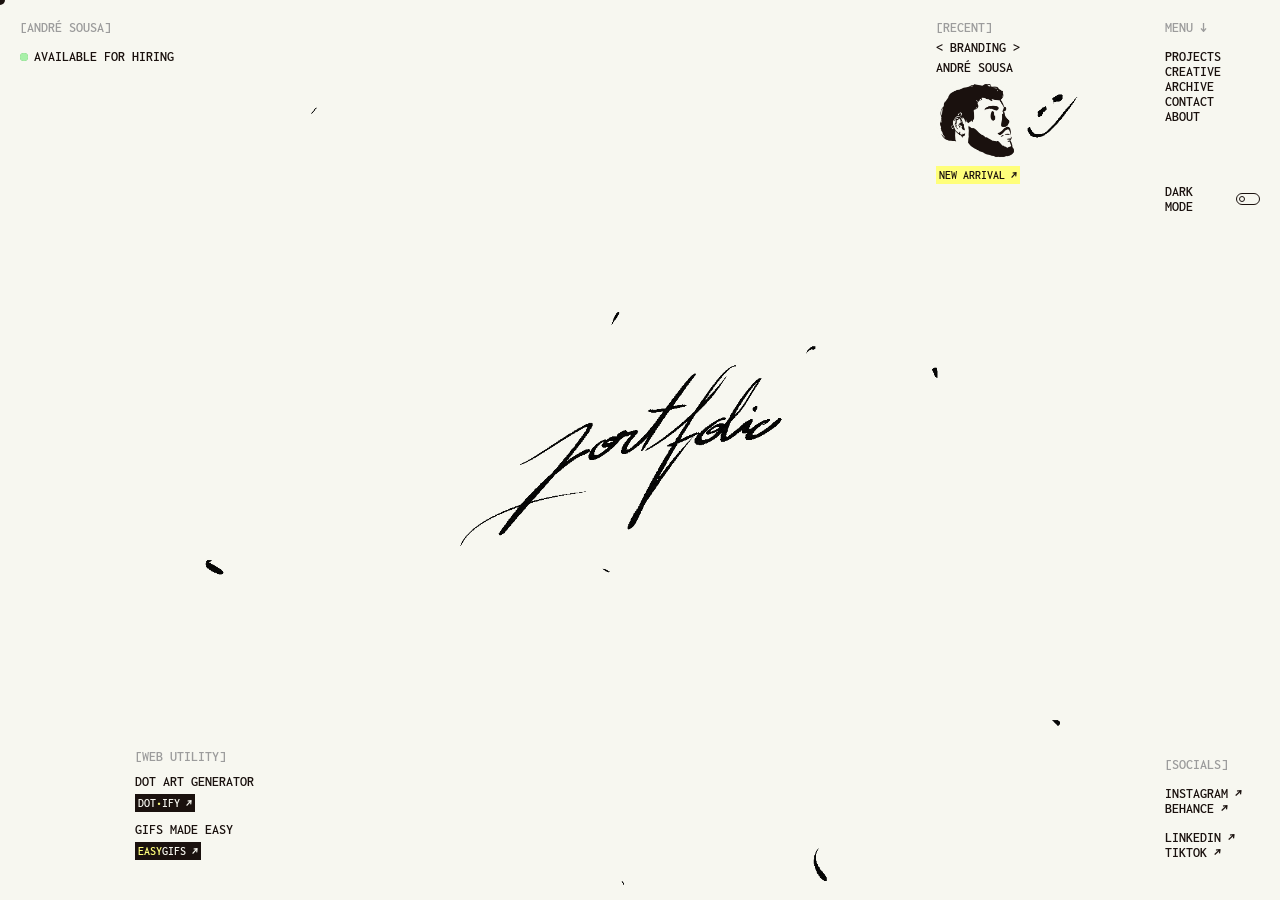
==== index.html @ 40d2a734 "Update index.html" ====
<!DOCTYPE html>
<html lang="en">
<head>
  <link rel="icon" type="image/png" href="images/SignatureBlack.svg">
  <meta charset="UTF-8" />
  <meta name="viewport" content="width=device-width, initial-scale=1.0" />
  <title>André Sousa</title>
  <link rel="preconnect" href="https://fonts.googleapis.com" />
  <link rel="preconnect" href="https://fonts.gstatic.com" crossorigin />
  <link href="https://fonts.googleapis.com/css2?family=Inconsolata:wdth,wght@100,600&display=swap" rel="stylesheet" />

  <style>
    /* ── Reset ───────────────────────────────────────────── */
    *, *::before, *::after { box-sizing: border-box; margin: 0; padding: 0; }

    /* ── Design tokens ───────────────────────────────────── */
    :root {
      --ink:    #1a110e;
      --grey:   #9c9c9c;
      --yellow: #ffff7b;
      --white:  #F7F7F0;
      --bg:     #F7F7F0;
      --font:   'Inconsolata', monospace;
      --wdth:   'wdth' 100;
      --margin: 20px;
      --gutter: 20px;
      --fs:     14px;
      --fontexample: 12px;
      --panel-border: rgba(26,17,14,0.1);
    }

    /* ── Dark mode ───────────────────────────────────────── */
    body.dark {
      --bg: #1a110e;
      --ink: #F7F7F0;
      --grey: #938380;
      --panel-border: rgba(247,247,240,0.1);
      background-image: url("images/BackgroundDark.GIF");
    }
    body.dark .badge-dark              { background: var(--white); color: var(--bg); }
    body.dark .badge-accent            { color: var(--bg); }
    body.dark .badge-dark.link:hover .badge-accent { color: var(--bg); }
    body.dark .badge-yellow            { background: var(--yellow); color: var(--bg); }
    body.dark .link:hover              { background: var(--yellow); color: var(--bg); }
    body.dark .toggle                  { border-color: var(--white); }
    body.dark .toggle-knob             { transform: translateX(12px); background: var(--white); border-color: var(--white); }
    body.dark #projectpanel            { background: var(--bg); }
    body.dark #archivepanel            { background: var(--bg); border-color: var(--panel-border); }
    body.dark .archive-img-name        { color: var(--bg); }
    body.dark .panel-header            { border-bottom-color: var(--panel-border); }
    body.dark .tag-filter-bar          { border-bottom-color: var(--panel-border); }
    body.dark .tag-filter-btn          { border-color: rgba(247,247,240,0.2); color: var(--grey); }
    body.dark .tag-filter-btn:hover    { background: rgba(247,247,240,0.07); color: var(--white); }
    body.dark .tag-filter-btn.active   { background: var(--yellow); color: var(--bg); border-color: transparent; }
    body.dark .project-tag             { color: var(--bg); }
    body.dark .project-card            { background: var(--bg); }
    body.dark .project-meta            { background: var(--bg); }
    body.dark .project-name            { color: var(--white); }
    body.dark .panel-title             { color: var(--white); }

    /* ── Custom cursor ───────────────────────────────────── */
    * { cursor: none !important; }

    #cursor {
      position: fixed;
      top: 0; left: 0;
      width: 10px; height: 10px;
      border-radius: 50%;
      background: var(--ink);
      pointer-events: none;
      z-index: 9999;               /* above everything */
      transform: translate(-50%, -50%);
      transition: width 0.18s cubic-bezier(.25,.46,.45,.94),
                  height 0.18s cubic-bezier(.25,.46,.45,.94),
                  background 0.18s ease,
                  opacity 0.15s ease;
      will-change: left, top, width, height;
    }

    /* No z-index overrides needed on interactive elements —
       cursor sits at z-index 9999 above everything */
    #cursor.hover-link {
      animation: cursor-grow 20s cubic-bezier(.25,.46,.45,.94) forwards;
      z-index: 0;
    }
    #cursor.yellow {
      background: var(--yellow);
    }
    @keyframes cursor-grow {
      0%   { width: 10px;  height: 10px; }
      100% { width: 500px;  height: 500px; }
    }

    /* ── Base ────────────────────────────────────────────── */
    html, body {
      height: 100%;
      background-image: url("images/Background.GIF");
      background-position: center;
      background-repeat: no-repeat;
      background-size: cover;
      color: var(--ink);
      font-family: var(--font);
      font-size: var(--fs);
      font-weight: 600;
      font-variation-settings: var(--wdth);
      text-transform: uppercase;
      line-height: normal;
      transition: background .2s, color .2s;
    }

    /* ── Page shell ──────────────────────────────────────── */
    .page {
      width: 100%;
      height: 100dvh;
      padding: var(--margin);
      display: flex;
      flex-direction: column;
      justify-content: space-between;
      overflow: hidden;
    }

    /* ── Utilities ───────────────────────────────────────── */
    .grey { color: var(--grey); }

    .link {
      text-decoration: none;
      color: inherit;
      display: inline-block;
      transition: transform .22s cubic-bezier(.25,.46,.45,.94);
    }
    .link:hover { transform: translateX(0.8rem); background: var(--ink); color: var(--yellow); }

    /* Badge base */
    .badge {
      display: inline-flex;
      align-items: center;
      padding: 0 3px;
      line-height: 1.5;
      font-size: var(--fontexample);
      font-weight: 600;
      font-variation-settings: var(--wdth);
      text-transform: uppercase;
      white-space: nowrap;
      width: fit-content;
    }
    .badge-yellow { background: var(--yellow); color: var(--ink); }
    .badge-dark   { background: var(--ink);    color: var(--white); }
    .badge-accent { color: var(--yellow); }

    .badge.link { transition: transform .22s cubic-bezier(.25,.46,.45,.94), background .15s, color .15s; }
    .badge-dark.link:hover               { background: var(--yellow); color: var(--ink); }
    .badge-dark.link:hover .badge-accent { color: var(--ink); }
    .badge-yellow.link:hover             { background: var(--ink); color: var(--yellow); }

    /* ── Live dot ────────────────────────────────────────── */
    .dot-live {
      position: relative;
      width: 8px; height: 8px;
      flex-shrink: 0;
    }
    .dot-live::before {
      content: '';
      position: absolute;
      inset: 0;
      border-radius: 50%;
      background: #4caf50;
    }
    .dot-live span {
      position: absolute;
      inset: 0;
      border-radius: 50%;
      background: #a8f0a8;
      animation: shine 1.8s ease-in-out infinite;
    }
    @keyframes shine {
      0%,100%{ opacity: 0; transform: scale(.4); }
      40%    { opacity: .9; transform: scale(.6); }
      80%    { opacity: .4; transform: scale(.5); }
    }

    /* ── Desktop layout (11-col grid) ────────────────────── */
    .row {
      display: grid;
      grid-template-columns: repeat(11, 1fr);
      column-gap: var(--gutter);
      align-items: start;
    }
    footer.row { align-items: end; }

    .hd-identity { grid-column: 1 / 3; }
    .hd-recent   { grid-column: 9 / 11; }
    .hd-nav      { grid-column: 11 / 12; }
    .ft-utility  { grid-column: 2 / 4; }
    .ft-socials  { grid-column: 11 / 11; }

    /* ── Identity ────────────────────────────────────────── */
    .hd-identity {
      display: flex;
      flex-direction: column;
      gap: 14px;
    }
    .hd-hiring {
      display: flex;
      align-items: center;
      gap: 6px;
    }

    /* ── Recent project ──────────────────────────────────── */
    .hd-recent {
      display: flex;
      flex-direction: column;
      gap: 5px;
    }
    .project-card-preview { display: flex; flex-direction: column; gap: 5px; }
    .project-card-img-wrap {
      width: min(82px, 20vw);
      overflow: hidden;
      flex-shrink: 0;
    }
    .project-card-img-wrap img {
      width: 100%;
      height: auto;
      display: block;
    }

    /* ── Nav ─────────────────────────────────────────────── */
    .hd-nav {
      display: flex;
      flex-direction: column;
    }
    .hd-nav .grey { margin-bottom: 14px; }
    .hd-nav ul    { list-style: none; }
    .dark-mode-row {
      display: flex;
      align-items: center;
      gap: 8px;
      margin-top: 60px;
    }
    .toggle {
      width: 24px; height: 12px;
      border: 1px solid var(--ink);
      border-radius: 99px;
      position: relative;
      flex-shrink: 0;
      transition: border-color .2s;
    }
    .toggle-knob {
      position: absolute;
      top: 2px; left: 2px;
      width: 6px; height: 6px;
      border-radius: 50%;
      border: 1px solid var(--ink);
      background: transparent;
      transition: transform .2s, background .2s, border-color .2s;
    }

    /* ── Footer utility ──────────────────────────────────── */
    .ft-utility {
      display: flex;
      flex-direction: column;
      gap: 10px;
      padding-bottom: 20px;
    }
    .ft-utility-item { display: flex; flex-direction: column; gap: 5px; align-items: flex-start; }

    /* ── Footer socials ──────────────────────────────────── */
    .ft-socials {
      display: flex;
      flex-direction: column;
      padding-bottom: 20px;
    }
    .ft-socials .grey          { margin-bottom: 14px; }
    .ft-socials-group          { flex-direction: column; }
    .ft-socials-group + .ft-socials-group { margin-top: 14px; }

    /* ════════════════════════════════════════════════════════
       WORK PANEL — slides in from the left
    ════════════════════════════════════════════════════════ */
    #projectpanel {
      position: fixed;
      top: 0;
      left: 0;
      width: 90vw;
      height: 100dvh;
      background: var(--bg);
      border-right: 1px solid var(--panel-border);
      z-index: 400;
      display: flex;
      flex-direction: column;
      transform: translateX(-100%);
      transition: transform 0.55s cubic-bezier(0.16, 1, 0.3, 1);
      will-change: transform;
      overflow: hidden;
    }
    #projectpanel.open {
      transform: translateX(0);
    }

    /* panel header */
    .panel-header {
      flex: 0 0 auto;
      padding: 20px var(--margin);
      display: flex;
      align-items: center;
      justify-content: space-between;
      border-bottom: 0px solid var(--panel-border);
    }
    .panel-title {
      font-family: var(--font);
      font-weight: 600;
      font-size: var(--fs);
      font-variation-settings: var(--wdth);
      letter-spacing: 0;
      color: var(--ink);
      text-transform: uppercase;
    }
    .panel-close {
      font-family: var(--font);
      font-size: var(--fs);
      font-weight: 600;
      color: var(--grey);
      background: none;
      border: none;
      padding: 0;
      text-transform: uppercase;
      transition: color .15s;
    }
    .panel-close:hover { color: var(--yellow); }

    /* tag filter bar */
    .tag-filter-bar {
      flex: 0 0 auto;
      padding: 12px var(--margin) 14px;
      display: flex;
      flex-wrap: wrap;
      gap: 6px;
      border-bottom: 0px solid var(--panel-border);
    }
    .tag-filter-btn {
      font-family: var(--font);
      font-size: var(--fontexample);
      font-weight: 600;
      font-variation-settings: var(--wdth);
      letter-spacing: 0.07em;
      text-transform: uppercase;
      background: transparent;
      color: var(--grey);
      border: 1px solid rgba(26,17,14,0.15);
      padding: 3px 9px;
      transition: background 0.15s, color 0.15s, border-color 0.15s;
      white-space: nowrap;
    }
    .tag-filter-btn:hover {
      background: rgba(26,17,14,0.05);
      color: var(--ink);
    }
    .tag-filter-btn.active {
      background: var(--yellow);
      color: var(--ink);
      border-color: transparent;
    }

    /* panel scroll */
    .panel-scroll {
      flex: 1 1 auto;
      overflow-y: auto;
      padding: 24px var(--margin) 40px;
      scrollbar-width: thin;
      scrollbar-color: rgba(26,17,14,0.15) transparent;
      overscroll-behavior: contain;
      -webkit-overflow-scrolling: touch;
    }
    .panel-scroll::-webkit-scrollbar { width: 4px; }
    .panel-scroll::-webkit-scrollbar-thumb { background: rgba(26,17,14,0.15); border-radius: 0; }

    /* work grid — 2-col masonry */
    .work-grid {
      columns: 3;
      column-gap: 16px;
    }

    /* project cards */
    .project-card {
      break-inside: avoid;
      margin-bottom: 16px;
      background: #f0f0e8;
      overflow: hidden;
      opacity: 0;
      transform: translateY(18px);
      transition: opacity 0.4s ease, transform 0.4s ease;
    }
    #projectpanel.open .project-card {
      opacity: 1;
      transform: translateY(0);
    }
    .project-card:hover .project-thumb-inner { transform: scale(1.08); }

    /* stagger */
    .project-card:nth-child(1)  { transition-delay: 0.06s; }
    .project-card:nth-child(2)  { transition-delay: 0.11s; }
    .project-card:nth-child(3)  { transition-delay: 0.16s; }
    .project-card:nth-child(4)  { transition-delay: 0.20s; }
    .project-card:nth-child(5)  { transition-delay: 0.25s; }
    .project-card:nth-child(6)  { transition-delay: 0.29s; }
    .project-card:nth-child(7)  { transition-delay: 0.33s; }
    .project-card:nth-child(8)  { transition-delay: 0.37s; }
    .project-card:nth-child(9)  { transition-delay: 0.41s; }
    .project-card:nth-child(10) { transition-delay: 0.45s; }

    .project-card.hidden { display: none; }

    .project-thumb-wrap { position: relative; width: 100%; overflow: hidden; }
    .project-thumb { width: 100%; display: block; background: var(--bg); overflow: hidden; }
    .project-thumb-inner {
      width: 100%;
      transition: transform 0.4s ease;
    }
    .project-thumb-inner img,
    .project-thumb-inner svg {
      width: 100%; height: auto; display: block;
    }

    .project-meta {
      padding: 8px 12px;
      background: var(--bg);
      display: flex;
      flex-direction: row;
      align-items: center;
      justify-content: space-between;
      gap: 8px;
    }
    .project-name {
      font-family: var(--font);
      font-weight: 600;
      font-size: var(--fs);
      font-variation-settings: var(--wdth);
      color: var(--ink);
      text-transform: uppercase;
      white-space: nowrap;
      overflow: hidden;
      text-overflow: ellipsis;
      order: 1;
    }
    .project-name::before {
      content: '';
      display: inline-block;
      width: 0;
      overflow: hidden;
      transition: width 0.2s ease, margin-right 0.2s ease;
      vertical-align: middle;
      margin-right: 0;
    }
    .project-card:hover .project-name::before {
      content: '↳';
      width: 14px;
      margin-right: 4px;
    }
    .project-tag {
      display: inline-block;
      width: fit-content;
      font-family: var(--font);
      font-size: var(--fontexample);
      font-weight: 600;
      font-variation-settings: var(--wdth);
      letter-spacing: 0.04em;
      text-transform: uppercase;
      background: var(--yellow);
      color: var(--ink);
      padding: 2px 4px;
      flex-shrink: 0;
      order: 2;
    }

    /* panel backdrop */
    #project-backdrop {
      position: fixed;
      inset: 0;
      z-index: 300;
      display: none;
    }
    #project-backdrop.visible { display: block; }

    /* ════════════════════════════════════════════════════════
       ARCHIVE PANEL — Mac window, opens from bottom center
    ════════════════════════════════════════════════════════ */
    #archivepanel {
      position: fixed;
      bottom: 0;
      left: 50%;
      transform: translateX(-50%) translateY(100%) scale(0.88);
      transform-origin: bottom center;
      width: 85vw;
      height: 95vh;
      background: var(--bg);
      border-radius: 12px 12px 0 0;
      border: 1px solid var(--panel-border);
      border-bottom: none;
      box-shadow:
        0 -2px 0 rgba(0,0,0,0.02),
        0 -8px 32px rgba(26,17,14,0.05),
        0 -32px 80px rgba(26,17,14,0.1);
      z-index: 1000;
      display: flex;
      flex-direction: column;
      opacity: 0;
      transition:
        transform 0.52s cubic-bezier(0.16, 1, 0.3, 1),
        opacity 0.35s ease;
      will-change: transform, opacity;
      overflow: hidden;
    }
    body.dark #archivepanel {
      box-shadow:
        0 -2px 0 rgba(255,255,255,0.04),
        0 -8px 32px rgba(0,0,0,0.35),
        0 -32px 80px rgba(0,0,0,0.5);
    }
    #archivepanel.open {
      transform: translateX(-50%) translateY(0) scale(1);
      opacity: 1;
    }

    /* Mac-style traffic-light titlebar */
    #archive-titlebar {
      flex: 0 0 auto;
      display: flex;
      align-items: center;
      justify-content: space-between;
      padding: 12px 16px 0;
      gap: 10px;
    }
    .mac-traffic-lights {
      display: flex;
      align-items: center;
      gap: 7px;
      flex-shrink: 0;
    }
    .mac-dot {
      width: 12px;
      height: 12px;
      border-radius: 50%;
      position: relative;
      transition: filter 0.15s;
    }
    .mac-dot-red   { background: #ff5f57; border: 0.5px solid rgba(0,0,0,0.12); }
    .mac-dot-yellow{ background: #febc2e; border: 0.5px solid rgba(0,0,0,0.12); }
    .mac-dot-green { background: #28c840; border: 0.5px solid rgba(0,0,0,0.12); }
    .mac-dot:hover { filter: brightness(0.88); }

    #archive-titlebar .panel-title {
      position: absolute;
      left: 50%;
      transform: translateX(-50%);
    }
    #archive-titlebar .panel-close {
      font-size: var(--fs);
    }

    /* thin drag-bar line under traffic lights */
    #archive-drag-bar {
      flex: 0 0 auto;
      height: 1px;
      background: var(--panel-border);
      margin: 10px 0 0;
    }

    /* archive grid — 5 columns */
    .archive-grid {
      columns: 4;
      column-gap: 12px;
    }

    /* archive cards */
    .archive-card {
      break-inside: avoid;
      margin-bottom: 12px;
      overflow: hidden;
      position: relative;
      opacity: 0;
      transform: translateY(18px);
      transition: opacity 0.4s ease, transform 0.4s ease;
    }
    #archivepanel.open .archive-card {
      opacity: 1;
      transform: translateY(0);
    }
    .archive-card:hover .archive-thumb-inner { transform: scale(1.08); }

    /* stagger */
    .archive-card:nth-child(1)  { transition-delay: 0.04s; }
    .archive-card:nth-child(2)  { transition-delay: 0.08s; }
    .archive-card:nth-child(3)  { transition-delay: 0.12s; }
    .archive-card:nth-child(4)  { transition-delay: 0.16s; }
    .archive-card:nth-child(5)  { transition-delay: 0.20s; }
    .archive-card:nth-child(6)  { transition-delay: 0.24s; }
    .archive-card:nth-child(7)  { transition-delay: 0.28s; }
    .archive-card:nth-child(8)  { transition-delay: 0.32s; }
    .archive-card:nth-child(9)  { transition-delay: 0.36s; }
    .archive-card:nth-child(10) { transition-delay: 0.40s; }
    .archive-card:nth-child(11) { transition-delay: 0.44s; }
    .archive-card:nth-child(12) { transition-delay: 0.48s; }
    .archive-card:nth-child(13) { transition-delay: 0.52s; }
    .archive-card:nth-child(14) { transition-delay: 0.56s; }
    .archive-card:nth-child(15) { transition-delay: 0.60s; }

    .archive-thumb-wrap { position: relative; width: 100%; overflow: hidden; }
    .archive-thumb { width: 100%; display: block; overflow: hidden; }
    .archive-thumb-inner {
      width: 100%;
      transition: transform 0.4s ease;
      position: relative;
    }
    .archive-thumb-inner img,
    .archive-thumb-inner svg { width: 100%; height: auto; display: block; }

    /* Name label — bottom-left corner, inside the image */
    .archive-img-name {
      position: absolute;
      bottom: 6px;
      left: 8px;
      font-family: var(--font);
      font-size: var(--fontexample);
      font-weight: 600;
      font-variation-settings: var(--wdth);
      text-transform: uppercase;
      color: var(--ink);
      padding: 2px 5px;
      background-color: rgba(247,247,240,0.5);
      pointer-events: none;
      white-space: nowrap;
      overflow: hidden;
      text-overflow: ellipsis;
      max-width: calc(100% - 16px);
    }

    /* archive frosted overlay — fades in after ball-2 covers screen */
    #archive-overlay {
      position: fixed;
      inset: 0;
      z-index: 999;
      background-image: url("download.webp");
      background-size: 100vw 100vh;
      background-position: center center;
      background-repeat: no-repeat;
      opacity: 0;
      pointer-events: none;
      transition: opacity 0.28s ease;
    }
    #archive-overlay.visible {
      opacity: 1;
      pointer-events: all;
    }

    /* archive backdrop */
    #archive-backdrop {
      position: fixed;
      inset: 0;
      z-index: 300;
      display: none;
    }
    #archive-backdrop.visible { display: block; }

    /* ── Archive lightbox ────────────────────────────────── */
    #archive-lightbox {
      position: fixed;
      inset: 0;
      z-index: 1200;
      display: flex;
      flex-direction: column;
      align-items: center;
      justify-content: center;
      gap: 16px;
      padding: 40px;
      opacity: 0;
      pointer-events: none;
      transition: opacity 0.3s ease;
    }
    #archive-lightbox.open {
      opacity: 1;
      pointer-events: all;
    }

    /* blurred backdrop */
    #archive-lightbox::before {
      content: '';
      position: absolute;
      inset: 0;
      background: rgba(26, 17, 14, 0.55);
      backdrop-filter: blur(14px);
      -webkit-backdrop-filter: blur(14px);
      z-index: -1;
    }
    body.dark #archive-lightbox::before {
      background: rgba(0, 0, 0, 0.7);
    }

    /* title above image */
    #lightbox-title {
      font-family: var(--font);
      font-size: var(--fs);
      font-weight: 600;
      font-variation-settings: var(--wdth);
      text-transform: uppercase;
      color: var(--white);
      letter-spacing: 0.1em;
      padding: 3px 8px;
      background: var(--yellow);
      color: var(--ink);
      transform: translateY(10px);
      transition: transform 0.35s cubic-bezier(0.16, 1, 0.3, 1) 0.05s, opacity 0.3s ease 0.05s;
      opacity: 0;
    }
    #archive-lightbox.open #lightbox-title {
      transform: translateY(0);
      opacity: 1;
    }

    /* image container */
    #lightbox-img-wrap {
      max-width: min(700px, 80vw);
      max-height: 70vh;
      overflow: hidden;
      transform: scale(0.93) translateY(12px);
      transition: transform 0.4s cubic-bezier(0.16, 1, 0.3, 1) 0.03s, opacity 0.3s ease 0.03s;
      opacity: 0;
    }
    #archive-lightbox.open #lightbox-img-wrap {
      transform: scale(1) translateY(0);
      opacity: 1;
    }
    #lightbox-img-wrap img,
    #lightbox-img-wrap svg {
      width: 100%;
      max-height: 70vh;
      height: auto;
      display: block;
      object-fit: contain;
    }

    /* ── Business card overlay ───────────────────────────── */
    #card-overlay {
      position: fixed;
      inset: 0;
      z-index: 700;
      display: flex;
      align-items: center;
      justify-content: center;
      opacity: 0;
      pointer-events: none;
      transition: opacity 0.25s ease;
    }
    #card-overlay::before {
      content: '';
      position: absolute;
      inset: 0;
      background: rgba(26, 17, 14, 0.0);
      backdrop-filter: blur(0px);
      -webkit-backdrop-filter: blur(3px);
      z-index: -1;
    }
    body.dark #card-overlay::before {
      background: rgba(0, 0, 0, 0.1);
    }
    #card-overlay.open {
      opacity: 1;
      pointer-events: all;
    }

    .biz-card {
      width: min(300px, 88vw);
      aspect-ratio: 1 / 1.5;
      background: var(--white);
      border: 1px solid rgba(26,17,14,0.12);
      padding: 28px 32px;
      display: flex;
      flex-direction: column;
      justify-content: space-between;
      align-items: center;
      position: relative;
      /* start: tiny + rotated, far above */
      transform: scale(3.2) translateY(-60px) rotate(0deg);
      opacity: 0;
      transition: none; /* no transition on initial state */
      box-shadow:
        0 2px 6px rgba(26,17,14,0.04),
        0 8px 24px rgba(26,17,14,0.10);
    }
    body.dark .biz-card {
      background: #2a1f1b;
      border-color: rgba(247,247,240,0.1);
      box-shadow:
        0 2px 8px rgba(0,0,0,0.12),
        0 12px 32px rgba(0,0,0,0.18);
    }
    #card-overlay.open .biz-card {
      /* transition and transform are driven by JS openCard() for random rotation */
      opacity: 1;
    }

    .biz-card-top {
      display: flex;
      flex-direction: column;
      gap: 4px;
      align-items: center;
    }
    .biz-card-name {
      font-family: var(--font);
      font-size: 20px;
      font-variation-settings: var(--wdth);
      text-transform: uppercase;
      color: var(--ink);
      letter-spacing: 0.02em;
      text-align: center;
    }
    .biz-card-role {
      font-family: var(--font);
      font-size: var(--fontexample);
      background-color: #1a110e;
      font-variation-settings: var(--wdth);
      text-transform: uppercase;
      color: #F7F7F0;
      letter-spacing: 0.1em;
      padding: 2px 5px;
      width: fit-content;
      text-align: center;
    }
    .biz-card-bottom {
      display: flex;
      flex-direction: column;
      gap: 3px;
    }
    .biz-card-accent {
      position: absolute;
      top: 0;
      right: 28px;
      width: 4px;
      height: 48px;
      background:none;
    }

    body.dark .biz-card-role {
      background-color: #F7F7F0;
      color: #1a110e;
    }

    #card-close-hint {
      font-family: var(--font);
      font-size: var(--fontexample);
      font-weight: 600;
      font-variation-settings: var(--wdth);
      text-transform: uppercase;
      color: rgba(247,247,240,0.5);
      letter-spacing: 0.08em;
      position: absolute;
      bottom: 28px;
      transition: color 0.15s;
    }
    #card-close-hint:hover { color: var(--white); }
    /* Mobile close hint (inside panel header) — hidden on desktop */
    #card-close-hint-mobile { display: none; }

    /* close hint */
    #lightbox-close-hint {
      font-family: var(--font);
      font-size: var(--fontexample);
      font-weight: 600;
      font-variation-settings: var(--wdth);
      text-transform: uppercase;
      color: rgba(247,247,240,0.5);
      letter-spacing: 0.08em;
      transition: color 0.15s;
    }
    #lightbox-close-hint:hover { color: var(--white); }


    /* ════════════════════════════════════════════════════════
       ABOUT — ball transition + overlay
    ════════════════════════════════════════════════════════ */

    /* The two expanding balls */
    .about-ball {
      position: fixed;
      border-radius: 50%;
      pointer-events: none;
      z-index: 800;
      transform: translate(-50%, -50%) scale(0);
      will-change: transform;
    }
    .about-ball-1 {
      background: var(--ink); /* dark brown */
      transition: transform 0.7s cubic-bezier(0.22, 0.61, 0.36, 1);
    }
    .about-ball-2 {
      background: var(--bg);
      transition: transform 0.7s cubic-bezier(0.22, 0.61, 0.36, 1) 0.3s;
    }
    .about-ball.expand {
      transform: translate(-50%, -50%) scale(1);
    }
    .about-ball.collapse {
      transform: translate(-50%, -50%) scale(0);
    }

    /* About overlay — 90vw panel sliding from left, same as other panels */
    #about-overlay {
      position: fixed;
      top: 0;
      left: 0;
      width: 90vw;
      height: 100dvh;
      z-index: 850;
      background: var(--bg);
      border-right: 1px solid var(--panel-border);
      display: flex;
      flex-direction: column;
      transform: translateX(-100%);
      transition: transform 0.55s cubic-bezier(0.16, 1, 0.3, 1);
      will-change: transform;
      overflow: hidden;
      pointer-events: none;
    }
    #about-overlay.visible {
      transform: translateX(0);
      pointer-events: all;
    }

    /* About panel header (same style as other panels) */
    #about-overlay .panel-header {
      flex: 0 0 auto;
    }

    /* 6-column grid for about content — fills remaining height, vertically centered */
    .about-grid {
      flex: 1 1 auto;
      display: grid;
      grid-template-columns: repeat(6, 1fr);
      grid-template-rows: auto 1fr;
      column-gap: var(--gutter);
      row-gap: 28px;
      padding: 0 var(--margin) var(--margin);
      align-items: start;
      overflow-y: auto;
      scrollbar-width: thin;
      scrollbar-color: rgba(26,17,14,0.15) transparent;
      overscroll-behavior: contain;
      -webkit-overflow-scrolling: touch;
    }
    .about-grid::-webkit-scrollbar { width: 4px; }
    .about-grid::-webkit-scrollbar-thumb { background: rgba(26,17,14,0.15); border-radius: 0; }

    /* Full-width title row — spans all 6 cols */
    .about-col-headline {
      grid-column: 1 / 7;
      grid-row: 1;
    }

    /* Left 2 cols — photo */
    .about-col-photo {
      grid-column: 1 / 3;
      grid-row: 2;
      display: flex;
      align-items: flex-start;
      justify-content: center;
    }
    /* ── PHOTO: change src="images/about-photo.jpg" to your image.
          The container follows the image's natural ratio automatically. ── */
    .about-photo-wrap {
      width: 100%;
      overflow: hidden;
      background: rgba(26,17,14,0.06);
    }
    body.dark .about-photo-wrap { background: rgba(247,247,240,0.06); }
    .about-photo-wrap img {
      width: 100%;
      height: auto;     /* natural ratio — no cropping */
      display: block;
    }
    .about-photo-placeholder {
      width: 100%;
      height: 100%;
      display: flex;
      align-items: center;
      justify-content: center;
      color: var(--grey);
      font-size: var(--fontexample);
      letter-spacing: 0.08em;
    }

    /* Middle 2 cols — tags + who/what/currently */
    .about-col-mid {
      grid-column: 3 / 5;
      grid-row: 2;
      display: flex;
      flex-direction: column;
      gap: 20px;
      padding: 0 20px;
    }

    /* Right 2 cols — new text block */
    .about-col-right {
      grid-column: 5 / 7;
      grid-row: 2;
      display: flex;
      flex-direction: column;
      gap: 20px;
    }

    .about-headline {
      font-family: var(--font);
      font-size: clamp(24px, 100vw, 56px);
      font-weight: 600;
      font-variation-settings: var(--wdth);
      text-transform: uppercase;
      color: var(--ink);
      line-height: 1.05;
      letter-spacing: -0.01em;
    }
    .about-headline em {
      font-style: normal;
      background: var(--yellow);
      padding: 0 6px;
    }
    body.dark .about-headline em { color: var(--bg); }

    .about-skills {
      display: flex;
      flex-wrap: wrap;
      gap: 6px;
    }
    .about-skill-tag {
      font-family: var(--font);
      font-size: var(--fontexample);
      font-weight: 600;
      font-variation-settings: var(--wdth);
      text-transform: uppercase;
      border: 1px solid rgba(26,17,14,0.2);
      padding: 3px 9px;
      color: var(--ink);
    }
    body.dark .about-skill-tag { border-color: rgba(247,247,240,0.2); }

    .about-block-label {
      color: var(--grey);
      margin-bottom: 6px;
    }
    .about-block p {
      color: var(--ink);
      line-height: 1.7;
      font-size: var(--fs);
      text-transform: none;
    }

    /* CV button: shown in mid col on desktop, moved to bottom of right col on 1-col layout */
    .about-cv-bottom { display: none; }

    /* content reveal animation */
    .about-reveal {
      opacity: 0;
      transform: translateY(20px);
      transition: opacity 0.5s ease, transform 0.5s cubic-bezier(0.16, 1, 0.3, 1);
    }
    #about-overlay.visible .about-reveal {
      opacity: 1;
      transform: translateY(0);
    }
    #about-overlay.visible .about-reveal:nth-child(1) { transition-delay: 0.1s; }
    #about-overlay.visible .about-reveal:nth-child(2) { transition-delay: 0.15s; }
    #about-overlay.visible .about-reveal:nth-child(3) { transition-delay: 0.2s; }
    #about-overlay.visible .about-reveal:nth-child(4) { transition-delay: 0.25s; }
    #about-overlay.visible .about-reveal:nth-child(5) { transition-delay: 0.3s; }

    /* About lightbox */
    #about-lightbox {
      position: fixed;
      inset: 0;
      z-index: 900;
      display: flex;
      flex-direction: column;
      align-items: center;
      justify-content: center;
      gap: 16px;
      padding: 40px;
      opacity: 0;
      pointer-events: none;
      transition: opacity 0.3s ease;
    }
    #about-lightbox.open {
      opacity: 1;
      pointer-events: all;
    }
    #about-lightbox::before {
      content: '';
      position: absolute;
      inset: 0;
      background: rgba(26, 17, 14, 0.55);
      backdrop-filter: blur(14px);
      -webkit-backdrop-filter: blur(14px);
      z-index: -1;
    }
    body.dark #about-lightbox::before { background: rgba(0, 0, 0, 0.7); }
    #about-lightbox-img-wrap {
      max-height: 100vh;
      overflow: hidden;
      transform: scale(0.93) translateY(12px);
      transition: transform 0.4s cubic-bezier(0.16, 1, 0.3, 1) 0.03s, opacity 0.3s ease 0.03s;
      opacity: 0;
    }
    #about-lightbox.open #about-lightbox-img-wrap {
      transform: scale(1) translateY(0);
      opacity: 1;
    }
    #about-lightbox-img-wrap img {
      width: 100%;
      max-height: 75vh;
      height: auto;
      display: block;
      object-fit: contain;
    }
    #about-lightbox-close-hint {
      font-family: var(--font);
      font-size: var(--fontexample);
      font-weight: 600;
      font-variation-settings: var(--wdth);
      text-transform: uppercase;
      color: rgba(247,247,240,0.5);
      letter-spacing: 0.08em;
      transition: color 0.15s;
    }
    #about-lightbox-close-hint:hover { color: var(--white); }
    

    /* backdrop for about panel */
    #about-backdrop {
      position: fixed;
      inset: 0;
      z-index: 800;
      display: none;
    }
    #about-backdrop.visible { display: block; }

    /* ════════════════════════════════════════════════════════
       BREAKPOINT — max-width 1023px
    ════════════════════════════════════════════════════════ */
    @media (max-width: 1023px) {
      /* Base font size bump: +3px → 15px */
      :root {
        --fs: 17px;
        --fontexample: 13px;
      }
      html, body { font-size: 17px; }

      /* 5-column row grid */
      .row {
        grid-template-columns: repeat(5, 1fr);
      }

      /* Re-map header columns onto 5-col grid */
      .hd-identity { grid-column: 1 / 3; }
      .hd-recent   { grid-column: 4 / 6; }
      .hd-nav      { grid-column: 6 / 6; }

      /* Re-map footer columns onto 5-col grid */
      .ft-utility  { grid-column: 1 / 3; }
      .ft-socials  { grid-column: 5 / 6; }

      .archive-grid { columns: 3; }

      /* Panels width → 80vw */
      #projectpanel  { width: 80vw; }
      #about-overlay { width: 80vw; }

      /* About panel → 1 column: photo on top, then mid and right stacked */
      .about-grid {
        grid-template-columns: 1fr;
        grid-template-rows: auto auto auto auto;
      }
      .about-col-headline {
        grid-column: 1 / 2;
        grid-row: 1;
      }
      .about-col-photo {
        grid-column: 1 / 2;
        grid-row: 2;
        max-width: 420px;
        width: 100%;
        margin: 0 auto;
      }
      .about-col-mid {
        grid-column: 1 / 2;
        grid-row: 3;
        padding: 0;
      }
      .about-col-mid .badge.link { display: none; }
      .about-cv-bottom { display: inline-flex; width: fit-content; margin: 0; }
      .about-col-right {
        grid-column: 1 / 2;
        grid-row: 4;
      }
    }
   /* ════════════════════════════════════════════════════════
       BREAKPOINT — max-width 768px
    ════════════════════════════════════════════════════════ */
    @media (max-width: 768px) {
      /* Base font size bump: +6px over the base 12px → 18px */
      :root {
        --fs: 20px;
        --fontexample: 12px;
      }
      html, body { font-size: 18px; }

      /* Hide recent project div */
      .hd-recent { display: none; }

      /* Landing page: 3-column grid */
      .row {
        grid-template-columns: repeat(3, 1fr);
      }

      /* Re-map header columns onto 3-col grid */
      .hd-identity { grid-column: 1 / 2; }
      .hd-nav      { grid-column: 3 / 4; }

      /* Re-map footer columns onto 3-col grid */
      .ft-utility  { grid-column: 1 / 2; }
      .ft-socials  { grid-column: 3 / 4; }

      /* Panels width → 70vw */
      #projectpanel  { width: 65vw; }
      #about-overlay { width: 65vw; }

      /* Projects panel → 2 columns */
      .work-grid { columns: 2; }

      /* Archive panel → 3 columns */
      .archive-grid { columns: 2; }
    }
    
    /* ════════════════════════════════════════════════════════
       BREAKPOINT — max-width 576px  (mobile — linktree style)
    ════════════════════════════════════════════════════════ */
    @media (max-width: 576px) {
      :root {
        --fs: 16px;
        --fontexample: 13px;
        --margin: 20px;
        --gutter: 12px;
      }
      html, body { font-size: 16px; }

      /* ── Hide desktop chrome ── */
      .hd-recent  { display: none; }
      .hd-hiring  { display: none; }
      .hd-identity { display: none; }

      /* ── Header: nav only, sits at top ── */
      header.row {
        display: flex;
        flex-direction: column;
        align-items: stretch;
        gap: 0;
      }

      /* ── Nav becomes the linktree menu block at top ── */
      .hd-nav {
        width: 100%;
        display: flex;
        flex-direction: column;
        align-items: stretch;
      }
      
      /* Each nav link → full-width bordered tap target */
      .hd-nav ul {
        list-style: none;
        width: 100%;
        display: flex;
        flex-direction: column;
        gap: 8px;
      }
      .hd-nav ul li { width: 100%; }
      .hd-nav ul li a.link {
        display: block;
        width: 100%;
        padding: 14px 20px;
        border: 1px solid var(--panel-border);
        text-align: center;
        font-size: var(--fs);
        letter-spacing: 0.06em;
        transition: background 0.18s, color 0.18s;
      }
      .hd-nav ul li a.link:hover {
        transform: none;
        background: var(--ink);
        color: var(--yellow);
      }

      /* Dark mode hover: white bg, dark brown text */
      body.dark .hd-nav ul li a.link:hover    { background: var(--white) !important; color: #1a110e !important; }
      body.dark .ft-socials a.link:hover      { background: var(--white) !important; color: #1a110e !important; }
      body.dark .hd-nav ul li a.link       { border-color: rgba(247,247,240,0.15); }
      /* Hide the old inline dark mode toggle row */
      .dark-mode-row { display: none; }

      /* ── Spacer: fills middle gap ── */
      .page > div[style] { flex: 1 !important; }

      /* ── Footer: socials only, pinned to bottom ── */
      footer.row {
        display: flex;
        flex-direction: column;
        align-items: stretch;
        gap: 8px;
        padding-top: 0;
        padding-bottom: 0;
      }

      /* Hide all utility content */
      .ft-utility { display: none; }

      /* Socials block */
      .ft-socials {
        display: flex;
        flex-direction: column;
        align-items: stretch;
        padding-bottom: 0;
        gap: 8px;
        width: 100%;
      }

      .ft-socials-group {
        display: flex;
        flex-direction: column;
        gap: 8px;
        width: 100%;
      }
      .ft-socials-group + .ft-socials-group { margin-top: 0; }
      .ft-socials a.link {
        display: block;
        width: 100%;
        padding: 12px 20px;
        border: 1px solid var(--panel-border);
        text-align: center;
        font-size: var(--fs);
        transition: background 0.18s, color 0.18s;
      }
      .ft-socials a.link:hover { transform: none; background: var(--ink); color: var(--yellow); }

      /* Dark mode moon button: white bg, dark brown icon */
      body.dark #mobile-dark-btn { background: #F7F7F0 !important; color: #1a110e !important; }

      /* ── Disable custom cursor on mobile ── */
      * { cursor: auto !important; }
      #cursor { display: none !important; }

      /* ── Badges in panels: bigger ── */
      .badge {
        font-size: var(--fs);
        padding: 8px 14px;
      }

      /* ── Floating moon dark-mode button ── */
      #mobile-dark-btn {
        display: flex !important;
      }

      /* ── Panels full screen ── */
      #projectpanel,
      #about-overlay {
        width: 100vw;
        border-right: none;
      }
      #archivepanel {
        width: 100vw;
        border-radius: 0;
        height: 100dvh;
        border: none;
        bottom: auto;
        top: 0;
        left: 0;
        transform: translateY(100%) scale(1);
        transform-origin: top center;
        box-shadow: none;
      }
      #archivepanel.open {
        transform: translateY(0) scale(1);
      }

      /* Hide mac titlebar dots, keep close btn */
      #archive-titlebar .mac-traffic-lights { display: none; }
      #archive-titlebar .panel-title        { position: static; transform: none; }
      #archive-titlebar {
        justify-content: space-between;
        padding: 12px 14px 8px;
      }

      /* Tighten archive scroll padding */
      #archivepanel .panel-scroll {
        padding: 10px 10px 24px;
      }

      /* Pinterest-style: 2 tight columns */
      .archive-grid {
        columns: 2;
        column-gap: 8px;
      }
      .archive-card { margin-bottom: 8px; }

      /* Pinterest rounded corners on archive cards */
      .archive-card,
      .archive-thumb-wrap,
      .archive-thumb,
      .archive-thumb-inner,
      .archive-thumb-inner img,
      .archive-thumb-inner svg { border-radius: 12px; overflow: hidden; }

      /* Projects 1 col */
      .work-grid { columns: 1; }

      /* About panel tweaks */
      .about-grid {
        padding: 0 var(--margin) calc(var(--margin) + env(safe-area-inset-bottom, 24px));
        row-gap: 20px;
      }
      .about-headline { font-size: clamp(22px, 8vw, 36px); }

      /* Extra bottom padding so content clears mobile browser chrome */
      .panel-scroll {
        padding-bottom: calc(40px + env(safe-area-inset-bottom, 24px));
      }

      /* Hide archive overlay on mobile */
      #archive-overlay { display: none !important; }

      /* Biz card: 50px bigger on mobile */
      .biz-card {
        width: min(320px, 88vw);
      }

    
    }
    /* ── Floating dark-mode moon button (mobile only) ───────── */
    #mobile-dark-btn {
      display: none; /* hidden on desktop */
      position: fixed;
      bottom: 20px;
      right: 20px;
      z-index: 1100;
      width: 44px;
      height: 44px;
      border-radius: 50%;
      background: var(--ink);
      color: var(--white);
      border: none;
      align-items: center;
      justify-content: center;
      box-shadow: 0 2px 12px rgba(26,17,14,0.18);
      transition: background 0.2s, color 0.2s, transform 0.18s;
    }
    #mobile-dark-btn:hover { transform: scale(1.1); }
    #mobile-dark-btn svg {
      width: 20px;
      height: 20px;
      display: block;
      stroke: currentColor;
    }
    body.dark #mobile-dark-btn {
      background: var(--white);
      color: var(--ink);
    }
  </style>
</head>
<body>
<script>if(localStorage.getItem('darkMode')==='on')document.body.classList.add('dark');</script>

<!-- Custom cursor -->
<div id="cursor"></div>

<!-- Mobile floating dark-mode button -->
<button id="mobile-dark-btn" aria-label="Toggle dark mode" onclick="toggleDark()">
  <svg viewBox="0 0 24 24" fill="none" xmlns="http://www.w3.org/2000/svg">
    <path d="M21 12.79A9 9 0 1 1 11.21 3 7 7 0 0 0 21 12.79z" stroke="currentColor" stroke-width="2" stroke-linecap="round" stroke-linejoin="round"/>
  </svg>
</button>

<!-- About transition balls -->
<div id="about-ball-1" class="about-ball about-ball-1"></div>
<div id="about-ball-2" class="about-ball about-ball-2"></div>

<!-- ══ ABOUT LIGHTBOX ════════════════════════════════════════ -->
<div id="about-lightbox" onclick="closeAboutLightbox()">
  <!-- ↓↓ REPLACE IMAGE: change the src below to your desired lightbox image ↓↓ -->
  <div id="about-lightbox-img-wrap">
    <img src="images/about-lightbox.jpg" alt="About — take a look" onerror="this.style.display='none'" />
  </div>
  <span id="about-lightbox-close-hint">CLICK ANYWHERE OR PRESS ESC TO CLOSE</span>
</div>

<!-- About panel backdrop -->
<div id="about-backdrop" onclick="closeAbout()"></div>

<!-- ══ ABOUT OVERLAY ════════════════════════════════════════ -->
<div id="about-overlay">

  <!-- Panel header -->
  <div class="panel-header">
    <span class="panel-title grey">[ABOUT ME]</span>
    <button class="panel-close link" onclick="closeAbout()">CLOSE ✕</button>
  </div>

  <!-- 6-column grid body -->
  <div class="about-grid">

    <!-- Full-width row: headline spanning all 6 cols -->
    <div class="about-col-headline about-reveal">
      <div class="about-headline">
        Designer &amp; <em>Creative</em> Developer
      </div>
    </div>

    <!-- Left 2 cols: photo -->
    <div class="about-col-photo about-reveal">
      <div class="about-photo-wrap">
        <!-- ↓↓ REPLACE IMAGE: change the src below to your photo ↓↓ -->
        <img src="images/about-photo.jpg" alt="André Sousa" onerror="this.outerHTML='<div class=\'about-photo-placeholder\'>[YOUR PHOTO]</div>'" />
      </div>
    </div>

    <!-- Middle 2 cols: tags + who/what/currently -->
    <div class="about-col-mid about-reveal">
      <div class="about-skills">
        <span class="about-skill-tag">Branding</span>
        <span class="about-skill-tag">UI / UX</span>
        <span class="about-skill-tag">Motion</span>
        <span class="about-skill-tag">Typography</span>
        <span class="about-skill-tag">Editorial</span>
        <span class="about-skill-tag">Web Dev</span>
        <span class="about-skill-tag">3D</span>
        <span class="about-skill-tag">Creative Code</span>
      </div>
      <div class="about-block">
        <div class="about-block-label">[WHO]</div>
        <p>André Sousa — based in Porto, Portugal. I work at the intersection of design and code, crafting experiences that feel considered, precise, and alive.</p>
      </div>
      <div class="about-block">
        <div class="about-block-label">[WHAT I DO]</div>
        <p>Brand identity, interactive web, motion design, and UI/UX. I believe the best digital work is invisible in its craft and unmistakable in its feel.</p>
      </div>
      <div class="about-block">
        <div class="about-block-label">[CURRENTLY]</div>
        <p>Open for new collaborations. If you have a project that needs both sharp thinking and precise execution — let's talk.</p>
        <br>
        <a class="badge badge-dark link" onclick="openAboutLightbox()">ATS FRIENDLYㅤ<span class="badge-accent">CV↗</span></a>
      </div>
    </div>

    <!-- Right 2 cols: additional text -->
    <div class="about-col-right about-reveal">
      <div class="about-block">
        <div class="about-block-label">[APPROACH]</div>
        <p>Every project starts with a question — what should this feel like? From there, everything follows: the type, the motion, the interaction. Detail is not decoration, it's intention.</p>
      </div>
      <div class="about-block">
        <div class="about-block-label">[TOOLS]</div>
        <p>Figma, After Effects, Cinema 4D, Framer, and a growing collection of custom code experiments. The tool is always secondary to the idea.</p>
      </div>
      <div class="about-block">
        <div class="about-block-label">[ELSEWHERE]</div>
        <p>You'll find ongoing experiments and process work on Instagram and Behance — fragments of things in motion, textures under construction.</p>
      </div>
      <!-- CV button shown only in 1-col layout (≤1023px) -->
      <a class="badge badge-dark link about-cv-bottom" onclick="openAboutLightbox()">ATS FRIENDLYㅤ<span class="badge-accent">CV↗</span></a>
    </div>

  </div>

</div>

<!-- Work panel backdrop -->
<div id="project-backdrop" onclick="closePanel()"></div>

<!-- ══ BUSINESS CARD OVERLAY ════════════════════════════════ -->
<div id="card-overlay" onclick="closeCard()">
  <div class="biz-card" id="bizCard" onclick="event.stopPropagation()">
    <div class="biz-card-accent"></div>
    <div class="biz-card-top">
      <div class="biz-card-name">André Sousa</div>
      <div class="biz-card-role">Graphic Designer</div>
      <span id="card-close-hint-mobile" onclick="closeCard()">CLOSE ✕</span>
    </div>
    <div class="ft-socials">
      <a href="mailto:euandrediogo@gmail.com" target="_blank" rel="noopener noreferrer" class="link">euandrediogo@gmail.com ↗</a>
      <span class="grey">[SOCIALS]</span>
      <div class="ft-socials-group">
        <a href="https://www.instagram.com/andresousa.zip" target="_blank" rel="noopener noreferrer" class="link">INSTAGRAM ↗</a>
        <a href="https://www.behance.net/andresousaz" target="_blank" rel="noopener noreferrer" class="link">BEHANCE ↗</a>
        <a href="https://www.linkedin.com/in/andresousaz/" target="_blank" rel="noopener noreferrer" class="link">LINKEDIN ↗</a>
        <a href="https://www.tiktok.com/@thisisandresousa" target="_blank" rel="noopener noreferrer" class="link">TIKTOK ↗</a>
      </div>
    </div>
  </div>
  <span id="card-close-hint">CLICK ANYWHERE TO CLOSE</span>
</div>

<!-- ══ ARCHIVE LIGHTBOX ═════════════════════════════════════ -->
<div id="archive-lightbox" onclick="closeLightbox()">
  <div id="lightbox-title"></div>
  <div id="lightbox-img-wrap"></div>
  <span id="lightbox-close-hint">CLICK ANYWHERE OR PRESS ESC TO CLOSE</span>
</div>

<!-- Archive frosted overlay -->
<div id="archive-overlay" onclick="closeArchive()"></div>

<!-- ══ ARCHIVE PANEL ════════════════════════════════════════ -->
<div id="archive-backdrop" onclick="closeArchive()"></div>
<div id="archivepanel">
  <!-- Mac titlebar -->
  <div id="archive-titlebar">
    <div class="mac-traffic-lights">
      <div class="mac-dot mac-dot-red"    onclick="closeArchive()" title="Close"></div>
      <div class="mac-dot mac-dot-yellow" title="Minimise"></div>
      <div class="mac-dot mac-dot-green"  title="Full screen"></div>
    </div>
    <span class="panel-title grey">[CREATIVE ARCHIVE]</span>
    <button class="panel-close link" onclick="closeArchive()">CLOSE ✕</button>
  </div>
  <div id="archive-drag-bar"></div>
  <div class="panel-scroll">
    <div class="archive-grid" id="archiveGrid"></div>
  </div>
</div>

<!-- ══ WORK PANEL ══════════════════════════════════════════ -->
<div id="projectpanel">
  <div class="panel-header">
    <span class="panel-title grey">[PROJECTS]</span>
    <button class="panel-close link" onclick="closePanel()">CLOSE ✕</button>
  </div>
  <div class="tag-filter-bar" id="projectFilterBar">
    <!-- populated by JS -->
  </div>
  <div class="panel-scroll">
    <div class="work-grid" id="projectGrid"></div>
  </div>
</div>

<div class="page">

  <!-- ══ HEADER ════════════════════════════════════════════ -->
  <header class="row">

    <!-- Identity -->
    <div class="hd-identity">
      <span class="grey">[ANDRÉ SOUSA]</span>
      <div class="hd-hiring">
        <div class="dot-live"><span></span></div>
        <span>AVAILABLE FOR HIRING</span>
      </div>
    </div>

    <!-- Recent project -->
    <div class="hd-recent">
      <span class="grey">[RECENT]</span>
      <div class="project-card-preview">
        <span>&lt; BRANDING &gt;</span>
        <span>ANDRÉ SOUSA</span>
        <div class="project-card-img-wrap">
          <img id="project-img"
               src="images/cursor.png"
               alt="André Sousa — branding project"
               onerror="this.style.opacity='0'" />
        </div>
        <a href="#" target="_blank" rel="noopener noreferrer" class="badge badge-yellow link">NEW ARRIVAL ↗</a>
      </div>
    </div>

    <!-- Nav -->
    <div class="hd-nav">
      <span class="grey">MENU ↓</span>
      <ul>
        <li><a href="#" class="link" onclick="openPanel(); return false;">PROJECTS</a></li>
        <li><a href="#" class="link" id="archive-btn" onclick="openArchiveWithBall(event); return false;">CREATIVE ARCHIVE</a></li>
        <li><a href="#" class="link" onclick="openCard(); return false;">CONTACT</a></li>
        <li><a href="#" class="link" onclick="openAbout(); return false;">ABOUT</a></li>
      </ul>
      <div class="dark-mode-row">
        <span>DARK MODE</span>
        <div class="toggle" role="switch" aria-label="Toggle dark mode" onclick="toggleDark()">
          <div class="toggle-knob"></div>
        </div>
      </div>
    </div>

  </header>

  <!-- ══ SPACER ═════════════════════════════════════════════ -->
  <div style="flex:1;"></div>

  <!-- ══ FOOTER ════════════════════════════════════════════ -->
  <footer class="row">

    <!-- Web utility -->
    <div class="ft-utility">
      <span class="grey">[WEB UTILITY]</span>
      <div class="ft-utility-item">
        <span>DOT ART GENERATOR</span>
        <a href="https://kadocandre.github.io/dotify/" target="_blank" rel="noopener noreferrer" class="badge badge-dark link">DOT<span class="badge-accent">•</span>IFY ↗</a>
      </div>
      <div class="ft-utility-item">
        <span>GIFS MADE EASY</span>
        <a href="https://kadocandre.github.io/easygifs/" target="_blank" rel="noopener noreferrer" class="badge badge-dark link"><span class="badge-accent">EASY</span>GIFS ↗</a>
      </div>
    </div>

    <!-- Socials -->
    <div class="ft-socials">
      <span class="grey">[SOCIALS]</span>
      <div class="ft-socials-group">
        <a href="https://www.instagram.com/andresousa.zip" target="_blank" rel="noopener noreferrer" class="link">INSTAGRAM ↗</a>
        <a href="https://www.behance.net/andresousaz" target="_blank" rel="noopener noreferrer" class="link">BEHANCE ↗</a>
      </div>
      <div class="ft-socials-group">
        <a href="https://www.linkedin.com/in/andresousaz/" target="_blank" rel="noopener noreferrer" class="link">LINKEDIN ↗</a>
        <a href="https://www.tiktok.com/@thisisandresousa" target="_blank" rel="noopener noreferrer" class="link">TIKTOK ↗</a>
      </div>
    </div>

  </footer>
</div>

<script>
  /* ── Dark mode ─────────────────────────────────────────── */
  function toggleDark() {
    const isDark = document.body.classList.toggle('dark');
    localStorage.setItem('darkMode', isDark ? 'on' : 'off');
  }

  /* ── Element refs (declared early so all functions can use them) ── */
  const cursorEl      = document.getElementById('cursor');
  const aboutOverlay  = document.getElementById('about-overlay');
  const aboutBall1    = document.getElementById('about-ball-1');
  const aboutBall2    = document.getElementById('about-ball-2');

  /* ── Work panel ────────────────────────────────────────── */
  const projectpanel  = document.getElementById('projectpanel');
  const backdrop      = document.getElementById('project-backdrop');
  let panelOpen       = false;

  function openPanel() {
    if (panelOpen) return;
    panelOpen = true;
    projectpanel.classList.add('open');
    backdrop.classList.add('visible');
    /* kill growing cursor when panel opens */
    cursorEl.classList.remove('hover-link');
  }
  function closePanel() {
    if (!panelOpen) return;
    panelOpen = false;
    projectpanel.classList.remove('open');
    backdrop.classList.remove('visible');
  }

  /* ── Business card ─────────────────────────────────────── */
  const cardOverlay = document.getElementById('card-overlay');
  const bizCard     = document.getElementById('bizCard');
  let cardOpen      = false;

  function openCard() {
    if (cardOpen) return;
    cardOpen = true;
    cursorEl.classList.remove('hover-link');
    const rot = (Math.random() * 30 - 15).toFixed(1);
    bizCard.style.transition = 'none';
    bizCard.style.transform  = 'scale(3.2) translateY(-60px) rotate(0deg)';
    bizCard.style.opacity    = '0';
    bizCard.getBoundingClientRect();
    bizCard.style.transition = 'transform 0.65s cubic-bezier(0.22, 0.61, 0.36, 1), opacity 0.35s ease';
    bizCard.style.transform  = `scale(1) translateY(0) rotate(${rot}deg)`;
    bizCard.style.opacity    = '1';
    cardOverlay.classList.add('open');
  }

  function closeCard() {
    if (!cardOpen) return;
    cardOpen = false;
    cardOverlay.classList.remove('open');
  }


  const archivepanel    = document.getElementById('archivepanel');
  const archiveBackdrop = document.getElementById('archive-backdrop');
  const archiveOverlay  = document.getElementById('archive-overlay');
  let archiveOpen       = false;

  function openArchiveWithBall(e) {
    if (archiveOpen) return;
    archiveOpen = true;
    cursorEl.classList.remove('hover-link');

    /* Get button position so balls originate from it */
    const btn = document.getElementById('archive-btn');
    const rect = btn.getBoundingClientRect();
    const originX = rect.left + rect.width / 2;
    const originY = rect.top  + rect.height / 2;

    /* Size = diagonal of the screen so ball fully covers it */
    const size = Math.ceil(Math.hypot(window.innerWidth, window.innerHeight) * 2.1);

    [aboutBall1, aboutBall2].forEach(ball => {
      ball.style.width     = size + 'px';
      ball.style.height    = size + 'px';
      ball.style.left      = originX + 'px';
      ball.style.top       = originY + 'px';
      ball.classList.remove('expand');
    });

    aboutBall1.getBoundingClientRect();
    aboutBall2.getBoundingClientRect();

    aboutBall1.classList.add('expand');
    aboutBall2.classList.add('expand');

    /* ball-2 transition = 0.7s + 0.3s delay = finishes at ~1000ms */
    /* Start fading in overlay right as ball-2 covers screen (≈ 1000ms) */
    setTimeout(() => {
      /* Shrink balls away */
      aboutBall1.classList.remove('expand');
      aboutBall2.classList.remove('expand');
      /* Fade in frosted overlay */
      archiveOverlay.classList.add('visible');
      archiveBackdrop.classList.add('visible');
    }, 950);

    /* 0.3s after overlay starts fading in → open panel from bottom */
    setTimeout(() => {
      archivepanel.classList.add('open');
    }, 950 + 300);
  }

  function openArchive() {
    if (archiveOpen) return;
    archiveOpen = true;
    archivepanel.classList.add('open');
    archiveBackdrop.classList.add('visible');
    archiveOverlay.classList.add('visible');
    cursorEl.classList.remove('hover-link');
  }
  function closeArchive() {
    if (!archiveOpen) return;
    archiveOpen = false;

    /* Close lightbox first if open */
    closeLightbox();

    /* Re-position balls at the archive button origin — same anchor as open */
    const btn = document.getElementById('archive-btn');
    const rect = btn.getBoundingClientRect();
    const originX = rect.left + rect.width / 2;
    const originY = rect.top  + rect.height / 2;
    const size = Math.ceil(Math.hypot(window.innerWidth, window.innerHeight) * 2.1);

    /* Place balls at full size (already covering the screen), no transition */
    [aboutBall1, aboutBall2].forEach(ball => {
      ball.style.width      = size + 'px';
      ball.style.height     = size + 'px';
      ball.style.left       = originX + 'px';
      ball.style.top        = originY + 'px';
      ball.style.transition = 'none';
      ball.classList.remove('expand', 'collapse');
    });

    /* Slide panel down and fade out overlay immediately */
    archivepanel.classList.remove('open');
    archiveOverlay.classList.remove('visible');

    /* Force reflow — commit no-transition + no-class state */
    aboutBall1.getBoundingClientRect();
    aboutBall2.getBoundingClientRect();

    /* Snap balls to scale(1) without animating */
    aboutBall1.classList.add('expand');
    aboutBall2.classList.add('expand');

    /* Force reflow — commit the expanded state */
    aboutBall1.getBoundingClientRect();
    aboutBall2.getBoundingClientRect();

    /* Now animate collapse: ball-2 (bg, was on top) collapses first,
       ball-1 (dark) follows 0.3s later — inverse of the open stagger */
    aboutBall2.style.transition = 'transform 0.7s cubic-bezier(0.22, 0.61, 0.36, 1)';
    aboutBall1.style.transition = 'transform 0.7s cubic-bezier(0.22, 0.61, 0.36, 1) 0.3s';
    aboutBall1.classList.replace('expand', 'collapse');
    aboutBall2.classList.replace('expand', 'collapse');

    /* After both have fully collapsed (~1100ms), clean up */
    setTimeout(() => {
      aboutBall1.classList.remove('collapse');
      aboutBall2.classList.remove('collapse');
      aboutBall1.style.transition = '';
      aboutBall2.style.transition = '';
      archiveBackdrop.classList.remove('visible');
    }, 1100);
  }

  /* ── Archive lightbox ──────────────────────────────────── */
  const lightbox       = document.getElementById('archive-lightbox');
  const lightboxTitle  = document.getElementById('lightbox-title');
  const lightboxImgWrap = document.getElementById('lightbox-img-wrap');
  let lightboxOpen = false;

  function openLightbox(name, contentHTML) {
    lightboxTitle.textContent = name;
    lightboxImgWrap.innerHTML = contentHTML;
    lightbox.classList.add('open');
    lightboxOpen = true;
  }
  function closeLightbox() {
    if (!lightboxOpen) return;
    lightboxOpen = false;
    lightbox.classList.remove('open');
  }

  /* ── About overlay ─────────────────────────────────────── */
  let aboutOpen      = false;
  let aboutLightboxOpen = false;
  const aboutBackdrop = document.getElementById('about-backdrop');

  function openAbout() {
    if (aboutOpen) return;
    aboutOpen = true;
    cursorEl.classList.remove('hover-link');
    aboutOverlay.classList.add('visible');
    aboutBackdrop.classList.add('visible');
  }

  function closeAbout() {
    if (!aboutOpen) return;
    aboutOpen = false;
    aboutOverlay.classList.remove('visible');
    aboutBackdrop.classList.remove('visible');
  }

  function openAboutLightbox() {
    if (aboutLightboxOpen) return;
    aboutLightboxOpen = true;
    document.getElementById('about-lightbox').classList.add('open');
  }

  function closeAboutLightbox() {
    if (!aboutLightboxOpen) return;
    aboutLightboxOpen = false;
    document.getElementById('about-lightbox').classList.remove('open');
  }

  /* Escape key also closes about */
  document.addEventListener('keydown', e => {
    if (e.key === 'Escape') {
      closePanel(); closeArchive(); closeLightbox(); closeCard(); closeAbout(); closeAboutLightbox();
    }
  });

  /* ── Project data ──────────────────────────────────────── */
  /*
    Edit this array to add/change your projects.
    - name : displayed title
    - tag  : category shown on card
    - img  : path to image (null = auto placeholder)
    - href : link when card is clicked (null = no link)
  */
  const work = [
    { name: "MERIDIAN",       tag: "Branding",    img: "images/cursor.png", href: null },
    { name: "FLUX DASHBOARD", tag: "UI / UX",     img: null,                href: null },
    { name: "CANOPY",         tag: "3D / Motion", img: null,                href: null },
    { name: "SALT & FORM",    tag: "Editorial",   img: null,                href: null },
    { name: "GRØN",           tag: "Identity",    img: null,                href: null },
    { name: "WAVEFORM",       tag: "Web App",     img: null,                href: null },
    { name: "OSSA",           tag: "Typography",  img: null,                href: null },
    { name: "DEEP CURRENT",   tag: "Data Viz",    img: null,                href: null },
    { name: "PRISM",          tag: "Interaction", img: null,                href: null },
    { name: "BASALT",         tag: "Product",     img: null,                href: null },
  ];

  /* ── SVG placeholder generator ─────────────────────────── */
  const PALETTES = [
    { bg:'#d4cfc4', shape:'#9e9890', accent:'#ffff7b' },
    { bg:'#c8d4d0', shape:'#7a9492', accent:'#ffff7b' },
    { bg:'#d4cac8', shape:'#9a8a88', accent:'#ffff7b' },
    { bg:'#d0d4bc', shape:'#8a9070', accent:'#ffff7b' },
    { bg:'#bcc8d4', shape:'#7a8492', accent:'#ffff7b' },
    { bg:'#ccd4c8', shape:'#828878', accent:'#ffff7b' },
    { bg:'#d4ccc8', shape:'#8a807a', accent:'#ffff7b' },
    { bg:'#c8c4d4', shape:'#7e7a8a', accent:'#ffff7b' },
    { bg:'#d4d0c8', shape:'#8a867a', accent:'#ffff7b' },
    { bg:'#c4d4c8', shape:'#7a8a7e', accent:'#ffff7b' },
  ];
  const HEIGHTS = [180, 220, 155, 240, 175, 200, 160, 215, 185, 195];

  function makeThumbnailSVG(idx) {
    const h   = HEIGHTS[idx % HEIGHTS.length];
    const pal = PALETTES[idx % PALETTES.length];
    const safe = work[idx].name.replace(/[<>&"]/g, '');
    const seed = idx;
    const shapeVariants = [
      `<circle cx="${110 + seed*13%60}" cy="${h*0.42}" r="${44 + seed*5%20}" fill="${pal.shape}" opacity="0.28"/>
       <rect x="140" y="${h*0.2}" width="40" height="40" fill="${pal.accent}" opacity="0.55"/>`,
      `<rect x="30" y="${h*0.15}" width="${80+seed*7%40}" height="${80+seed*7%40}" fill="${pal.shape}" opacity="0.25" transform="rotate(${15+seed*8} 70 ${h*0.4})"/>
       <rect x="150" y="${h*0.35}" width="50" height="50" fill="${pal.accent}" opacity="0.45"/>`,
      `<line x1="0" y1="${h*0.3}" x2="260" y2="${h*0.3}" stroke="${pal.shape}" stroke-width="1.5" opacity="0.25"/>
       <line x1="0" y1="${h*0.5}" x2="260" y2="${h*0.5}" stroke="${pal.shape}" stroke-width="1" opacity="0.18"/>
       <circle cx="${180+seed*11%50}" cy="${h*0.45}" r="${30+seed*4%18}" fill="${pal.accent}" opacity="0.5"/>`,
      `<polygon points="20,${h*0.8} ${130+seed*10%50},${h*0.15} 240,${h*0.75}" fill="${pal.shape}" opacity="0.22"/>
       <circle cx="200" cy="${h*0.25}" r="18" fill="${pal.accent}" opacity="0.6"/>`,
      `<circle cx="90" cy="${h*0.45}" r="${50+seed*5%20}" fill="${pal.shape}" opacity="0.22"/>
       <circle cx="160" cy="${h*0.45}" r="${40+seed*5%15}" fill="${pal.accent}" opacity="0.4"/>`,
    ];
    return `<svg xmlns="http://www.w3.org/2000/svg" viewBox="0 0 260 ${h}">
      <rect width="260" height="${h}" fill="${pal.bg}"/>
      ${shapeVariants[seed % shapeVariants.length]}
      <text x="14" y="${h-13}" font-family="monospace" font-size="9.5" fill="${pal.shape}" font-weight="700" letter-spacing="1" opacity="0.75">${safe}</text>
    </svg>`;
  }

  /* ── Build grid ─────────────────────────────────────────── */
  const grid = document.getElementById('projectGrid');
  work.forEach((p, i) => {
    const card = document.createElement(p.href ? 'a' : 'div');
    card.className = 'project-card';
    if (p.href) {
      card.href = p.href;
      card.target = '_blank';
      card.rel = 'noopener noreferrer';
      card.style.cssText = 'text-decoration:none;color:inherit;display:block;';
    }

    const thumbWrap = document.createElement('div');
    thumbWrap.className = 'project-thumb-wrap';
    const thumb = document.createElement('div');
    thumb.className = 'project-thumb';
    const inner = document.createElement('div');
    inner.className = 'project-thumb-inner';

    if (p.img) {
      const imgEl = document.createElement('img');
      imgEl.src = p.img;
      imgEl.alt = p.name;
      inner.appendChild(imgEl);
    } else {
      inner.innerHTML = makeThumbnailSVG(i);
    }

    thumb.appendChild(inner);
    thumbWrap.appendChild(thumb);

    const meta = document.createElement('div');
    meta.className = 'project-meta';

    const nameEl = document.createElement('div');
    nameEl.className = 'project-name';
    nameEl.textContent = p.name;

    const tagEl = document.createElement('span');
    tagEl.className = 'project-tag';
    tagEl.textContent = p.tag;

    meta.appendChild(tagEl);
    meta.appendChild(nameEl);
    card.appendChild(thumbWrap);
    card.appendChild(meta);
    grid.appendChild(card);
  });

  /* ── Tag filter ─────────────────────────────────────────── */
  (function() {
    const bar   = document.getElementById('projectFilterBar');
    const cards = grid.querySelectorAll('.project-card');
    const allTags = [...new Set(work.map(p => p.tag))];

    function applyFilter(tag) {
      cards.forEach((card, i) => {
        card.classList.toggle('hidden', tag !== 'All' && work[i].tag !== tag);
      });
      bar.querySelectorAll('.tag-filter-btn').forEach(b => {
        b.classList.toggle('active', b.dataset.tag === tag);
      });
    }

    const allBtn = document.createElement('button');
    allBtn.className = 'tag-filter-btn active';
    allBtn.textContent = 'All';
    allBtn.dataset.tag = 'All';
    allBtn.addEventListener('click', () => applyFilter('All'));
    bar.appendChild(allBtn);

    allTags.forEach(tag => {
      const btn = document.createElement('button');
      btn.className = 'tag-filter-btn';
      btn.textContent = tag;
      btn.dataset.tag = tag;
      btn.addEventListener('click', () => applyFilter(tag));
      bar.appendChild(btn);
    });
  })();

  /* ── Archive data ──────────────────────────────────────── */
  /*
    Edit this array to add/change archive items.
    - name : label shown on the image (bottom-left corner)
    - img  : path to image (null = auto placeholder)
    - href : link when card is clicked (null = no link)
  */
  const archive = [
    { name: "TYPE STUDY 01",   img: "images/cursor.png", href: null },
    { name: "POSTER SERIES",   img: null, href: null },
    { name: "MOTION LOOP",     img: null, href: null },
    { name: "COLOR SYSTEM",    img: null, href: null },
    { name: "GRID EXPERIMENT", img: null, href: null },
    { name: "TEXTURE PACK",    img: null, href: null },
    { name: "ICON SET",        img: null, href: null },
    { name: "MOODBOARD 03",    img: null, href: null },
    { name: "LAYOUT STUDY",    img: null, href: null },
    { name: "DARK UI KIT",     img: null, href: null },
    { name: "LETTERING 02",    img: null, href: null },
    { name: "3D RENDER TEST",  img: null, href: null },
    { name: "BRAND REFRESH",   img: null, href: null },
    { name: "ZINE COVER",      img: null, href: null },
    { name: "PHOTO EDIT",      img: null, href: null },
  ];

  /* Reuses the same SVG placeholder generator (offset by 100 so palettes differ from work grid) */
  function makeArchiveSVG(idx) {
    const offset = idx + 100;
    const h   = HEIGHTS[offset % HEIGHTS.length];
    const pal = PALETTES[offset % PALETTES.length];
    const safe = archive[idx].name.replace(/[<>&"]/g, '');
    const seed = offset;
    const shapeVariants = [
      `<circle cx="${110 + seed*13%60}" cy="${h*0.42}" r="${44 + seed*5%20}" fill="${pal.shape}" opacity="0.28"/>
       <rect x="140" y="${h*0.2}" width="40" height="40" fill="${pal.accent}" opacity="0.55"/>`,
      `<rect x="30" y="${h*0.15}" width="${80+seed*7%40}" height="${80+seed*7%40}" fill="${pal.shape}" opacity="0.25" transform="rotate(${15+seed*8} 70 ${h*0.4})"/>
       <rect x="150" y="${h*0.35}" width="50" height="50" fill="${pal.accent}" opacity="0.45"/>`,
      `<line x1="0" y1="${h*0.3}" x2="260" y2="${h*0.3}" stroke="${pal.shape}" stroke-width="1.5" opacity="0.25"/>
       <line x1="0" y1="${h*0.5}" x2="260" y2="${h*0.5}" stroke="${pal.shape}" stroke-width="1" opacity="0.18"/>
       <circle cx="${180+seed*11%50}" cy="${h*0.45}" r="${30+seed*4%18}" fill="${pal.accent}" opacity="0.5"/>`,
      `<polygon points="20,${h*0.8} ${130+seed*10%50},${h*0.15} 240,${h*0.75}" fill="${pal.shape}" opacity="0.22"/>
       <circle cx="200" cy="${h*0.25}" r="18" fill="${pal.accent}" opacity="0.6"/>`,
      `<circle cx="90" cy="${h*0.45}" r="${50+seed*5%20}" fill="${pal.shape}" opacity="0.22"/>
       <circle cx="160" cy="${h*0.45}" r="${40+seed*5%15}" fill="${pal.accent}" opacity="0.4"/>`,
    ];
    return `<svg xmlns="http://www.w3.org/2000/svg" viewBox="0 0 260 ${h}">
      <rect width="260" height="${h}" fill="${pal.bg}"/>
      ${shapeVariants[seed % shapeVariants.length]}
      <text x="14" y="${h-13}" font-family="monospace" font-size="9.5" fill="${pal.shape}" font-weight="700" letter-spacing="1" opacity="0.75">${safe}</text>
    </svg>`;
  }

  /* ── Build archive grid ─────────────────────────────────── */
  const archiveGrid = document.getElementById('archiveGrid');
  archive.forEach((item, i) => {
    const card = document.createElement(item.href ? 'a' : 'div');
    card.className = 'archive-card';
    if (item.href) {
      card.href = item.href;
      card.target = '_blank';
      card.rel = 'noopener noreferrer';
      card.style.cssText = 'text-decoration:none;color:inherit;display:block;';
    }

    const thumbWrap = document.createElement('div');
    thumbWrap.className = 'archive-thumb-wrap';
    const thumb = document.createElement('div');
    thumb.className = 'archive-thumb';
    const inner = document.createElement('div');
    inner.className = 'archive-thumb-inner';

    if (item.img) {
      const imgEl = document.createElement('img');
      imgEl.src = item.img;
      imgEl.alt = item.name;
      inner.appendChild(imgEl);
    } else {
      inner.innerHTML = makeArchiveSVG(i);
    }

    thumb.appendChild(inner);
    thumbWrap.appendChild(thumb);

    const label = document.createElement('div');
    label.className = 'archive-img-name';
    label.textContent = item.name;
    thumbWrap.appendChild(label);

    card.appendChild(thumbWrap);

    /* ── Lightbox click ─── */
    card.addEventListener('click', e => {
      if (item.href) return; /* let links navigate normally */
      e.preventDefault();
      const contentHTML = inner.innerHTML;
      openLightbox(item.name, contentHTML);
    });

    archiveGrid.appendChild(card);
  });

  /* ── Custom cursor ──────────────────────────────────────── */
  let cursorGrowTimer = null;

  document.addEventListener('mousemove', e => {
    cursorEl.style.left = e.clientX + 'px';
    cursorEl.style.top  = e.clientY + 'px';
  });

  /* Detect hover over clickable elements */
  function isClickable(el) {
    return el.closest('a, button, [onclick], .link, .toggle, .tag-filter-btn, .project-card');
  }

  /* Returns true only when no panel is open (i.e. we're on the homepage) */
  function isHomepage() {
    return !projectpanel.classList.contains('open') &&
           !archivepanel.classList.contains('open') &&
           !cardOpen &&
           !aboutOpen &&
           !aboutLightboxOpen;
  }

  document.addEventListener('mouseover', e => {
    if (!isHomepage()) {
      cursorEl.classList.remove('hover-link');
      cursorEl.classList.remove('yellow');
      return;
    }
    if (isClickable(e.target)) {
      cursorEl.classList.add('hover-link');
      if (document.body.classList.contains('dark') || e.target.closest('.badge-dark')) {
        cursorEl.classList.add('yellow');
      }
    }
  });

  document.addEventListener('mouseout', e => {
    if (isClickable(e.target)) {
      cursorEl.classList.remove('hover-link');
      cursorEl.classList.remove('yellow');
      cursorEl.style.width  = '';
      cursorEl.style.height = '';
    }
  });

  document.addEventListener('click', e => {
    cursorEl.classList.remove('hover-link');
    cursorEl.style.width  = '';
    cursorEl.style.height = '';
    setTimeout(() => {
      if (isHomepage() && isClickable(document.elementFromPoint(
        parseInt(cursorEl.style.left), parseInt(cursorEl.style.top)
      ))) {
        cursorEl.classList.add('hover-link');
      }
    }, 20);
  });
</script>

</body>
</html>
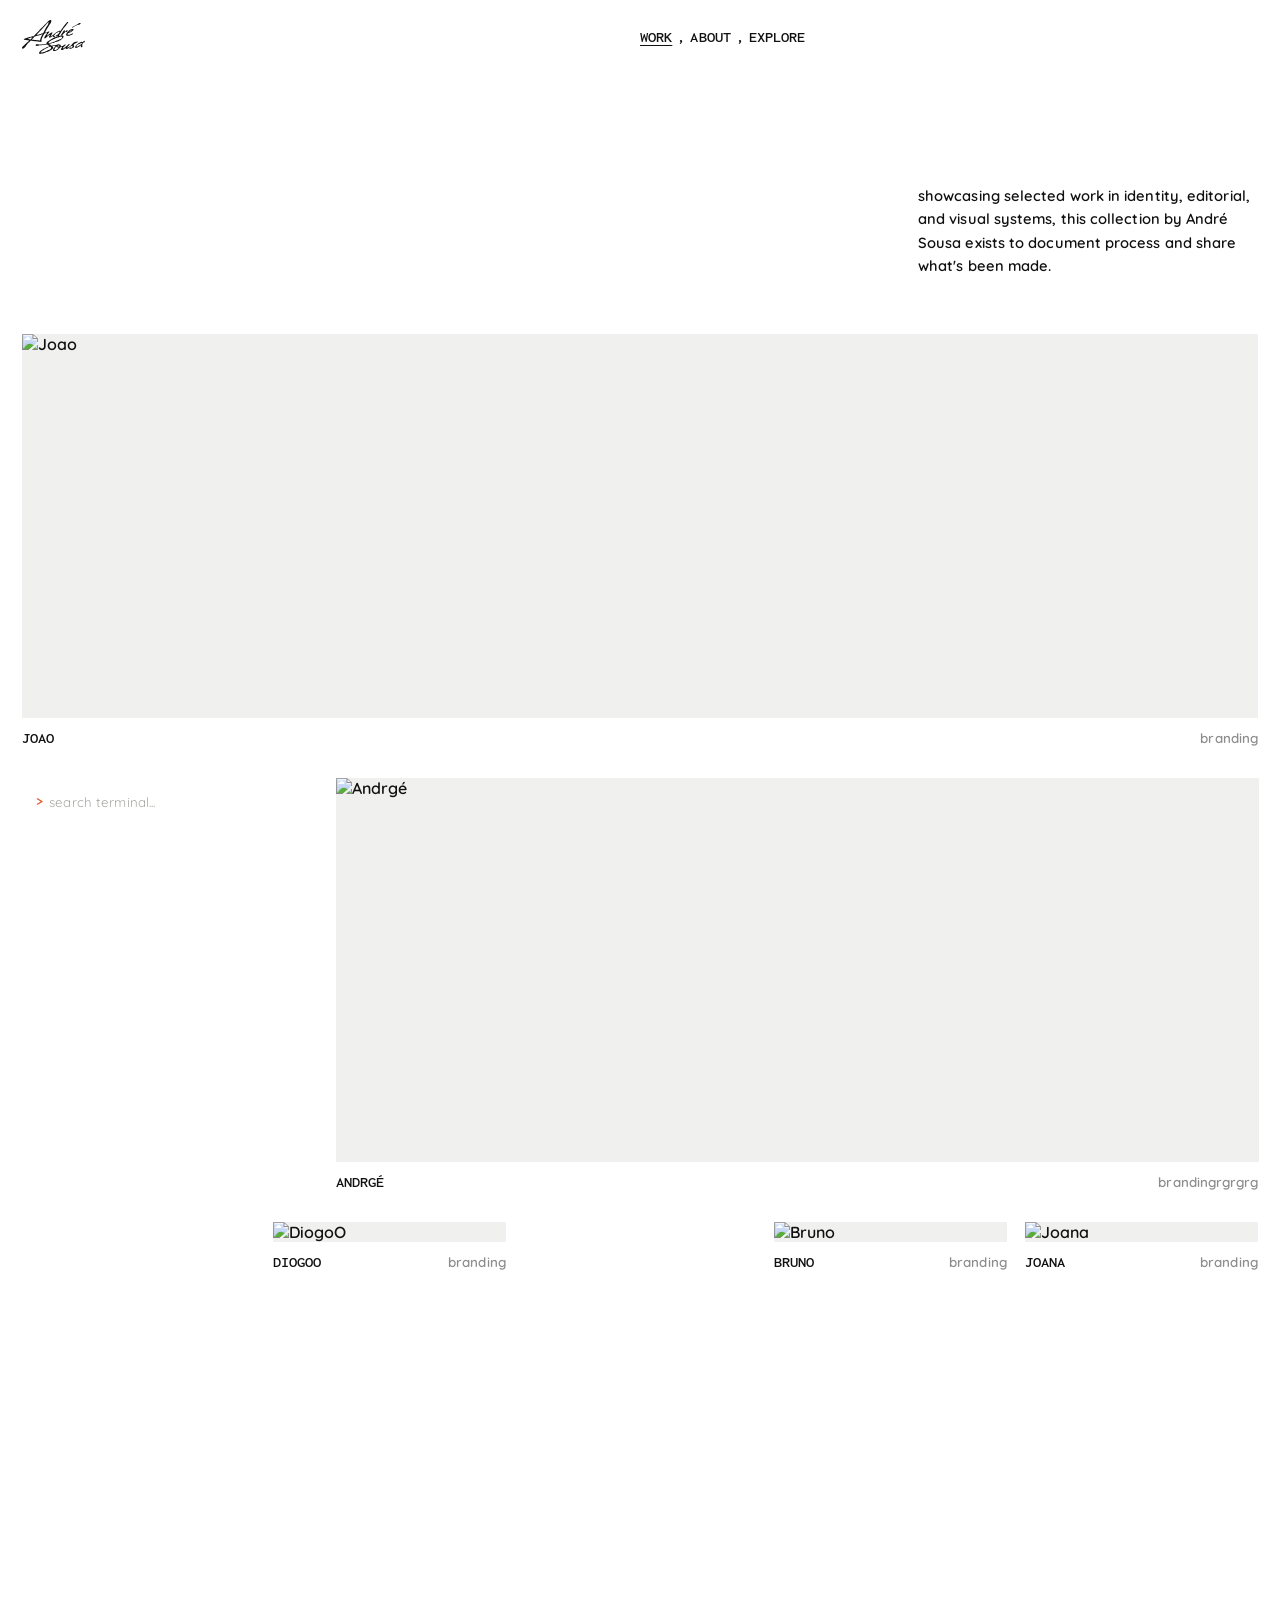
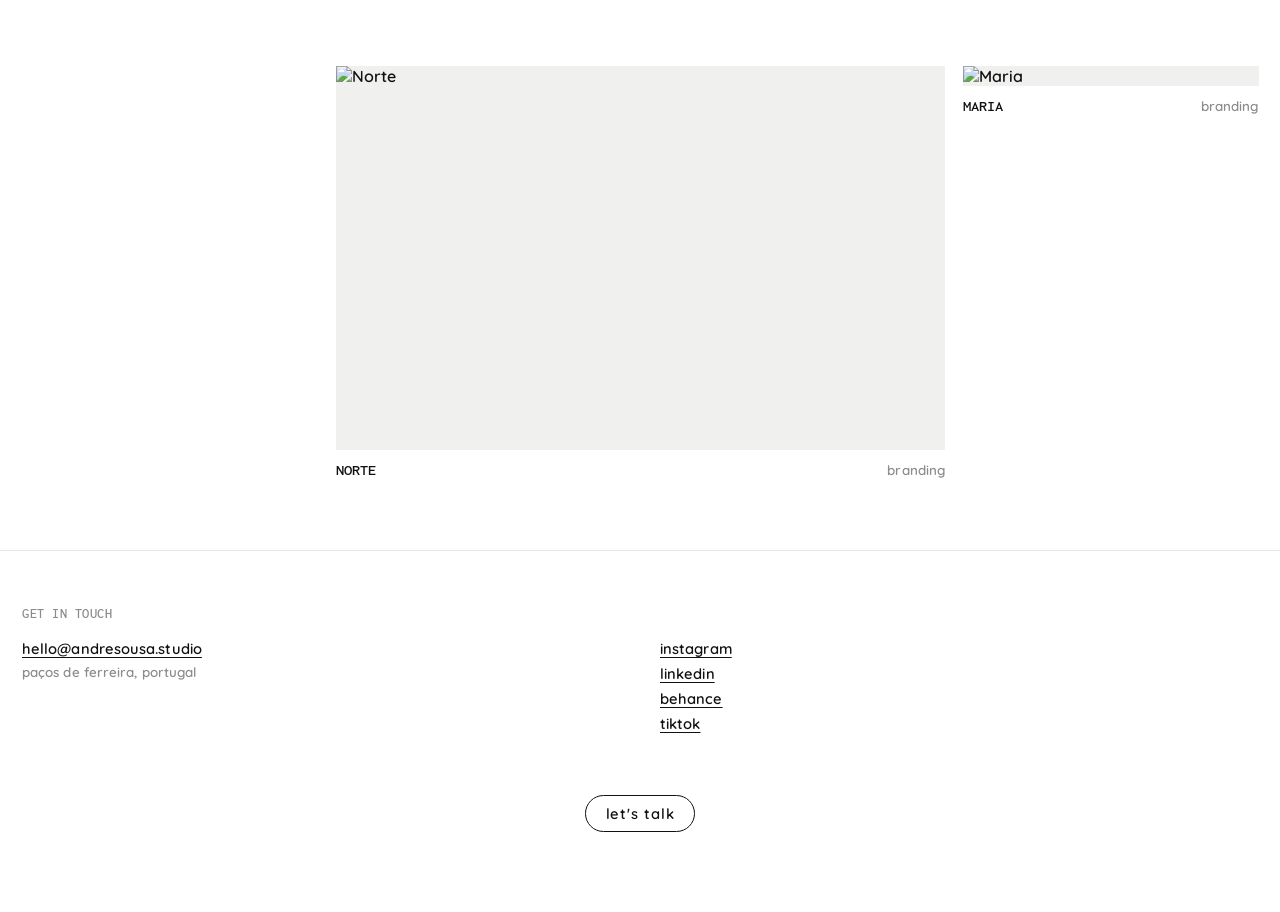
==== commit 490c486d: "Add files via upload" ====
--- a/index.html
+++ b/index.html
@@ -1,2265 +1,1235 @@
 <!DOCTYPE html>
 <html lang="en">
 <head>
-  <link rel="icon" type="image/png" href="images/SignatureBlack.svg">
-  <meta charset="UTF-8" />
-  <meta name="viewport" content="width=device-width, initial-scale=1.0" />
-  <title>André Sousa</title>
-  <link rel="preconnect" href="https://fonts.googleapis.com" />
-  <link rel="preconnect" href="https://fonts.gstatic.com" crossorigin />
-  <link href="https://fonts.googleapis.com/css2?family=Inconsolata:wdth,wght@100,600&display=swap" rel="stylesheet" />
-
-  <style>
-    /* ── Reset ───────────────────────────────────────────── */
-    *, *::before, *::after { box-sizing: border-box; margin: 0; padding: 0; }
-
-    /* ── Design tokens ───────────────────────────────────── */
-    :root {
-      --ink:    #1a110e;
-      --grey:   #9c9c9c;
-      --yellow: #ffff7b;
-      --white:  #F7F7F0;
-      --bg:     #F7F7F0;
-      --font:   'Inconsolata', monospace;
-      --wdth:   'wdth' 100;
-      --margin: 20px;
-      --gutter: 20px;
-      --fs:     14px;
-      --fontexample: 12px;
-      --panel-border: rgba(26,17,14,0.1);
-    }
-
-    /* ── Dark mode ───────────────────────────────────────── */
-    body.dark {
-      --bg: #1a110e;
-      --ink: #F7F7F0;
-      --grey: #938380;
-      --panel-border: rgba(247,247,240,0.1);
-      background-image: url("images/BackgroundDark.GIF");
-    }
-    body.dark .badge-dark              { background: var(--white); color: var(--bg); }
-    body.dark .badge-accent            { color: var(--bg); }
-    body.dark .badge-dark.link:hover .badge-accent { color: var(--bg); }
-    body.dark .badge-yellow            { background: var(--yellow); color: var(--bg); }
-    body.dark .link:hover              { background: var(--yellow); color: var(--bg); }
-    body.dark .toggle                  { border-color: var(--white); }
-    body.dark .toggle-knob             { transform: translateX(12px); background: var(--white); border-color: var(--white); }
-    body.dark #projectpanel            { background: var(--bg); }
-    body.dark #archivepanel            { background: var(--bg); border-color: var(--panel-border); }
-    body.dark .archive-img-name        { color: var(--bg); }
-    body.dark .panel-header            { border-bottom-color: var(--panel-border); }
-    body.dark .tag-filter-bar          { border-bottom-color: var(--panel-border); }
-    body.dark .tag-filter-btn          { border-color: rgba(247,247,240,0.2); color: var(--grey); }
-    body.dark .tag-filter-btn:hover    { background: rgba(247,247,240,0.07); color: var(--white); }
-    body.dark .tag-filter-btn.active   { background: var(--yellow); color: var(--bg); border-color: transparent; }
-    body.dark .project-tag             { color: var(--bg); }
-    body.dark .project-card            { background: var(--bg); }
-    body.dark .project-meta            { background: var(--bg); }
-    body.dark .project-name            { color: var(--white); }
-    body.dark .panel-title             { color: var(--white); }
-
-    /* ── Custom cursor ───────────────────────────────────── */
-    * { cursor: none !important; }
-
-    #cursor {
-      position: fixed;
-      top: 0; left: 0;
-      width: 10px; height: 10px;
-      border-radius: 50%;
-      background: var(--ink);
-      pointer-events: none;
-      z-index: 9999;               /* above everything */
-      transform: translate(-50%, -50%);
-      transition: width 0.18s cubic-bezier(.25,.46,.45,.94),
-                  height 0.18s cubic-bezier(.25,.46,.45,.94),
-                  background 0.18s ease,
-                  opacity 0.15s ease;
-      will-change: left, top, width, height;
-    }
-
-    /* No z-index overrides needed on interactive elements —
-       cursor sits at z-index 9999 above everything */
-    #cursor.hover-link {
-      animation: cursor-grow 20s cubic-bezier(.25,.46,.45,.94) forwards;
-      z-index: 0;
-    }
-    #cursor.yellow {
-      background: var(--yellow);
-    }
-    @keyframes cursor-grow {
-      0%   { width: 10px;  height: 10px; }
-      100% { width: 500px;  height: 500px; }
-    }
-
-    /* ── Base ────────────────────────────────────────────── */
-    html, body {
-      height: 100%;
-      background-image: url("images/Background.GIF");
-      background-position: center;
-      background-repeat: no-repeat;
-      background-size: cover;
-      color: var(--ink);
-      font-family: var(--font);
-      font-size: var(--fs);
-      font-weight: 600;
-      font-variation-settings: var(--wdth);
-      text-transform: uppercase;
-      line-height: normal;
-      transition: background .2s, color .2s;
-    }
-
-    /* ── Page shell ──────────────────────────────────────── */
-    .page {
-      width: 100%;
-      height: 100dvh;
-      padding: var(--margin);
-      display: flex;
-      flex-direction: column;
-      justify-content: space-between;
-      overflow: hidden;
-    }
-
-    /* ── Utilities ───────────────────────────────────────── */
-    .grey { color: var(--grey); }
-
-    .link {
-      text-decoration: none;
-      color: inherit;
-      display: inline-block;
-      transition: transform .22s cubic-bezier(.25,.46,.45,.94);
-    }
-    .link:hover { transform: translateX(0.8rem); background: var(--ink); color: var(--yellow); }
-
-    /* Badge base */
-    .badge {
-      display: inline-flex;
-      align-items: center;
-      padding: 0 3px;
-      line-height: 1.5;
-      font-size: var(--fontexample);
-      font-weight: 600;
-      font-variation-settings: var(--wdth);
-      text-transform: uppercase;
-      white-space: nowrap;
-      width: fit-content;
-    }
-    .badge-yellow { background: var(--yellow); color: var(--ink); }
-    .badge-dark   { background: var(--ink);    color: var(--white); }
-    .badge-accent { color: var(--yellow); }
-
-    .badge.link { transition: transform .22s cubic-bezier(.25,.46,.45,.94), background .15s, color .15s; }
-    .badge-dark.link:hover               { background: var(--yellow); color: var(--ink); }
-    .badge-dark.link:hover .badge-accent { color: var(--ink); }
-    .badge-yellow.link:hover             { background: var(--ink); color: var(--yellow); }
-
-    /* ── Live dot ────────────────────────────────────────── */
-    .dot-live {
-      position: relative;
-      width: 8px; height: 8px;
-      flex-shrink: 0;
-    }
-    .dot-live::before {
-      content: '';
-      position: absolute;
-      inset: 0;
-      border-radius: 50%;
-      background: #4caf50;
-    }
-    .dot-live span {
-      position: absolute;
-      inset: 0;
-      border-radius: 50%;
-      background: #a8f0a8;
-      animation: shine 1.8s ease-in-out infinite;
-    }
-    @keyframes shine {
-      0%,100%{ opacity: 0; transform: scale(.4); }
-      40%    { opacity: .9; transform: scale(.6); }
-      80%    { opacity: .4; transform: scale(.5); }
-    }
-
-    /* ── Desktop layout (11-col grid) ────────────────────── */
-    .row {
-      display: grid;
-      grid-template-columns: repeat(11, 1fr);
-      column-gap: var(--gutter);
-      align-items: start;
-    }
-    footer.row { align-items: end; }
-
-    .hd-identity { grid-column: 1 / 3; }
-    .hd-recent   { grid-column: 9 / 11; }
-    .hd-nav      { grid-column: 11 / 12; }
-    .ft-utility  { grid-column: 2 / 4; }
-    .ft-socials  { grid-column: 11 / 11; }
-
-    /* ── Identity ────────────────────────────────────────── */
-    .hd-identity {
-      display: flex;
-      flex-direction: column;
-      gap: 14px;
-    }
-    .hd-hiring {
-      display: flex;
-      align-items: center;
-      gap: 6px;
-    }
-
-    /* ── Recent project ──────────────────────────────────── */
-    .hd-recent {
-      display: flex;
-      flex-direction: column;
-      gap: 5px;
-    }
-    .project-card-preview { display: flex; flex-direction: column; gap: 5px; }
-    .project-card-img-wrap {
-      width: min(82px, 20vw);
-      overflow: hidden;
-      flex-shrink: 0;
-    }
-    .project-card-img-wrap img {
-      width: 100%;
-      height: auto;
-      display: block;
-    }
-
-    /* ── Nav ─────────────────────────────────────────────── */
-    .hd-nav {
-      display: flex;
-      flex-direction: column;
-    }
-    .hd-nav .grey { margin-bottom: 14px; }
-    .hd-nav ul    { list-style: none; }
-    .dark-mode-row {
-      display: flex;
-      align-items: center;
-      gap: 8px;
-      margin-top: 60px;
-    }
-    .toggle {
-      width: 24px; height: 12px;
-      border: 1px solid var(--ink);
-      border-radius: 99px;
-      position: relative;
-      flex-shrink: 0;
-      transition: border-color .2s;
-    }
-    .toggle-knob {
-      position: absolute;
-      top: 2px; left: 2px;
-      width: 6px; height: 6px;
-      border-radius: 50%;
-      border: 1px solid var(--ink);
-      background: transparent;
-      transition: transform .2s, background .2s, border-color .2s;
-    }
-
-    /* ── Footer utility ──────────────────────────────────── */
-    .ft-utility {
-      display: flex;
-      flex-direction: column;
-      gap: 10px;
-      padding-bottom: 20px;
-    }
-    .ft-utility-item { display: flex; flex-direction: column; gap: 5px; align-items: flex-start; }
-
-    /* ── Footer socials ──────────────────────────────────── */
-    .ft-socials {
-      display: flex;
-      flex-direction: column;
-      padding-bottom: 20px;
-    }
-    .ft-socials .grey          { margin-bottom: 14px; }
-    .ft-socials-group          { flex-direction: column; }
-    .ft-socials-group + .ft-socials-group { margin-top: 14px; }
-
-    /* ════════════════════════════════════════════════════════
-       WORK PANEL — slides in from the left
-    ════════════════════════════════════════════════════════ */
-    #projectpanel {
-      position: fixed;
-      top: 0;
-      left: 0;
-      width: 90vw;
-      height: 100dvh;
-      background: var(--bg);
-      border-right: 1px solid var(--panel-border);
-      z-index: 400;
-      display: flex;
-      flex-direction: column;
-      transform: translateX(-100%);
-      transition: transform 0.55s cubic-bezier(0.16, 1, 0.3, 1);
-      will-change: transform;
-      overflow: hidden;
-    }
-    #projectpanel.open {
-      transform: translateX(0);
-    }
-
-    /* panel header */
-    .panel-header {
-      flex: 0 0 auto;
-      padding: 20px var(--margin);
-      display: flex;
-      align-items: center;
-      justify-content: space-between;
-      border-bottom: 0px solid var(--panel-border);
-    }
-    .panel-title {
-      font-family: var(--font);
-      font-weight: 600;
-      font-size: var(--fs);
-      font-variation-settings: var(--wdth);
-      letter-spacing: 0;
-      color: var(--ink);
-      text-transform: uppercase;
-    }
-    .panel-close {
-      font-family: var(--font);
-      font-size: var(--fs);
-      font-weight: 600;
-      color: var(--grey);
-      background: none;
-      border: none;
-      padding: 0;
-      text-transform: uppercase;
-      transition: color .15s;
-    }
-    .panel-close:hover { color: var(--yellow); }
-
-    /* tag filter bar */
-    .tag-filter-bar {
-      flex: 0 0 auto;
-      padding: 12px var(--margin) 14px;
-      display: flex;
-      flex-wrap: wrap;
-      gap: 6px;
-      border-bottom: 0px solid var(--panel-border);
-    }
-    .tag-filter-btn {
-      font-family: var(--font);
-      font-size: var(--fontexample);
-      font-weight: 600;
-      font-variation-settings: var(--wdth);
-      letter-spacing: 0.07em;
-      text-transform: uppercase;
-      background: transparent;
-      color: var(--grey);
-      border: 1px solid rgba(26,17,14,0.15);
-      padding: 3px 9px;
-      transition: background 0.15s, color 0.15s, border-color 0.15s;
-      white-space: nowrap;
-    }
-    .tag-filter-btn:hover {
-      background: rgba(26,17,14,0.05);
-      color: var(--ink);
-    }
-    .tag-filter-btn.active {
-      background: var(--yellow);
-      color: var(--ink);
-      border-color: transparent;
-    }
-
-    /* panel scroll */
-    .panel-scroll {
-      flex: 1 1 auto;
-      overflow-y: auto;
-      padding: 24px var(--margin) 40px;
-      scrollbar-width: thin;
-      scrollbar-color: rgba(26,17,14,0.15) transparent;
-      overscroll-behavior: contain;
-      -webkit-overflow-scrolling: touch;
-    }
-    .panel-scroll::-webkit-scrollbar { width: 4px; }
-    .panel-scroll::-webkit-scrollbar-thumb { background: rgba(26,17,14,0.15); border-radius: 0; }
-
-    /* work grid — 2-col masonry */
-    .work-grid {
-      columns: 3;
-      column-gap: 16px;
-    }
-
-    /* project cards */
-    .project-card {
-      break-inside: avoid;
-      margin-bottom: 16px;
-      background: #f0f0e8;
-      overflow: hidden;
-      opacity: 0;
-      transform: translateY(18px);
-      transition: opacity 0.4s ease, transform 0.4s ease;
-    }
-    #projectpanel.open .project-card {
-      opacity: 1;
-      transform: translateY(0);
-    }
-    .project-card:hover .project-thumb-inner { transform: scale(1.08); }
-
-    /* stagger */
-    .project-card:nth-child(1)  { transition-delay: 0.06s; }
-    .project-card:nth-child(2)  { transition-delay: 0.11s; }
-    .project-card:nth-child(3)  { transition-delay: 0.16s; }
-    .project-card:nth-child(4)  { transition-delay: 0.20s; }
-    .project-card:nth-child(5)  { transition-delay: 0.25s; }
-    .project-card:nth-child(6)  { transition-delay: 0.29s; }
-    .project-card:nth-child(7)  { transition-delay: 0.33s; }
-    .project-card:nth-child(8)  { transition-delay: 0.37s; }
-    .project-card:nth-child(9)  { transition-delay: 0.41s; }
-    .project-card:nth-child(10) { transition-delay: 0.45s; }
-
-    .project-card.hidden { display: none; }
-
-    .project-thumb-wrap { position: relative; width: 100%; overflow: hidden; }
-    .project-thumb { width: 100%; display: block; background: var(--bg); overflow: hidden; }
-    .project-thumb-inner {
-      width: 100%;
-      transition: transform 0.4s ease;
-    }
-    .project-thumb-inner img,
-    .project-thumb-inner svg {
-      width: 100%; height: auto; display: block;
-    }
-
-    .project-meta {
-      padding: 8px 12px;
-      background: var(--bg);
-      display: flex;
-      flex-direction: row;
-      align-items: center;
-      justify-content: space-between;
-      gap: 8px;
-    }
-    .project-name {
-      font-family: var(--font);
-      font-weight: 600;
-      font-size: var(--fs);
-      font-variation-settings: var(--wdth);
-      color: var(--ink);
-      text-transform: uppercase;
-      white-space: nowrap;
-      overflow: hidden;
-      text-overflow: ellipsis;
-      order: 1;
-    }
-    .project-name::before {
-      content: '';
-      display: inline-block;
-      width: 0;
-      overflow: hidden;
-      transition: width 0.2s ease, margin-right 0.2s ease;
-      vertical-align: middle;
-      margin-right: 0;
-    }
-    .project-card:hover .project-name::before {
-      content: '↳';
-      width: 14px;
-      margin-right: 4px;
-    }
-    .project-tag {
-      display: inline-block;
-      width: fit-content;
-      font-family: var(--font);
-      font-size: var(--fontexample);
-      font-weight: 600;
-      font-variation-settings: var(--wdth);
-      letter-spacing: 0.04em;
-      text-transform: uppercase;
-      background: var(--yellow);
-      color: var(--ink);
-      padding: 2px 4px;
-      flex-shrink: 0;
-      order: 2;
-    }
-
-    /* panel backdrop */
-    #project-backdrop {
-      position: fixed;
-      inset: 0;
-      z-index: 300;
-      display: none;
-    }
-    #project-backdrop.visible { display: block; }
-
-    /* ════════════════════════════════════════════════════════
-       ARCHIVE PANEL — Mac window, opens from bottom center
-    ════════════════════════════════════════════════════════ */
-    #archivepanel {
-      position: fixed;
-      bottom: 0;
-      left: 50%;
-      transform: translateX(-50%) translateY(100%) scale(0.88);
-      transform-origin: bottom center;
-      width: 85vw;
-      height: 95vh;
-      background: var(--bg);
-      border-radius: 12px 12px 0 0;
-      border: 1px solid var(--panel-border);
-      border-bottom: none;
-      box-shadow:
-        0 -2px 0 rgba(0,0,0,0.02),
-        0 -8px 32px rgba(26,17,14,0.05),
-        0 -32px 80px rgba(26,17,14,0.1);
-      z-index: 1000;
-      display: flex;
-      flex-direction: column;
-      opacity: 0;
-      transition:
-        transform 0.52s cubic-bezier(0.16, 1, 0.3, 1),
-        opacity 0.35s ease;
-      will-change: transform, opacity;
-      overflow: hidden;
-    }
-    body.dark #archivepanel {
-      box-shadow:
-        0 -2px 0 rgba(255,255,255,0.04),
-        0 -8px 32px rgba(0,0,0,0.35),
-        0 -32px 80px rgba(0,0,0,0.5);
-    }
-    #archivepanel.open {
-      transform: translateX(-50%) translateY(0) scale(1);
-      opacity: 1;
-    }
-
-    /* Mac-style traffic-light titlebar */
-    #archive-titlebar {
-      flex: 0 0 auto;
-      display: flex;
-      align-items: center;
-      justify-content: space-between;
-      padding: 12px 16px 0;
-      gap: 10px;
-    }
-    .mac-traffic-lights {
-      display: flex;
-      align-items: center;
-      gap: 7px;
-      flex-shrink: 0;
-    }
-    .mac-dot {
-      width: 12px;
-      height: 12px;
-      border-radius: 50%;
-      position: relative;
-      transition: filter 0.15s;
-    }
-    .mac-dot-red   { background: #ff5f57; border: 0.5px solid rgba(0,0,0,0.12); }
-    .mac-dot-yellow{ background: #febc2e; border: 0.5px solid rgba(0,0,0,0.12); }
-    .mac-dot-green { background: #28c840; border: 0.5px solid rgba(0,0,0,0.12); }
-    .mac-dot:hover { filter: brightness(0.88); }
-
-    #archive-titlebar .panel-title {
-      position: absolute;
-      left: 50%;
-      transform: translateX(-50%);
-    }
-    #archive-titlebar .panel-close {
-      font-size: var(--fs);
-    }
-
-    /* thin drag-bar line under traffic lights */
-    #archive-drag-bar {
-      flex: 0 0 auto;
-      height: 1px;
-      background: var(--panel-border);
-      margin: 10px 0 0;
-    }
-
-    /* archive grid — 5 columns */
-    .archive-grid {
-      columns: 4;
-      column-gap: 12px;
-    }
-
-    /* archive cards */
-    .archive-card {
-      break-inside: avoid;
-      margin-bottom: 12px;
-      overflow: hidden;
-      position: relative;
-      opacity: 0;
-      transform: translateY(18px);
-      transition: opacity 0.4s ease, transform 0.4s ease;
-    }
-    #archivepanel.open .archive-card {
-      opacity: 1;
-      transform: translateY(0);
-    }
-    .archive-card:hover .archive-thumb-inner { transform: scale(1.08); }
-
-    /* stagger */
-    .archive-card:nth-child(1)  { transition-delay: 0.04s; }
-    .archive-card:nth-child(2)  { transition-delay: 0.08s; }
-    .archive-card:nth-child(3)  { transition-delay: 0.12s; }
-    .archive-card:nth-child(4)  { transition-delay: 0.16s; }
-    .archive-card:nth-child(5)  { transition-delay: 0.20s; }
-    .archive-card:nth-child(6)  { transition-delay: 0.24s; }
-    .archive-card:nth-child(7)  { transition-delay: 0.28s; }
-    .archive-card:nth-child(8)  { transition-delay: 0.32s; }
-    .archive-card:nth-child(9)  { transition-delay: 0.36s; }
-    .archive-card:nth-child(10) { transition-delay: 0.40s; }
-    .archive-card:nth-child(11) { transition-delay: 0.44s; }
-    .archive-card:nth-child(12) { transition-delay: 0.48s; }
-    .archive-card:nth-child(13) { transition-delay: 0.52s; }
-    .archive-card:nth-child(14) { transition-delay: 0.56s; }
-    .archive-card:nth-child(15) { transition-delay: 0.60s; }
-
-    .archive-thumb-wrap { position: relative; width: 100%; overflow: hidden; }
-    .archive-thumb { width: 100%; display: block; overflow: hidden; }
-    .archive-thumb-inner {
-      width: 100%;
-      transition: transform 0.4s ease;
-      position: relative;
-    }
-    .archive-thumb-inner img,
-    .archive-thumb-inner svg { width: 100%; height: auto; display: block; }
-
-    /* Name label — bottom-left corner, inside the image */
-    .archive-img-name {
-      position: absolute;
-      bottom: 6px;
-      left: 8px;
-      font-family: var(--font);
-      font-size: var(--fontexample);
-      font-weight: 600;
-      font-variation-settings: var(--wdth);
-      text-transform: uppercase;
-      color: var(--ink);
-      padding: 2px 5px;
-      background-color: rgba(247,247,240,0.5);
-      pointer-events: none;
-      white-space: nowrap;
-      overflow: hidden;
-      text-overflow: ellipsis;
-      max-width: calc(100% - 16px);
-    }
-
-    /* archive frosted overlay — fades in after ball-2 covers screen */
-    #archive-overlay {
-      position: fixed;
-      inset: 0;
-      z-index: 999;
-      background-image: url("download.webp");
-      background-size: 100vw 100vh;
-      background-position: center center;
-      background-repeat: no-repeat;
-      opacity: 0;
-      pointer-events: none;
-      transition: opacity 0.28s ease;
-    }
-    #archive-overlay.visible {
-      opacity: 1;
-      pointer-events: all;
-    }
-
-    /* archive backdrop */
-    #archive-backdrop {
-      position: fixed;
-      inset: 0;
-      z-index: 300;
-      display: none;
-    }
-    #archive-backdrop.visible { display: block; }
-
-    /* ── Archive lightbox ────────────────────────────────── */
-    #archive-lightbox {
-      position: fixed;
-      inset: 0;
-      z-index: 1200;
-      display: flex;
-      flex-direction: column;
-      align-items: center;
-      justify-content: center;
-      gap: 16px;
-      padding: 40px;
-      opacity: 0;
-      pointer-events: none;
-      transition: opacity 0.3s ease;
-    }
-    #archive-lightbox.open {
-      opacity: 1;
-      pointer-events: all;
-    }
-
-    /* blurred backdrop */
-    #archive-lightbox::before {
-      content: '';
-      position: absolute;
-      inset: 0;
-      background: rgba(26, 17, 14, 0.55);
-      backdrop-filter: blur(14px);
-      -webkit-backdrop-filter: blur(14px);
-      z-index: -1;
-    }
-    body.dark #archive-lightbox::before {
-      background: rgba(0, 0, 0, 0.7);
-    }
-
-    /* title above image */
-    #lightbox-title {
-      font-family: var(--font);
-      font-size: var(--fs);
-      font-weight: 600;
-      font-variation-settings: var(--wdth);
-      text-transform: uppercase;
-      color: var(--white);
-      letter-spacing: 0.1em;
-      padding: 3px 8px;
-      background: var(--yellow);
-      color: var(--ink);
-      transform: translateY(10px);
-      transition: transform 0.35s cubic-bezier(0.16, 1, 0.3, 1) 0.05s, opacity 0.3s ease 0.05s;
-      opacity: 0;
-    }
-    #archive-lightbox.open #lightbox-title {
-      transform: translateY(0);
-      opacity: 1;
-    }
-
-    /* image container */
-    #lightbox-img-wrap {
-      max-width: min(700px, 80vw);
-      max-height: 70vh;
-      overflow: hidden;
-      transform: scale(0.93) translateY(12px);
-      transition: transform 0.4s cubic-bezier(0.16, 1, 0.3, 1) 0.03s, opacity 0.3s ease 0.03s;
-      opacity: 0;
-    }
-    #archive-lightbox.open #lightbox-img-wrap {
-      transform: scale(1) translateY(0);
-      opacity: 1;
-    }
-    #lightbox-img-wrap img,
-    #lightbox-img-wrap svg {
-      width: 100%;
-      max-height: 70vh;
-      height: auto;
-      display: block;
-      object-fit: contain;
-    }
-
-    /* ── Business card overlay ───────────────────────────── */
-    #card-overlay {
-      position: fixed;
-      inset: 0;
-      z-index: 700;
-      display: flex;
-      align-items: center;
-      justify-content: center;
-      opacity: 0;
-      pointer-events: none;
-      transition: opacity 0.25s ease;
-    }
-    #card-overlay::before {
-      content: '';
-      position: absolute;
-      inset: 0;
-      background: rgba(26, 17, 14, 0.0);
-      backdrop-filter: blur(0px);
-      -webkit-backdrop-filter: blur(3px);
-      z-index: -1;
-    }
-    body.dark #card-overlay::before {
-      background: rgba(0, 0, 0, 0.1);
-    }
-    #card-overlay.open {
-      opacity: 1;
-      pointer-events: all;
-    }
-
-    .biz-card {
-      width: min(300px, 88vw);
-      aspect-ratio: 1 / 1.5;
-      background: var(--white);
-      border: 1px solid rgba(26,17,14,0.12);
-      padding: 28px 32px;
-      display: flex;
-      flex-direction: column;
-      justify-content: space-between;
-      align-items: center;
-      position: relative;
-      /* start: tiny + rotated, far above */
-      transform: scale(3.2) translateY(-60px) rotate(0deg);
-      opacity: 0;
-      transition: none; /* no transition on initial state */
-      box-shadow:
-        0 2px 6px rgba(26,17,14,0.04),
-        0 8px 24px rgba(26,17,14,0.10);
-    }
-    body.dark .biz-card {
-      background: #2a1f1b;
-      border-color: rgba(247,247,240,0.1);
-      box-shadow:
-        0 2px 8px rgba(0,0,0,0.12),
-        0 12px 32px rgba(0,0,0,0.18);
-    }
-    #card-overlay.open .biz-card {
-      /* transition and transform are driven by JS openCard() for random rotation */
-      opacity: 1;
-    }
-
-    .biz-card-top {
-      display: flex;
-      flex-direction: column;
-      gap: 4px;
-      align-items: center;
-    }
-    .biz-card-name {
-      font-family: var(--font);
-      font-size: 20px;
-      font-variation-settings: var(--wdth);
-      text-transform: uppercase;
-      color: var(--ink);
-      letter-spacing: 0.02em;
-      text-align: center;
-    }
-    .biz-card-role {
-      font-family: var(--font);
-      font-size: var(--fontexample);
-      background-color: #1a110e;
-      font-variation-settings: var(--wdth);
-      text-transform: uppercase;
-      color: #F7F7F0;
-      letter-spacing: 0.1em;
-      padding: 2px 5px;
-      width: fit-content;
-      text-align: center;
-    }
-    .biz-card-bottom {
-      display: flex;
-      flex-direction: column;
-      gap: 3px;
-    }
-    .biz-card-accent {
-      position: absolute;
-      top: 0;
-      right: 28px;
-      width: 4px;
-      height: 48px;
-      background:none;
-    }
-
-    body.dark .biz-card-role {
-      background-color: #F7F7F0;
-      color: #1a110e;
-    }
-
-    #card-close-hint {
-      font-family: var(--font);
-      font-size: var(--fontexample);
-      font-weight: 600;
-      font-variation-settings: var(--wdth);
-      text-transform: uppercase;
-      color: rgba(247,247,240,0.5);
-      letter-spacing: 0.08em;
-      position: absolute;
-      bottom: 28px;
-      transition: color 0.15s;
-    }
-    #card-close-hint:hover { color: var(--white); }
-    /* Mobile close hint (inside panel header) — hidden on desktop */
-    #card-close-hint-mobile { display: none; }
-
-    /* close hint */
-    #lightbox-close-hint {
-      font-family: var(--font);
-      font-size: var(--fontexample);
-      font-weight: 600;
-      font-variation-settings: var(--wdth);
-      text-transform: uppercase;
-      color: rgba(247,247,240,0.5);
-      letter-spacing: 0.08em;
-      transition: color 0.15s;
-    }
-    #lightbox-close-hint:hover { color: var(--white); }
-
-
-    /* ════════════════════════════════════════════════════════
-       ABOUT — ball transition + overlay
-    ════════════════════════════════════════════════════════ */
-
-    /* The two expanding balls */
-    .about-ball {
-      position: fixed;
-      border-radius: 50%;
-      pointer-events: none;
-      z-index: 800;
-      transform: translate(-50%, -50%) scale(0);
-      will-change: transform;
-    }
-    .about-ball-1 {
-      background: var(--ink); /* dark brown */
-      transition: transform 0.7s cubic-bezier(0.22, 0.61, 0.36, 1);
-    }
-    .about-ball-2 {
-      background: var(--bg);
-      transition: transform 0.7s cubic-bezier(0.22, 0.61, 0.36, 1) 0.3s;
-    }
-    .about-ball.expand {
-      transform: translate(-50%, -50%) scale(1);
-    }
-    .about-ball.collapse {
-      transform: translate(-50%, -50%) scale(0);
-    }
-
-    /* About overlay — 90vw panel sliding from left, same as other panels */
-    #about-overlay {
-      position: fixed;
-      top: 0;
-      left: 0;
-      width: 90vw;
-      height: 100dvh;
-      z-index: 850;
-      background: var(--bg);
-      border-right: 1px solid var(--panel-border);
-      display: flex;
-      flex-direction: column;
-      transform: translateX(-100%);
-      transition: transform 0.55s cubic-bezier(0.16, 1, 0.3, 1);
-      will-change: transform;
-      overflow: hidden;
-      pointer-events: none;
-    }
-    #about-overlay.visible {
-      transform: translateX(0);
-      pointer-events: all;
-    }
-
-    /* About panel header (same style as other panels) */
-    #about-overlay .panel-header {
-      flex: 0 0 auto;
-    }
-
-    /* 6-column grid for about content — fills remaining height, vertically centered */
-    .about-grid {
-      flex: 1 1 auto;
-      display: grid;
-      grid-template-columns: repeat(6, 1fr);
-      grid-template-rows: auto 1fr;
-      column-gap: var(--gutter);
-      row-gap: 28px;
-      padding: 0 var(--margin) var(--margin);
-      align-items: start;
-      overflow-y: auto;
-      scrollbar-width: thin;
-      scrollbar-color: rgba(26,17,14,0.15) transparent;
-      overscroll-behavior: contain;
-      -webkit-overflow-scrolling: touch;
-    }
-    .about-grid::-webkit-scrollbar { width: 4px; }
-    .about-grid::-webkit-scrollbar-thumb { background: rgba(26,17,14,0.15); border-radius: 0; }
-
-    /* Full-width title row — spans all 6 cols */
-    .about-col-headline {
-      grid-column: 1 / 7;
-      grid-row: 1;
-    }
-
-    /* Left 2 cols — photo */
-    .about-col-photo {
-      grid-column: 1 / 3;
-      grid-row: 2;
-      display: flex;
-      align-items: flex-start;
-      justify-content: center;
-    }
-    /* ── PHOTO: change src="images/about-photo.jpg" to your image.
-          The container follows the image's natural ratio automatically. ── */
-    .about-photo-wrap {
-      width: 100%;
-      overflow: hidden;
-      background: rgba(26,17,14,0.06);
-    }
-    body.dark .about-photo-wrap { background: rgba(247,247,240,0.06); }
-    .about-photo-wrap img {
-      width: 100%;
-      height: auto;     /* natural ratio — no cropping */
-      display: block;
-    }
-    .about-photo-placeholder {
-      width: 100%;
-      height: 100%;
-      display: flex;
-      align-items: center;
-      justify-content: center;
-      color: var(--grey);
-      font-size: var(--fontexample);
-      letter-spacing: 0.08em;
-    }
-
-    /* Middle 2 cols — tags + who/what/currently */
-    .about-col-mid {
-      grid-column: 3 / 5;
-      grid-row: 2;
-      display: flex;
-      flex-direction: column;
-      gap: 20px;
-      padding: 0 20px;
-    }
-
-    /* Right 2 cols — new text block */
-    .about-col-right {
-      grid-column: 5 / 7;
-      grid-row: 2;
-      display: flex;
-      flex-direction: column;
-      gap: 20px;
-    }
-
-    .about-headline {
-      font-family: var(--font);
-      font-size: clamp(24px, 100vw, 56px);
-      font-weight: 600;
-      font-variation-settings: var(--wdth);
-      text-transform: uppercase;
-      color: var(--ink);
-      line-height: 1.05;
-      letter-spacing: -0.01em;
-    }
-    .about-headline em {
-      font-style: normal;
-      background: var(--yellow);
-      padding: 0 6px;
-    }
-    body.dark .about-headline em { color: var(--bg); }
-
-    .about-skills {
-      display: flex;
-      flex-wrap: wrap;
-      gap: 6px;
-    }
-    .about-skill-tag {
-      font-family: var(--font);
-      font-size: var(--fontexample);
-      font-weight: 600;
-      font-variation-settings: var(--wdth);
-      text-transform: uppercase;
-      border: 1px solid rgba(26,17,14,0.2);
-      padding: 3px 9px;
-      color: var(--ink);
-    }
-    body.dark .about-skill-tag { border-color: rgba(247,247,240,0.2); }
-
-    .about-block-label {
-      color: var(--grey);
-      margin-bottom: 6px;
-    }
-    .about-block p {
-      color: var(--ink);
-      line-height: 1.7;
-      font-size: var(--fs);
-      text-transform: none;
-    }
-
-    /* CV button: shown in mid col on desktop, moved to bottom of right col on 1-col layout */
-    .about-cv-bottom { display: none; }
-
-    /* content reveal animation */
-    .about-reveal {
-      opacity: 0;
-      transform: translateY(20px);
-      transition: opacity 0.5s ease, transform 0.5s cubic-bezier(0.16, 1, 0.3, 1);
-    }
-    #about-overlay.visible .about-reveal {
-      opacity: 1;
-      transform: translateY(0);
-    }
-    #about-overlay.visible .about-reveal:nth-child(1) { transition-delay: 0.1s; }
-    #about-overlay.visible .about-reveal:nth-child(2) { transition-delay: 0.15s; }
-    #about-overlay.visible .about-reveal:nth-child(3) { transition-delay: 0.2s; }
-    #about-overlay.visible .about-reveal:nth-child(4) { transition-delay: 0.25s; }
-    #about-overlay.visible .about-reveal:nth-child(5) { transition-delay: 0.3s; }
-
-    /* About lightbox */
-    #about-lightbox {
-      position: fixed;
-      inset: 0;
-      z-index: 900;
-      display: flex;
-      flex-direction: column;
-      align-items: center;
-      justify-content: center;
-      gap: 16px;
-      padding: 40px;
-      opacity: 0;
-      pointer-events: none;
-      transition: opacity 0.3s ease;
-    }
-    #about-lightbox.open {
-      opacity: 1;
-      pointer-events: all;
-    }
-    #about-lightbox::before {
-      content: '';
-      position: absolute;
-      inset: 0;
-      background: rgba(26, 17, 14, 0.55);
-      backdrop-filter: blur(14px);
-      -webkit-backdrop-filter: blur(14px);
-      z-index: -1;
-    }
-    body.dark #about-lightbox::before { background: rgba(0, 0, 0, 0.7); }
-    #about-lightbox-img-wrap {
-      max-height: 100vh;
-      overflow: hidden;
-      transform: scale(0.93) translateY(12px);
-      transition: transform 0.4s cubic-bezier(0.16, 1, 0.3, 1) 0.03s, opacity 0.3s ease 0.03s;
-      opacity: 0;
-    }
-    #about-lightbox.open #about-lightbox-img-wrap {
-      transform: scale(1) translateY(0);
-      opacity: 1;
-    }
-    #about-lightbox-img-wrap img {
-      width: 100%;
-      max-height: 75vh;
-      height: auto;
-      display: block;
-      object-fit: contain;
-    }
-    #about-lightbox-close-hint {
-      font-family: var(--font);
-      font-size: var(--fontexample);
-      font-weight: 600;
-      font-variation-settings: var(--wdth);
-      text-transform: uppercase;
-      color: rgba(247,247,240,0.5);
-      letter-spacing: 0.08em;
-      transition: color 0.15s;
-    }
-    #about-lightbox-close-hint:hover { color: var(--white); }
-    
-
-    /* backdrop for about panel */
-    #about-backdrop {
-      position: fixed;
-      inset: 0;
-      z-index: 800;
-      display: none;
-    }
-    #about-backdrop.visible { display: block; }
-
-    /* ════════════════════════════════════════════════════════
-       BREAKPOINT — max-width 1023px
-    ════════════════════════════════════════════════════════ */
-    @media (max-width: 1023px) {
-      /* Base font size bump: +3px → 15px */
-      :root {
-        --fs: 17px;
-        --fontexample: 13px;
-      }
-      html, body { font-size: 17px; }
-
-      /* 5-column row grid */
-      .row {
-        grid-template-columns: repeat(5, 1fr);
-      }
-
-      /* Re-map header columns onto 5-col grid */
-      .hd-identity { grid-column: 1 / 3; }
-      .hd-recent   { grid-column: 4 / 6; }
-      .hd-nav      { grid-column: 6 / 6; }
-
-      /* Re-map footer columns onto 5-col grid */
-      .ft-utility  { grid-column: 1 / 3; }
-      .ft-socials  { grid-column: 5 / 6; }
-
-      .archive-grid { columns: 3; }
-
-      /* Panels width → 80vw */
-      #projectpanel  { width: 80vw; }
-      #about-overlay { width: 80vw; }
-
-      /* About panel → 1 column: photo on top, then mid and right stacked */
-      .about-grid {
-        grid-template-columns: 1fr;
-        grid-template-rows: auto auto auto auto;
-      }
-      .about-col-headline {
-        grid-column: 1 / 2;
-        grid-row: 1;
-      }
-      .about-col-photo {
-        grid-column: 1 / 2;
-        grid-row: 2;
-        max-width: 420px;
-        width: 100%;
-        margin: 0 auto;
-      }
-      .about-col-mid {
-        grid-column: 1 / 2;
-        grid-row: 3;
-        padding: 0;
-      }
-      .about-col-mid .badge.link { display: none; }
-      .about-cv-bottom { display: inline-flex; width: fit-content; margin: 0; }
-      .about-col-right {
-        grid-column: 1 / 2;
-        grid-row: 4;
-      }
-    }
-   /* ════════════════════════════════════════════════════════
-       BREAKPOINT — max-width 768px
-    ════════════════════════════════════════════════════════ */
-    @media (max-width: 768px) {
-      /* Base font size bump: +6px over the base 12px → 18px */
-      :root {
-        --fs: 20px;
-        --fontexample: 12px;
-      }
-      html, body { font-size: 18px; }
-
-      /* Hide recent project div */
-      .hd-recent { display: none; }
-
-      /* Landing page: 3-column grid */
-      .row {
-        grid-template-columns: repeat(3, 1fr);
-      }
-
-      /* Re-map header columns onto 3-col grid */
-      .hd-identity { grid-column: 1 / 2; }
-      .hd-nav      { grid-column: 3 / 4; }
-
-      /* Re-map footer columns onto 3-col grid */
-      .ft-utility  { grid-column: 1 / 2; }
-      .ft-socials  { grid-column: 3 / 4; }
-
-      /* Panels width → 70vw */
-      #projectpanel  { width: 65vw; }
-      #about-overlay { width: 65vw; }
-
-      /* Projects panel → 2 columns */
-      .work-grid { columns: 2; }
-
-      /* Archive panel → 3 columns */
-      .archive-grid { columns: 2; }
-    }
-    
-    /* ════════════════════════════════════════════════════════
-       BREAKPOINT — max-width 576px  (mobile — linktree style)
-    ════════════════════════════════════════════════════════ */
-    @media (max-width: 576px) {
-      :root {
-        --fs: 16px;
-        --fontexample: 13px;
-        --margin: 20px;
-        --gutter: 12px;
-      }
-      html, body { font-size: 16px; }
-
-      /* ── Hide desktop chrome ── */
-      .hd-recent  { display: none; }
-      .hd-hiring  { display: none; }
-      .hd-identity { display: none; }
-
-      /* ── Header: nav only, sits at top ── */
-      header.row {
-        display: flex;
-        flex-direction: column;
-        align-items: stretch;
-        gap: 0;
-      }
-
-      /* ── Nav becomes the linktree menu block at top ── */
-      .hd-nav {
-        width: 100%;
-        display: flex;
-        flex-direction: column;
-        align-items: stretch;
-      }
-      
-      /* Each nav link → full-width bordered tap target */
-      .hd-nav ul {
-        list-style: none;
-        width: 100%;
-        display: flex;
-        flex-direction: column;
-        gap: 8px;
-      }
-      .hd-nav ul li { width: 100%; }
-      .hd-nav ul li a.link {
-        display: block;
-        width: 100%;
-        padding: 14px 20px;
-        border: 1px solid var(--panel-border);
-        text-align: center;
-        font-size: var(--fs);
-        letter-spacing: 0.06em;
-        transition: background 0.18s, color 0.18s;
-      }
-      .hd-nav ul li a.link:hover {
-        transform: none;
-        background: var(--ink);
-        color: var(--yellow);
-      }
-
-      /* Dark mode hover: white bg, dark brown text */
-      body.dark .hd-nav ul li a.link:hover    { background: var(--white) !important; color: #1a110e !important; }
-      body.dark .ft-socials a.link:hover      { background: var(--white) !important; color: #1a110e !important; }
-      body.dark .hd-nav ul li a.link       { border-color: rgba(247,247,240,0.15); }
-      /* Hide the old inline dark mode toggle row */
-      .dark-mode-row { display: none; }
-
-      /* ── Spacer: fills middle gap ── */
-      .page > div[style] { flex: 1 !important; }
-
-      /* ── Footer: socials only, pinned to bottom ── */
-      footer.row {
-        display: flex;
-        flex-direction: column;
-        align-items: stretch;
-        gap: 8px;
-        padding-top: 0;
-        padding-bottom: 0;
-      }
-
-      /* Hide all utility content */
-      .ft-utility { display: none; }
-
-      /* Socials block */
-      .ft-socials {
-        display: flex;
-        flex-direction: column;
-        align-items: stretch;
-        padding-bottom: 0;
-        gap: 8px;
-        width: 100%;
-      }
-
-      .ft-socials-group {
-        display: flex;
-        flex-direction: column;
-        gap: 8px;
-        width: 100%;
-      }
-      .ft-socials-group + .ft-socials-group { margin-top: 0; }
-      .ft-socials a.link {
-        display: block;
-        width: 100%;
-        padding: 12px 20px;
-        border: 1px solid var(--panel-border);
-        text-align: center;
-        font-size: var(--fs);
-        transition: background 0.18s, color 0.18s;
-      }
-      .ft-socials a.link:hover { transform: none; background: var(--ink); color: var(--yellow); }
-
-      /* Dark mode moon button: white bg, dark brown icon */
-      body.dark #mobile-dark-btn { background: #F7F7F0 !important; color: #1a110e !important; }
-
-      /* ── Disable custom cursor on mobile ── */
-      * { cursor: auto !important; }
-      #cursor { display: none !important; }
-
-      /* ── Badges in panels: bigger ── */
-      .badge {
-        font-size: var(--fs);
-        padding: 8px 14px;
-      }
-
-      /* ── Floating moon dark-mode button ── */
-      #mobile-dark-btn {
-        display: flex !important;
-      }
-
-      /* ── Panels full screen ── */
-      #projectpanel,
-      #about-overlay {
-        width: 100vw;
-        border-right: none;
-      }
-      #archivepanel {
-        width: 100vw;
-        border-radius: 0;
-        height: 100dvh;
-        border: none;
-        bottom: auto;
-        top: 0;
-        left: 0;
-        transform: translateY(100%) scale(1);
-        transform-origin: top center;
-        box-shadow: none;
-      }
-      #archivepanel.open {
-        transform: translateY(0) scale(1);
-      }
-
-      /* Hide mac titlebar dots, keep close btn */
-      #archive-titlebar .mac-traffic-lights { display: none; }
-      #archive-titlebar .panel-title        { position: static; transform: none; }
-      #archive-titlebar {
-        justify-content: space-between;
-        padding: 12px 14px 8px;
-      }
-
-      /* Tighten archive scroll padding */
-      #archivepanel .panel-scroll {
-        padding: 10px 10px 24px;
-      }
-
-      /* Pinterest-style: 2 tight columns */
-      .archive-grid {
-        columns: 2;
-        column-gap: 8px;
-      }
-      .archive-card { margin-bottom: 8px; }
-
-      /* Pinterest rounded corners on archive cards */
-      .archive-card,
-      .archive-thumb-wrap,
-      .archive-thumb,
-      .archive-thumb-inner,
-      .archive-thumb-inner img,
-      .archive-thumb-inner svg { border-radius: 12px; overflow: hidden; }
-
-      /* Projects 1 col */
-      .work-grid { columns: 1; }
-
-      /* About panel tweaks */
-      .about-grid {
-        padding: 0 var(--margin) calc(var(--margin) + env(safe-area-inset-bottom, 24px));
-        row-gap: 20px;
-      }
-      .about-headline { font-size: clamp(22px, 8vw, 36px); }
-
-      /* Extra bottom padding so content clears mobile browser chrome */
-      .panel-scroll {
-        padding-bottom: calc(40px + env(safe-area-inset-bottom, 24px));
-      }
-
-      /* Hide archive overlay on mobile */
-      #archive-overlay { display: none !important; }
-
-      /* Biz card: 50px bigger on mobile */
-      .biz-card {
-        width: min(320px, 88vw);
-      }
-
-    
-    }
-    /* ── Floating dark-mode moon button (mobile only) ───────── */
-    #mobile-dark-btn {
-      display: none; /* hidden on desktop */
-      position: fixed;
-      bottom: 20px;
-      right: 20px;
-      z-index: 1100;
-      width: 44px;
-      height: 44px;
-      border-radius: 50%;
-      background: var(--ink);
-      color: var(--white);
-      border: none;
-      align-items: center;
-      justify-content: center;
-      box-shadow: 0 2px 12px rgba(26,17,14,0.18);
-      transition: background 0.2s, color 0.2s, transform 0.18s;
-    }
-    #mobile-dark-btn:hover { transform: scale(1.1); }
-    #mobile-dark-btn svg {
-      width: 20px;
-      height: 20px;
-      display: block;
-      stroke: currentColor;
-    }
-    body.dark #mobile-dark-btn {
-      background: var(--white);
-      color: var(--ink);
-    }
-  </style>
+<meta charset="UTF-8">
+<meta name="viewport" content="width=device-width, initial-scale=1.0">
+<title>André Sousa</title>
+<link rel="preconnect" href="https://fonts.googleapis.com">
+<link rel="preconnect" href="https://fonts.gstatic.com" crossorigin>
+<link href="https://fonts.googleapis.com/css2?family=Quicksand:wght@500;600;700&family=Inconsolata:wdth,wght@112.5,600;112.5,700&display=swap" rel="stylesheet">
+<link rel="stylesheet" href="styles.css">
 </head>
-<body>
-<script>if(localStorage.getItem('darkMode')==='on')document.body.classList.add('dark');</script>
-
-<!-- Custom cursor -->
-<div id="cursor"></div>
-
-<!-- Mobile floating dark-mode button -->
-<button id="mobile-dark-btn" aria-label="Toggle dark mode" onclick="toggleDark()">
-  <svg viewBox="0 0 24 24" fill="none" xmlns="http://www.w3.org/2000/svg">
-    <path d="M21 12.79A9 9 0 1 1 11.21 3 7 7 0 0 0 21 12.79z" stroke="currentColor" stroke-width="2" stroke-linecap="round" stroke-linejoin="round"/>
-  </svg>
-</button>
-
-<!-- About transition balls -->
-<div id="about-ball-1" class="about-ball about-ball-1"></div>
-<div id="about-ball-2" class="about-ball about-ball-2"></div>
-
-<!-- ══ ABOUT LIGHTBOX ════════════════════════════════════════ -->
-<div id="about-lightbox" onclick="closeAboutLightbox()">
-  <!-- ↓↓ REPLACE IMAGE: change the src below to your desired lightbox image ↓↓ -->
-  <div id="about-lightbox-img-wrap">
-    <img src="images/about-lightbox.jpg" alt="About — take a look" onerror="this.style.display='none'" />
+<body class="page-work">
+
+<!-- ============ LOADER MARKUP ============ -->
+<div id="loader">
+  <div id="loader-curtain" aria-hidden="true"></div>
+  <div id="loader-word">
+    <span id="loader-text">
+      <span class="loader-line loader-line-logo" data-line="0"><span id="logoFillWrap" style="position:relative;display:inline-block;line-height:0;"><svg id="Layer_2" data-name="Layer 2" xmlns="http://www.w3.org/2000/svg" viewBox="0 0 1080.08 584.25" style="opacity:.16;display:block;">
+  <defs>
+    <style>
+      .cls-1 {
+        fill: currentColor;
+      }
+    </style>
+  </defs>
+  <g id="Layer_2-2" data-name="Layer 2">
+    <path class="cls-1" d="M310.23,584.23c-.62,0-1.27-.03-1.98-.1-1.27-.12-2.58-.24-3.73-.65-1.1-.4-2.23-.99-3.37-1.76-1.05-.72-1.94-1.67-2.76-2.59-.98-1.1-1.68-2.07-2.22-3.05-.52-.96-.96-2.08-1.37-3.52-.38-1.32-.6-2.54-.67-3.71v-.16c-.08-1.15-.16-2.33-.03-3.51.09-.84.35-1.69.59-2.51.1-.35.21-.7.3-1.05.33-1.25.71-2.38,1.16-3.46.14-.33.26-.67.39-1,.31-.81.62-1.62,1.04-2.37.51-.9,1.13-1.77,1.73-2.61l.76-1.07c.55-.78,1.11-1.58,1.75-2.3.61-.69,1.32-1.3,2-1.9.23-.2.46-.4.68-.6.55-.49,1.11-.97,1.67-1.44l.08-.07c.37-.32.74-.63,1.11-.95.45-.4.89-.81,1.33-1.23.47-.45.95-.91,1.44-1.33.49-.42,1-.82,1.5-1.22.5-.39.98-.77,1.43-1.16.48-.41.94-.83,1.41-1.25.47-.42.93-.85,1.41-1.25.47-.4.95-.77,1.43-1.15.53-.41,1.03-.8,1.51-1.21.44-.38.9-.75,1.35-1.12.52-.42,1.05-.85,1.55-1.29.49-.42.91-.89,1.36-1.39.41-.45.82-.91,1.28-1.32.45-.4.95-.77,1.43-1.11.55-.4,1.06-.77,1.55-1.22.85-.79,1.7-1.56,2.57-2.33.4-.35.77-.73,1.15-1.1.44-.44.89-.89,1.37-1.29l.87-.74c.59-.5,1.18-1.01,1.78-1.49.49-.39,1.02-.76,1.53-1.1.44-.3.88-.6,1.29-.92.41-.31.8-.64,1.19-.96.5-.41.99-.83,1.52-1.2.94-.68,1.88-1.35,2.83-2.01.53-.37,1.09-.7,1.63-1.01.46-.27.9-.53,1.33-.81.64-.42,1.29-.82,1.95-1.22l1-.61c.46-.28.89-.59,1.32-.9.47-.34,1.01-.72,1.55-1.04.63-.37,1.27-.7,1.92-1.04.5-.26.98-.51,1.45-.77.49-.27.97-.56,1.45-.85.63-.38,1.23-.74,1.85-1.07.65-.34,1.3-.67,1.95-1,.5-.25.97-.49,1.44-.73.62-.32,1.25-.64,1.88-.95l1.52-.77,3.4-1.73c.77-.4,1.55-.8,2.32-1.2l1.07-.56c1.13-.59,2.25-1.19,3.36-1.79.71-.38,1.41-.79,2.11-1.19.41-.24.81-.47,1.21-.69.52-.3,1.08-.55,1.62-.8.52-.24,1.07-.49,1.58-.78.49-.27.97-.56,1.44-.85.58-.35,1.09-.66,1.62-.96.53-.3,1.08-.57,1.63-.84.52-.26,1.03-.52,1.54-.79.48-.27.96-.54,1.44-.81.61-.35,1.14-.64,1.67-.93.48-.26.95-.52,1.42-.79.56-.31,1.13-.63,1.7-.93.56-.3,1.13-.59,1.7-.88.52-.27.99-.51,1.46-.76.5-.27,1-.55,1.5-.83.54-.31,1.07-.61,1.62-.9,1.05-.55,2.11-1.1,3.16-1.64.45-.23.9-.47,1.34-.7.61-.32,1.21-.64,1.82-.94,1.06-.54,2.12-1.07,3.18-1.6.45-.23.91-.46,1.36-.69.65-.34,1.23-.64,1.82-.92.59-.29,1.18-.57,1.78-.85l.09-.04c.45-.21.9-.42,1.35-.64.56-.27,1.13-.52,1.7-.77.55-.24,1.05-.46,1.55-.69.61-.29,1.22-.57,1.84-.85.47-.21.94-.42,1.4-.64.51-.24,1.02-.5,1.52-.75.55-.28,1.11-.57,1.67-.82.92-.42,1.84-.83,2.76-1.24l.48-.22c.49-.22.97-.45,1.45-.68.63-.31,1.2-.58,1.78-.83.58-.26,1.18-.49,1.77-.73.54-.21,1.03-.41,1.53-.62.53-.23,1.04-.48,1.56-.74.55-.28,1.1-.55,1.66-.79.57-.24,1.16-.45,1.75-.66.53-.19,1.06-.38,1.58-.59.58-.24,1.17-.45,1.76-.67.55-.2,1.06-.39,1.57-.59.76-.3,1.53-.6,2.29-.89l1.02-.39c.78-.3,1.56-.59,2.34-.88l.99-.37c.64-.24,1.29-.47,1.94-.7l.11-.04c.43-.15.87-.31,1.3-.46.52-.19,1.04-.41,1.55-.63.6-.26,1.17-.5,1.75-.7,1.12-.39,2.24-.78,3.36-1.17,1.12-.38,2.25-.75,3.38-1.12.58-.19,1.18-.34,1.77-.48.58-.14,1.13-.28,1.67-.45.77-.24,1.54-.48,2.31-.71l1.09-.33c.17-.05.35-.11.52-.17.18-.06.31-.23.33-.42.02-.19-.07-.38-.23-.48-.52-.32-1.05-.62-1.57-.91-.54-.3-1.05-.59-1.55-.89-.5-.31-.99-.65-1.48-1-.5-.35-.99-.7-1.51-1.02-.5-.3-1.01-.58-1.52-.86-.56-.31-1.1-.59-1.61-.91l-1.4-.85c-.56-.34-1.11-.67-1.67-1.02-.44-.27-.88-.53-1.32-.8-.62-.38-1.19-.72-1.75-1.07-.54-.34-1.06-.7-1.58-1.07-.46-.32-.92-.65-1.4-.95l-.55-.35c-.83-.53-1.65-1.06-2.47-1.6-.88-.59-1.75-1.19-2.62-1.78l-.35-.24c-.99-.68-1.97-1.37-2.94-2.06-.44-.32-.9-.61-1.35-.91-.51-.33-1.1-.71-1.63-1.11-.54-.41-1.05-.86-1.54-1.3-.39-.35-.79-.7-1.2-1.03-.3-.24-.6-.48-.9-.72-.67-.52-1.29-1.02-1.9-1.54-.71-.62-1.4-1.26-2.08-1.9l-.57-.53c-.73-.69-1.44-1.41-2.13-2.11l-.42-.43c-.27-.27-.92-.92-.92-.92-.09-.09-.22-.15-.35-.15-.04,0-.08,0-.12.01-.38.09-.75.19-1.13.3-.6.17-1.21.33-1.81.44-.55.1-1.09.21-1.64.33-.69.14-1.3.27-1.93.38-1.19.21-2.38.42-3.57.63-.61.11-1.23.19-1.85.27-.61.08-1.18.15-1.74.25-1.04.17-2.07.34-3.11.51l-.47.08c-.62.1-1.23.18-1.85.25-.58.07-1.17.14-1.75.23-.56.09-1.11.19-1.67.28-.65.12-1.28.23-1.91.32-.64.1-1.28.19-1.92.29l-1.67.24c-.59.09-1.17.21-1.75.33-.61.13-1.22.25-1.82.34-.61.09-1.23.15-1.84.2-.59.06-1.18.11-1.77.19-.64.09-1.29.17-1.93.25l-.12.02c-.52.06-1.03.13-1.55.2-.58.08-1.16.18-1.74.27-.62.1-1.23.21-1.85.29-.58.08-1.16.17-1.74.26-.62.1-1.23.2-1.85.28-1.2.16-2.4.31-3.6.46-.84.11-3.6.44-3.6.44-.64.08-1.28.15-1.92.22h-.12c-.52.07-1.04.12-1.56.19-.59.07-1.17.16-1.75.25-.61.1-1.22.19-1.84.26-.48.05-.95.06-1.35.06h-.97c-.39,0-.86,0-1.32.05l-1.46.17c-.7.08-1.41.16-2.11.24-.59.06-1.18.18-1.76.29-.61.12-1.2.23-1.79.29-.63.07-1.25.12-1.88.18-.62.06-1.16.1-1.69.16-.57.06-1.14.14-1.71.22-.64.09-1.25.18-1.85.24-.6.06-1.22.07-1.81.08-.56,0-1.18.02-1.78.07-.59.06-1.18.15-1.76.24-.6.09-1.2.19-1.8.24-.55.05-1.78.17-1.78.17-.6.06-1.19.12-1.79.17-.6.05-1.21.06-1.81.06-.59,0-1.2,0-1.79.06-.58.05-1.16.11-1.74.18-.65.07-1.24.13-1.83.18l-3.58.29c-.61.05-1.21.07-1.82.1-.6.02-1.18.05-1.76.09-.58.05-1.17.11-1.75.18-.61.07-1.21.14-1.82.18-.88.07-1.88.1-2.98.1h-.65c-.43,0-.86.01-1.31.03-.46.02-.94.03-1.42.03-.21,0-.42,0-.63-.01-.56-.02-1.13-.11-1.69-.19-.59-.09-1.19-.18-1.79-.2-.32-.01-.65-.02-.97-.02h-1.82c-.24.01-.47.01-.71,0l-1.06-.03c-.76-.02-1.5-.05-2.24-.05h-2.12c-.53,0-1.06,0-1.58.03-1.14.07-2.25.22-3.32.38l-.16.02c-1.07.15-2.06.44-3.02.72l-.37.11c-1.09.32-2.12.77-3.17,1.39-.99.59-1.86,1.16-2.67,1.76-.4.3-.83.57-1.26.84-.47.3-.96.61-1.41.96-.95.73-1.74,1.33-2.58,1.9-.95.64-1.85,1.16-2.76,1.6-.22.1-.43.21-.65.32-.79.4-1.52.77-2.28.98-.67.18-1.37.24-2.04.29-.39.03-.76.06-1.13.11-.33.04-.66.1-.99.15-.71.11-1.45.23-2.18.26-.37.02-.75.02-1.12.02h-1.6s-.48,0-.48,0c-.58,0-1.18.07-1.71.12-.57.06-1.14.11-1.7.12l-3.57.04c-.52,0-1.07-.05-1.56-.09-.55-.05-1.06-.09-1.56-.09h-.14c-.57.01-1.12.08-1.7.15-.57.07-1.15.14-1.72.15h-.42c-.43,0-.86,0-1.29-.02-.48-.01-.88-.02-1.29-.02h-.75c-.45,0-.9,0-1.36-.02-.47-.01-.93-.03-1.39-.03h-.33c-.5.01-1,.06-1.49.11-.57.06-1.13.11-1.67.11-.09,0-.18,0-.27,0-1.38-.05-2.47-.16-3.44-.36-1.06-.21-2.01-.74-2.93-1.25l-.21-.12c-1.27-.71-2.23-1.5-2.92-2.42-.73-.98-1.31-2.12-1.74-3.41-.38-1.14-.51-2.39-.64-3.77-.03-.29-.06-.58-.09-.87-.1-.97-.21-1.98-.12-2.96.12-1.28.38-2.57.75-3.73.39-1.21,1.14-2.26,1.87-3.28.85-1.18,1.71-1.98,2.73-2.52,1.6-.84,3.37-.99,4.93-1.12.56-.05,1.12-.12,1.68-.2.63-.08,1.25-.17,1.88-.21.54-.04,1.08-.09,1.61-.14.65-.06,1.3-.13,1.95-.17.63-.04,1.26-.04,1.89-.05.58,0,1.13,0,1.68-.03.47-.02.95-.03,1.42-.03h.92c.41,0,.82,0,1.23-.02.56-.02,1.11-.06,1.67-.1.64-.04,1.27-.09,1.9-.11.43-.01.86-.02,1.29-.02h1.24c.35,0,.69,0,1.04,0,.81-.02,1.61-.02,2.42-.03h1.15c.57-.02,1.15-.06,1.72-.11.63-.05,1.24-.09,1.85-.1,0,0,3.05.02,3.57.02.83,0,1.66,0,2.48.01h1.09c.61.01,1.22.04,1.82.07.59.03,1.17.06,1.75.07.62,0,1.23.03,1.85.05.57.02,1.15.04,1.73.05h.25c.51,0,1.01-.02,1.51-.04.5-.02,1.01-.04,1.51-.04h.56c.5,0,1-.02,1.49-.04.53-.02,1.04-.04,1.54-.04h.29c.61.01,1.22.03,1.83.04.58.02,1.16.03,1.74.04.59.01,1.2.08,1.78.15.61.07,1.19.14,1.79.15h.16c.55,0,1.1-.05,1.63-.09.54-.05,1.09-.09,1.62-.09l3.73.05c.59,0,1.19.09,1.77.17.62.08,1.2.16,1.79.17h.29c.51,0,1.01-.01,1.52-.03.52-.02,1.03-.03,1.54-.03h.88s2.92,0,2.92,0c.56,0,1.12.02,1.68.03.64.02,1.26.03,1.89.03.61,0,1.21-.03,1.8-.07.61-.04,1.19-.07,1.77-.07h.18c.48,0,.96,0,1.44.02h.12c.49.01.97.02,1.46.02h.38c.82-.01,1.64-.03,2.46-.05l1.12-.02c.62-.01,1.24-.06,1.86-.1.59-.04,1.15-.08,1.71-.1h.38c.45,0,.9.01,1.35.03.45.02.9.04,1.35.04.16,0,.33,0,.49,0,.53-.02,1.05-.03,1.58-.03.7,0,1.35-.02,2-.05.61-.03,1.23-.1,1.84-.16.59-.06,1.15-.13,1.72-.16.49-.03.99-.05,1.48-.07.7-.03,1.39-.06,2.09-.11.58-.04,1.16-.06,1.74-.08.65-.02,1.27-.05,1.88-.09.64-.05,1.27-.11,1.91-.18.6-.06,1.15-.12,1.7-.16.61-.05,1.22-.13,1.82-.22.6-.08,1.19-.17,1.77-.22.56-.05,1.12-.08,1.67-.12.67-.04,1.31-.08,1.94-.14.61-.06,1.22-.14,1.83-.23.61-.08,1.18-.16,1.76-.22l1.49-.14c.7-.07,1.41-.13,2.11-.21.58-.06,1.17-.09,1.76-.12.62-.03,1.24-.07,1.85-.13.61-.07,1.25-.19,1.82-.3.59-.11,1.17-.23,1.76-.29.57-.07,1.14-.12,1.71-.17.66-.06,1.28-.12,1.9-.19.57-.07,1.13-.13,1.7-.18.64-.06,1.27-.13,1.9-.21.57-.07,1.15-.12,1.72-.17.66-.05,1.27-.11,1.88-.19,1.2-.16,2.39-.32,3.59-.49.6-.08,1.2-.19,1.79-.3.63-.12,1.2-.22,1.78-.3.57-.08,1.15-.15,1.72-.21.65-.07,1.26-.14,1.87-.23.61-.09,1.22-.21,1.82-.32.6-.11,1.17-.22,1.74-.31.64-.1,1.28-.21,1.92-.33.57-.1,1.11-.2,1.65-.29.56-.09,1.11-.16,1.67-.24.66-.09,1.29-.17,1.91-.28.57-.1,1.15-.17,1.73-.24.62-.08,1.24-.16,1.86-.27.69-.12,1.38-.25,2.06-.37l1.5-.27c.6-.11,1.18-.26,1.79-.43.3-.08.6-.16.91-.24.14-.03.26-.13.33-.26.07-.13.07-.28.02-.41-.14-.35-.27-.7-.4-1.05-.13-.36-.26-.72-.4-1.07-.12-.3-.25-.59-.38-.89-.38-.87-.75-1.73-.94-2.63-.25-1.18-.38-2.44-.38-3.75,0-1.15.17-2.33.35-3.34.15-.89.45-1.79.74-2.65l.19-.56c.32-.98.68-2.08,1.17-3.13.48-1.03,1.06-2.01,1.61-2.93.42-.7.92-1.37,1.4-2.02.19-.25.36-.48.52-.71l.36-.5c.53-.73,1.06-1.48,1.65-2.17.26-.3.51-.61.76-.92.47-.57.95-1.17,1.48-1.71l.47-.48c.64-.65,1.3-1.33,1.98-1.96.48-.44,1.01-.83,1.52-1.2.42-.31.82-.6,1.2-.92.55-.46,1.12-.89,1.69-1.33.37-.28.7-.53,1.03-.79.4-.32.79-.65,1.18-.98.5-.42.98-.83,1.48-1.21.47-.36.96-.7,1.45-1.03.47-.33.92-.64,1.36-.97.46-.34.89-.7,1.33-1.07.49-.41.94-.79,1.42-1.14.45-.33.89-.68,1.33-1.02.52-.4.98-.77,1.46-1.12.43-.32.86-.64,1.28-.96.53-.4,1.03-.78,1.54-1.15.5-.37,1.01-.72,1.52-1.07.48-.34.92-.64,1.35-.95.49-.35,1.01-.67,1.51-.98.51-.32.99-.61,1.45-.94.47-.34.92-.71,1.35-1.08.45-.38.92-.77,1.4-1.11.49-.35,1.01-.66,1.52-.98.49-.3.97-.6,1.44-.93.51-.36,1.03-.7,1.55-1.05l.12-.08c.42-.28.84-.56,1.25-.84.45-.31.89-.63,1.33-.95.52-.38,1.02-.75,1.53-1.09.46-.31.89-.64,1.33-.98.53-.4,1.01-.77,1.51-1.11.5-.33,1.03-.64,1.55-.94.5-.29.99-.57,1.46-.88.54-.35,1.08-.69,1.63-1.03.45-.28.9-.56,1.34-.85.72-.47,1.45-.92,2.17-1.38l.8-.5c.48-.3.94-.64,1.4-.97.49-.36.98-.71,1.5-1.03.51-.32,1.06-.59,1.59-.85.54-.27,1.04-.51,1.52-.81.46-.28.92-.58,1.37-.88.55-.36,1.06-.7,1.59-1.02,1-.6,2.01-1.2,3.03-1.79.42-.25.84-.5,1.26-.75.63-.38,1.2-.72,1.77-1.04.48-.27.94-.56,1.41-.86.53-.33,1.06-.66,1.6-.97.54-.3,1.09-.6,1.63-.89.57-.3,1.06-.56,1.55-.83.54-.3,1.11-.56,1.66-.81.56-.25,1.09-.5,1.6-.78l1.14-.63c.68-.37,1.35-.74,2.03-1.11.61-.33,1.23-.65,1.85-.98l1.35-.71c.52-.27,1.02-.58,1.53-.88.53-.32,1.06-.64,1.61-.92.48-.25.96-.51,1.44-.77.6-.33,1.17-.64,1.75-.94.55-.28,1.13-.52,1.68-.75.51-.21,1.09-.45,1.62-.72.53-.27,1.07-.6,1.54-.89.52-.32,1.05-.64,1.6-.92.55-.28,1.11-.52,1.67-.77.56-.25,1.09-.48,1.61-.74.52-.26,1.02-.55,1.52-.85.52-.31,1.08-.64,1.64-.91.55-.27,1.13-.5,1.7-.72.57-.22,1.11-.44,1.64-.69l.65-.31c.92-.44,1.76-.85,2.61-1.25.6-.28,1.21-.56,1.81-.83.49-.22.98-.45,1.47-.67.53-.25,1.05-.52,1.57-.8.55-.29,1.1-.58,1.66-.84.56-.26,1.14-.5,1.71-.74.56-.23,1.09-.45,1.61-.69.53-.24,1.04-.49,1.56-.75.58-.29,1.13-.57,1.7-.82.61-.27,1.22-.53,1.83-.79l.13-.05c.46-.19.91-.39,1.37-.59.56-.25,1.14-.45,1.73-.66.56-.2,1.11-.4,1.65-.63.43-.19,1.46-.64,1.46-.64.63-.28,1.24-.55,1.86-.81l1.37-.58c.65-.28,1.3-.56,1.96-.83.54-.23,1.07-.48,1.6-.73.56-.26,1.12-.53,1.7-.76.49-.2,1.57-.65,1.57-.65.59-.25,1.18-.49,1.77-.73.58-.23,1.17-.44,1.76-.65.55-.19,1.1-.38,1.64-.6.53-.21,1.06-.45,1.58-.68.6-.27,1.16-.52,1.74-.75.65-.25,1.29-.49,1.94-.73.48-.18.96-.36,1.44-.54.61-.23,1.22-.45,1.83-.67.52-.19,1.05-.37,1.57-.57.54-.2,1.07-.43,1.61-.65.59-.25,1.16-.49,1.75-.71.67-.24,1.33-.48,2-.72l1.4-.5c.6-.21,1.19-.42,1.79-.63,0,0,1.14-.39,1.63-.57.59-.21,1.18-.39,1.78-.56.56-.17,1.12-.34,1.67-.53.54-.19,1.07-.39,1.6-.6.62-.24,1.2-.47,1.79-.67.54-.18,1.08-.39,1.62-.59.6-.23,1.19-.45,1.78-.65.58-.19,1.19-.33,1.78-.47.6-.14,1.16-.27,1.72-.45.64-.21,1.27-.41,1.91-.61l1.54-.48c.62-.2,1.24-.39,1.86-.57.26-.08.43-.35.36-.61l-.07-.29c-.24-.96-.5-1.96-.83-2.92-.34-.97-.87-1.84-1.39-2.69l-.25-.42c-.74-1.23-1.45-2.03-2.27-2.59-.85-.57-1.63-.89-2.48-1.02-.23-.03-.46-.05-.69-.05-.87,0-1.73.22-2.69.48-1.16.32-2.22.7-3.22,1.17-.65.31-1.3.63-1.95.96,0,0-.8.4-1.14.57-.65.32-1.35.56-2.02.8-.47.16-.94.32-1.39.51-1.03.43-2.15.84-3.41,1.27-.46.16-.92.34-1.37.52-.68.27-1.37.54-2.07.73-.83.22-1.68.36-2.5.5-.4.07-.75.13-1.09.19-.74.14-1.61.28-2.46.28-.25,0-.5-.01-.74-.04-1.35-.16-2.26-.67-2.71-1.54-.43-.84-.15-1.86.19-2.75.33-.9.86-1.71,1.51-2.34.81-.78,1.55-1.35,2.35-1.79.29-.16.58-.33.87-.5.57-.33,1.15-.67,1.75-.94l.54-.24c.92-.41,1.84-.83,2.75-1.27.5-.24,1.03-.45,1.54-.65.6-.23,1.22-.47,1.8-.78.58-.31,1.14-.68,1.67-1.04.46-.31.92-.62,1.41-.89,1.05-.6,2.09-1.21,3.12-1.84.46-.28.94-.53,1.41-.78.6-.31,1.19-.63,1.76-.99.55-.35,1.07-.76,1.58-1.16.46-.36.89-.7,1.34-1,.46-.32.96-.6,1.44-.88.59-.34,1.14-.65,1.66-1.03.56-.41,1.12-.88,1.61-1.29.43-.36.81-.68,1.22-.99.54-.42,1.05-.88,1.55-1.32.42-.37.8-.72,1.2-1.04.43-.35.89-.67,1.35-1,.52-.37,1.07-.75,1.56-1.18.51-.44,1.01-.95,1.45-1.39.38-.39.76-.77,1.16-1.14.39-.35.79-.7,1.19-1.04.52-.44,1.05-.89,1.54-1.36.84-.81,1.66-1.65,2.47-2.48l.7-.71c.65-.66,1.29-1.31,1.92-1.99.3-.32.6-.64.9-.96.55-.58,1.1-1.16,1.63-1.76.81-.93,1.62-1.87,2.4-2.82.43-.52.81-1.08,1.18-1.63.32-.47.64-.94.99-1.39.46-.59.89-1.2,1.32-1.81.29-.41.56-.8.85-1.19.3-.41.62-.81.93-1.22.45-.58.9-1.15,1.3-1.74l.35-.5c.59-.85,1.18-1.69,1.74-2.56.55-.84,1.07-1.7,1.59-2.56l.8-1.31c.52-.85,1.04-1.69,1.51-2.54.26-.47.52-.95.78-1.42.36-.65.7-1.29,1.06-1.91.59-1.03,1.25-2.04,1.89-3.01.02-.03.48-.75.66-1.02.5-.78,1.01-1.59,1.62-2.33.3-.36.6-.71.92-1.06.14-.15.17-.37.08-.56-.08-.17-.26-.28-.45-.28-.01,0-.03,0-.04,0-.1,0-.21.01-.31.01-.47,0-.96-.09-1.48-.27-.48-.17-.96-.37-1.44-.58-.82-.36-1.59-.69-2.41-.84-.93-.16-2.01-.34-3.1-.34-.16,0-.31,0-.47.01-1.11.05-2.28.21-3.57.47-1.02.21-2.03.54-3,.86l-1.39.45c-.94.29-1.91.6-2.85.99-.71.3-1.41.67-2.08,1.02-.5.27-1,.53-1.5.77-.58.27-1.17.52-1.76.77-.64.27-1.28.54-1.9.84-.76.36-1.53.69-2.3,1.02-.48.2-.92.39-1.36.59-.92.41-1.85.78-2.79,1.15l-.63.25c-1.15.46-2.3.9-3.45,1.34,0,0-2.74,1.04-3.46,1.32-.65.25-1.28.53-1.92.82-.53.24-1,.45-1.48.64-.75.31-1.49.66-2.21,1.01-.38.18-.76.37-1.15.54-.42.19-.85.37-1.28.55-.7.29-1.42.59-2.1.96-.63.34-1.21.74-1.82,1.16-.39.27-.79.54-1.19.79l-.79.48c-.74.45-1.51.92-2.24,1.43-.7.49-1.39,1.04-2.05,1.57l-.78.62c-.28.22-.57.44-.86.66-.61.47-1.31,1-1.95,1.55-.55.47-1.08.99-1.58,1.5-.33.33-.66.66-1.01.98-.87.81-1.73,1.64-2.57,2.49-.38.39-.8.74-1.2,1.08-.54.46-1.01.87-1.45,1.34-.81.87-1.62,1.76-2.42,2.65l-.22.24c-.72.81-1.44,1.63-2.15,2.45-.41.49-.79,1-1.18,1.51-.34.46-.67.9-1.02,1.33-.42.51-.83,1.04-1.23,1.56-.36.47-.67.86-.98,1.26-.36.45-.75.88-1.14,1.31-.42.47-.83.92-1.21,1.4-.45.57-.91,1.14-1.38,1.71l-3,3.69c-.37.45-.67.93-.99,1.45-.3.48-.62.99-.98,1.44-.33.41-.68.81-1.03,1.21-.43.5-.84.96-1.22,1.45-.33.42-.69.83-1.04,1.23-.41.46-.83.94-1.21,1.44-.38.5-.69,1.04-1.02,1.6-.27.46-.54.92-.85,1.36-.31.44-.65.85-.98,1.25-.42.51-.82.98-1.16,1.52-.41.64-.77,1.31-1.12,1.96-.22.4-.4.74-.59,1.08-.51.91-1.11,1.98-1.64,3.08-.37.77-.67,1.57-.96,2.35-.13.35-.23.62-.33.89-.13.34-.27.68-.42,1.02-.33.79-.63,1.49-.83,2.24-.25.91-.38,1.85-.51,2.77l-.1.67c-.09.58-.14,1.09.16,1.39.12.12.28.18.49.18.22,0,.48-.06.72-.13l.21-.05c1.27-.3,2.52-.86,3.81-1.72,1.07-.71,2.31-1.56,3.42-2.52.33-.29.66-.58.99-.88.73-.65,1.48-1.32,2.25-1.91,1.18-.89,2.44-1.59,3.72-2.08.94-.36,1.91-.54,2.81-.54.32,0,.63.02.93.07,1.53.24,2.66.94,3.16,1.97.33.67.33,1.44.33,2.26,0,.27,0,.54.01.81.06,1.14.11,2.2.05,3.28-.01.23-.02.45-.03.68-.03.87-.06,1.76-.31,2.59-.28.95-.8,1.9-1.57,2.89-.78,1-1.62,1.81-2.5,2.39-.64.42-1.36.76-2.05,1.08-.35.16-.69.32-1.03.5-.62.32-1.25.63-1.88.94-.67.33-1.3.64-1.92.96-.63.32-1.24.67-1.85,1.02-.63.36-1.25.71-1.88,1.04-.86.44-1.6.65-2.25.65-.94-.02-1.63-.51-2.31-.99l-.36-.25c-.9-.61-1.97-1.08-3.18-1.4-1.09-.29-2.25-.62-3.31-1.06-.51-.21-1.06-.38-1.58-.55-.76-.24-1.54-.48-2.23-.86-1.24-.67-2.21-1.74-3.01-2.68-.92-1.08-1.57-2.36-1.98-3.9-.32-1.19-.68-2.77-.6-4.4.05-1.21.18-2.27.38-3.22.15-.72.41-1.44.66-2.14.13-.35.23-.65.33-.95l.33-1c.07-.22-.01-.45-.2-.57-.08-.05-.18-.08-.27-.08-.12,0-.24.04-.34.13-.32.29-.64.57-.96.83-.6.49-1.26.92-1.9,1.33-.32.21-.64.41-.94.62-.8.55-1.64,1.05-2.46,1.53l-.47.28c-.42.25-.83.53-1.24.81-.56.38-1.1.75-1.67,1.06-.53.29-1.08.56-1.62.82-.5.24-.98.48-1.46.74-.55.29-1.08.62-1.6.94-.48.29-.92.56-1.37.81l-.79.44c-.75.41-1.49.82-2.21,1.26l-1.14.7c-.72.44-1.37.83-2.02,1.24-1.05.65-2.09,1.31-3.13,1.97-.57.36-1.13.72-1.7,1.09l-4.54,2.91c-.49.31-.97.63-1.45.95-.58.38-1.11.74-1.65,1.08-.54.34-1.1.63-1.65.92-.54.28-1.08.56-1.59.88-.49.31-.97.62-1.45.94-.55.36-1.1.73-1.66,1.07-.77.47-1.6.85-2.4,1.23l-.61.28c-.97.46-2.02.93-3.1,1.32-.96.34-2.08.72-3.22,1-1.13.28-2.27.45-3.32.6l-.31.04c-1.06.15-2.05.29-3.05.3h-.4c-1.02,0-2.02-.06-2.97-.19-1.28-.18-2.36-.43-3.28-.77-1.14-.42-2.13-.96-2.95-1.62-.93-.75-1.72-1.76-2.26-2.94-.46-.99-.79-2.16-1.02-3.59-.19-1.23-.17-2.56-.12-3.72.04-1.09.19-2.3.47-3.68.24-1.2.48-2.43.91-3.61.42-1.15.94-2.29,1.55-3.39.43-.77.63-1.17.83-1.57.21-.42.41-.82.84-1.6.44-.78.67-1.17.9-1.55.23-.38.47-.77.9-1.55.44-.79.61-1.18.8-1.6.18-.41.37-.82.8-1.6.44-.78.68-1.16.92-1.54.24-.38.48-.76.92-1.54.44-.78.67-1.17.9-1.55.24-.39.47-.78.9-1.55.43-.77.65-1.16.86-1.54.24-.42.46-.81.89-1.59.41-.75.63-1.13.85-1.51.26-.45.48-.84.91-1.62.43-.77.65-1.16.88-1.54.24-.41.46-.79.9-1.58.44-.78.62-1.18.81-1.6.18-.4.37-.81.81-1.6l3.49-6.27c.33-.6.61-.94.86-1.24.16-.19.16-.46,0-.65-.1-.11-.24-.17-.38-.17-.09,0-.18.02-.26.07-.49.3-.96.59-1.4.92-.48.37-.94.78-1.38,1.18-.45.41-.89.81-1.36,1.17-.47.36-.96.69-1.44,1.01-.52.35-1.02.69-1.5,1.06-.49.38-.97.76-1.45,1.15-.49.39-.93.74-1.37,1.09-.49.38-.95.78-1.42,1.18-.45.38-.89.76-1.35,1.12l-1.21.94c-.59.46-1.11.86-1.63,1.27-.46.36-.93.71-1.39,1.06-.5.37-.99.74-1.47,1.12-.47.37-.91.77-1.36,1.17-.47.42-.91.82-1.36,1.18-.46.37-.97.7-1.45,1.02-.54.35-1.03.68-1.5,1.05-.52.42-1.03.84-1.54,1.27,0,0-.85.71-1.24,1.02-.47.38-.88.79-1.32,1.23-.43.42-.86.85-1.32,1.23-.46.38-.97.71-1.45,1.04-.53.35-1.01.68-1.48,1.06-.71.59-2.77,2.3-2.77,2.3-.4.33-1.3,1.06-1.3,1.06-.5.4-.99.81-1.48,1.22-.46.38-.87.81-1.3,1.25-.42.44-.84.87-1.29,1.25-.47.39-.93.79-1.39,1.19-.49.42-.92.79-1.34,1.15l-2.74,2.32c-.45.38-.95.72-1.43,1.05-.53.36-1.02.69-1.47,1.08-.46.39-.89.81-1.32,1.24-.43.42-.85.84-1.3,1.23-.44.38-.87.77-1.3,1.16-.5.45-.93.85-1.38,1.23-.44.38-.9.75-1.35,1.13-.49.4-.95.78-1.41,1.18-.42.37-.85.73-1.28,1.09-.5.42-.98.83-1.45,1.24-.45.39-.88.8-1.31,1.21-.44.42-.87.83-1.32,1.23-.44.39-.93.74-1.4,1.09-.49.36-.98.72-1.44,1.12-.45.39-.91.76-1.37,1.14-.51.42-.96.78-1.4,1.16-.45.39-.85.8-1.28,1.24-.42.43-.85.87-1.31,1.26-.44.39-.9.76-1.37,1.13-.47.38-.94.76-1.4,1.16-.45.39-.87.81-1.3,1.23-.44.43-.87.85-1.32,1.25-.44.39-.9.76-1.35,1.13-.49.4-.96.78-1.41,1.18-.93.82-2.01,1.55-3.04,2.23-1.03.69-2.09,1.39-3.21,1.97-1.03.53-2.23,1.14-3.42,1.61-1.18.46-2.39.84-3.6,1.15-1.12.28-2.31.44-3.74.5-.27.01-.53.02-.79.02-1.33,0-2.26-.17-2.94-.54-1.13-.62-1.83-1.63-2.45-2.52-.75-1.09-1.2-2.1-1.4-3.2-.2-1.07-.25-2.26-.16-3.53.08-1.07.18-2.31.45-3.52.21-.93.52-1.87.82-2.77l.21-.62c.37-1.14.77-2.26,1.2-3.34.29-.72.61-1.4.93-2.05.22-.45.39-.81.55-1.17.21-.48.4-.96.59-1.45.27-.68.52-1.33.82-1.95.22-.46.43-.92.64-1.38.3-.66.59-1.31.93-1.95.3-.58.67-1.12,1.04-1.65.34-.5.66-.96.94-1.47.27-.49.5-1,.74-1.52.28-.62.56-1.23.89-1.79.32-.55.71-1.08,1.09-1.59.35-.47.7-.95,1-1.45.3-.49.57-1.01.83-1.52.3-.58.6-1.16.95-1.71l.72-1.16c.41-.66.81-1.32,1.24-1.96.35-.53.74-1.04,1.12-1.54.38-.5.73-.96,1.06-1.44.33-.49.63-1,.93-1.51.32-.55.65-1.1,1-1.63.36-.52.76-1.03,1.14-1.52.37-.47.74-.94,1.08-1.43l.16-.24c.65-.93,1.29-1.86,1.94-2.79.35-.49.67-1,.99-1.52.34-.54.67-1.07,1.02-1.57.36-.51.74-.99,1.12-1.48.38-.49.76-.96,1.11-1.46.32-.45.62-.91.91-1.37.32-.49.64-.98.97-1.45.32-.46.66-.91.99-1.36.37-.5.69-.93,1.01-1.37.33-.46.63-.93.93-1.4.32-.49.62-.96.95-1.42,0,0,1.79-2.51,1.96-2.76l1.98-2.74c.33-.46.7-.89,1.06-1.31.38-.44.74-.86,1.07-1.32.33-.46.64-.93.95-1.4.33-.5.63-.96.95-1.41.31-.43.63-.86.95-1.28.35-.47.68-.9,1-1.35.33-.47.65-.95.96-1.43.29-.44.57-.87.86-1.29.33-.47.62-.96.91-1.46.27-.45.53-.9.82-1.33.25-.38.76-1.29,1.4-2.44l.51-.93c.32-.57.72-1.14,1.11-1.68.39-.55.74-1.05,1.04-1.57.29-.52.57-1.01.81-1.45l.48-.86c.1-.17.08-.39-.04-.55-.1-.13-.24-.2-.4-.2-.04,0-.08,0-.12.01l-.71.18c-.54.13-1.01.25-1.49.36-.52.12-1.04.22-1.57.31-.65.12-1.28.24-1.9.39-.67.17-1.34.36-2.01.55-.5.14-.95.27-1.4.39-.62.17-1.23.37-1.84.58-.51.17-1.02.34-1.54.49-.53.15-1.06.27-1.6.4-.61.14-1.24.28-1.84.47-.59.18-1.15.42-1.75.66-.52.21-1.04.43-1.57.6l-1.05.34c-.77.25-1.54.5-2.31.77-.49.17-.99.33-1.49.49-.65.21-1.27.4-1.87.63-.73.27-1.45.56-2.17.85l-1.13.45c-.69.27-1.38.56-2.07.85l-1.2.5c-.47.19-.94.37-1.41.56-.68.26-1.28.5-1.88.75-.59.26-1.17.55-1.75.84-.49.24-.96.48-1.44.7-.5.23-1.02.43-1.54.63-.59.23-1.18.45-1.74.72-.82.39-1.81.73-2.86,1.09l-.6.21c-.67.23-1.35.55-1.95.83-.5.23-.98.46-1.47.65-1.24.49-2.42.97-3.29,1.62-.84.62-1.63,1.51-2.27,2.57-.65,1.07-1.22,2.04-1.69,3.04-.24.5-.45,1-.65,1.48-.26.62-.5,1.2-.77,1.69-.3.55-.62,1.08-.94,1.62-.33.55-.66,1.09-.96,1.64-.32.58-1.8,3.32-1.8,3.32-.3.55-.57,1.12-.85,1.69-.27.57-.54,1.13-.84,1.68-.29.54-.6,1.08-.91,1.61-.33.57-.64,1.12-.94,1.68-.3.56-.58,1.12-.86,1.69-.28.58-.55,1.13-.85,1.68l-.8,1.48c-.33.61-.67,1.22-.99,1.84-.27.51-.58,1-.89,1.47-.31.49-.63.99-.9,1.5-.27.51-.49,1.04-.72,1.59-.22.54-.44,1.07-.7,1.57-.28.54-.55,1.08-.82,1.63-.24.49-.49.98-.74,1.47-.23.45-.47.9-.71,1.35-.33.63-.62,1.17-.9,1.72-.56,1.09-1.07,2.09-1.57,3.09-.25.5-.55.99-.84,1.46-.33.54-.63,1.03-.89,1.55l-.64,1.27c-.31.61-.61,1.21-.91,1.83-.26.52-.47,1.07-.69,1.61-.22.55-.43,1.07-.67,1.58-.27.57-.53,1.14-.78,1.71-.22.48-.43.96-.66,1.44-.24.52-.54,1.01-.82,1.49-.29.5-.6,1.01-.85,1.55-.25.54-.47,1.09-.7,1.64-.22.54-.43,1.05-.65,1.55-.25.55-.48,1.12-.7,1.69-.2.51-.4,1.02-.62,1.52-.23.51-.49,1.01-.75,1.51-.27.52-.55,1.06-.79,1.6-.25.58-.48,1.16-.71,1.75-.19.49-.39.99-.6,1.48-.19.44-.38.89-.57,1.33-.28.65-.54,1.26-.79,1.88-.23.55-.39,1.11-.57,1.71-.16.55-.32,1.09-.53,1.6-.2.52-.46,1.03-.71,1.52-.29.56-.55,1.08-.76,1.64-.41,1.09-.81,2.18-1.2,3.27-.21.58-.38,1.18-.56,1.78-.16.54-.3,1.05-.47,1.55-.22.65-.41,1.3-.61,1.96-.14.46-.27.92-.41,1.37-.35,1.11-.7,2.21-1.03,3.32-.11.39-.23.77-.35,1.16-.22.73-.44,1.45-.64,2.18-.11.42-.23.85-.35,1.27-.2.7-.39,1.39-.56,2.09-.16.67-.28,1.35-.41,2.03-.09.49-.17.94-.26,1.38-.11.53-.25,1.04-.39,1.55-.18.67-.37,1.37-.47,2.06-.17,1.14-.29,2.35-.39,3.69-.06.75,0,1.5.07,2.22.04.51.08,1,.09,1.49,0,1.28.06,2.49.16,3.68.04.47.06.94.08,1.4.03.78.07,1.53.18,2.28.06.41.12.82.17,1.23.11.81.22,1.63.39,2.43.13.63.33,1.23.55,1.86.19.54.38,1.11.52,1.68.13.56.22,1.16.3,1.73.09.63.18,1.28.34,1.92.14.56.3,1.11.47,1.67.18.61.36,1.23.52,1.87-1.17.21-2.39.56-3.73,1.08l-.77.29c-.99.38-1.94.74-2.87,1.12-.29.12-.57.24-.86.35-.91.38-1.86.78-2.79,1.01-1.23.31-2.16.45-3.02.45-.29,0-.57-.02-.85-.05-.58-.07-1.15-.13-1.73-.18-.64-.06-1.24-.11-1.83-.19-.57-.07-1.15-.16-1.72-.24-.65-.1-1.24-.18-1.83-.26-.59-.07-1.18-.15-1.77-.23-.59-.08-1.19-.16-1.78-.24-.59-.07-1.18-.18-1.77-.29s-1.18-.21-1.77-.29l-3.56-.44c-.59-.07-1.17-.1-1.79-.12-.59-.02-1.2-.04-1.79-.12-.59-.07-1.18-.21-1.76-.34-.61-.14-1.18-.26-1.77-.34-.59-.07-1.17-.09-1.78-.1-.6-.01-1.21-.03-1.8-.1-.59-.07-1.18-.19-1.77-.3-.6-.11-1.18-.23-1.77-.3l-3.55-.46c-.59-.07-1.19-.12-1.79-.16-.6-.04-1.19-.09-1.78-.16-.6-.08-1.19-.2-1.77-.32-.58-.12-1.17-.24-1.76-.32-.59-.07-1.18-.12-1.78-.18-.6-.05-1.19-.1-1.79-.18-.59-.07-1.18-.12-1.78-.16-.6-.04-1.2-.09-1.79-.16-.59-.08-1.18-.18-1.77-.28-.6-.11-1.18-.21-1.76-.28-.59-.08-1.18-.18-1.77-.29-.59-.11-1.17-.21-1.77-.29l-3.55-.44c-.59-.07-1.18-.13-1.77-.19-.6-.06-1.2-.12-1.79-.19-.59-.08-1.19-.11-1.79-.15-.6-.04-1.19-.08-1.79-.15-.59-.07-1.18-.2-1.75-.33-.59-.13-1.18-.26-1.78-.33-.59-.08-1.2-.11-1.79-.13-.59-.03-1.19-.06-1.79-.14-.59-.07-1.88-.23-1.88-.23-.56-.07-1.11-.13-1.67-.2-.59-.08-1.19-.21-1.76-.33-.6-.13-1.17-.26-1.76-.33-.58-.07-1.16-.13-1.74-.18-.65-.06-1.24-.12-1.83-.19-.59-.08-1.19-.14-1.78-.2-.59-.06-1.19-.13-1.78-.2-.58-.07-1.16-.12-1.75-.17-.63-.05-1.22-.1-1.82-.18-.59-.08-1.18-.19-1.76-.31-.6-.12-1.18-.24-1.77-.31-.59-.07-1.19-.1-1.77-.12-.6-.02-1.21-.05-1.8-.12-.59-.07-1.19-.21-1.76-.35-.61-.14-1.17-.27-1.76-.35-.58-.07-1.17-.12-1.76-.17-.64-.05-1.23-.1-1.81-.17-.53-.07-1.05-.14-1.58-.21l-.19-.03c-.63-.08-1.2-.16-1.78-.24-.57-.07-1.14-.16-1.71-.24-.67-.1-1.25-.19-1.84-.27-.58-.07-1.16-.11-1.74-.15-.64-.04-1.24-.08-1.83-.15-.59-.08-1.18-.18-1.77-.28-.59-.1-1.18-.21-1.77-.28-.59-.07-1.18-.17-1.77-.26-.59-.09-1.18-.19-1.77-.26-.31-.04-3.56-.43-3.56-.43-.59-.07-1.19-.14-1.78-.21-.59-.07-1.18-.14-1.77-.21s-1.18-.14-1.77-.2c-.65-.07-1.22-.13-1.78-.2-.59-.07-1.18-.17-1.77-.26-.59-.09-1.18-.18-1.77-.26-.54-.07-2.96-.39-3.55-.47-.59-.07-1.18-.09-1.79-.1-.6-.01-1.2-.03-1.79-.1-.59-.07-1.18-.2-1.76-.33-.58-.12-1.17-.25-1.77-.33-.58-.07-1.17-.1-1.76-.13-.63-.03-1.23-.06-1.82-.14-.59-.07-1.18-.19-1.77-.3-.62-.12-1.19-.23-1.77-.3-1.04-.13-2.24-.39-3.51-.67l-.25-.06c-.74-.16-1.52-.31-2.31-.45-.54-.1-1-.18-1.46-.27-.35-.07-.7-.14-1.05-.22-.95-.2-1.84-.39-2.73-.46-.51-.04-1.02-.06-1.51-.06-.87,0-1.66.07-2.34.22-.15.03-.28.11-.41.19-.12.07-.23.14-.35.17-1.08.33-2.32.77-3.3,1.56-.65.53-1.18,1.19-1.74,1.88-.23.29-.47.58-.71.86-.23.26-.45.53-.68.81-.55.65-1.09,1.3-1.72,1.95-.85.88-1.71,1.75-2.58,2.62-.46.45-.96.87-1.44,1.27-.47.39-.91.75-1.32,1.15-.41.39-.8.8-1.2,1.22-.46.48-.91.95-1.38,1.39-.4.38-.8.77-1.19,1.16-.51.51-.96.96-1.44,1.4-.45.42-.92.83-1.38,1.23-.48.42-.93.81-1.36,1.2-.45.41-.9.81-1.36,1.21-.48.42-.94.82-1.38,1.23-.49.46-.98.92-1.47,1.38-.4.38-.8.76-1.2,1.13-.42.4-.87.77-1.31,1.14-.5.42-.99.84-1.45,1.27-.51.48-1,.97-1.49,1.47-.4.4-.76.76-1.12,1.11-.47.46-.9.95-1.32,1.43-.38.43-.76.87-1.16,1.28-.41.41-.84.8-1.26,1.19-.48.43-.93.85-1.36,1.28-.46.47-.91.96-1.36,1.44-.37.4-.74.79-1.11,1.18-.38.4-.77.79-1.16,1.18-.48.48-.93.93-1.36,1.39-.44.46-.86.94-1.28,1.42-.39.44-.75.86-1.13,1.26-.43.46-.83.94-1.23,1.42-.38.45-.74.88-1.12,1.3-.4.43-.84.84-1.27,1.23-.47.43-.91.83-1.32,1.28-.41.45-.75.93-1.12,1.44-.35.48-.7.97-1.09,1.41-.38.43-.78.85-1.18,1.26-.45.47-.88.92-1.28,1.38-.41.48-.81.97-1.2,1.46-.36.45-.71.9-1.08,1.33-.38.45-.81.87-1.21,1.27-.46.46-.88.88-1.27,1.34-.66.79-1.32,1.58-1.98,2.38l-.32.39c-.39.48-.73.97-1.09,1.49-.33.48-.66.97-1.04,1.43-.36.45-.75.88-1.14,1.31-.42.47-.84.93-1.23,1.42-.35.44-.72.87-1.08,1.3-.42.49-.83.98-1.22,1.47l-.8,1.01c-.48.61-.96,1.21-1.43,1.82-.38.49-.74,1-1.1,1.51-.34.49-.67.95-1.02,1.41-.48.64-.96,1.28-1.44,1.92l-.72.96c-.33.45-.68.89-1.03,1.33-.41.51-.8,1.01-1.17,1.52-.36.5-.7,1.01-1.03,1.53-.33.51-.64,1-.98,1.47-.32.44-.64.87-.96,1.3-.4.53-.79,1.06-1.17,1.6-.32.45-.66.9-.99,1.35-.41.55-.78,1.05-1.14,1.56-.34.48-.69.95-1.05,1.42-.4.52-.77,1.01-1.12,1.52-.35.51-.69,1.02-1.03,1.54-.35.53-.67,1.02-1,1.5-.33.48-.64.98-.95,1.48-.35.56-.68,1.08-1.03,1.59-.37.53-.75,1.04-1.14,1.56-.35.46-.69.92-1.02,1.39-.31.44-.62.9-.92,1.35-.38.56-.75,1.12-1.15,1.67-.41.57-.85,1.13-1.28,1.68-.32.41-.64.81-.94,1.22-.34.45-.65.93-.96,1.4-.35.54-.71,1.1-1.12,1.62-.41.52-.88,1.02-1.32,1.49-.38.41-.76.81-1.12,1.24-.3.36-.59.72-.87,1.09-.5.63-.95,1.21-1.43,1.75-.46.51-.96,1-1.45,1.46-.39.37-.78.74-1.14,1.12-.31.32-.61.66-.91.99-.54.6-1.02,1.15-1.54,1.65-.71.68-1.65,1.58-2.64,2.45l-.2.17c-.82.72-1.67,1.47-2.54,2.17-.61.49-1.27.93-1.9,1.36-.39.26-.72.49-1.04.72-1.13.81-2.08,1.45-2.98,2.02-.93.58-1.92,1.16-3.11,1.81-1.15.62-2.2,1.15-3.22,1.61-.37.17-.73.35-1.1.52-.73.36-1.45.71-2.19.98-.78.28-1.59.48-2.38.66-.37.09-.74.18-1.1.27-1.15.3-2.33.62-3.51.8-.94.15-1.91.22-2.97.22-.18,0-.36,0-.54,0-1.14-.02-2.27-.2-3.46-.53-1.36-.38-2.38-.81-3.22-1.38-.84-.56-1.89-1.34-2.64-2.35-.75-1.01-1.23-2.23-1.56-3.18-.37-1.06-.74-2.21-.87-3.43-.09-.83,0-1.71.1-2.56.04-.33.07-.65.1-.97.03-.33.04-.67.06-1.01.04-.82.08-1.67.28-2.51.25-1.04.6-2.14,1.07-3.38.42-1.1.98-2.18,1.52-3.19.4-.75.88-1.46,1.36-2.15.21-.31.37-.54.53-.78l.26-.39c.54-.82,1.1-1.67,1.73-2.47.62-.79,1.3-1.55,1.96-2.29l.31-.35c.47-.53.98-1.03,1.48-1.52.35-.35.66-.65.96-.96.31-.32.62-.66.93-.99.48-.52.96-1.04,1.47-1.53.39-.38.76-.78,1.13-1.18.43-.47.84-.91,1.28-1.33.42-.41.83-.82,1.25-1.24.46-.46.89-.9,1.33-1.32.45-.43.94-.83,1.38-1.19.46-.38.93-.76,1.37-1.18.44-.42.89-.83,1.34-1.24.47-.42.9-.82,1.33-1.22.43-.41.84-.84,1.25-1.27.44-.46.86-.9,1.3-1.32.44-.42.9-.83,1.35-1.23.45-.4.9-.8,1.33-1.21.43-.41.84-.84,1.25-1.27.44-.46.85-.91,1.29-1.32.44-.41.86-.84,1.29-1.26.43-.43.86-.86,1.31-1.28.43-.41.86-.82,1.28-1.24.48-.46.9-.88,1.33-1.29.45-.42.9-.83,1.36-1.25.46-.41.89-.81,1.32-1.21.44-.42.91-.8,1.38-1.19.48-.4.94-.77,1.37-1.18.44-.41.84-.86,1.24-1.3.42-.46.83-.92,1.27-1.33.44-.42.91-.81,1.37-1.2.48-.4.93-.78,1.37-1.19.42-.4.85-.79,1.28-1.17l.07-.07c.44-.4.89-.8,1.32-1.21.44-.41.86-.83,1.28-1.25.43-.43.87-.86,1.31-1.28.44-.41.85-.84,1.26-1.27.43-.46.85-.9,1.3-1.31.44-.41.91-.8,1.38-1.19.48-.4.94-.78,1.37-1.18.45-.42.9-.83,1.36-1.23.45-.4.89-.8,1.33-1.2l2.67-2.46c.44-.41.85-.84,1.26-1.27.43-.46.85-.9,1.3-1.31.45-.41.94-.79,1.41-1.16.5-.38.96-.74,1.4-1.15.44-.41.87-.83,1.29-1.26.43-.43.86-.86,1.31-1.28l2.67-2.46c.42-.39.84-.78,1.26-1.18l.1-.1c.43-.4.86-.81,1.29-1.21.45-.42.89-.85,1.33-1.29.47-.47.91-.91,1.36-1.32.45-.42.91-.83,1.37-1.23.48-.43.95-.85,1.41-1.28.46-.43.95-.82,1.43-1.2.48-.38.98-.78,1.44-1.21,0,0,2.26-2.11,2.74-2.55.49-.45.98-.9,1.48-1.35.45-.41.87-.79,1.29-1.17.45-.42.88-.85,1.31-1.29.44-.45.89-.91,1.36-1.33.43-.4.86-.8,1.28-1.2.48-.46.97-.91,1.46-1.36.48-.43.99-.82,1.49-1.2.48-.37.98-.75,1.43-1.15.46-.41.91-.88,1.3-1.29.44-.46.89-.92,1.37-1.34.49-.43,1-.84,1.52-1.24.47-.37.94-.74,1.38-1.13.45-.39.87-.81,1.3-1.22.48-.48.94-.93,1.43-1.35.09-.08.22-.18.37-.3.52-.42,1.32-1.05,2.21-1.94l2.42-2.44c.4-.4.81-.8,1.24-1.21l.12-.11c.36-.35.73-.71,1.1-1.07.37-.37.73-.76,1.09-1.16.44-.49.84-.93,1.27-1.34.5-.48,1.01-.94,1.51-1.38.36-.32.71-.63,1.03-.93.36-.34.71-.68,1.04-1.01.52-.51.99-.97,1.45-1.36.59-.5,1.11-.91,1.55-1.21.17-.12.25-.32.2-.52-.04-.2-.21-.35-.41-.38-.78-.13-1.51-.23-2.06-.3-.47-.06-.98-.12-1.53-.18-.67-.08-1.35-.15-2.08-.25-.53-.07-1.08-.13-1.65-.2-.63-.07-1.28-.15-1.95-.24-.55-.07-1.12-.11-1.7-.16-.65-.05-1.28-.1-1.92-.18-.57-.07-1.15-.14-1.74-.21-.61-.07-1.24-.14-1.87-.22-.57-.07-1.15-.17-1.74-.27-.65-.11-1.24-.21-1.85-.29-.58-.07-1.17-.12-1.77-.16-.61-.05-1.23-.09-1.85-.17-.56-.07-1.12-.15-1.69-.22-.69-.09-1.3-.18-1.91-.25-.59-.07-1.18-.16-1.77-.25-.65-.1-1.23-.18-1.82-.26-.59-.07-1.19-.12-1.8-.17-.61-.05-1.22-.1-1.82-.17-.58-.07-1.15-.15-1.73-.23-.67-.09-1.27-.17-1.87-.25-.6-.08-1.2-.16-1.8-.24l-.12-.02c-.56-.08-1.12-.15-1.69-.23-.59-.07-1.18-.18-1.77-.28-.63-.11-1.22-.21-1.83-.29-.61-.08-1.22-.13-1.82-.18-.62-.05-1.21-.1-1.8-.18-.61-.08-1.22-.13-1.82-.19-.62-.06-1.21-.11-1.8-.18-.62-.08-1.22-.21-1.81-.34-.62-.13-1.18-.26-1.77-.33-.62-.08-1.23-.16-1.84-.24-.6-.08-1.19-.16-1.77-.23-.6-.08-1.19-.16-1.77-.24-.67-.09-1.26-.18-1.84-.25-.62-.08-1.25-.1-1.86-.12-.6-.02-1.2-.04-1.77-.12-.64-.08-1.26-.22-1.86-.35-.6-.13-1.16-.26-1.72-.33-.59-.07-3.07-.37-3.61-.44-.68-.09-1.33-.13-1.96-.17-.58-.04-1.14-.08-1.66-.14-.74-.09-1.44-.15-2.08-.2-.55-.04-1.07-.08-1.54-.14-1.22-.15-1.66-.27-2.04-.37-.35-.09-.69-.18-1.54-.28-1.52-.19-2.7-.58-3.6-1.19-1.06-.71-1.93-1.67-2.53-2.78-.02-.03-.04-.06-.06-.09-.59-.67-1.41-1.75-1.91-3.06-.39-1-.49-2.22-.31-3.62.12-.9.39-2.23,1.39-3.33.8-.88,1.68-1.67,2.61-2.35.57-.41,1.24-.73,1.89-1.03.42-.2.82-.39,1.21-.6l.21-.12c.94-.52,1.89-1.04,2.88-1.49,1.02-.46,2.07-.86,3.23-1.31.81-.31,1.63-.58,2.44-.85l.86-.29c.48-.16.95-.33,1.41-.5.64-.24,1.27-.46,1.88-.65.69-.21,1.37-.39,2.01-.56.49-.13.94-.25,1.35-.37.33-.09,1.51-.4,3.44-.96.44-.13.91-.3,1.42-.48.6-.22,1.25-.45,1.96-.65.5-.14,1.02-.27,1.57-.41.62-.15,1.24-.31,1.88-.49.52-.15,1.06-.31,1.61-.48.58-.18,1.19-.36,1.81-.54.53-.15,1.08-.3,1.64-.45.64-.17,1.21-.32,1.8-.49.54-.16,1.09-.32,1.65-.49.58-.17,1.17-.35,1.77-.52.54-.16,1.09-.33,1.65-.51.6-.19,1.18-.37,1.76-.54.55-.16,1.1-.33,1.66-.51.58-.18,1.16-.36,1.75-.53.55-.16,1.12-.31,1.69-.46.58-.15,1.16-.31,1.75-.48.55-.16,1.1-.3,1.66-.44.61-.16,1.2-.31,1.79-.48l3.43-.99c.55-.16,1.09-.34,1.64-.52.61-.2,1.19-.39,1.77-.56l3.43-1c.55-.16,1.1-.33,1.65-.51.62-.2,1.19-.38,1.76-.54.57-.16,1.16-.28,1.73-.4.58-.12,1.18-.24,1.76-.41.56-.16,1.1-.36,1.66-.57.57-.21,1.14-.42,1.72-.59.57-.16,1.14-.31,1.72-.45.58-.14,1.16-.29,1.74-.46.57-.16,1.14-.31,1.72-.46.6-.15,1.17-.3,1.73-.46.55-.16,1.1-.35,1.64-.54.61-.21,1.18-.41,1.76-.58.57-.16,1.15-.3,1.73-.43.58-.13,1.16-.27,1.74-.44.56-.16,1.13-.3,1.7-.44.64-.16,1.21-.29,1.76-.45.57-.16,1.1-.37,1.67-.59.57-.22,1.13-.44,1.7-.6.57-.17,1.16-.29,1.74-.42.59-.13,1.17-.26,1.74-.42l6.88-1.96c.56-.16,1.12-.31,1.67-.47.64-.18,1.21-.33,1.77-.49.57-.17,1.11-.38,1.68-.61.55-.22,1.12-.45,1.69-.62.57-.17,1.17-.27,1.75-.36.62-.11,1.19-.2,1.76-.36.58-.17,1.15-.39,1.7-.61.54-.22,1.11-.44,1.67-.6.56-.16,1.13-.3,1.7-.44.63-.16,1.2-.29,1.77-.46l3.44-.99c.58-.17,1.16-.3,1.74-.43.6-.14,1.17-.26,1.73-.43.58-.17,1.16-.37,1.72-.57.56-.2,1.11-.39,1.68-.55.58-.17,1.17-.33,1.75-.48.57-.15,1.14-.31,1.7-.47.57-.16,1.13-.34,1.68-.51.64-.2,1.19-.37,1.73-.53.58-.17,1.16-.32,1.73-.47l.12-.03c.54-.14,1.07-.28,1.6-.43.59-.17,1.17-.35,1.74-.54.56-.18,1.12-.36,1.67-.52.59-.17,1.17-.36,1.74-.55.57-.19,1.12-.37,1.67-.53.6-.17,1.2-.32,1.79-.47.59-.15,1.14-.29,1.67-.44.61-.18,1.21-.36,1.79-.55.56-.18,1.1-.35,1.63-.5.62-.18,1.23-.36,1.81-.54.55-.17,1.09-.33,1.61-.48.65-.19,1.28-.33,1.89-.47.58-.13,1.09-.25,1.58-.39.71-.21,1.38-.37,2-.53.53-.13,1.01-.26,1.46-.38,1.84-.53,2.95-.95,3.25-1.06.07-.03.13-.07.18-.12.56-.59.86-.91,1.14-1.22.32-.35.62-.68,1.24-1.32.62-.64.95-.94,1.28-1.25.34-.31.68-.62,1.3-1.26.62-.65.9-.98,1.19-1.34.28-.35.57-.7,1.2-1.35.62-.65.99-.93,1.34-1.21.36-.28.72-.57,1.34-1.21.62-.65.92-.99,1.21-1.33.29-.34.59-.68,1.21-1.33.62-.65.95-.96,1.28-1.27.33-.31.65-.62,1.28-1.27.62-.64.89-.99,1.18-1.35.28-.35.57-.71,1.2-1.36.63-.65.94-.98,1.26-1.3s.63-.65,1.25-1.29l2.5-2.59c.62-.65.95-.96,1.28-1.27.34-.33.67-.64,1.28-1.27.62-.65.96-.95,1.29-1.25s.67-.61,1.29-1.25l2.49-2.6c.62-.65.9-.99,1.19-1.35.28-.35.57-.7,1.2-1.35.6-.62.92-.94,1.22-1.25.36-.36.67-.68,1.3-1.33.63-.65.96-.96,1.29-1.26.34-.31.67-.62,1.29-1.26.62-.65.92-.99,1.22-1.32.3-.34.6-.68,1.22-1.32l2.5-2.59c.62-.64.94-.95,1.26-1.26.34-.33.66-.64,1.29-1.29.63-.65.91-1.02,1.18-1.37.27-.35.55-.72,1.18-1.37.63-.65.98-.95,1.31-1.24.35-.31.69-.59,1.31-1.24.62-.65.92-.99,1.21-1.34.29-.35.59-.69,1.21-1.34l2.5-2.59c.62-.65.96-.95,1.29-1.25.34-.31.67-.61,1.3-1.26.62-.65.89-1.01,1.16-1.38.27-.36.54-.74,1.16-1.38.62-.65.99-.93,1.34-1.2.36-.28.73-.56,1.35-1.21l2.49-2.6c.6-.63.92-.96,1.21-1.27.36-.38.67-.71,1.28-1.33.62-.65.91-.99,1.2-1.34.29-.35.58-.7,1.21-1.35.63-.65.95-.97,1.27-1.28.32-.32.64-.63,1.27-1.28.62-.65.92-.99,1.21-1.33.3-.35.59-.69,1.22-1.34.62-.64.95-.95,1.28-1.25.35-.32.68-.62,1.3-1.27.62-.65.96-.95,1.29-1.26.33-.31.67-.61,1.29-1.26.63-.65.9-1,1.18-1.36.27-.35.56-.71,1.19-1.37.62-.65.95-.96,1.27-1.28.33-.33.65-.64,1.27-1.28.62-.65.97-.96,1.3-1.25.34-.31.68-.61,1.3-1.25l2.51-2.59c.63-.65.89-1.03,1.15-1.4.25-.37.52-.75,1.15-1.4.63-.65.98-.95,1.32-1.23.34-.29.69-.58,1.32-1.23.63-.65.92-.99,1.21-1.33.29-.34.59-.68,1.21-1.33.63-.65.98-.95,1.32-1.24.36-.3.69-.59,1.32-1.24.6-.63.92-.95,1.22-1.26.35-.36.67-.68,1.29-1.33.62-.65.89-1,1.16-1.38.26-.36.53-.73,1.16-1.38.63-.65.94-.98,1.26-1.3.32-.33.64-.65,1.25-1.28.62-.65.93-.98,1.23-1.31.32-.34.62-.68,1.24-1.31.62-.65.94-.97,1.25-1.29.36-.37.67-.69,1.26-1.3.63-.65.98-.95,1.31-1.24.36-.31.69-.59,1.31-1.24.62-.65.89-.99,1.18-1.35.28-.36.56-.72,1.19-1.37.62-.65.95-.96,1.28-1.27.33-.31.66-.62,1.29-1.27.63-.65.92-.99,1.22-1.33.3-.34.6-.68,1.22-1.33.62-.64.94-.95,1.27-1.25.35-.32.67-.63,1.3-1.28.63-.65.95-.96,1.28-1.27.33-.31.66-.63,1.28-1.27.62-.64.94-.95,1.26-1.26.35-.33.67-.64,1.3-1.29.61-.64.91-.97,1.21-1.3.32-.36.62-.69,1.25-1.34.62-.64.91-.99,1.2-1.34.3-.36.59-.7,1.21-1.35.63-.65.98-.95,1.32-1.24.36-.3.69-.59,1.32-1.24.62-.65.92-.99,1.22-1.33.3-.35.6-.68,1.22-1.33.63-.65.9-.99,1.2-1.35.29-.35.58-.71,1.2-1.35.63-.65.96-.96,1.29-1.27.33-.31.66-.62,1.29-1.27.63-.65.97-.96,1.3-1.25.35-.31.68-.6,1.3-1.25.63-.66.91-1.02,1.18-1.37.27-.35.55-.72,1.18-1.37.62-.65.93-.99,1.23-1.32.31-.35.62-.69,1.24-1.33l1.06-1.11c.39-.41.69-.72,1.45-1.5.41-.41.85-.81,1.28-1.21.45-.42.88-.81,1.29-1.22l2.5-2.49c.42-.42.85-.81,1.28-1.21.45-.41.87-.8,1.28-1.21.42-.42.83-.84,1.24-1.27.41-.42.81-.84,1.23-1.26,0,0,2.3-2.27,2.51-2.48.41-.41.79-.84,1.17-1.26.42-.47.81-.91,1.23-1.32.42-.42.85-.81,1.29-1.2.46-.41.88-.8,1.29-1.2.42-.41.84-.82,1.26-1.23.42-.41.84-.82,1.26-1.23.42-.42.82-.85,1.22-1.28.41-.43.81-.86,1.22-1.27.42-.42.82-.84,1.22-1.27.4-.43.81-.86,1.22-1.27l4.99-4.98c.42-.42.84-.82,1.26-1.23.42-.41.84-.82,1.26-1.24.42-.42.82-.85,1.21-1.28.4-.43.8-.86,1.21-1.28.41-.41.89-.78,1.34-1.14.49-.38.94-.73,1.36-1.15l2.49-2.5c.42-.42.78-.85,1.17-1.32.35-.42.75-.9,1.17-1.32.4-.4.8-.79,1.2-1.18.48-.46.9-.87,1.31-1.29.43-.43.84-.88,1.25-1.33.41-.45.82-.9,1.25-1.33.43-.43.9-.83,1.36-1.22.47-.4.93-.79,1.36-1.22s.82-.87,1.22-1.32c.42-.48.82-.93,1.25-1.36.42-.42,2.17-2.2,2.57-2.59.43-.43.91-.83,1.36-1.22.46-.39.93-.79,1.36-1.22.43-.43.85-.87,1.27-1.3.43-.45.85-.88,1.27-1.31l2.58-2.58c.43-.43.87-.84,1.32-1.25.45-.42.9-.83,1.33-1.26.42-.42.83-.86,1.23-1.29.44-.47.85-.92,1.28-1.35l2.57-2.58c.43-.43.83-.88,1.23-1.33.41-.46.82-.92,1.25-1.35.43-.43.91-.82,1.37-1.2.49-.4.95-.77,1.38-1.2s.83-.87,1.23-1.31c.43-.47.84-.92,1.27-1.35.43-.43.87-.85,1.3-1.27.45-.43.88-.85,1.31-1.28.28-.28.56-.56.85-.84.56-.55,1.12-1.09,1.65-1.66.45-.48.88-.98,1.32-1.49.35-.4.67-.78,1.01-1.16.39-.43.75-.88,1.12-1.33.38-.47.75-.93,1.15-1.37.34-.38.68-.77,1.01-1.16.44-.51.87-1.01,1.31-1.49.6-.65,1.22-1.29,1.84-1.92l.6-.62c.46-.48.98-.91,1.48-1.33.4-.33.79-.67,1.16-1.02.99-.94,1.82-1.69,2.61-2.36.87-.74,1.8-1.47,2.77-2.17.34-.25.67-.51,1-.77.6-.47,1.2-.95,1.84-1.33.68-.4,1.43-.68,2.15-.94.38-.14.74-.28,1.1-.42l.59-.25c.87-.37,1.76-.76,2.69-.99.99-.25,2.04-.41,3.42-.52.16.65.34,1.25.52,1.86.12.42.24.8.34,1.18.04.16.16.29.32.34.05.02.11.03.16.03.11,0,.21-.03.3-.1.75-.57,1.35-1.27,1.99-2.03.85-1,1.75-1.81,2.75-2.69l.28-.25c.74-.65,1.5-1.32,2.38-1.74.75-.36,1.57-.62,2.35-.88.27-.09.53-.17.79-.26,1.24-.42,2.44-.64,3.51-.83l.96-.18c.95-.19,1.85-.36,2.69-.36.09,0,.19,0,.28,0,1.35.07,2.65.34,3.73.79,1.2.5,2.1,1.42,2.97,2.31,1.02,1.05,1.72,2.01,2.21,3.04.51,1.07.93,2.27,1.23,3.57.23,1.01.32,2.06.4,3.18l.05.57c.03.4.08.81.13,1.21.11.86.21,1.7.19,2.56-.03,1.22-.12,2.49-.27,3.79-.08.7-.25,1.4-.42,2.07-.13.51-.25,1.01-.34,1.52l-.12.66c-.17.98-.35,1.97-.58,2.94-.29,1.21-.61,2.41-.94,3.54-.13.45-.25.91-.37,1.36-.19.72-.38,1.46-.63,2.17-.13.37-.25.75-.38,1.12-.26.77-.52,1.57-.83,2.35-.27.68-.59,1.36-.9,2.02-.22.46-.42.89-.62,1.33-.29.67-.64,1.33-.97,1.96-.24.46-.46.89-.67,1.32-.19.4-.38.81-.57,1.21-.34.74-.66,1.43-1.01,2.1-.36.69-.76,1.37-1.15,2.04-.22.38-.45.76-.66,1.15-.6,1.07-1.23,2.12-1.86,3.16-.28.46-.53.93-.78,1.4-.34.62-.66,1.23-1.03,1.8-.52.82-1.07,1.62-1.61,2.42l-2.49,3.67c-.34.5-.7.99-1.06,1.48-.39.52-.74,1.01-1.08,1.51-.34.5-.69.99-1.03,1.48-.36.5-.72,1.01-1.06,1.53-.34.51-.66,1.04-.98,1.57-.31.52-.62,1.04-.96,1.54-.34.51-.65,1.05-.97,1.58-.31.52-.61,1.05-.95,1.55l-.93,1.39c-.39.58-.75,1.12-1.11,1.66-.33.51-.72.99-1.1,1.46-.4.5-.78.96-1.11,1.48-.34.52-.63,1.07-.91,1.61-.28.54-.57,1.09-.9,1.59l-2,3.07c-.33.5-.72.98-1.1,1.44-.42.5-.8.97-1.13,1.48-.33.52-.65,1.04-.96,1.57-.31.53-.62,1.06-.95,1.56-.34.53-.68,1.06-1.01,1.6-.31.5-.63,1-.95,1.5-.32.5-.66,1-.99,1.5-.37.55-.71,1.05-1.03,1.56-.33.52-.64,1.06-.94,1.6-.31.54-.6,1.06-.92,1.56-.31.49-.63.96-.96,1.44-.39.57-.74,1.09-1.07,1.61-.36.57-1.95,3.1-1.95,3.1-.32.5-.61,1.03-.91,1.55-.29.51-.58,1.02-.89,1.51-.31.49-.66.97-1.01,1.43-.35.48-.72.96-1.03,1.47-.31.49-.63.97-.95,1.45-.33.5-.67,1-.99,1.52-.31.51-.6,1.03-.89,1.55-.29.53-.57,1.03-.87,1.53-.3.49-.61.97-.93,1.46-.34.53-.66,1.03-.97,1.53-.3.48-.61.96-.93,1.43-.36.53-.69,1.03-1,1.54-.3.49-.59.99-.88,1.49-.33.57-.62,1.07-.92,1.56-.31.51-.59,1.03-.87,1.56-.28.53-.56,1.04-.86,1.54-.3.49-.62.98-.93,1.47-.34.53-.66,1.02-.97,1.53s-.59,1.02-.87,1.53c-.3.54-.58,1.05-.88,1.55-.29.47-.57.95-.86,1.42-.33.54-.66,1.07-.98,1.61-.3.5-.62.98-.95,1.46-.34.51-.68,1-.98,1.52-.3.51-.57,1.05-.83,1.58-.26.52-.52,1.06-.82,1.56-.3.5-.6.99-.91,1.48-.34.54-.65,1.04-.95,1.54-.29.5-.6.99-.9,1.48-.32.51-.64,1.03-.94,1.55-.29.5-.61.99-.93,1.48-.34.52-.66,1.01-.96,1.52l-1.78,3.06c-.29.49-.55,1-.82,1.51-.27.52-.53,1.02-.81,1.5-.28.48-.57.95-.87,1.42-.32.51-.63,1-.92,1.5-.29.5-.56,1.01-.83,1.53-.26.5-.52,1-.8,1.48-.29.51-.57,1.02-.85,1.54-.27.49-.53.97-.81,1.45-.28.49-.57.96-.86,1.44-.32.52-.62,1.01-.9,1.5-.28.49-.58.97-.88,1.45-.31.49-.61.98-.9,1.48-.3.52-.59,1.05-.88,1.57-.26.47-.52.95-.79,1.42-.28.51-.52,1.04-.75,1.55-.23.52-.47,1.04-.74,1.53-.28.49-.58.97-.88,1.45-.31.5-.62.98-.9,1.48-.21.38-.49,1-.85,1.78-.2.44-.43.94-.68,1.48-.19.41-.4.85-.63,1.32-.29.61-.6,1.25-.92,1.93-.24.52-.5,1.06-.77,1.61-.28.58-.53,1.1-.78,1.64-.24.51-.44,1.04-.65,1.58-.23.59-.45,1.18-.72,1.75-.27.56-.6,1.1-.92,1.62-.31.51-.61.99-.86,1.51-.26.53-.48,1.08-.69,1.62-.22.57-.45,1.16-.73,1.7-.34.65-.72,1.25-1.09,1.84-.29.46-.54.86-.77,1.26-.52.92-1.07,1.73-1.56,2.44l-.5.74c-.37.55-.69,1.02-.97,1.4-.12.17-.13.4-.02.57.09.14.25.23.42.23.04,0,.07,0,.11-.01l.22-.05c.51-.12,1.01-.23,1.51-.32l1-.16c.88-.14,1.7-.26,2.51-.43.49-.1.99-.18,1.49-.26.68-.11,1.36-.21,2.02-.38.62-.15,1.2-.38,1.81-.61.53-.2,1.05-.4,1.58-.55.51-.14,1.02-.26,1.54-.38.63-.15,1.29-.29,1.92-.49.5-.15,1.01-.29,1.52-.43.65-.17,1.29-.35,1.92-.56.61-.2,1.2-.45,1.8-.69.51-.21,1.02-.42,1.53-.6.65-.23,1.29-.48,1.93-.73l.09-.04c.44-.17.87-.34,1.31-.5.46-.17.91-.33,1.37-.49l.11-.04c.63-.22,1.26-.44,1.88-.68.53-.2,1.07-.39,1.6-.57.6-.21,1.19-.41,1.76-.63.57-.22,1.13-.48,1.68-.73.54-.24,1.06-.48,1.6-.69.55-.22,1.11-.41,1.66-.6.62-.21,1.16-.4,1.7-.62.55-.22,1.09-.46,1.62-.71.56-.25,1.1-.5,1.65-.72.59-.23,1.19-.43,1.78-.62.56-.18,1.09-.36,1.6-.55.65-.25,1.31-.48,1.95-.7.47-.16.94-.33,1.41-.5.52-.19,1.02-.4,1.52-.61.61-.26,1.2-.51,1.79-.71.71-.24,1.42-.44,2.11-.63.44-.12.88-.24,1.31-.38.45-.14.9-.29,1.33-.43.73-.25,1.4-.47,2.07-.64,1.05-.26,2.07-.43,3.05-.59l.45-.07c1.24-.21,2.44-.27,3.54-.31.31-.01.61-.02.91-.02,1.03,0,1.86.07,2.62.23,1.07.22,2.3.54,3.31,1.24,1.03.72,1.69,1.79,2.21,2.73.48.88.45,2.02-.08,3.31-.41,1-1.08,2.09-1.67,3.02-.68,1.06-1.31,1.99-1.94,2.86-.46.63-.94,1.27-1.42,1.89l-.66.87c-.35.46-.73.89-1.09,1.3-.39.44-.79.89-1.12,1.36-.36.5-.68,1.04-.98,1.56-.31.52-.62,1.05-.97,1.54-.37.52-.74,1.05-1.1,1.57l-.08.11c-.3.44-.6.87-.91,1.3-.33.47-.67.93-1.01,1.4-.39.54-.76,1.05-1.13,1.56-.34.48-.69.95-1.05,1.41-.39.52-.77,1.01-1.12,1.52-.34.49-.69.96-1.05,1.44-.38.52-.75,1.01-1.09,1.51-.35.51-.69,1.03-1.02,1.55-.32.51-.64,1.01-.98,1.5-.34.49-.7.97-1.05,1.45-.38.51-.74,1-1.09,1.5-.33.47-.66.94-1,1.41-.41.57-.77,1.07-1.11,1.57-.33.48-.64.98-.96,1.48-.36.58-.68,1.09-1.01,1.58-.34.49-.65,1-.96,1.51-.34.56-.65,1.07-.99,1.57-.33.49-.68.98-1.03,1.46-.36.5-.72,1.01-1.07,1.52-.33.49-.68.97-1.02,1.44-.38.52-.74,1.02-1.08,1.53-.35.52-.69,1.04-1.02,1.56-.34.53-.65,1.01-.97,1.48-.33.5-.7.98-1.06,1.46-.37.49-.74.98-1.08,1.49-.34.51-.61,1.04-.9,1.6-.27.53-.55,1.09-.89,1.59-.33.5-.67.98-1.02,1.47-.36.5-.71,1.01-1.05,1.52-.33.5-.69.98-1.05,1.46-.38.51-.74.99-1.07,1.5l-2,3.04c-.33.5-.65,1.02-.97,1.53-.33.53-.65,1.05-.98,1.55-.33.5-.66.99-1,1.48-.35.51-.7,1.02-1.04,1.54-.32.49-.65.97-.99,1.45-.37.54-.72,1.05-1.06,1.56-.21.32-.41.65-.62.99-.12.2-.09.47.09.63.1.09.22.13.34.13.1,0,.21-.03.3-.1.29-.22.58-.43.85-.65.47-.38.93-.77,1.39-1.17.45-.39.88-.76,1.33-1.11l2.76-2.23c.46-.38.92-.76,1.37-1.15.46-.39.9-.76,1.35-1.13.47-.38.92-.77,1.37-1.17.44-.39.88-.77,1.33-1.14.47-.38.93-.77,1.39-1.15.45-.38.9-.75,1.34-1.12.46-.37.94-.71,1.43-1.05.49-.34.97-.68,1.43-1.06.46-.37.89-.77,1.32-1.17.45-.41.88-.81,1.34-1.18.46-.38.96-.72,1.45-1.04.5-.34.98-.66,1.44-1.04.46-.37.86-.78,1.29-1.22.42-.42.84-.85,1.3-1.22.46-.37.96-.71,1.44-1.03.52-.34.99-.66,1.45-1.03.43-.35.86-.71,1.28-1.06l.08-.07c.45-.38.91-.76,1.37-1.13.48-.39.96-.77,1.45-1.14.48-.38.91-.71,1.34-1.06.45-.36.89-.74,1.33-1.12.47-.4.92-.79,1.38-1.16.43-.34.85-.69,1.28-1.03.5-.41.99-.81,1.48-1.2.48-.38.97-.74,1.46-1.1.48-.35.93-.69,1.37-1.04.43-.34.86-.69,1.29-1.04.52-.42.99-.8,1.47-1.18.48-.37.97-.73,1.46-1.08.48-.34.94-.68,1.39-1.03l1.08-.83c.57-.44,1.15-.89,1.73-1.33.46-.35.9-.75,1.32-1.13.44-.4.89-.81,1.38-1.17.48-.37.99-.7,1.5-1.04.5-.33.97-.64,1.42-.98.52-.39,1.04-.76,1.57-1.13l.11-.08c.4-.29.8-.57,1.2-.86l.96-.71c.63-.46,1.26-.93,1.89-1.39.47-.34.92-.72,1.35-1.09.45-.39.92-.79,1.42-1.14.52-.37,1.05-.73,1.58-1.09.48-.33.91-.62,1.33-.92.51-.36,1.04-.7,1.57-1.04.49-.32.94-.61,1.39-.92.52-.36,1.05-.69,1.58-1.03.46-.3.93-.59,1.39-.9.47-.32.92-.67,1.38-1.01.49-.37.97-.75,1.49-1.09.5-.33,1.05-.61,1.58-.88.54-.27,1.04-.53,1.53-.84l.51-.33c.8-.53,1.63-1.08,2.58-1.49,1.17-.51,2.23-.96,3.36-1.3,1.03-.31,2.12-.53,3.18-.75l.33-.07c.88-.18,1.78-.26,2.64-.34.32-.03.63-.06.93-.09.42-.04.83-.1,1.23-.16.77-.11,1.52-.22,2.24-.22h.11c1.17.02,2.38.15,3.59.39,1.35.27,2.51.72,3.36,1.3,1.09.75,1.69,1.8,1.74,3.03.04.92-.3,2-1.06,3.39-.43.78-.63,1.18-.83,1.58-.21.41-.41.82-.84,1.6-.41.75-.63,1.14-.84,1.52-.25.44-.47.83-.9,1.63-.43.79-.66,1.18-.89,1.56-.24.4-.47.79-.89,1.57-.43.79-.63,1.19-.83,1.59-.2.41-.4.81-.83,1.59-.43.79-.62,1.19-.81,1.6-.19.41-.39.82-.82,1.61-.43.79-.64,1.19-.84,1.59-.21.41-.42.81-.84,1.59-.42.77-.64,1.17-.86,1.55-.23.41-.45.8-.89,1.59-.43.79-.67,1.17-.92,1.55s-.49.76-.92,1.55c-.43.79-.62,1.19-.8,1.6-.19.42-.38.83-.81,1.62-.43.79-.64,1.19-.84,1.59-.21.42-.42.82-.84,1.59-.43.79-.66,1.17-.9,1.56s-.47.77-.9,1.56c-.42.77-.63,1.17-.83,1.56-.23.43-.43.83-.86,1.61l-1.73,3.16c-.43.79-.66,1.17-.9,1.56-.24.39-.47.78-.9,1.56-.43.79-.63,1.19-.83,1.6-.2.4-.4.81-.83,1.6-.43.79-.67,1.17-.9,1.56-.24.39-.47.77-.9,1.56-.43.79-.62,1.2-.81,1.61-.19.41-.38.82-.81,1.61-.44.8-.69,1.17-.94,1.54-.27.39-.52.75-.94,1.54-.43.79-.64,1.19-.85,1.58-.21.4-.42.8-.86,1.6-.32.59-.59.95-.8,1.24-.21.29-.4.54-.56.91-.08.19-.04.4.1.55.1.1.23.15.36.15.06,0,.13-.01.19-.04l.18-.07c.75-.3,1.51-.6,2.24-.94.75-.34,1.49-.72,2.23-1.1l1.02-.52c.61-.31,1.19-.65,1.8-1.01.45-.26.89-.53,1.35-.77.48-.26.99-.49,1.5-.71.59-.26,1.2-.53,1.77-.86,1.04-.6,2.09-1.2,3.12-1.83.67-.41,1.34-.84,2-1.27l1.05-.68c.54-.34,1.06-.72,1.58-1.11.47-.34.92-.67,1.38-.98.45-.3.92-.59,1.39-.87.58-.35,1.13-.69,1.67-1.06.52-.36,1.03-.76,1.54-1.15.46-.36.9-.7,1.36-1.03s.93-.63,1.4-.94c.55-.35,1.09-.7,1.61-1.08.5-.36.97-.76,1.45-1.16.49-.41.92-.77,1.37-1.11.46-.34.93-.66,1.41-.98.53-.36,1.06-.71,1.56-1.1.52-.4,1.02-.81,1.53-1.23.45-.37.87-.71,1.29-1.04.5-.4,1-.81,1.49-1.22.48-.4.89-.74,1.31-1.08.89-.71,1.77-1.43,2.66-2.15l1.31-1.06c.55-.45,1.11-.89,1.66-1.34.49-.4.97-.82,1.45-1.23.43-.37.86-.75,1.3-1.11.45-.37.92-.73,1.39-1.09.49-.38.98-.75,1.46-1.15.46-.38.93-.74,1.41-1.09.51-.38,1-.74,1.45-1.13.48-.41.96-.82,1.44-1.23.44-.38.87-.75,1.31-1.12.46-.39.87-.81,1.3-1.27.42-.44.84-.88,1.3-1.27.46-.39.94-.75,1.42-1.12.49-.37.97-.74,1.43-1.12.47-.4.94-.78,1.42-1.17.48-.39.93-.76,1.38-1.14.44-.37.87-.77,1.3-1.16.5-.46.95-.87,1.41-1.25.43-.36.85-.72,1.28-1.09.49-.42.99-.84,1.48-1.26.48-.4.96-.78,1.45-1.17.47-.37.93-.73,1.37-1.1.49-.41.99-.81,1.49-1.21.44-.35.89-.71,1.32-1.07.44-.37.88-.74,1.31-1.12.48-.42.96-.83,1.45-1.23.47-.38.98-.74,1.47-1.09.52-.36,1-.7,1.45-1.07.54-.43,1.08-.86,1.62-1.28l1.22-.96c.46-.37.9-.79,1.32-1.19.44-.42.9-.86,1.38-1.23.49-.38,1.03-.73,1.54-1.06.51-.33.99-.64,1.46-.99.46-.36.9-.76,1.32-1.16.46-.43.92-.86,1.42-1.23.65-.49,1.3-.96,1.96-1.44l.97-.71c.52-.38,1.06-.71,1.6-1.04.52-.32,1-.61,1.46-.94.46-.33.91-.68,1.35-1.02.51-.4,1.02-.8,1.55-1.16.45-.31.88-.63,1.32-.95.54-.4,1.08-.79,1.63-1.16.55-.37,1.12-.7,1.69-1.02.49-.28.96-.56,1.42-.85.56-.36,1.14-.68,1.72-1,.5-.28.96-.53,1.42-.81.39-.24.77-.48,1.15-.72l.1-.07c.6-.38,1.2-.77,1.82-1.12.47-.27.93-.57,1.38-.87.57-.37,1.12-.74,1.69-1.06.62-.34,1.25-.64,1.88-.94.47-.22.93-.44,1.37-.67.65-.33,1.31-.63,1.96-.92.46-.21.9-.4,1.32-.61.47-.23.93-.47,1.39-.72.61-.33,1.22-.65,1.84-.93,1.02-.44,2.04-.85,3.06-1.25l.3-.12c1.17-.46,2.31-.89,3.4-1.26.95-.33,1.92-.62,2.86-.9l.6-.18c.39-.12.78-.24,1.17-.37.78-.25,1.54-.5,2.3-.69.69-.17,1.4-.27,2.08-.36.51-.07,1.01-.14,1.49-.23,1.15-.22,2.34-.46,3.56-.63.89-.12,1.8-.19,2.68-.25l.92-.07.78-.06c.88-.07,1.87-.16,2.83-.17.35,0,.7,0,1.05,0,.85,0,1.71.02,2.57.06,1.21.06,2.42.2,3.59.34.36.04.71.08,1.07.12.83.09,1.69.17,2.53.33.89.17,1.81.41,2.7.65l.53.14s.09.02.13.02c.16,0,.32-.08.42-.22.3-.45.59-.91.87-1.37.28-.46.56-.91.85-1.34.65-.97,1.3-1.94,1.93-2.92.29-.44.59-.88.88-1.31.37-.53.73-1.06,1.07-1.6.33-.52.63-1.06.93-1.6.27-.49.54-.97.83-1.44.29-.46.58-.92.88-1.38.35-.54.68-1.05,1-1.58.3-.5.57-1.01.85-1.52.29-.55.56-1.05.86-1.55.3-.5.62-.99.95-1.47.34-.51.66-.99.95-1.47.29-.49.56-1,.83-1.5.28-.53.56-1.05.87-1.56.34-.57.69-1.13,1.04-1.69,0,0,.57-.91.8-1.29.32-.52.67-1.03,1.02-1.54.32-.47.63-.92.93-1.38.34-.53.7-1.05,1.06-1.57.31-.44.61-.88.9-1.33.28-.43.54-.87.8-1.31.35-.6.68-1.15,1.03-1.67.65-.97,1.31-1.93,1.98-2.89.33-.47.64-.96.95-1.44.34-.53.68-1.06,1.04-1.58.36-.5.76-.98,1.14-1.45.4-.48.77-.92,1.1-1.39.38-.53.78-1.05,1.18-1.57.35-.46.67-.89.99-1.31.35-.48.65-.97.96-1.49.31-.52.63-1.06,1-1.55.38-.5.77-.99,1.16-1.48.39-.48.74-.91,1.07-1.36.37-.49.77-.97,1.17-1.44.38-.45.76-.9,1.11-1.36.36-.47.69-.96,1.02-1.45.35-.51.69-1.02,1.07-1.51.35-.45.68-.9,1.02-1.35.42-.56.78-1.05,1.16-1.53.38-.49.77-.97,1.16-1.45.38-.47.74-.91,1.1-1.37.38-.48.78-.95,1.17-1.41.39-.45.77-.9,1.14-1.37.37-.46.71-.95,1.04-1.44.35-.51.7-1.01,1.08-1.49.38-.48.76-.95,1.15-1.42l.09-.11c.35-.42.69-.85,1.03-1.28.38-.47.77-.93,1.16-1.39.4-.47.79-.92,1.15-1.39.37-.47.75-.94,1.13-1.4.37-.45.74-.91,1.1-1.37.37-.46.72-.93,1.07-1.41.36-.49.71-.97,1.08-1.43.36-.46.74-.9,1.12-1.35.41-.49.79-.94,1.15-1.39.37-.47.76-.92,1.14-1.38.42-.49.78-.92,1.13-1.36.37-.46.72-.94,1.07-1.41.35-.48.71-.96,1.08-1.42.37-.46.72-.94,1.07-1.42.35-.48.71-.96,1.08-1.42.36-.46.75-.9,1.13-1.34.41-.47.79-.92,1.16-1.38.37-.46.72-.94,1.07-1.41.35-.48.71-.96,1.08-1.42.37-.46.77-.9,1.17-1.34.41-.44.8-.88,1.17-1.34.37-.47.75-.92,1.14-1.38.38-.45.76-.91,1.13-1.37.36-.45.7-.92,1.03-1.39.37-.52.72-1.01,1.09-1.47.37-.46.76-.91,1.15-1.36.4-.46.78-.9,1.15-1.36.36-.45.7-.93,1.03-1.4.36-.52.7-1,1.08-1.47.37-.46.77-.91,1.16-1.36.39-.44.78-.89,1.16-1.35.37-.46.71-.93,1.05-1.41.36-.5.71-.98,1.08-1.44.34-.42.68-.83,1.02-1.25l.12-.14c.37-.45.75-.91,1.12-1.37.37-.45.77-.88,1.17-1.3.43-.45.84-.89,1.21-1.35.37-.46.72-.93,1.06-1.4.37-.5.72-.97,1.09-1.44.37-.46.74-.93,1.11-1.4.36-.46.73-.93,1.1-1.39.37-.46.76-.91,1.14-1.37.4-.47.78-.92,1.14-1.36.37-.46.75-.92,1.13-1.37.4-.48.77-.92,1.13-1.37.37-.46.71-.94,1.05-1.42.35-.5.7-.99,1.07-1.45s.76-.91,1.14-1.37c.38-.45.77-.91,1.14-1.37.37-.46.73-.93,1.08-1.4.36-.48.72-.95,1.09-1.42.37-.46.78-.9,1.18-1.34.4-.44.8-.88,1.17-1.34.36-.45.71-.9,1.07-1.35.41-.52.77-.99,1.14-1.45.34-.43,1.1-1.37,1.1-1.37.39-.49.75-.95,1.13-1.41.37-.46.74-.93,1.1-1.39.37-.47.73-.94,1.11-1.4.62-.77,1.59-1.45,2.8-1.98.87-.38,1.9-.58,2.9-.78l.43-.09c1.16-.23,2.3-.37,3.4-.42.27-.01.54-.03.81-.04.58-.03,1.09-.07,1.58-.07.4,0,.75.02,1.06.06,1.39.19,2.55.65,3.19,1.25.86.81,1.46,2.08,1.65,3.48.16,1.19-.07,2.55-.3,3.87-.21,1.2-.58,2.44-1.12,3.69-.42.97-1.01,2.24-1.87,3.38-.35.47-.69.94-1.03,1.42-.39.54-.74,1.03-1.1,1.52-.36.48-.74.95-1.11,1.42-.38.48-.76.95-1.13,1.44-.36.47-.74.93-1.12,1.39-.41.49-.79.95-1.16,1.43-.36.48-.7.96-1.05,1.45-.37.52-.72,1.01-1.08,1.49-.36.48-.71.98-1.06,1.48-.35.5-.69.99-1.06,1.48-.36.48-.74.95-1.11,1.42-.38.48-.76.95-1.12,1.44-.36.48-.74.95-1.11,1.42-.4.5-.77.96-1.13,1.44-.36.47-.72.94-1.08,1.41-.42.54-.77,1-1.12,1.47,0,0-4.02,5.3-4.38,5.78-.36.48-.7.98-1.03,1.48-.34.52-.68,1.02-1.04,1.5-.36.48-.73.95-1.1,1.42-.39.49-.76.97-1.12,1.45-.36.49-.7.99-1.04,1.49-.34.5-.67,1-1.03,1.49-.37.49-.73.99-1.09,1.49-.35.48-.7.96-1.06,1.44-.27.36-.55.73-.83,1.09-.44.58-.88,1.15-1.31,1.75-.4.56-.8,1.13-1.2,1.7l-.85,1.21c-.33.47-.66.95-.98,1.43-.34.51-.68,1-1.03,1.5-.38.54-.78,1.06-1.18,1.58-.32.42-.64.84-.95,1.27-.38.53-.81,1.03-1.22,1.51-.36.43-.7.83-1.02,1.25-.27.35-.53.7-.79,1.05-.44.6-.89,1.2-1.36,1.78-.67.83-1.47,1.79-2.29,2.72-.59.67-1.14,1.39-1.67,2.08-.23.3-.43.57-.64.84-.48.61-.93,1.25-1.39,1.88-.28.39-.55.76-.82,1.13-.38.51-.82.99-1.24,1.45s-.83.9-1.19,1.39c-.28.37-.55.76-.82,1.14-.45.64-.9,1.27-1.39,1.87-.6.73-1.28,1.41-1.93,2.07l-.63.64c-.34.34-.64.71-.95,1.08-.42.5-.85,1.01-1.33,1.45-.42.38-.89.72-1.35,1.05-.49.35-.93.67-1.34,1.04-.49.44-.92.92-1.37,1.43-.32.36-.63.72-.96,1.05-.33.33-.68.65-1.03.98-.53.5-1.08,1-1.57,1.54l-.6.66c-.61.67-1.22,1.34-1.81,2.04-.64.76-1.25,1.55-1.87,2.34l-.39.49c-.41.53-.8,1.08-1.18,1.64-.31.45-.61.88-.92,1.3-.69.92-1.36,1.86-2.04,2.79l-.09.13c-.33.46-.68.9-1.03,1.35-.4.51-.79,1.01-1.16,1.53-.36.51-.68,1.03-1.01,1.56-.31.5-.62,1-.96,1.48-.35.51-.75.98-1.14,1.44-.4.48-.78.92-1.11,1.41-.34.49-.65,1-.96,1.5-.31.52-.64,1.05-.99,1.55-.32.45-.62.91-.93,1.37-.37.55-.73,1.1-1.11,1.62-.34.46-.7.9-1.07,1.35-.39.47-.78.95-1.14,1.44-.37.51-.72,1.04-1.07,1.57-.31.47-.61.93-.93,1.38-.33.47-.7.92-1.06,1.36-.38.46-.77.94-1.12,1.44-.35.5-.66,1.04-.96,1.56-.29.5-.58,1-.9,1.48-.3.44-.61.88-.93,1.32-.37.53-.75,1.06-1.11,1.59-.31.47-.64.92-.98,1.37-.38.51-.74,1.01-1.08,1.53-.33.51-.61,1.06-.88,1.59-.26.51-.53,1.04-.84,1.53-.31.48-.65.95-1,1.41-.36.48-.73.98-1.05,1.5-.32.51-.61,1.06-.88,1.59-.27.52-.54,1.03-.84,1.52-.29.47-.6.94-.91,1.4-.35.52-.7,1.05-1.02,1.59-.33.54-.64,1.1-.96,1.66-.27.48-.54.96-.82,1.42-.32.54-.67,1.07-1.01,1.6-.32.49-.64.98-.94,1.48-.33.54-.66,1.07-1,1.61-.33.52-.63,1-.93,1.48-.33.53-.68,1.05-1.03,1.57-.35.51-.67.99-.97,1.48-.31.5-.58,1.02-.86,1.55-.29.56-.58,1.12-.91,1.64l-.82,1.33c-.39.63-.74,1.2-1.1,1.77-.33.52-.71,1.01-1.08,1.49-.38.5-.74.96-1.07,1.47-.32.5-.58,1.02-.86,1.57-.28.56-.56,1.11-.9,1.63-.34.53-.7,1.04-1.05,1.56-.34.5-.67.97-.99,1.46-.32.5-.63,1.01-.94,1.51-.32.53-.64,1.07-.98,1.59l-2,3.05-2.01,3.04c-.33.51-.73.98-1.11,1.45-.4.49-.78.94-1.12,1.45-.34.5-.61,1.02-.9,1.58-.28.53-.57,1.08-.91,1.59-.32.48-.64.96-.95,1.44-.38.58-.72,1.09-1.06,1.6-.34.51-.72.99-1.09,1.47-.38.5-.75.97-1.08,1.46-.32.48-.64.96-.96,1.45-.38.58-.71,1.09-1.05,1.59l-2.05,3.01c-.34.51-.7,1.01-1.05,1.51-.35.5-.7.99-1.04,1.49-.64.94-1.24,1.91-1.9,3l-.36.59c-.49.79-.99,1.61-1.45,2.46l-.3.55c-.46.84-.94,1.71-1.36,2.6-.33.7-.61,1.43-.88,2.14-.16.42-.3.79-.45,1.16-.34.84-.62,1.71-.89,2.55l-.26.81c-.35,1.07-.66,2.18-.96,3.41l-.07.29c-.26,1.1-.51,2.13-.65,3.18l-.11.79c-.13.95-.26,1.85-.25,2.75,0,.7.12,1.37.21,1.88.03.14.11.26.23.33.08.05.17.07.26.07.05,0,.09,0,.14-.02.47-.14.96-.27,1.45-.39l.99-.23c.81-.19,1.62-.38,2.46-.56.48-.11.96-.22,1.45-.33.66-.15,1.33-.31,2-.45.59-.12,1.2-.19,1.79-.26.56-.07,1.15-.13,1.72-.25.55-.11,1.09-.25,1.63-.4.6-.16,1.21-.32,1.81-.44.43-.08,1.42-.27,1.42-.27.68-.13,1.37-.27,2.06-.38.6-.1,1.22-.13,1.82-.16.6-.03,1.16-.06,1.72-.15.5-.08.99-.16,1.49-.25.54-.09,1.08-.19,1.62-.27.27-.04.46-.29.42-.56-.1-.81-.19-1.88,0-2.94.24-1.28.87-2.49,1.45-3.49.23-.4.46-.84.71-1.29.31-.58.64-1.2,1.01-1.83.26-.44.51-.91.77-1.4.3-.56.61-1.14.96-1.72.58-.97,1.2-1.99,1.84-3.06.59-.98,1.22-2,1.86-3.05.31-.5.63-1.01.95-1.52l.06-.1c.29-.46.59-.93.88-1.41.31-.5.65-1,.99-1.51.33-.48.66-.97.97-1.48.31-.5.66-.99,1.01-1.48.35-.5.69-.98,1.01-1.47.3-.48.58-.98.85-1.49.3-.55.59-1.09.93-1.61.32-.5.67-.99,1.02-1.47.36-.51.7-.98,1.02-1.47.31-.48.6-.97.9-1.46.33-.55.64-1.07.98-1.59l.62-.95c.44-.68.88-1.36,1.33-2.05.33-.51.69-1,1.06-1.49.35-.48.7-.94,1.02-1.42.66-.99,1.32-1.98,1.98-2.97.32-.48.61-.98.9-1.48.31-.54.62-1.07.96-1.58.34-.5.72-.99,1.09-1.47.36-.46.71-.92,1.04-1.39.33-.47.63-.96.93-1.45.33-.53.65-1.05,1-1.55.36-.51.73-1.01,1.11-1.51.37-.5.69-.93,1-1.36l.82-1.17c.44-.63.83-1.19,1.24-1.74.38-.53.78-1.05,1.18-1.57.33-.43.65-.85.97-1.28.28-.37.55-.75.82-1.13.46-.64.87-1.2,1.29-1.75.44-.58.88-1.15,1.32-1.72l.86-1.1c.4-.52.82-1.01,1.24-1.5.35-.41.7-.83,1.04-1.25.33-.41.64-.83.96-1.25.42-.56.81-1.08,1.22-1.58.37-.45.7-.92,1.02-1.38.35-.5.71-1.02,1.11-1.48.79-.93,1.57-1.83,2.34-2.7.54-.6,1.09-1.17,1.63-1.73.28-.29.56-.58.82-.86.76-.81,1.53-1.56,2.26-2.28l.25-.25c.78-.77,1.7-1.66,2.6-2.45.71-.62,1.43-1.13,2.13-1.63.25-.18.49-.35.72-.52l.67-.49c.79-.59,1.54-1.15,2.29-1.52.41-.2.93-.3,1.56-.3s1.43.1,2.5.34c1.66.36,2.91.81,3.84,1.39.8.49,2.62,1.79,2.43,3.2-.09.68-.35,1.39-.63,2.15-.15.42-.28.79-.4,1.17-.11.35-.21.72-.31,1.1-.2.75-.41,1.49-.71,2.22-.24.59-.56,1.18-.87,1.75-.24.46-.48.9-.69,1.36-.48,1.04-.99,2.08-1.52,3.12-.24.47-.44.97-.65,1.46-.25.6-.48,1.18-.77,1.72-.29.55-.65,1.06-.99,1.56-.32.47-.63.91-.88,1.37-.26.47-.51.96-.75,1.45-.1.21-.05.46.12.6.09.08.21.12.32.12.1,0,.21-.03.29-.1.6-.42,1.15-.81,1.69-1.16.54-.35,1.06-.72,1.59-1.08.58-.41,1.11-.78,1.66-1.13.54-.35,1.08-.71,1.62-1.07.56-.37,1.11-.74,1.66-1.1.55-.36,1.14-.68,1.7-.99.57-.31,1.16-.63,1.7-.99.48-.31.96-.63,1.43-.96.48-.33.95-.65,1.43-.96.46-.3.92-.61,1.38-.92.54-.37,1.01-.68,1.48-.99.48-.31.98-.6,1.47-.89.5-.29.99-.57,1.47-.89.48-.31.92-.66,1.39-1.02.46-.36.91-.71,1.39-1.02.49-.32.99-.63,1.49-.94.47-.29.87-.54,1.27-.8.38-.24.77-.46,1.17-.67.59-.32,1.14-.62,1.65-1,1.01-.77,1.9-1.69,2.75-2.59.99-1.03,1.86-1.84,2.76-2.55.84-.66,1.76-1.35,2.81-1.8,1.02-.43,2.12-.71,3.18-.97,1.1-.28,2.17-.48,3.2-.68l1.14-.22.52-.11c.83-.17,1.69-.35,2.56-.4.24-.01.47-.02.71-.02.66,0,1.31.05,1.94.09l.47.03c.29.02.58.03.87.04.8.03,1.57.06,2.25.22,1.25.29,1.92,1.35,1.88,2.97-.02,1-.43,2.18-.85,3.43l-.05.16c-.35,1.02-.81,2.17-1.39,3.42-.2.43-.38.85-.56,1.28-.35.81-.64,1.48-.95,2.1-.36.7-.72,1.32-1.03,1.85-.33.58-.61,1.06-.75,1.4-.62,1.59-1.7,3.01-2.68,4.18-.29.35-.57.73-.84,1.1-.37.5-.74,1.01-1.16,1.47-.72.81-1.47,1.6-2.22,2.38-.41.42-.88.78-1.34,1.13-.43.33-.81.62-1.17.96-.36.34-.68.72-1.02,1.11-.37.44-.76.9-1.2,1.28-.52.46-1.07.88-1.62,1.31-.31.24-.62.48-.92.72-1.23.99-2.45,1.72-3.61,2.15-.42.16-1.53.52-2.59.52-.68,0-1.19-.15-1.52-.45-1.25-1.14-1.06-2.66-.7-3.99.36-1.34.95-2.79,1.48-4.04.3-.71.45-1.33.47-1.9.01-.49-.13-.66-.24-.74-.09-.07-.19-.1-.3-.1-.01,0-.02,0-.04,0-.27.02-.63.16-1.21.48-.67.37-1.33.78-1.96,1.18-.47.29-.93.59-1.41.87-.52.3-1.04.59-1.57.88-.65.36-1.27.69-1.87,1.05-.53.32-1.04.69-1.53,1.05-.46.34-.9.66-1.37.95-.8.5-1.6,1.02-2.39,1.54l-.56.37c-.47.3-.96.58-1.44.84-.53.29-1.08.59-1.6.94-.53.36-1.03.75-1.54,1.15-.42.33-.84.66-1.28.97-.63.45-1.25.92-1.87,1.38l-.95.72c-.38.28-.77.56-1.16.84-.58.41-1.14.81-1.68,1.24-.54.42-1.06.85-1.58,1.29-.4.34-.77.64-1.14.94-.42.34-.85.65-1.28.97-.53.39-1.04.76-1.52,1.17l-.95.79c-.59.48-1.18.97-1.75,1.47-.47.41-.91.86-1.34,1.3-.39.4-.77.79-1.18,1.16-.34.31-.68.61-1.03.91-.55.49-1.08.95-1.59,1.43-.46.43-.9.9-1.34,1.36-.38.4-.74.78-1.12,1.16-.39.38-.81.74-1.22,1.1-.44.38-.94.81-1.39,1.26-.45.45-.87.93-1.29,1.4-.37.42-.72.81-1.09,1.2l-.59.61c-.62.64-1.23,1.28-1.83,1.94-.44.47-.84.97-1.25,1.46-.35.42-.68.82-1.03,1.22-.37.41-.79.8-1.19,1.17-.48.44-.91.85-1.31,1.31-.4.46-.74.95-1.1,1.47-.32.46-.64.93-1,1.36-.35.42-.73.82-1.1,1.22-.43.46-.87.92-1.25,1.4-.33.41-.68.81-1.02,1.2-.45.52-.86.99-1.25,1.49-.37.48-.67.99-.99,1.53-.29.49-.59.99-.92,1.44-.7.93-1.43,1.94-2.18,3.01-.31.44-.62.88-.94,1.33-.4.56-.8,1.13-1.21,1.71-.37.53-.79,1.05-1.19,1.54-.37.46-.75.92-1.09,1.4-.23.32-.46.65-.69.97-.49.69-.98,1.38-1.49,2.05-.29.37-.57.76-.84,1.14-.22.31-.43.59-.64.87-.11.15-.13.34-.06.51.08.17.24.28.42.29.29.02,1.07.07,1.07.07,1.15.06,2.23.12,3.32.23,1.09.11,2.15.29,3.18.47l.32.05c1.05.18,2.29.4,3.47.7,1.2.31,2.33.59,3.4,1,1.09.41,2.23.87,3.24,1.43.96.54,1.9,1.21,2.88,2.06.81.7,1.54,1.55,2.29,2.68.67.98,1.17,2.02,1.54,3.16.37,1.14.72,2.27.88,3.43.16,1.19.22,2.38.17,3.55-.04,1.07-.11,2.31-.35,3.54-.16.79-.45,1.59-.73,2.36-.13.35-.25.68-.36,1.02-.11.34-.22.68-.33,1.03-.24.78-.48,1.57-.84,2.33-.41.87-.94,1.75-1.45,2.59l-.3.5c-.48.81-1.04,1.58-1.63,2.4l-.38.53c-.22.31-.43.62-.65.94-.44.65-.9,1.32-1.42,1.95-.41.49-.84.95-1.27,1.42-.39.42-.78.83-1.14,1.27-.42.49-.86.96-1.3,1.43-.38.41-.76.82-1.13,1.24-.38.44-.73.92-1.07,1.38-.36.49-.74,1.01-1.15,1.47-.42.47-.89.92-1.33,1.36-.42.41-.83.8-1.2,1.21-.71.77-1.42,1.53-2.13,2.28l-.33.35c-.83.88-1.66,1.74-2.5,2.6-.56.57-1.12,1.13-1.69,1.69l-.86.85c-.41.41-.77.84-1.15,1.29-.4.48-.81.97-1.26,1.4-.45.43-.96.82-1.46,1.19-.48.36-.93.7-1.35,1.09s-.8.8-1.19,1.24c-.42.46-.85.94-1.32,1.36-.51.45-1.04.88-1.57,1.3-.42.34-.82.66-1.22.99-.92.78-1.84,1.55-2.77,2.31-.51.42-1.06.8-1.59,1.17-.45.31-.89.63-1.32.96-.42.33-.83.68-1.24,1.03-.5.43-1.01.86-1.55,1.26-.66.49-1.34.96-2.02,1.43l-.92.64c-.34.24-.68.49-1.02.73-.68.49-1.29.93-1.92,1.35-.64.42-1.29.83-1.94,1.23-.37.23-.74.46-1.11.69-.39.24-.77.5-1.15.75-.63.41-1.25.82-1.88,1.2-.42.25-.83.51-1.24.77-.62.39-1.22.77-1.84,1.12-.63.35-1.27.68-1.92,1-.45.22-.87.44-1.29.66-.4.21-.79.43-1.19.64-.66.36-1.32.72-2,1.06-.4.2-1.28.64-1.28.64-.66.34-1.31.66-1.95.97-.58.28-1.18.52-1.77.77-.52.21-1.04.43-1.55.66-.6.28-1.21.53-1.83.79-.5.21-1,.42-1.49.64-.51.23-1.01.49-1.51.74-.59.3-1.16.59-1.74.85-.44.19-.87.38-1.31.58l-.11.05c-.63.28-1.25.56-1.89.83-.59.25-1.18.46-1.78.67-.54.19-1.08.38-1.6.6-.54.22-1.06.47-1.58.72-.57.27-1.14.54-1.72.77-.57.23-1.18.39-1.76.56-.59.17-1.15.32-1.69.53-.52.2-1.04.42-1.56.64-.61.26-1.19.51-1.79.73-.6.22-1.2.43-1.8.63-.57.19-1.09.37-1.61.56-.55.2-1.09.44-1.63.68-.56.25-1.13.5-1.71.71-.69.25-1.39.49-2.09.73l-1.32.46c-.95.33-1.91.66-2.86.99l-.56.19c-.59.2-1.19.39-1.79.57-.56.17-1.11.34-1.65.52-.58.2-1.18.36-1.77.53-.58.16-1.14.32-1.69.5l-.21.07c-1.07.36-2.15.71-3.22,1.07-.57.19-1.12.4-1.67.62-.57.23-1.14.45-1.72.64-.6.19-1.21.38-1.81.57-.55.17-1.09.34-1.64.51-.58.19-1.17.34-1.75.5-.58.16-1.15.31-1.72.49-.55.18-1.1.37-1.65.56-.62.22-1.19.42-1.78.6l-3.45,1.08c-.57.18-1.14.34-1.71.51-.57.16-1.14.32-1.7.5-.57.18-1.15.42-1.66.63-.54.22-1.1.45-1.67.63-.57.18-1.14.32-1.72.45-.6.14-1.17.28-1.72.45-.56.18-1.11.38-1.66.58-.59.22-1.14.42-1.7.6l-3.4,1.06c-.57.18-1.15.33-1.72.47-.59.15-1.16.3-1.71.47-.56.18-1.09.4-1.66.65-.54.23-1.1.47-1.67.65-.56.18-1.16.29-1.73.4-.61.12-1.18.23-1.75.4,0,0-6.18,1.94-6.79,2.13-.56.17-1.12.38-1.67.58-.56.21-1.12.41-1.69.59-.56.17-1.11.33-1.67.49l-.14.04c-.54.15-1.07.31-1.61.47-.56.17-1.12.37-1.67.56-.57.2-1.13.4-1.71.57-.56.17-1.14.32-1.71.46-.62.16-1.18.3-1.73.46-.57.17-1.15.32-1.74.46-.58.14-1.15.28-1.71.45-.56.17-1.12.38-1.67.59-.55.21-1.12.43-1.69.6-.58.17-1.17.33-1.76.49-.56.15-1.11.3-1.67.47-.58.17-1.16.31-1.75.44-.59.14-1.15.27-1.71.43l-3.42.99c-.57.16-1.1.39-1.66.63-.55.23-1.11.47-1.68.63-.57.16-1.16.28-1.73.4-.59.12-1.18.24-1.74.4-.56.16-1.11.34-1.66.52-.58.19-1.16.38-1.74.54-.58.16-1.17.28-1.75.39-.59.12-1.17.23-1.73.38-.65.18-1.29.35-1.94.52l-1.49.4c-.57.16-1.11.36-1.67.58-.55.21-1.12.43-1.7.58-.64.17-3.44.9-3.44.9-.54.14-1.08.29-1.62.44-.6.17-1.21.34-1.82.5-.65.17-3.45.88-3.45.88-.58.15-1.18.26-1.76.36-.59.1-1.17.21-1.73.35-.56.14-1.12.33-1.67.51-.57.19-1.15.39-1.74.53-.59.15-1.19.27-1.79.39-.58.12-1.13.23-1.69.37-.56.13-1.11.29-1.66.45-.62.17-1.19.34-1.78.48-.35.08-.71.16-1.07.23-.19.04-.34.18-.39.37-.05.19.02.38.16.51l.16.14c.65.55,1.31,1.1,1.98,1.63.55.44,1.13.84,1.7,1.25.45.32.88.63,1.3.94.46.35.9.73,1.35,1.11.49.43,1,.87,1.53,1.25.66.48,1.34.95,2.01,1.41l1.04.72c.44.31.88.63,1.32.96.6.44,1.14.84,1.7,1.21.57.38,1.15.75,1.73,1.12.47.3.94.59,1.4.9.68.45,1.37.9,2.06,1.35l1.05.68c.47.31.94.62,1.41.93.56.38,1.12.75,1.69,1.12.53.34,1.07.65,1.62.97.53.31,1.06.62,1.57.94.51.33,1.02.67,1.52,1.02.52.36,1.03.72,1.57,1.05.78.49,1.18.71,1.59.93.4.22.82.44,1.59.94l3.1,1.98c.65.42,1.29.88,1.91,1.33.39.28.73.53,1.08.77.4.28.81.55,1.21.81.58.38,1.12.74,1.65,1.12.09.06.19.1.29.1.03,0,.05,0,.08,0,.54-.09,1.09-.13,1.63-.18.62-.05,1.2-.1,1.79-.21,0,0,2.6-.47,3.59-.64.62-.11,1.24-.21,1.86-.31.64-.1,1.19-.2,1.74-.29.6-.1,1.17-.27,1.77-.44.55-.16,1.17-.34,1.78-.44.62-.11,1.25-.22,1.87-.34.6-.11,1.16-.21,1.72-.31,1.2-.21,2.4-.42,3.59-.64.59-.11,1.2-.15,1.79-.2.64-.05,1.24-.09,1.84-.2.62-.11,1.23-.27,1.82-.43.58-.15,1.15-.3,1.73-.41.63-.12,1.27-.26,1.9-.41.58-.13,1.12-.25,1.67-.36.53-.11,1.05-.2,1.58-.3.69-.13,1.35-.24,2-.38l1.31-.27c.75-.15,1.51-.31,2.26-.48.63-.14,1.26-.32,1.88-.5.55-.16,1.1-.31,1.65-.44.63-.15,1.29-.25,1.92-.34.57-.08,1.12-.16,1.67-.28.67-.15,1.35-.26,2.02-.38.57-.1,1.06-.18,1.55-.28.55-.11,1.1-.25,1.64-.4.65-.17,1.27-.34,1.89-.45.65-.12,1.3-.21,1.95-.29.55-.07,1.1-.15,1.64-.24.56-.09,1.12-.22,1.68-.34.65-.15,1.26-.28,1.89-.38.63-.1,1.26-.18,1.89-.25.57-.07,1.15-.14,1.72-.23.61-.09,1.23-.17,1.85-.25.59-.07,1.17-.15,1.76-.23s1.16-.19,1.75-.29c.65-.12,1.24-.22,1.84-.31.63-.09,1.25-.2,1.88-.31.57-.1,1.14-.2,1.71-.28l1.36-.21c.74-.11,1.49-.23,2.23-.35.55-.09,1.1-.16,1.66-.23.65-.09,1.3-.17,1.94-.28.62-.11,1.23-.25,1.84-.4.6-.14,1.15-.27,1.71-.38.57-.11,1.17-.15,1.74-.2.65-.05,1.26-.1,1.88-.23.64-.13,1.28-.3,1.92-.47.56-.15,1.08-.29,1.61-.41,1.18-.27,2.35-.55,3.53-.85.69-.17,1.38-.39,2.05-.61.41-.13.81-.26,1.2-.38.42-.12.85-.24,1.27-.36.72-.2,1.36-.37,1.99-.58.76-.25,1.52-.5,2.28-.76l.94-.32c.55-.19,1.11-.34,1.68-.5.54-.15,1.06-.3,1.57-.47.49-.16.97-.35,1.44-.54.59-.23,1.16-.46,1.74-.64.41-.13.82-.26,1.23-.4.66-.22,1.34-.46,2.01-.63.62-.16,1.26-.24,1.88-.31.51-.06,1-.11,1.48-.21.4-.08,1.23-.22,2.36-.22.32,0,.66.01,1.02.04.52.04,1.07.15,1.65.26.56.11,1.13.23,1.72.29.51.05,1.03.07,1.56.09.62.02,1.24.04,1.85.12.4.05,1.33.16,1.33.16.7.08,1.39.16,2.06.26.69.1,1.34.25,1.96.39.5.12.96.22,1.38.29l.75.12c1.6.25,2.48.4,2.64.49-.05.14-.06.3.02.44s.19.22.34.24c.32.04.62.09.93.16,1.17.24,2.27.58,3.48.96l.53.16c.98.3,1.98.62,2.89,1.03,1.05.48,2.12,1.06,3.18,1.73.8.51,1.49,1.15,2.16,1.77.21.19.4.37.6.55.22.19.44.38.66.57.7.6,1.4,1.21,1.95,1.93.84,1.1,1.47,2.1,1.93,3.07.48,1,.9,2.15,1.23,3.41.29,1.13.5,2.33.6,3.57.07.84-.01,1.73-.09,2.59-.03.35-.06.68-.08,1.02-.07,1.06-.23,2.22-.49,3.56-.06.33-.12.68-.18,1.02-.14.84-.28,1.68-.53,2.52-.26.87-.55,1.73-.88,2.61-.06.16-.04.33.06.47.09.13.25.21.41.21h.01c.3,0,.59-.01.88-.01.64,0,1.25,0,1.89-.07.73-.07,1.45-.18,2.16-.29.5-.08.97-.15,1.43-.21.74-.1,1.47-.23,2.19-.37.46-.09.92-.17,1.38-.25.53-.09,1.07-.14,1.6-.2.67-.07,1.34-.14,1.99-.27.82-.16,1.62-.36,2.41-.55.41-.1,1.65-.4,1.65-.4,1.03-.24,2.02-.48,2.98-.74.67-.19,1.31-.44,1.93-.69.5-.2.98-.39,1.47-.55.54-.17,1.11-.31,1.6-.43.68-.16,1.29-.31,1.89-.53,1.12-.42,2.25-.87,3.37-1.34.7-.3,1.37-.64,2.02-.98.41-.21.82-.42,1.23-.62.79-.38,1.55-.79,2.28-1.19.31-.17.61-.33.92-.5,1.24-.66,2.24-1.22,3.15-1.76l.68-.4c.85-.5,1.65-.97,2.41-1.47l.94-.6c.72-.46,1.42-.91,2.09-1.38.61-.43,1.19-.89,1.76-1.34.39-.31.75-.59,1.11-.87.46-.35.95-.66,1.42-.97.55-.36,1.07-.69,1.56-1.08.72-.57,1.42-1.15,2.1-1.71l.71-.58c.48-.39.91-.84,1.33-1.27.42-.43.84-.87,1.29-1.23.96-.78,1.9-1.53,2.83-2.26.57-.45,1.19-.84,1.78-1.22.44-.28.84-.53,1.22-.81.78-.55,1.59-1.02,2.37-1.47l.71-.41c.39-.23.76-.48,1.12-.72.64-.44,1.28-.87,1.97-1.17.77-.33,1.6-.52,2.41-.69.37-.08.72-.16,1.08-.25,1.17-.3,2.32-.58,3.53-.67.08,0,.15,0,.23,0,.83,0,1.82.33,2.94.98.83.48,1.67,1.19,2.58,2.15.74.79,1.55,1.74,1.92,2.74.48,1.34.35,2.41-.4,3.2-.65.68-.96,1.03-1.27,1.39-.31.35-.62.71-1.26,1.38-.63.66-.96.99-1.28,1.31-.37.36-.7.69-1.35,1.37-.65.68-.98,1.02-1.31,1.36-.33.33-.65.67-1.3,1.35-.65.68-.99,1-1.34,1.32-.35.32-.7.64-1.34,1.32l-2.58,2.72c-.64.68-.92,1.04-1.21,1.43-.29.38-.58.77-1.22,1.44-.64.68-1.02.98-1.37,1.28-.36.3-.73.6-1.38,1.29-.65.68-.92,1.05-1.2,1.45-.27.38-.56.76-1.2,1.45-.65.68-1.01,1-1.35,1.31-.36.32-.7.63-1.35,1.31,0,0-1.94,2.03-2.6,2.72-.48.51-.93,1.04-1.37,1.56-.39.46-.73.87-1.1,1.26-.4.44-.83.85-1.25,1.25-.49.47-.96.92-1.39,1.41-.48.55-.93,1.12-1.38,1.68-.35.44-.66.84-.99,1.23-.46.56-.89,1.14-1.31,1.71-.32.43-.63.86-.96,1.28-.33.42-.67.83-1.01,1.23-.47.56-.92,1.09-1.35,1.67-.31.42-.64.84-.97,1.25-.45.56-.9,1.14-1.31,1.73-.71,1.03-1.4,2.08-2.07,3.12-.44.68-.84,1.39-1.25,2.1-.22.38-.43.76-.65,1.13-.36.61-.67,1.23-.99,1.89-.24.48-.48.96-.73,1.44-.27.49-.57.96-.87,1.43-.37.58-.74,1.17-1.06,1.78-.31.6-.55,1.22-.81,1.88-.21.53-.42,1.06-.66,1.57-.45.96-.87,1.89-1.3,2.86-.06.13-.06.28,0,.41.06.13.18.23.31.27.43.12.9.19,1.38.19s1.02-.06,1.58-.19c1.01-.22,2.16-.68,3.44-1.21.96-.39,1.97-.91,3.04-1.46l.23-.12c.63-.32,1.25-.7,1.92-1.1.4-.24.81-.49,1.22-.72.43-.25.88-.47,1.34-.71.61-.31,1.24-.62,1.86-1,.52-.32,1.01-.69,1.53-1.09.47-.35.93-.71,1.43-1.03.46-.3.96-.56,1.45-.82.58-.31,1.16-.61,1.71-.98.51-.35,1.02-.73,1.52-1.12.47-.36.93-.71,1.4-1.04l.94-.66c.7-.49,1.37-.95,2.03-1.43.41-.3.84-.59,1.26-.89.6-.41,1.16-.8,1.71-1.2.49-.36.95-.75,1.42-1.15.47-.4.93-.78,1.4-1.14.45-.34.92-.66,1.39-.98.54-.37,1.06-.73,1.57-1.12.45-.34.9-.67,1.36-1,.55-.4,1.06-.77,1.56-1.16.58-.45,1.17-.91,1.75-1.38l1.1-.87c.54-.42,1.07-.85,1.61-1.29.46-.37.84-.68,1.23-.99.5-.4.99-.8,1.48-1.21.46-.39.9-.75,1.33-1.1.45-.36.91-.71,1.37-1.06.51-.39,1.01-.77,1.5-1.16l1.3-1.05c.51-.41,1.02-.82,1.53-1.23.47-.39.89-.81,1.33-1.25.43-.43.86-.86,1.32-1.25.46-.38.97-.73,1.45-1.07.52-.37,1.01-.7,1.48-1.09.48-.4.93-.83,1.36-1.25.43-.42.86-.83,1.32-1.21.46-.39.95-.75,1.43-1.1.51-.38.99-.73,1.45-1.12l1.22-1.02c.57-.48,1.07-.9,1.57-1.31.48-.41.94-.83,1.4-1.25.44-.4.87-.8,1.31-1.17.46-.4.94-.77,1.42-1.13.5-.38.97-.75,1.42-1.14l2.76-2.37c.48-.41.92-.85,1.36-1.28.43-.42.85-.84,1.29-1.22.47-.41.97-.78,1.45-1.14.5-.37.97-.72,1.42-1.11.47-.41.91-.85,1.34-1.28.44-.44.85-.86,1.28-1.24.5-.44.98-.87,1.44-1.3.42-.39.84-.77,1.26-1.13.55-.48,2.71-2.41,2.71-2.41.49-.44,1-.82,1.5-1.19.49-.37.94-.7,1.35-1.07.53-.48,1.02-.95,1.48-1.4.4-.39.78-.77,1.16-1.11.61-.54,1.14-1.05,1.61-1.5.4-.38.73-.7,1.03-.97.69-.62,1.42-1.19,2.12-1.75l.7-.55c.86-.69,1.75-1.3,2.61-1.88l.35-.24c.91-.62,1.99-1.34,3.09-1.92,1.16-.61,2.39-.98,3.38-1.27,1.22-.36,2.21-.53,3.12-.53.14,0,.28,0,.42.01,1.1.07,2.38.23,3.48.92,1,.64,1.81,1.45,2.54,2.56.7,1.07,1.04,2.18,1.02,3.41-.01.99-.26,2.07-.82,3.5-.35.89-.84,2.07-1.57,3.26l-.39.65c-.47.79-.96,1.61-1.56,2.42-.38.51-.86,1.01-1.31,1.48-.39.4-.76.79-1.12,1.22-.34.4-.63.83-.95,1.29-.38.54-.77,1.1-1.23,1.62-.43.48-.9.95-1.37,1.42-.4.4-.78.78-1.15,1.19-.37.4-.73.81-1.09,1.23-.43.5-.87,1-1.33,1.48-.42.44-.88.84-1.33,1.24-.45.4-.91.8-1.33,1.24l-2.51,2.62c-.42.43-.79.89-1.18,1.38-.37.46-.76.94-1.18,1.38-.4.42-.82.82-1.25,1.22-.46.44-.92.87-1.35,1.32-.36.39-.74.77-1.12,1.14-.5.51-.97.97-1.42,1.46l-.46.5c-.67.72-1.33,1.45-1.99,2.18-.45.5-.87,1.03-1.29,1.55-.35.43-.68.84-1.02,1.25-.79.92-1.56,1.86-2.32,2.79-.29.36-.59.71-.88,1.06-.5.59-.98,1.16-1.43,1.75-.43.56-.82,1.15-1.19,1.73-.29.44-.56.86-.85,1.27l-.51.72c-.54.76-1.08,1.5-1.57,2.26l-.57.86c-.49.75-.96,1.45-1.39,2.2-.2.34-.4.68-.61,1.02-.47.77-.87,1.43-1.21,2.13-.35.71-.67,1.5-.93,2.18-.08.2-.02.42.14.56.09.08.21.12.33.12.08,0,.16-.02.24-.06l.7-.38c.46-.25.91-.5,1.36-.74.48-.25.97-.49,1.45-.73.63-.31,1.21-.59,1.78-.9.57-.31,1.12-.63,1.68-.96.51-.3.98-.58,1.46-.84.46-.26.93-.5,1.39-.75.64-.34,1.22-.64,1.79-.97.54-.31,1.05-.66,1.55-1.01.49-.34.98-.67,1.48-.97.5-.29,1.02-.55,1.55-.81.55-.27,1.12-.55,1.66-.88.54-.33,1.07-.68,1.6-1.03.49-.32.96-.64,1.44-.93.49-.3,1-.57,1.52-.84.57-.3,1.12-.59,1.65-.92.53-.33,1.05-.69,1.56-1.06.49-.35.96-.67,1.43-.98.7-.45,1.4-.9,2.1-1.36l.94-.61c.59-.38,1.16-.77,1.74-1.16l.1-.06c.39-.26.78-.52,1.17-.78.48-.32.97-.61,1.46-.91.56-.34,1.09-.66,1.61-1.01.69-.47,1.38-.94,2.07-1.41l1.95-1.33c.65-.44,1.3-.89,1.95-1.34.87-.61,1.74-1.22,2.61-1.84l.35-.25c.5-.36.98-.75,1.46-1.14.46-.38.92-.75,1.39-1.09.48-.34.97-.66,1.47-.97.53-.33,1.05-.67,1.55-1.03.51-.37,1.01-.76,1.51-1.14.48-.37.92-.71,1.37-1.04.43-.32.86-.63,1.29-.94.57-.41,1.11-.79,1.64-1.19.44-.33.88-.65,1.32-.97.53-.39,1.06-.78,1.59-1.18.56-.43,1.1-.88,1.65-1.34.37-.31.73-.62,1.11-.92.5-.4.98-.84,1.45-1.28.4-.37.8-.74,1.21-1.08.39-.33.8-.65,1.2-.97.55-.43,1.06-.84,1.56-1.27.48-.42.93-.86,1.39-1.3.41-.39.8-.77,1.2-1.14.43-.38.9-.74,1.35-1.08.51-.38.98-.74,1.43-1.15.45-.41.86-.88,1.26-1.32.38-.43.77-.87,1.19-1.26l1.07-1c.54-.5,1.04-.96,1.53-1.43.42-.4.84-.78,1.27-1.17.48-.43.92-.83,1.35-1.25.43-.41.88-.8,1.33-1.19.46-.4.9-.78,1.32-1.18.49-.47.96-.95,1.43-1.44.36-.37.71-.73,1.06-1.08.29-.29.58-.57.87-.85l.1-.1c.52-.51,1.04-1.02,1.55-1.54.37-.38.75-.74,1.13-1.11.49-.47.95-.92,1.39-1.39.45-.48.89-.99,1.33-1.49.36-.42.69-.8,1.02-1.17.43-.47.83-.98,1.23-1.48.34-.43.68-.85,1.03-1.26.46-.53.9-1.07,1.34-1.61.33-.4.62-.76.92-1.12.36-.43.75-.83,1.14-1.23.45-.46.87-.9,1.27-1.38.31-.38.63-.76.94-1.14.45-.53.89-1.06,1.31-1.6.4-.51.76-1.04,1.13-1.58.31-.45.61-.89.93-1.31.31-.41.63-.82.95-1.22.42-.52.83-1.05,1.22-1.59.31-.43.6-.88.89-1.33.35-.54.7-1.1,1.1-1.62l.28-.37c.61-.81,1.24-1.65,1.94-2.39,1-1.06,1.81-1.8,2.64-2.39,1-.71,2.08-1.23,3.01-1.65.72-.32,1.5-.53,2.24-.73.36-.1.69-.19,1.02-.29.46-.14.91-.3,1.36-.46.62-.22,1.25-.45,1.89-.61.58-.14,1.17-.25,1.76-.36.57-.1,1.13-.21,1.68-.34.61-.15,1.22-.28,1.83-.42.58-.13,1.09-.24,1.59-.36.54-.13,1.09-.27,1.63-.42.59-.16,1.18-.32,1.77-.45.54-.12,1.08-.28,1.61-.44.62-.18,1.19-.35,1.77-.48.58-.13,1.18-.23,1.77-.32.57-.09,1.13-.18,1.68-.3.61-.13,1.22-.25,1.83-.37.54-.11,1.08-.21,1.61-.32.78-.17,1.56-.33,2.33-.49l1.1-.23c.55-.12,1.1-.27,1.65-.42.6-.16,1.17-.32,1.76-.44.58-.12,1.18-.18,1.76-.24.6-.06,1.16-.12,1.72-.23.55-.11,1.1-.24,1.65-.37.6-.14,1.18-.28,1.77-.39,1.15-.22,2.3-.44,3.44-.65.52-.1,1.03-.2,1.55-.3.63-.12,1.26-.25,1.9-.36.54-.1,1.09-.22,1.63-.33.62-.14,1.21-.27,1.81-.37.62-.11,1.24-.2,1.86-.29.54-.08,1.07-.16,1.6-.25.71-.12,1.51-.18,2.36-.18.56,0,1.15.03,1.75.08,1.08.09,2.61.38,3.43,1.77.44.75.91,1.33,1.36,1.9.43.54.82,1.03,1.1,1.55.44.84.84,1.92-.07,4.05-.48,1.14-1.23,2.29-2.17,3.33-.71.79-1.6,1.45-2.47,2.09l-1.1.83c-.97.74-1.88,1.43-2.79,1.84-.52.23-1.05.44-1.58.65-.6.24-1.19.47-1.76.73-.57.26-1.15.59-1.66.87-.51.29-1.02.57-1.55.82-.53.25-1.07.46-1.62.67-.58.22-1.17.45-1.73.72-1.08.52-2.15,1.06-3.23,1.59-.46.23-.9.44-1.34.66-.64.31-1.29.62-1.92.95-.56.28-1.09.6-1.63.91-.52.3-1.02.59-1.52.86-.47.25-.95.48-1.43.71-.65.31-1.23.6-1.81.91-.56.3-1.11.63-1.66.96-.49.29-.98.58-1.47.86-.42.23-.85.46-1.27.69-.64.34-1.27.69-1.9,1.04-.5.28-1.02.54-1.54.79-.58.29-1.14.56-1.68.87-.65.38-1.3.77-1.95,1.16l-1.16.7c-.71.43-1.42.86-2.13,1.3l-.96.59c-.54.33-1.06.69-1.58,1.05-.48.33-.95.66-1.43.96-.66.42-1.32.85-1.97,1.27l-1.06.69c-.47.3-.95.59-1.43.87-.56.34-1.12.67-1.66,1.02-.54.36-1.05.74-1.56,1.13-.45.34-.9.68-1.37.99l-1.03.7c-.69.47-1.33.9-1.96,1.34-.41.29-.82.57-1.23.85-.58.4-1.17.8-1.74,1.21-.53.38-1.03.79-1.53,1.2-.41.33-.81.66-1.23.97-.05.04-.09.08-.12.13-.71,1.13-1.1,2.26-1.22,3.55-.12,1.25,0,2.52.36,3.88.41,1.54.81,2.72,1.26,3.73.31.69.67,1.35,1.01,1.98.29.53.56,1.04.79,1.52.22.48.47.95.71,1.42.29.55.55,1.06.8,1.59.26.56.46,1.17.66,1.76.16.48.32.96.51,1.42.4.96.78,2,1.15,3.16.31.94.57,1.98.83,3.25.07.33.15.67.23,1,.19.77.38,1.53.42,2.31.04.77-.07,1.57-.18,2.34-.05.38-.1.7-.13,1.02-.13,1.27-.35,2.41-.65,3.5l-.15.54c-.26.96-.53,1.95-.94,2.87l-.17.39c-.43.95-.87,1.93-1.43,2.83-.42.67-.96,1.29-1.47,1.89-.26.3-.52.6-.77.92-.19.24-.38.48-.57.72-.55.71-1.1,1.41-1.72,2.05-.9.92-1.76,1.73-2.61,2.47-.89.78-1.81,1.57-2.77,2.29-.74.55-1.53,1.08-2.29,1.58l-.67.45c-.67.45-1.36.86-2.06,1.26l-.84.5c-.41.25-.8.51-1.2.77-.54.36-1.1.73-1.68,1.05-.67.36-1.36.69-2.04,1.02-.34.17-.67.32-1,.48-1.01.5-2.04.99-3.06,1.46-.56.25-1.16.44-1.74.63-.51.16-.99.32-1.46.51-1.05.43-2.1.83-3.16,1.23-.49.18-.96.41-1.44.63-.55.26-1.11.52-1.68.71-.6.21-1.21.38-1.83.54-.48.13-.96.26-1.43.41l-.59.19c-.97.31-1.97.63-2.97.89l-.58.15c-1,.26-2.02.53-3.04.73-.76.15-1.53.21-2.28.26-.48.04-.95.07-1.41.13-1.18.14-2.44.28-3.69.32-.97.03-1.92.17-2.83.3l-.31.05c-.8.11-1.55.36-2.34.62l-.69.23c-1.12.35-2.04.73-2.9,1.18-.27.14-.55.28-.84.41-.66.31-1.33.63-1.94,1.1-.36.28-.71.6-1.05.91-.61.56-1.22,1.13-1.93,1.48-.85.42-1.83.67-2.86.73-.08,0-.15,0-.23,0-.72,0-1.42-.17-2.1-.32l-.56-.13c-1.39-.3-2.36-.77-3.05-1.48-.76-.78-1.11-1.85-1.46-3.07-.26-.9-.54-2.09-.44-3.36.08-1.03.17-2.21.51-3.31.23-.75.63-1.46,1.01-2.15.16-.3.32-.57.46-.86l.33-.67c.38-.76.77-1.55,1.27-2.26.5-.7,1.1-1.35,1.73-2.05.21-.23.41-.45.62-.68.88-.98,1.7-1.82,2.51-2.56.77-.71,1.66-1.43,2.79-2.26,1-.74,2.05-1.35,3.04-1.9,1.12-.63,2.18-1.11,3.25-1.48l.53-.19c.96-.34,1.94-.7,2.92-.78.4-.03.79-.05,1.19-.05.91,0,1.7.1,2.42.31,1.37.4,2.31,1.36,2.52,2.56.17,1-.19,2.2-1.06,3.48-.52.76-1.16,1.48-1.9,2.14-.28.25-.57.49-.87.72-.18.14-.24.38-.15.59.08.19.26.3.46.3.02,0,.05,0,.07,0,.68-.1,1.4-.24,2.19-.43,1.07-.26,2.48-.61,3.86-1.1.78-.28,1.54-.62,2.28-.95.47-.21.94-.42,1.41-.62.63-.26,1.27-.49,1.9-.72.65-.23,1.26-.46,1.85-.7.64-.26,1.28-.61,1.97-.98.46-.25.93-.5,1.42-.74,1.15-.56,2.28-1.17,3.34-1.79.29-.17.58-.33.88-.5.79-.45,1.62-.91,2.37-1.46,1.06-.77,2.04-1.58,2.92-2.42.81-.78,1.57-1.71,2.4-2.92.66-.96,1.38-2.1,1.74-3.35.3-1.07.24-2.2.18-3.39-.05-1.05-.11-2.23-.42-3.39-.28-1.08-.57-2.21-1-3.28-.49-1.23-.93-2.23-1.39-3.14-.49-.98-1.04-2-1.62-3.03-.59-1.04-1.18-2.03-1.74-2.95-.34-.55-.69-1.07-1.02-1.56-.22-.33-.44-.64-.63-.95-.09-.15-.26-.23-.42-.23-.07,0-.15.02-.22.05-.65.31-1.34.7-2.07,1.11l-.74.41c-.38.21-.78.41-1.19.62-.65.33-1.33.66-2.01,1.08-.51.31-.99.67-1.51,1.05-.47.35-.95.7-1.45,1.03-.41.26-.83.52-1.25.78-.61.37-1.21.74-1.81,1.14-.53.35-1.05.73-1.59,1.11-.46.33-.91.65-1.37.97-.45.31-.91.61-1.38.91-.57.37-1.11.72-1.64,1.09-.49.34-.97.71-1.46,1.08-.48.37-.95.73-1.45,1.08,0,0-2.3,1.61-2.96,2.08-.48.34-1.01.64-1.52.93-.5.29-1.06.61-1.57.97l-2.95,2.1c-.25.17-2.72,1.91-2.96,2.08-.48.34-.94.71-1.41,1.08-.49.39-.97.77-1.47,1.13-.46.33-.91.66-1.37,1-.55.4-1.05.78-1.56,1.14-.49.35-1.01.67-1.54.98-.54.33-1.04.63-1.52.97-.5.35-1.01.7-1.52,1.05l-.1.07c-.46.31-.91.62-1.37.94-.68.48-2.98,2.06-2.98,2.06-.49.34-.93.73-1.4,1.13-.46.4-.93.81-1.43,1.15-.52.35-1.05.68-1.58,1.01-.5.31-.99.61-1.47.94-.51.34-1.05.66-1.58.96-.53.31-1.04.6-1.52.92-.5.33-.97.71-1.42,1.08-.48.38-.97.77-1.48,1.11-.52.34-1.08.63-1.62.91-.55.28-1.06.55-1.55.86-.47.3-.92.62-1.38.93-.57.4-1.09.76-1.63,1.1-.72.45-1.45.89-2.17,1.33l-.93.56c-.47.29-.93.59-1.39.9-.57.38-1.11.73-1.66,1.06-.56.33-1.16.62-1.73.91-.51.25-1.01.49-1.49.77-.48.27-.95.56-1.41.85-.57.35-1.13.7-1.7,1.01-.71.38-1.42.74-2.12,1.08-.37.19-.74.37-1.11.55-.49.25-.95.52-1.42.79-.6.35-1.18.69-1.76.96-.95.45-1.89.85-2.81,1.23l-.52.22c-.74.31-1.48.56-2.2.8-.44.15-.83.28-1.22.42l-.64.23c-.96.35-1.87.69-2.78.95-1.18.34-2.3.55-3.53.77-1.46.26-2.6.38-3.6.39h-.41c-1.07,0-2.21-.04-3.2-.32-1.23-.35-2.2-1.12-3.06-1.89-.88-.79-1.56-1.73-2.06-2.89-.42-.95-.91-2.25-1-3.79-.07-1.13.06-2.39.19-3.72l.11-1.14c.09-.98.18-1.97.36-3.01.13-.73.32-1.46.52-2.22.14-.55.28-1.08.4-1.61l.19-.86c.14-.65.29-1.31.45-1.98.05-.21-.04-.43-.22-.54-.08-.05-.17-.07-.26-.07-.12,0-.23.04-.32.12-.21.18-.36.38-.52.58-.24.31-.5.66-1.04,1.09-.67.53-1.03.77-1.38,1.02-.36.25-.71.49-1.38,1.02-.67.53-1,.81-1.32,1.09-.33.28-.65.56-1.32,1.09-.67.52-1.02.77-1.37,1.01-.37.25-.73.49-1.4,1.02-.67.53-1.02.78-1.37,1.02-.36.26-.71.51-1.38,1.03-.67.53-.97.86-1.26,1.17-.29.32-.59.64-1.26,1.17-.67.53-1.04.73-1.44.95-.38.21-.76.42-1.44.95-.95.74-1.85,1.46-2.76,2.16-.44.34-.86.72-1.28,1.09-.47.42-.92.82-1.39,1.18-.4.3-.79.61-1.18.92-.53.42-1.06.83-1.59,1.23-.49.37-1.02.71-1.53,1.04-.48.31-.94.61-1.38.93-.43.32-.85.65-1.27.98-.5.4-1,.79-1.51,1.16-.96.67-1.92,1.34-2.89,1.99-.54.36-1.11.69-1.66,1.01-.45.26-.91.52-1.35.81-.68.43-1.37.84-2.06,1.25l-.94.56c-.45.27-.88.57-1.31.87-.53.37-1.07.74-1.63,1.05-.62.35-1.25.65-1.89.96-.42.2-.84.4-1.25.62-.42.22-.83.45-1.24.68-.61.34-1.22.69-1.85.98-.83.39-1.68.75-2.53,1.1l-.7.29c-1.1.47-2.22.89-3.27,1.28-1.12.42-2.24.81-3.31,1.16-.98.32-2.14.68-3.36,1.02-.7.19-1.48.29-2.3.29-.44,0-.89-.03-1.35-.08-1.29-.15-2.49-.43-3.59-.82-.87-.31-1.69-.79-2.49-1.26-.27-.16-.52-.3-.77-.44-1.05-.59-2.14-1.23-3.07-1.99-1.11-.91-1.95-1.96-2.48-2.68-.9-1.21-1.37-2.25-1.47-3.26-.15-1.42-.2-2.6-.17-3.7.04-1.32.22-2.6.39-3.68l.03-.19c.18-1.13.36-2.29.68-3.45.31-1.14.7-2.33,1.15-3.53.52-1.38.96-2.44,1.42-3.43.51-1.09,1.07-2.21,1.67-3.32l.18-.33c.51-.95,1.04-1.94,1.63-2.91.5-.83,1.05-1.66,1.6-2.5l.41-.62c.4-.61.83-1.2,1.27-1.8.33-.45.61-.84.89-1.23.48-.69.99-1.38,1.5-2.08l.68-.92c.32-.44.63-.89.93-1.34.39-.57.78-1.14,1.2-1.7.67-.88,1.35-1.77,2.04-2.67l.21-.28c.35-.45.68-.91,1.02-1.37.4-.55.79-1.08,1.2-1.61.4-.5.81-1,1.22-1.51l.32-.39c.15-.18.15-.43.02-.61-.1-.13-.25-.2-.4-.2-.06,0-.13.01-.19.04-.19.08-.37.18-.56.29-.35.2-.75.43-1.45.63-.85.25-1.29.34-1.72.44-.45.1-.89.2-1.75.45-.86.25-1.3.35-1.73.46-.45.11-.89.22-1.73.46-.86.25-1.29.37-1.72.49-.43.12-.86.24-1.72.49-.8.23-1.23.35-1.64.47l-.13.04c-.42.12-.85.24-1.68.48-.86.25-1.29.36-1.73.48-.44.12-.87.23-1.72.48-.86.25-1.27.4-1.7.56-.42.16-.85.32-1.7.56l-6.89,1.98c-.86.25-1.31.33-1.75.42-.45.09-.88.17-1.75.42-.67.19-1.11.28-1.46.34-.57.11-.98.19-1.91.59-.07.03-.13.08-.18.14-.33.39-.65.82-.97,1.25-.39.52-.78,1.05-1.21,1.53-.41.46-.87.9-1.31,1.33-.42.41-.82.8-1.2,1.21-.31.34-.63.69-.94,1.04-.48.53-.96,1.07-1.46,1.6-.37.39-.73.81-1.09,1.22-.43.49-.85.98-1.3,1.44-.62.64-1.25,1.27-1.88,1.9l-.63.63c-.45.45-.92.89-1.39,1.33-.42.39-.81.76-1.2,1.13-.39.38-.76.79-1.14,1.19-.45.49-.88.95-1.34,1.39-.44.42-.94.8-1.42,1.17-.45.35-.92.71-1.35,1.1l-.8.74c-.6.56-1.21,1.13-1.82,1.68-.42.38-.8.79-1.2,1.22-.42.46-.85.92-1.32,1.33-.46.41-.97.77-1.47,1.11-.47.33-.95.67-1.39,1.04-.9.77-1.81,1.54-2.73,2.31-.6.5-1.22.99-1.83,1.49l-.95.76c-.45.36-.85.76-1.27,1.18-.44.43-.88.87-1.37,1.25l-.84.66c-.66.52-1.31,1.04-1.98,1.54-.95.72-1.9,1.44-2.86,2.15-.5.37-1.04.68-1.57.98-.52.3-1.01.58-1.47.91-.45.32-.88.67-1.31,1.02-.5.4-1,.81-1.52,1.17-.41.28-.82.57-1.22.86-.58.41-1.14.81-1.71,1.19-.6.39-1.2.76-1.81,1.14-.41.25-.82.5-1.22.75-.73.46-1.48.91-2.22,1.35l-.84.5c-.45.27-.88.56-1.31.84-.59.39-1.14.75-1.71,1.08-.56.32-1.15.59-1.73.85-.5.23-1.01.46-1.49.72-.62.34-1.26.65-1.9.96-.44.21-.87.42-1.3.64-.49.25-.96.53-1.43.81-.55.33-1.11.66-1.69.94-.65.31-1.32.59-1.98.86-.44.18-.88.36-1.31.55-.48.21-.94.44-1.41.67-.6.3-1.21.6-1.83.85-.72.29-1.45.54-2.17.79-.4.14-.8.28-1.19.42-.79.29-1.58.53-2.38.78l-1.02.32c-.38.12-.75.25-1.12.37-.75.25-1.52.51-2.28.72l-.8.22c-.88.24-1.78.49-2.66.69-1.05.23-2.2.45-3.51.67-.85.14-1.71.23-2.54.31l-1.01.1c-.42.05-.84.1-1.26.16-.77.11-1.54.21-2.3.24-.1,0-.21,0-.31,0-.59,0-1.19-.07-1.77-.13-.53-.06-1.01-.11-1.49-.13l-.84-.02c-.99-.02-1.92-.04-2.82-.17-1.29-.18-2.5-.43-3.6-.74-1.23-.35-2.42-.7-3.48-1.21-1.22-.59-2.3-1.37-3.09-1.99-1-.78-1.88-1.64-2.62-2.57-.8-1.01-1.36-2.17-1.82-3.17l-.06-.12c-.48-1.05-.97-2.13-1.22-3.31-.24-1.15-.48-2.38-.51-3.65-.02-.78.13-1.6.27-2.39.07-.42.15-.84.21-1.26.05-.36.08-.72.12-1.09.08-.87.16-1.72.38-2.56.19-.71.49-1.43.79-2.11.19-.43.38-.87.54-1.31.14-.38.27-.77.4-1.16.26-.78.51-1.55.87-2.3l.38-.79c.37-.78.74-1.57,1.13-2.34.29-.57.63-1.11.96-1.63.28-.45.56-.89.82-1.35.25-.45.47-.91.69-1.38.28-.59.56-1.18.88-1.72.31-.54.68-1.07,1.03-1.57.31-.45.61-.88.89-1.32.61-.98,1.22-1.96,1.85-2.94.28-.44.54-.89.81-1.34.33-.56.64-1.11,1-1.63.35-.52.74-1.02,1.13-1.52.33-.42.65-.83.95-1.26.29-.41.57-.84.85-1.26.36-.54.72-1.09,1.11-1.61.43-.59.88-1.16,1.33-1.73.3-.39.55-.7.79-1.02.32-.42.63-.85.93-1.28.36-.52.73-1.03,1.12-1.52l.24-.3c.65-.81,1.29-1.63,1.95-2.43.67-.81,1.35-1.61,2.02-2.41l.22-.26c.39-.46.84-.9,1.24-1.29.4-.4.81-.8,1.19-1.23.37-.43.73-.88,1.09-1.32.37-.46.74-.93,1.13-1.38.37-.43.76-.85,1.14-1.28.4-.44.8-.88,1.19-1.33.4-.47.79-.95,1.18-1.43.34-.43.69-.85,1.04-1.27.39-.46.76-.95,1.12-1.44.33-.45.66-.9,1.01-1.33.63-.75,1.24-1.52,1.85-2.28l.35-.43c.34-.43.74-.83,1.13-1.22.46-.46.88-.88,1.24-1.36.4-.53.77-1.09,1.13-1.63.29-.43.56-.85.85-1.25.31-.43.61-.88.91-1.33.42-.63.84-1.26,1.29-1.85.38-.5.81-.99,1.31-1.49.15-.15.19-.38.1-.57-.08-.17-.26-.28-.45-.28-.02,0-.04,0-.06,0-.44.05-.88.11-1.32.17-.67.1-1.28.18-1.89.24-.61.06-1.22.07-1.83.09-.64.02-1.25.03-1.85.09-.61.06-1.23.16-1.82.27-.62.11-1.22.21-1.82.27-.54.05-1.09.1-1.63.15-.68.06-1.36.12-2.04.19-.58.06-1.17.1-1.75.14-.64.04-1.28.08-1.92.15-.66.07-1.33.16-1.99.24h-.1c-.52.08-1.04.14-1.57.21-.69.08-1.37.17-2.05.27l-.17.02c-.48.06-.95.13-1.43.19-.54.07-1.08.12-1.63.18-.71.07-1.38.14-2.03.23-.64.09-1.27.2-1.9.32-.6.11-1.16.21-1.73.3-.58.09-1.16.14-1.74.19-.63.05-1.28.11-1.92.21-.43.07-1.42.22-1.42.22-.75.11-1.49.22-2.22.35-.63.11-1.23.28-1.86.47-.56.16-1.14.33-1.72.44-.48.09-.96.18-1.45.27-.73.13-1.45.26-2.17.41-.52.11-1.05.2-1.57.29-.73.13-1.39.24-2.05.39-.52.12-1.05.22-1.57.33-.7.14-1.37.27-2.03.44-.65.16-1.3.36-1.94.57-.53.17-1.06.33-1.59.47-.38.1-.77.2-1.16.29-.19.04-.33.19-.37.37-.04.19.02.38.17.5.56.45,1.12.91,1.68,1.35.96.75,1.93,1.5,2.9,2.22.25.19.5.39.74.58.3.24.59.47.89.69.24.17.48.34.72.51.81.57,1.6,1.12,2.26,1.73.97.89,1.81,1.89,2.53,2.75.81.98,1.54,2,2.17,3.03.45.74.77,1.56,1.09,2.36.15.37.28.71.43,1.05.46,1.06.86,2.21,1.23,3.49.11.38.23.75.35,1.13.26.79.52,1.6.66,2.45.15.89.21,1.84.27,2.75l.06.96c.1,1.36.05,2.69-.13,3.96-.22,1.47-.49,2.74-.83,3.89-.19.66-.56,1.32-1.15,2.05-.57.72-1.32,1.17-2.1,1.61-.6.34-1.19.71-1.77,1.08-.46.29-.91.57-1.36.84-.56.33-1.09.71-1.61,1.07-.49.34-.96.67-1.44.97l-1.05.64c-.7.43-1.39.85-2.08,1.28-.5.32-1.03.59-1.55.86-.56.29-1.13.58-1.66.93-.53.34-1.01.73-1.51,1.13-.46.37-.94.74-1.43,1.07-1.02.68-2.03,1.37-3.04,2.06-.5.34-1.02.64-1.53.94-.54.32-1.09.63-1.6.98-.51.35-1,.75-1.47,1.13-.46.37-.94.76-1.44,1.11-.51.35-1.05.65-1.57.95-.56.31-1.08.6-1.58.95-.49.34-.97.71-1.45,1.08-.5.39-.99.76-1.5,1.12-.49.34-.97.71-1.45,1.08-.49.38-.99.76-1.5,1.12-.52.35-1.07.66-1.61.96-.53.3-1.06.59-1.55.93-.49.33-.95.69-1.42,1.04-.52.4-1.02.78-1.54,1.13-.54.36-1.09.68-1.65,1.01-.5.29-1,.59-1.49.9l-.81.53c-.75.49-1.51.98-2.27,1.46-.68.43-1.36.84-2.05,1.25l-1.09.66c-.62.38-1.26.74-1.9,1.1-.43.24-.86.48-1.29.73-1.06.62-2.12,1.22-3.18,1.82-.51.28-1.01.61-1.49.93-.53.35-1.07.71-1.62,1.01-.48.26-.96.54-1.44.82-.62.36-1.18.69-1.75.99-.57.3-1.16.58-1.75.86-.55.26-1.05.5-1.54.75-.66.34-1.33.67-1.99,1l-1.28.64c-.44.22-.88.45-1.32.68-.65.33-1.3.67-1.95.99-.6.3-1.21.58-1.81.86-.52.24-1.02.47-1.51.71l-1.33.65c-.7.34-1.33.65-1.96.95-.6.28-1.2.55-1.81.81-.53.23-1.04.45-1.54.69-.54.25-1.06.52-1.58.8-.57.3-1.13.59-1.7.85-.58.26-1.17.49-1.76.72-.58.22-1.12.43-1.64.67-.55.25-1.08.53-1.61.81-.54.29-1.1.58-1.67.83-1.13.49-2.25.98-3.36,1.47-.58.25-1.18.47-1.77.69-.58.21-1.12.42-1.65.64l-.99.42c-.8.34-1.59.68-2.38,1.01-.54.23-1.07.47-1.61.71-.6.27-1.17.53-1.74.77-.57.24-1.16.44-1.74.65-.62.22-1.17.41-1.7.63-.57.23-1.11.5-1.66.76-.56.27-1.11.54-1.67.77-.58.24-1.17.44-1.76.64-.59.2-1.14.39-1.68.61-1.18.47-1.78.69-2.38.91-.61.22-1.21.44-2.39.91-.52.21-1.04.41-1.56.61l-.1.04c-.54.21-1.08.42-1.62.64l-3.27,1.31c-1.09.44-2.18.87-3.28,1.3-.53.21-1.06.45-1.58.68-.55.25-1.1.49-1.67.71-.51.2-1.01.42-1.52.63-.61.26-1.17.51-1.74.73-.56.22-1.14.4-1.72.58-.58.18-1.11.35-1.63.54-.53.2-1.05.44-1.57.68-.55.26-1.11.51-1.68.72-.6.22-1.2.42-1.8.61-.55.18-1.05.34-1.54.52-.5.18-1,.37-1.5.56-.63.24-1.22.46-1.81.67-.6.21-1.21.39-1.82.58-.55.17-1.05.32-1.56.48-.52.17-1.03.36-1.54.55-.59.22-1.18.44-1.79.63-1.12.35-2.25.69-3.38,1.03-.6.18-1.21.29-1.81.4-.57.11-1.11.21-1.65.36-1.14.32-2.27.62-3.41.92-.95.25-1.91.47-2.86.7l-.57.14c-.52.12-1.02.27-1.53.42-.59.17-1.24.36-1.88.5-.39.09-1.28.29-1.28.29-.72.17-1.44.33-2.17.47-.46.09-.93.14-1.4.19-.49.05-.97.1-1.44.2-.45.09-.91.17-1.36.26-.49.09-.97.18-1.45.27-1.27.25-2.53.48-3.79.69-.61.1-1.21.27-1.8.43-.64.18-1.3.36-1.96.46-.69.11-1.39.17-2.09.24-.62.06-1.18.12-1.74.19-.66.09-1.33.13-1.98.17-.63.04-1.25.08-1.86.15-.62.08-1.25.21-1.86.34-.64.13-1.29.27-1.93.35-.64.07-1.29.09-1.92.1-.63.01-1.29.03-1.93.1-.91.11-1.82.33-2.7.55l-.8.2c-1.18.28-2.35.58-3.45.91-.56.17-1.12.36-1.67.55-.57.2-1.14.4-1.72.57-.72.21-1.46.35-2.19.49-.44.08-.88.17-1.31.26l-.8.19c-.88.21-1.79.43-2.7.51-.5.05-1.04.07-1.58.07ZM488.68,460.48s-.08,0-.12.01l-.73.17c-1.22.29-2.35.57-3.49.85-.56.14-1.14.24-1.69.33-.62.11-1.24.21-1.83.36l-1.16.3c-.84.21-1.58.4-2.31.6-.61.16-1.21.38-1.79.58-.54.19-1.07.38-1.62.54-.67.19-1.34.41-2.01.62l-.1.03c-.44.14-.88.28-1.32.41-.54.16-1.11.28-1.66.4-.64.13-1.24.26-1.83.45-.63.2-1.26.44-1.88.68-.49.19-.99.38-1.49.55-.63.22-1.25.46-1.87.71-.53.21-1,.4-1.48.58-.51.19-1.04.35-1.57.51-.61.18-1.24.37-1.85.61-.68.27-1.36.56-2.04.86-.42.18-.84.37-1.26.54-.49.2-.98.4-1.47.6-.63.26-1.25.51-1.87.77-.57.24-1.11.54-1.64.82-.52.28-1.05.56-1.59.8-.55.24-1.12.42-1.68.6-.6.19-1.17.38-1.73.62-1.1.49-2.2.98-3.3,1.47-.56.25-1.11.54-1.66.82-.52.27-1.04.54-1.58.78-.57.26-1.14.54-1.7.82-.53.26-1.04.51-1.55.75l-1.17.54c-.7.32-1.4.64-2.1.97-.51.24-1.03.47-1.55.7-.58.26-1.16.52-1.74.79-.52.25-1.04.48-1.56.71-.58.26-1.15.51-1.72.79-.55.26-1.09.55-1.63.83-.55.29-1.06.56-1.58.81-.53.26-1.1.48-1.65.68-.56.21-1.14.43-1.69.71-.59.29-1.19.59-1.78.88l-1.45.72c-.54.27-1.04.59-1.56.93-.5.33-1.01.66-1.54.93,0,0-2.54,1.27-3.23,1.61-.53.27-1.08.5-1.63.73-.57.24-1.13.47-1.67.75-.51.26-1.04.5-1.57.74-.57.26-1.11.51-1.63.78-.53.27-1.01.59-1.52.93-.49.33-.99.66-1.51.93-.52.27-1.07.48-1.6.69-.59.23-1.13.44-1.65.72-.54.28-1.07.59-1.6.89-.53.3-1,.58-1.49.83-.45.24-.9.47-1.35.71-.63.33-1.21.63-1.78.94-.46.25-.93.49-1.4.72-.64.33-1.2.61-1.75.91-.52.29-1.03.6-1.54.91-.53.33-1.01.62-1.51.9-.54.3-1.07.62-1.6.94-.51.31-.98.59-1.45.86-.55.31-1.08.64-1.61.97-.48.3-.94.58-1.42.86-.45.26-.9.51-1.34.76-.63.35-1.19.66-1.74.99l-1.18.69c-.62.36-1.25.73-1.87,1.11-.48.29-.97.56-1.46.82-.55.3-1.09.59-1.62.92-1,.62-2,1.26-2.99,1.9-.52.33-.98.7-1.48,1.09-.45.35-.9.71-1.38,1.02-.47.31-.98.58-1.48.85-.56.3-1.09.58-1.59.92-.5.34-.95.72-1.43,1.13-.45.38-.89.75-1.35,1.08-.46.32-.93.61-1.4.9-.54.33-1.08.67-1.57,1.02l-1,.71c-.56.39-1.22.87-1.98,1.41-.44.32-.9.69-1.38,1.07-.47.38-.96.78-1.49,1.17-.42.31-.88.6-1.35.9-.55.35-1.12.71-1.67,1.13-.51.39-1.01.82-1.53,1.25-.42.35-.85.72-1.29,1.07-.51.41-1,.85-1.5,1.3-.42.38-.83.74-1.25,1.09-.4.34-.82.66-1.24.98-.55.42-1.1.84-1.61,1.29-.39.34-.79.67-1.2.99-.54.43-1.09.88-1.6,1.36-.87.81-1.76,1.67-2.62,2.55-.68.69-1.3,1.4-1.91,2.1l-.54.62c-.59.67-1.09,1.38-1.57,2.06-.21.3-.41.58-.61.86-.24.32-.48.63-.72.94-.54.69-1.05,1.34-1.41,2.03-.63,1.21-.88,2.44-1.04,3.48-.2,1.33,0,2.43.62,3.44.49.8,1.23,1.8,2.61,2.48.88.43,2.2.48,3.12.48h.12c1.03,0,2.16-.17,3.25-.32.68-.1,1.37-.26,2.04-.42.42-.1.78-.18,1.15-.26.52-.11,1.05-.18,1.57-.26.58-.08,1.13-.16,1.66-.28.61-.14,1.16-.32,1.7-.49.52-.17,1.01-.33,1.44-.41.3-.06.54-.08.79-.08.1,0,.48.02.59.02.16,0,.4,0,.78-.08.6-.11,1.2-.25,1.8-.39.54-.13,1.07-.25,1.6-.35l1.05-.2c.82-.15,1.59-.3,2.36-.46.48-.1.97-.19,1.46-.28.65-.12,1.3-.24,1.95-.39.57-.13,1.13-.29,1.7-.46.57-.17,1.11-.33,1.66-.46.51-.12,1.03-.22,1.55-.32.64-.12,1.25-.24,1.85-.39.5-.12,1.01-.24,1.53-.35.62-.14,1.24-.27,1.86-.44.71-.19,1.42-.38,2.14-.58l1.22-.33c.66-.18,1.32-.37,1.99-.56l1.35-.39c.61-.17,1.21-.36,1.83-.55.51-.16,1.01-.31,1.51-.46.5-.15,1-.28,1.51-.41.64-.17,1.25-.33,1.85-.51l.48-.15c1.01-.3,2-.6,2.98-.92.6-.2,1.16-.45,1.76-.72.52-.24,1.05-.48,1.6-.67.54-.19,1.11-.34,1.66-.48.63-.17,1.23-.32,1.83-.54.59-.22,1.17-.49,1.74-.75.53-.24,1.05-.48,1.59-.69.54-.21,1.09-.38,1.64-.55.61-.19,1.21-.38,1.79-.61l1.25-.49c.76-.3,1.44-.56,2.12-.83.57-.23,1.13-.48,1.7-.73.55-.25,1.09-.48,1.63-.71.54-.22,1.1-.42,1.66-.61.63-.22,1.19-.42,1.75-.64l4-1.62c.65-.26,1.28-.56,1.91-.86.67-.31,1.34-.63,2.03-.9.55-.22,1.12-.4,1.68-.59.58-.19,1.23-.4,1.84-.65.6-.25,1.19-.55,1.75-.83.53-.27,1.07-.54,1.62-.77.64-.28,1.27-.57,1.91-.86.52-.24,1.01-.46,1.49-.68.88-.39,1.76-.79,2.64-1.19l.76-.35c.55-.25,1.13-.46,1.68-.66.6-.22,1.21-.44,1.79-.71.58-.27,1.14-.56,1.71-.86.55-.29,1.08-.57,1.62-.83.59-.28,1.17-.58,1.75-.88.54-.28,1.06-.55,1.58-.8.53-.25,1.07-.5,1.6-.74.64-.28,1.21-.54,1.79-.82.53-.26,1.07-.51,1.62-.75.63-.29,1.2-.55,1.77-.83.55-.27,1.09-.54,1.63-.82l.13-.07c.54-.27,1.05-.54,1.57-.79.55-.27,1.12-.52,1.69-.76.58-.25,1.15-.5,1.71-.77.56-.28,1.12-.57,1.67-.86s1.1-.57,1.65-.84c.51-.25,1.01-.55,1.49-.84.5-.3.99-.59,1.49-.84.51-.25,1.04-.48,1.56-.7.56-.24,1.06-.45,1.55-.69.48-.24.96-.48,1.43-.73l.11-.06c.5-.26.99-.52,1.5-.76.4-.2.8-.39,1.2-.58.7-.34,1.33-.63,1.94-.95.6-.31,1.18-.65,1.76-.99.44-.26.86-.5,1.28-.73.56-.31,1.11-.66,1.65-1,.46-.3.89-.57,1.33-.82.47-.28.98-.52,1.46-.75.56-.26,1.12-.53,1.65-.86.53-.33,1.02-.73,1.5-1.11.42-.34.85-.68,1.31-.98.42-.28.85-.54,1.28-.8.58-.35,1.14-.69,1.67-1.07.55-.38,1.07-.79,1.59-1.19.42-.33.8-.63,1.19-.91.43-.32.88-.6,1.34-.88.53-.33,1.07-.67,1.57-1.06.92-.72,1.83-1.45,2.72-2.19.49-.41.96-.89,1.38-1.31.37-.38.75-.76,1.15-1.11.38-.33.78-.65,1.17-.97.48-.38,1.02-.82,1.5-1.27l.39-.36c.88-.82,1.7-1.58,2.4-2.37.98-1.1,1.76-2.11,2.39-3.09.8-1.23,1.3-2.47,1.68-3.51.46-1.26.7-2.5.74-3.8.04-1.28-.07-2.39-.34-3.38-.25-.96-.71-1.84-1.2-2.78l-.17-.33c-.6-1.16-1.15-2.08-1.74-2.9-.65-.9-1.32-1.82-2.09-2.68-.22-.25-.44-.5-.66-.75-.53-.6-1.07-1.22-1.65-1.77-.69-.65-1.42-1.26-2.14-1.85l-.45-.38c-.56-.47-1.15-.88-1.72-1.29l-.41-.3c-.09-.06-.19-.09-.29-.09ZM588.8,455.47c-.67,0-1.36.55-1.97,1.04l-.12.1c-1.04.82-1.85,1.52-2.56,2.21-.32.31-.66.6-1,.89-.54.46-1.05.9-1.5,1.42-.43.5-.79,1.05-1.16,1.63-.26.4-.51.79-.79,1.16-.62.84-1.26,1.75-1.94,2.78-.27.41-.57.81-.86,1.2-.39.53-.77,1.02-1.1,1.57-.31.52-.58,1.07-.84,1.61-.23.49-.46.96-.72,1.41-.28.49-.6.95-.92,1.39-.35.49-.67.95-.95,1.45-.27.48-.51.97-.75,1.47-.25.51-.49,1.01-.76,1.49-.27.48-.5.97-.74,1.46-.25.52-.49,1.02-.76,1.5-.27.48-.59.95-.9,1.4-.33.47-.63.91-.9,1.39-.27.48-.5.97-.73,1.46-.25.52-.48,1.02-.75,1.51-.27.48-.57.95-.86,1.42-.31.49-.6.95-.86,1.42-.58,1.04-1.15,2.1-1.72,3.15l-.28.51c-.47.87-.96,1.77-1.39,2.67l-.25.53c-.44.9-.88,1.82-1.24,2.74-.45,1.17-.83,2.32-1.12,3.42-.14.52-.22,1.11-.3,1.73-.06.43-.11.85-.19,1.27-.16.89-.23,1.87-.2,2.99.03,1.18.15,2.12.66,2.86.54.78,1.34,1.45,2.39,1.99,1,.51,2.1.83,2.96,1.05.98.25,2.15.53,3.35.68.98.12,2.03.18,3.41.2h.23c.5.01.94.02,1.38.02.6,0,1.21-.01,1.82-.05.75-.05,1.51-.18,2.24-.31.4-.07.77-.13,1.15-.19.35-.05.7-.1,1.05-.14.85-.11,1.71-.22,2.54-.42.72-.17,1.4-.42,2.13-.68.44-.16.88-.32,1.33-.46,1.09-.34,2.21-.73,3.43-1.19.43-.16.87-.31,1.31-.46.73-.25,1.47-.5,2.17-.81,1.05-.45,2.15-.96,3.37-1.56.75-.37,1.48-.79,2.19-1.19.35-.2.7-.4,1.06-.6.41-.23.83-.44,1.26-.66.68-.35,1.36-.7,2.01-1.1.63-.38,1.22-.83,1.79-1.25.43-.32.83-.61,1.24-.89.39-.27.79-.52,1.2-.77.61-.39,1.29-.81,1.9-1.27.33-.25.67-.49,1-.73.67-.49,1.34-.97,1.97-1.49.89-.73,1.89-1.56,2.83-2.41.94-.85,1.84-1.72,2.69-2.56.89-.9,1.76-1.8,2.56-2.69.25-.27.54-.63.88-1.04.46-.56.93-1.12,1.46-1.72.46-.53.93-1.11,1.41-1.72.3-.37.58-.73.87-1.09.28-.35.58-.69.88-1.03.5-.57,1.01-1.15,1.44-1.76.6-.86,1.04-1.74,1.46-2.59l.29-.58c.57-1.13,1.12-2.42.87-3.4-.21-.82-1.13-1.49-2.89-2.12-1.13-.4-2.15-.7-3.13-.91-.63-.13-1.27-.21-1.89-.28-.47-.05-.92-.1-1.35-.18-1.18-.2-2.37-.45-3.19-.68-1.07-.29-2.14-.59-3.19-.92-.58-.18-1.15-.43-1.69-.67-.47-.21-.92-.41-1.39-.57-.92-.33-1.88-.69-3.09-1.18-.44-.18-.9-.32-1.35-.47-.61-.19-1.21-.38-1.77-.64-.62-.29-1.24-.62-1.83-.95-.37-.21-.74-.41-1.11-.6-1.27-.66-2.2-1.22-2.99-1.82-1.13-.85-1.95-1.56-2.65-2.31-.56-.6-1.02-1.31-1.47-1.99-.19-.29-.38-.58-.57-.86-.76-1.09-1.34-2.03-1.85-2.96-.36-.66-.79-1.06-1.27-1.2-.1-.03-.21-.04-.32-.04ZM634.63,459.31c.44,0,.87.02,1.29.03.39.02.76.03,1.12.03.29,0,.56,0,.83-.04,1.69-.17,2.77-.63,2.87-1.22.09-.5.25-1.02.43-1.58.17-.53.35-1.11.48-1.71.14-.66.23-1.35.32-2.02.07-.48.12-.92.2-1.35.15-.89.19-1.79.23-2.66l.04-.74c.01-.28.04-.55.06-.82.07-.93.14-1.79-.01-2.58-.21-1.11-.74-2.12-1.57-2.99-.12-.13-.26-.24-.4-.36-.85-.73-1.85-1.27-3-1.63-.84-.27-1.76-.36-2.73-.46l-.63-.07c-1.06-.12-2.2-.24-3.36-.24-1.09,0-2.22.06-3.45.16-.51.04-1.01.06-1.49.08-.7.02-1.35.05-1.93.15-1.19.21-2.21.46-3.12.77-.85.29-1.63.79-2.38,1.27l-.42.27c-.86.54-1.77,1.15-2.47,2-.58.71-1.01,1.52-1.43,2.3l-.24.44c-.58,1.06-1.09,2.06-1.54,2.97-.66,1.35-1.06,2.31-.67,3.23.3.71,1.02,1.46,2.35,2.43,1.03.75,2.16,1.35,3.54,2.01,1,.48,2.05.78,3.17,1.09l.68.19c.41.12,1.57.31,3.24.49.43.05.88.14,1.36.23.62.12,1.25.25,1.92.3.23.02.46.02.69.02.35,0,.7-.01,1.06-.03.4-.02.76-.03,1.12-.03.15,0,.31,0,.46,0,1.01.04,2.02.06,2.98.06h.42ZM671.68,286.78c-.18,0-.37,0-.55.02-.68.05-1.34.16-2.03.27-.51.08-.99.16-1.47.22-.78.09-1.55.22-2.33.36-.43.07-.79.13-1.16.19-.4.06-.81.12-1.21.18-.78.11-1.53.22-2.27.36-.5.1-1,.17-1.5.25-.66.1-1.33.21-1.98.35-.61.13-1.18.33-1.79.53-.52.17-1.05.35-1.59.49l-1.26.3c-.75.18-1.46.35-2.17.53-1.14.3-2.27.6-3.41.92-.5.14-1,.27-1.51.41-.65.17-1.28.34-1.9.52-.55.16-1.1.29-1.65.43-.61.15-1.19.3-1.76.46-.55.16-1.1.33-1.65.5-.6.19-1.16.36-1.73.52-.5.14-.99.28-1.49.42-.65.18-1.3.36-1.94.55-.52.15-1.05.3-1.58.44-.64.17-1.26.34-1.86.52-.6.18-1.19.38-1.79.58-.56.19-1.08.36-1.61.53-.58.18-1.16.39-1.73.59-.58.21-1.11.4-1.64.57-.62.2-1.24.4-1.85.61-.55.18-1.04.35-1.53.51-.48.16-.97.31-1.45.46-.68.21-1.32.41-1.95.62-.55.18-1.1.33-1.66.48-.6.16-1.19.33-1.77.52-.58.2-1.15.42-1.73.65-.54.21-1.07.43-1.62.61-.61.21-1.21.43-1.81.65-.51.19-1.03.38-1.55.56-.53.19-1.07.35-1.61.52-.6.19-1.2.37-1.78.58-.62.22-1.24.45-1.85.68-.55.2-1.02.38-1.49.55-1.12.41-2.23.81-3.35,1.23-.53.2-1.07.38-1.62.56-.59.2-1.18.39-1.76.61-.58.22-1.15.46-1.72.69-.54.23-1.06.44-1.59.64-.53.21-1.08.39-1.62.57-.61.21-1.18.4-1.74.62-.57.22-1.13.48-1.69.73-.53.24-1.05.48-1.59.69-.54.22-1.11.39-1.66.56-.58.18-1.16.36-1.72.59-.62.25-1.25.51-1.87.77l-1.43.59c-.59.24-1.18.5-1.78.76-.5.22-1,.44-1.5.65-.65.27-1.3.55-1.95.83l-1.33.57c-.58.25-1.15.51-1.73.77-.53.24-1.03.47-1.53.68-.56.24-1.1.51-1.64.78-.54.27-1.06.53-1.59.76-.53.23-1.1.43-1.65.61-.57.19-1.15.39-1.71.63l-1.31.58c-.65.29-1.3.58-1.95.87-.58.26-1.16.54-1.74.81-.52.25-1.01.48-1.49.7-.54.25-1.07.53-1.6.81-.54.29-1.06.56-1.59.81-.52.24-1.06.46-1.6.68-.57.23-1.13.46-1.69.72-.54.25-1.06.54-1.59.82-.56.3-1.07.57-1.59.82-.52.25-1.05.47-1.58.69-.58.24-1.15.48-1.7.74-.54.26-1.07.56-1.6.86-.52.29-1.02.58-1.54.83-.52.25-1.05.48-1.59.71-.59.25-1.14.48-1.68.75-.56.28-1.12.58-1.68.87-.49.26-.99.53-1.49.78-.56.28-1.11.58-1.66.88-.51.28-1,.54-1.49.79-.93.48-1.87.96-2.8,1.45l-1.6.83c-.65.33-1.3.67-1.94,1.01-.55.29-1.09.59-1.63.9-.52.29-1,.56-1.5.82-.51.27-1.03.52-1.55.77-.55.27-1.11.54-1.65.83-.52.28-1.06.53-1.59.78-.58.28-1.12.53-1.64.82-.62.34-1.24.69-1.84,1.04l-1.29.73c-.54.3-1.05.67-1.55,1.03-.47.34-.95.69-1.45.97-.51.29-1.03.56-1.54.82-.57.29-1.11.57-1.63.87-.46.27-.92.53-1.37.79-.6.34-1.18.67-1.74,1.01-.56.34-1.11.7-1.65,1.06-.48.32-.92.61-1.37.89-.73.45-1.45.91-2.15,1.36l-.88.56c-.46.29-.92.57-1.38.84-.57.34-1.14.69-1.68,1.04-.41.27-.82.53-1.23.79-.61.39-1.21.77-1.79,1.16-.58.39-1.13.79-1.68,1.19-.44.32-.84.61-1.25.89-.48.33-.97.63-1.46.93-.55.33-1.07.65-1.56,1.01l-.77.56c-.73.53-1.45,1.04-2.13,1.56-.53.4-1.01.85-1.48,1.29-.39.37-.8.75-1.22,1.09-.46.36-.94.69-1.41,1-.54.37-1.05.71-1.52,1.09-.52.44-.98.92-1.43,1.4-.37.39-.75.79-1.14,1.14-.94.83-1.83,1.62-2.65,2.41-.4.39-.82.74-1.23,1.09-.49.42-1.01.85-1.45,1.31-.57.6-1.08,1.23-1.53,1.78-.27.33-.53.65-.79.96-.62.72-1.14,1.43-1.64,2.12-.18.25-.36.49-.53.73-.23.3-.45.59-.67.88-.56.73-1.06,1.37-1.45,2.01l-.41.66c-.53.86-1.04,1.68-1.38,2.46-.58,1.31-.86,2.47-1.07,3.43-.27,1.29-.19,2.54-.1,3.74.07,1.07.22,2.46.66,3.75l.1.29c.07.2.26.33.47.33.04,0,.08,0,.12-.02l.85-.21c.53-.14,1.07-.27,1.6-.4.59-.14,1.16-.33,1.76-.54.55-.19,1.13-.38,1.71-.52.56-.14,1.12-.26,1.68-.38.61-.13,1.22-.27,1.83-.42.57-.14,1.15-.25,1.73-.35.62-.11,1.21-.22,1.8-.37.58-.15,1.14-.36,1.72-.58.55-.21,1.12-.42,1.7-.57.56-.15,1.13-.26,1.71-.38.62-.12,1.22-.24,1.81-.4.56-.15,1.13-.27,1.7-.4.61-.13,1.21-.26,1.8-.42.59-.16,1.17-.35,1.75-.55.56-.19,1.12-.37,1.69-.53.6-.16,1.19-.34,1.78-.52.58-.17,1.12-.34,1.67-.49.55-.15,1.1-.29,1.65-.44.66-.17,1.24-.32,1.83-.49.55-.16,1.1-.29,1.66-.43.63-.15,1.23-.3,1.83-.47.59-.17,1.17-.37,1.74-.57.56-.19,1.11-.38,1.68-.55.56-.16,1.13-.3,1.7-.45.62-.15,1.2-.3,1.78-.47.58-.17,1.14-.37,1.71-.57.58-.21,1.14-.4,1.7-.58.56-.17,1.13-.31,1.7-.45.63-.16,1.21-.3,1.78-.47.54-.17,1.09-.32,1.64-.47.62-.17,1.22-.34,1.82-.53.58-.18,1.16-.4,1.73-.61.55-.21,1.1-.42,1.67-.59.56-.18,1.12-.33,1.69-.48.6-.16,1.19-.32,1.77-.51.58-.19,1.15-.4,1.73-.62.55-.21,1.1-.42,1.66-.6.54-.17,1.08-.33,1.62-.49.65-.19,1.24-.36,1.82-.56.54-.18,1.09-.34,1.64-.51.62-.19,1.21-.36,1.8-.56.6-.2,1.19-.41,1.78-.62.56-.2,1.09-.39,1.62-.57.57-.19,1.14-.41,1.7-.64.57-.22,1.12-.44,1.67-.63.56-.19,1.13-.35,1.7-.5.6-.16,1.18-.33,1.76-.52.57-.2,1.14-.45,1.68-.69.54-.24,1.09-.48,1.65-.68.5-.17,1-.34,1.51-.51.69-.23,1.3-.44,1.9-.65.62-.22,1.23-.44,1.84-.67.53-.19,1.03-.38,1.54-.56l1.39-.49c.67-.23,1.33-.47,2-.71.56-.2,1.17-.37,1.7-.52.58-.16,1.17-.32,1.74-.53.57-.21,1.1-.46,1.67-.72.53-.25,1.07-.5,1.64-.71.59-.22,1.18-.44,1.77-.67.56-.22,1.08-.42,1.6-.61.52-.19,1.03-.38,1.55-.56.66-.24,1.25-.45,1.83-.67.55-.21,1.1-.39,1.66-.58.6-.2,1.17-.4,1.74-.61.54-.21,1.09-.4,1.64-.59.58-.2,1.16-.41,1.74-.63.56-.22,1.12-.46,1.68-.7.56-.25,1.1-.48,1.64-.69.55-.21,1.1-.41,1.65-.6.6-.21,1.17-.41,1.73-.63.53-.21,1.06-.4,1.59-.6.63-.23,1.21-.45,1.78-.67.56-.22,1.12-.47,1.67-.72.55-.25,1.09-.49,1.63-.71.56-.23,1.11-.48,1.65-.73.55-.26,1.09-.51,1.64-.73.53-.22,1.07-.42,1.61-.62.6-.23,1.18-.44,1.75-.68.53-.22,1.06-.41,1.6-.61.62-.23,1.19-.44,1.76-.68.58-.24,1.15-.49,1.73-.74.57-.25,1.07-.47,1.58-.68.54-.23,1.1-.42,1.66-.62.58-.2,1.15-.41,1.71-.64.56-.23,1.07-.53,1.61-.83.52-.3,1.05-.59,1.59-.83.54-.23,1.08-.44,1.62-.65.6-.23,1.16-.46,1.72-.7.54-.23,1.1-.44,1.65-.64.57-.21,1.15-.42,1.7-.66l3.3-1.44c.57-.25,1.13-.51,1.69-.78.53-.25,1.05-.5,1.58-.73.52-.23,1.04-.45,1.56-.67.6-.25,1.18-.49,1.75-.75.53-.24,1.06-.46,1.6-.68.61-.25,1.16-.48,1.71-.73.63-.29,3.28-1.49,3.28-1.49l1.49-.67c.61-.27,1.2-.54,1.79-.8.55-.25,1.1-.53,1.65-.8.54-.27,1.06-.53,1.59-.78,1.09-.5,2.18-1.01,3.27-1.52.56-.26,1.12-.54,1.68-.81.57-.28,1.06-.53,1.56-.76.55-.26,1.08-.53,1.62-.81.55-.29,1.07-.56,1.6-.81.56-.27,1.12-.54,1.67-.81l.1-.05c.49-.24.97-.48,1.46-.71.54-.26,1.09-.48,1.64-.69.58-.23,1.14-.45,1.68-.71s1.06-.55,1.58-.84c.56-.31,1.07-.6,1.6-.85.53-.26,1.1-.48,1.65-.69.59-.22,1.14-.44,1.68-.7.54-.26,1.04-.58,1.56-.91.51-.32,1.02-.64,1.55-.91.53-.26,1.09-.48,1.64-.69.59-.23,1.14-.44,1.68-.71.63-.31,1.25-.64,1.87-.97.4-.21.77-.41,1.15-.6l.94-.48c.73-.37,1.41-.72,2.08-1.09.64-.35,1.26-.74,1.86-1.12.38-.24.71-.45,1.04-.65.92-.56,1.8-1.15,2.84-1.86l.73-.49c.7-.47,1.4-.94,2.05-1.46.91-.72,1.76-1.51,2.54-2.26l.41-.39c.69-.65,1.39-1.3,2-2.02.8-.93,1.57-1.94,2.27-2.98.53-.79.91-1.63,1.28-2.45.14-.3.27-.6.41-.89l.22-.45c.5-1.02.97-1.98,1.25-2.98.4-1.4.61-2.61.67-3.68.06-1.28-.06-2.54-.36-3.73-.32-1.25-1.02-2.31-1.71-3.29-.75-1.06-1.62-1.9-2.63-2.56-1.15-.75-2.22-1.25-3.36-1.56-1.39-.39-2.53-.59-3.68-.66-.23-.01-.46-.02-.69-.02-.5,0-.99.02-1.49.05-.45.02-.9.04-1.35.05-.58,0-1.05-.04-1.53-.07-.51-.04-.98-.07-1.46-.07ZM353.3,244s-.07,0-.1.01c-.44.09-.74.26-1.06.44-.36.2-.76.43-1.46.64-.87.26-1.31.39-1.75.52-.48.14-.91.27-1.75.52-.87.26-1.3.42-1.73.58-.43.16-.85.31-1.73.58-.87.26-1.32.36-1.76.45-.47.1-.9.19-1.78.45-.86.26-1.29.42-1.71.58-.44.17-.87.33-1.74.59-.87.26-1.31.38-1.75.5-.45.12-.89.24-1.75.5-.87.26-1.28.43-1.72.61-.42.17-.85.35-1.72.61-.87.26-1.3.39-1.74.51-.49.14-.92.26-1.76.51-.87.26-1.32.37-1.76.47-.46.11-.9.21-1.76.47-.87.26-1.3.41-1.73.56-.43.15-.86.29-1.74.56-.87.26-1.31.38-1.75.5-.45.12-.89.24-1.76.5-.88.27-1.31.4-1.75.55-.43.14-.87.28-1.73.54-.87.26-1.3.42-1.72.59-.43.16-.86.33-1.73.59-.88.27-1.33.35-1.77.43-.47.08-.91.16-1.77.43-.87.26-1.31.4-1.74.54-.45.14-.88.28-1.74.54-.88.26-1.28.44-1.72.62-.42.17-.85.35-1.72.62-.87.26-1.31.37-1.76.48-.46.11-.9.22-1.76.48-.87.26-1.3.42-1.73.58-.43.16-.86.32-1.73.58-.88.27-1.33.37-1.77.46-.43.1-.88.2-1.76.46-.87.26-1.31.38-1.75.51-.44.12-.88.24-1.76.51-.87.26-1.3.43-1.72.59-.43.16-.86.33-1.73.59s-1.32.37-1.76.48c-.44.11-.89.22-1.76.48-.87.26-1.3.42-1.73.57-.44.16-.87.31-1.73.57-.86.26-1.31.37-1.75.47-.46.11-.9.21-1.77.47-.87.26-1.31.38-1.75.49-.44.11-.88.23-1.75.49-.87.26-1.29.47-1.7.66-.41.2-.83.4-1.71.67-.87.26-1.33.33-1.78.39s-.92.13-1.79.39l-3.49,1.06c-.88.27-1.29.43-1.72.61-.43.17-.85.34-1.72.61-.87.26-1.31.41-1.74.55-.43.14-.87.28-1.74.55-.87.26-1.33.36-1.76.46-.46.1-.9.19-1.77.46-.87.26-1.29.42-1.72.58-.44.17-.87.33-1.74.59l-3.49,1.06c-.87.26-1.32.36-1.76.46-.46.1-.9.2-1.77.46-.85.26-1.29.38-1.72.5-.47.13-.91.25-1.78.52-.87.26-1.29.44-1.72.62-.42.17-.85.35-1.72.62-.87.26-1.32.37-1.76.48-.44.11-.89.22-1.76.48s-1.3.43-1.73.59c-.43.16-.86.32-1.73.59-1.19.36-2.26.79-3.27,1.3-1.09.56-2.09,1.14-3.05,1.77-.91.6-1.87,1.29-2.87,2.06-.98.75-1.93,1.56-2.73,2.25-.77.66-1.57,1.39-2.62,2.36-.57.53-1.12,1.09-1.68,1.65l-.83.83c-.38.37-.79.73-1.2,1.08-.48.41-.97.83-1.42,1.3-.44.46-.87.94-1.29,1.43-.38.43-.72.82-1.07,1.2-.36.39-.73.76-1.1,1.14-.46.46-.91.93-1.35,1.41-.46.51-.91,1.04-1.36,1.57-.32.38-.64.75-.95,1.11-.45.52-.9,1.05-1.34,1.58-.33.4-.64.76-.94,1.12-.33.38-.66.76-.99,1.14-.48.54-.91,1.04-1.33,1.54-.39.47-.76.94-1.14,1.42-.37.47-.71.91-1.07,1.34-.76.91-1.51,1.82-2.25,2.72-.4.48-.78.96-1.17,1.44-.35.44-.7.88-1.06,1.31l-2.24,2.73c-.36.44-.72.88-1.07,1.32-.42.52-.78.98-1.15,1.43-.45.54-.9,1.06-1.34,1.58-.34.4-.65.75-.95,1.11-.44.53-.9,1.02-1.35,1.51-.35.38-.69.75-1.02,1.12-.62.72-1.24,1.39-1.84,2.03l-.53.58c-.37.41-.71.82-1.04,1.22-.26.32-.51.62-.76.9-.13.14-.16.34-.09.52.07.18.23.3.42.31.29.02.52.03.76.04.45.02.89.03,1.72.14.88.11,1.32.18,1.76.25.46.07.9.15,1.77.26l3.54.44c.88.11,1.32.22,1.75.33.43.11.88.22,1.76.33.89.11,1.33.17,1.77.23.44.06.89.12,1.77.23.89.11,1.32.12,1.79.12.44,0,.9,0,1.79.12.89.11,1.33.2,1.77.28.45.08.89.17,1.77.28.89.11,1.33.16,1.77.2.45.04.89.09,1.77.2.89.11,1.33.15,1.78.2.46.04.9.09,1.77.2.89.11,1.33.22,1.76.32.45.11.88.21,1.76.32.89.11,1.33.16,1.78.21.47.05.91.1,1.77.21.89.11,1.33.15,1.78.18.45.03.89.07,1.78.18.88.11,1.32.13,1.78.14.45.01.9.03,1.79.14s1.33.17,1.77.24c.44.06.89.13,1.77.24.89.11,1.33.23,1.76.34.45.12.87.23,1.76.34.89.11,1.32.11,1.79.12.44,0,.9,0,1.79.12l3.55.44c.89.11,1.33.21,1.76.31.45.1.87.2,1.76.31.89.11,1.35.12,1.78.13.44.01.9.02,1.78.13.89.11,1.33.23,1.76.34.45.12.87.23,1.76.34.89.11,1.33.14,1.78.16.45.02.89.05,1.78.16.88.11,1.32.13,1.78.16.45.02.9.05,1.79.16.88.11,1.33.22,1.75.33.46.12.88.22,1.77.33.89.11,1.32.13,1.78.15.44.02.9.04,1.78.15.88.11,1.32.2,1.76.29.44.09.88.17,1.77.29.89.11,1.34.17,1.79.22.48.06.92.11,1.76.21.89.11,1.33.18,1.77.24.44.06.88.13,1.77.24.88.11,1.32.18,1.76.25.45.07.89.14,1.78.25l3.55.45c.88.11,1.32.12,1.78.13.45,0,.91.01,1.79.12.87.11,1.32.15,1.76.18.47.04.92.07,1.8.19.89.11,1.33.19,1.77.27.45.08.89.16,1.77.27.89.11,1.33.17,1.77.24.45.06.89.13,1.77.24.88.11,1.32.16,1.76.21.48.05.92.1,1.79.21.88.11,1.32.18,1.75.25.46.07.91.14,1.79.25.88.11,1.32.16,1.76.21.5.06.95.11,1.79.21.89.11,1.33.18,1.77.25.44.07.88.14,1.77.25.89.11,1.33.14,1.78.16.45.02.9.05,1.79.16.89.11,1.34.2,1.77.29.46.09.88.18,1.77.29.6.08,1.01.17,1.34.25.37.09.66.16,1.07.16.19,0,.41-.02.67-.05.27-.04.46-.28.43-.55v-.13c-.11-.91-.21-1.76-.2-2.71,0-.81.11-1.66.21-2.47.04-.31.08-.62.11-.94.12-1.18.29-2.29.51-3.38.12-.59.22-1.17.31-1.75.11-.63.21-1.25.34-1.85.13-.63.3-1.25.46-1.86.16-.59.3-1.14.42-1.69.13-.58.22-1.17.31-1.75.1-.63.19-1.25.33-1.85.15-.64.33-1.27.51-1.89.16-.55.32-1.09.45-1.63.16-.67.34-1.32.52-1.96.16-.57.3-1.07.43-1.57.2-.78.41-1.55.61-2.31l.33-1.21c.32-1.2.65-2.37.97-3.52.34-1.19.69-2.36,1.03-3.49.16-.52.3-1.04.44-1.55.19-.69.36-1.33.56-1.96.16-.5.31-1,.46-1.5.2-.67.4-1.34.63-1.98.22-.63.5-1.25.76-1.85.23-.52.44-1.02.64-1.52.2-.52.36-1.05.53-1.58.2-.64.39-1.28.64-1.88.27-.67.57-1.32.87-1.97.22-.47.42-.92.62-1.37.19-.43.37-.86.54-1.29.3-.73.58-1.4.89-2.06.29-.63.61-1.25.93-1.88.24-.48.47-.93.69-1.38.24-.49.46-.99.68-1.49.27-.61.54-1.22.84-1.82.54-1.07,1.1-2.14,1.67-3.24.28-.54.62-1.06.96-1.57.32-.5.66-1.01.95-1.54.56-1.05,1.14-2.12,1.73-3.21.31-.56.62-1.13.94-1.7l.82-1.48c.27-.5.52-1.01.77-1.53.29-.6.56-1.17.87-1.73.27-.49.54-1,.81-1.51.31-.59.6-1.15.91-1.71.29-.51.61-1.02.94-1.52.34-.53.67-1.04.98-1.59.27-.48.54-.96.82-1.45.35-.61.66-1.17.98-1.73l1.77-3.19c.28-.51.5-1.05.74-1.62.24-.58.47-1.16.78-1.71.28-.51.58-1.01.89-1.51.33-.54.65-1.08.96-1.63.28-.51.6-1.01.92-1.52.34-.53.67-1.06.97-1.61.28-.52.51-1.06.76-1.63.24-.57.49-1.14.78-1.69.24-.44,1.38-2.51,1.38-2.51.09-.17.08-.38-.04-.54-.1-.13-.25-.2-.4-.2ZM87.29,326.3c.31,0,.71,0,1.27.08.86.11,1.3.14,1.73.18.46.04.89.07,1.76.18.87.11,1.3.19,1.73.28.44.09.87.17,1.74.28.87.11,1.3.12,1.75.14.44.02.89.03,1.76.14.88.11,1.31.2,1.74.29.44.09.87.18,1.74.29.87.11,1.31.19,1.74.26.43.08.87.15,1.74.26.87.11,1.31.17,1.74.23.44.06.87.12,1.74.23l6.98.88c.87.11,1.31.14,1.75.17.44.03.88.06,1.75.17.87.11,1.31.14,1.75.18s.88.07,1.75.18c.88.11,1.32.2,1.74.29.45.1.87.18,1.73.29.88.11,1.33.12,1.76.13.43,0,.88.02,1.76.13.87.11,1.31.18,1.74.26.45.07.88.15,1.74.26.87.11,1.31.15,1.75.19.44.04.88.08,1.75.19.59.07.98.11,1.31.13.65.05,1.04.08,2.18.38.5.13.86.26,1.16.38.42.15.72.27,1.11.27.32,0,.7-.08,1.2-.25.99-.33,1.23-.65,1.61-1.24.2-.3.44-.68.91-1.14.62-.61.9-.93,1.2-1.27.28-.32.57-.66,1.2-1.27.62-.6.94-.89,1.26-1.18.34-.3.66-.6,1.28-1.21l2.49-2.44c.62-.61.98-.88,1.32-1.14.36-.27.7-.53,1.33-1.14l2.5-2.42c.63-.61.89-.94,1.18-1.29.27-.34.56-.69,1.18-1.29.62-.6.95-.89,1.27-1.17.35-.3.68-.58,1.3-1.19.62-.61.92-.92,1.23-1.23.31-.32.61-.63,1.23-1.23.62-.6.92-.92,1.22-1.23.31-.32.61-.63,1.24-1.24.62-.61.97-.88,1.31-1.14.36-.28.7-.54,1.32-1.15.63-.61.93-.92,1.24-1.23.31-.32.62-.63,1.24-1.23.63-.61.92-.93,1.22-1.25.3-.32.6-.64,1.22-1.25.63-.61.9-.94,1.19-1.28.28-.33.57-.67,1.19-1.28.49-.48.85-.73,1.14-.93.13-.09.25-.17.36-.26.18-.14.24-.4.14-.61-.08-.18-.26-.29-.45-.29-.04,0-.07,0-.11.01l-.2.04c-.64.14-1.22.27-1.82.42-.59.15-1.18.35-1.75.55-.57.2-1.14.39-1.7.53-1.14.29-2.28.58-3.41.87-.66.17-1.26.28-1.83.38-.6.11-1.21.22-1.79.37-.59.15-1.17.36-1.74.55-.57.2-1.14.39-1.71.55-.58.15-1.18.25-1.76.35-.63.1-1.21.2-1.79.36-.59.16-1.18.35-1.76.55-.56.19-1.12.37-1.69.53-.58.16-1.15.35-1.73.55-.6.2-1.15.39-1.72.55-.58.16-1.18.27-1.75.38-.63.12-1.21.23-1.78.39-.58.17-1.16.37-1.73.57-.58.21-1.13.4-1.7.57-.57.16-1.15.3-1.72.44-.6.14-1.19.28-1.78.45-.67.19-1.33.4-1.99.6l-1.47.44c-.48.14-.96.28-1.44.42l-.17.05c-.62.18-1.24.35-1.86.54-.56.17-1.12.32-1.68.48-.62.17-1.21.33-1.79.51-1.15.35-2.3.7-3.45,1.06-.58.18-1.16.41-1.71.63-.54.22-1.1.45-1.68.62-.58.18-1.15.38-1.72.58-.59.21-1.14.4-1.7.57-.56.18-1.14.33-1.71.49-.59.16-1.18.32-1.76.5-.54.17-1.08.34-1.62.5-.66.2-1.24.38-1.83.57-.61.19-1.21.4-1.81.6-.54.18-1.08.36-1.62.54-.56.18-1.12.35-1.68.52-.59.18-1.19.35-1.77.55-.56.18-1.11.37-1.67.56,0,0-1.24.42-1.75.59-.56.18-1.12.35-1.69.53-.62.19-1.19.36-1.76.55-.57.19-1.13.41-1.69.63-.57.23-1.13.44-1.69.63-.56.19-1.14.35-1.72.5-.61.17-1.19.32-1.75.51-.57.19-1.12.42-1.68.66-.56.24-1.12.47-1.68.66l-3.42,1.16c-.48.16-.96.31-1.44.45-.24.07-.39.31-.35.55.04.24.25.43.49.43,0,0,.07,0,.07,0ZM685.01,267.93c-.6,0-1.21.04-1.83.09-.53.04-1.05.08-1.57.09l-.71.02c-.94.02-1.88.04-2.83.09-.43.02-.87.04-1.3.06-.77.03-1.5.06-2.23.12-.65.05-1.31.14-1.96.22-.53.07-1.04.14-1.56.19-.44.04-.89.08-1.33.12-.73.06-1.46.13-2.19.22l-1.02.12c-.66.08-1.27.15-1.89.23-.13.02-.25.09-.34.2-.08.11-.11.24-.09.38.21,1.36.56,2.48,1.07,3.43.59,1.11,1.42,2.06,2.45,2.82,1.12.83,2.22,1.23,3.36,1.23h.11c1.32-.03,2.57-.38,3.63-.71,1.15-.35,2.26-.83,3.39-1.47.28-.16.57-.32.87-.47.79-.42,1.61-.85,2.33-1.43.92-.73,1.85-1.57,2.78-2.49.74-.73,1.44-1.47,2.08-2.18.13-.14.16-.35.09-.53-.08-.18-.25-.3-.44-.31-.24-.01-.48-.02-.72-.02,0,0-.14,0-.14,0ZM454.48,38.54c-.78,0-1.74.3-3.04.96l-.28.14c-1.02.51-2.07,1.04-3.04,1.69-.89.59-1.69,1.26-2.54,1.97l-.44.37c-.26.22-.53.43-.8.65-.71.57-1.44,1.16-2.1,1.8l-.62.6c-.7.68-1.42,1.36-2.07,2.08-.47.52-.86,1.08-1.27,1.68-.33.48-.65.95-1,1.38-.38.46-.8.88-1.21,1.3-.5.5-.96.97-1.37,1.5-.75.98-1.52,1.94-2.31,2.9-.35.42-.67.85-.99,1.29-.41.56-.83,1.12-1.28,1.64l-.79.91c-.54.63-1.09,1.26-1.65,1.88-.44.48-.93.94-1.4,1.39-.43.41-.85.8-1.24,1.22-.4.42-.78.87-1.17,1.31-.43.5-.86.99-1.31,1.46-.85.89-1.71,1.78-2.57,2.67-.42.44-.87.85-1.31,1.27-.46.43-.92.86-1.36,1.31-.42.44-.85.87-1.28,1.3-.43.44-.87.87-1.29,1.32-.43.45-.82.93-1.21,1.39-.38.46-.78.94-1.2,1.39-.42.44-.86.86-1.3,1.29-.45.44-.89.86-1.31,1.3-.42.44-.82.9-1.22,1.37-.41.47-.81.93-1.23,1.37-.41.43-.83.85-1.25,1.28-.44.45-.88.9-1.32,1.35-.36.38-1.2,1.25-1.2,1.25-.46.48-.9.94-1.34,1.4l-2.52,2.67c-.45.48-5,5.39-5,5.39-.43.46-.85.94-1.27,1.41-.41.46-.79.89-1.19,1.32-.41.44-.86.86-1.29,1.27-.45.42-.91.85-1.33,1.31-.41.45-.81.92-1.21,1.39-.42.5-.8.95-1.2,1.39-.4.44-.81.86-1.22,1.29-.46.48-.89.92-1.3,1.38-.44.49-.87,1-1.31,1.5-.37.43-.73.85-1.1,1.27-.45.51-.89,1.02-1.33,1.54-.4.47-.73.86-1.07,1.25-.36.41-.73.82-1.09,1.23-.5.56-.93,1.04-1.36,1.54-.41.48-.8.97-1.2,1.46-.39.48-.76.95-1.14,1.4-.8.94-1.6,1.88-2.39,2.82-.42.49-.83.99-1.24,1.49-.37.45-.75.9-1.12,1.35l-2.38,2.83c-.39.46-.77.93-1.15,1.4-.42.51-.8.98-1.19,1.45-.41.49-.84.98-1.26,1.46-.39.44-.77.89-1.15,1.33-.41.48-.84.95-1.26,1.42-.42.46-.81.89-1.19,1.34-.44.52-.89,1.03-1.34,1.54l-.07.08c-.34.39-.68.77-1.02,1.16-.38.44-.75.9-1.12,1.35-.4.5-.81,1.01-1.24,1.49-.78.89-1.56,1.76-2.35,2.64l-.1.11c-.38.42-.74.86-1.11,1.29-.45.53-.87,1.02-1.3,1.5-.45.5-.93.98-1.4,1.46-.4.4-.78.8-1.16,1.2-.4.43-.77.87-1.14,1.32-.42.51-.84,1.01-1.28,1.47-.41.43-.84.83-1.26,1.24-.44.42-.87.83-1.28,1.25-.41.43-.83.84-1.26,1.26-.42.42-.85.83-1.26,1.26-.2.21-4.74,4.9-4.95,5.11-.41.43-.82.85-1.24,1.27-.44.45-.85.86-1.25,1.28-.41.42-.79.87-1.17,1.32-.4.47-.78.92-1.19,1.34l-4.93,5.13c-.41.43-.85.82-1.28,1.22-.45.41-.89.81-1.3,1.23-.41.43-.82.85-1.24,1.28s-.83.85-1.24,1.28c-.41.42-.77.87-1.15,1.34-.38.47-.75.94-1.17,1.37-.41.43-.85.83-1.29,1.23-.45.41-.88.81-1.29,1.23-.4.41-.78.83-1.17,1.25-.45.48-.85.92-1.26,1.35-.4.42-.78.85-1.16,1.28-.42.48-.81.93-1.23,1.36l-2.47,2.56c-.41.43-.84.84-1.26,1.26-.43.42-.85.83-1.26,1.26-.4.42-.77.86-1.15,1.3-.42.49-.8.94-1.21,1.37-.41.43-.87.82-1.31,1.2-.45.38-.91.77-1.32,1.21-.41.43-.82.86-1.23,1.29-.42.44-.82.87-1.22,1.29-.41.43-.77.88-1.14,1.35-.35.44-.74.94-1.16,1.37-.41.43-.87.82-1.32,1.2-.47.4-.91.77-1.32,1.2l-2.46,2.57c-.37.38-.74.76-1.11,1.14l-.14.14c-.41.42-.83.85-1.24,1.27-.41.43-.77.89-1.14,1.37-.37.48-.73.95-1.14,1.37l-.62.65c-.64.67-1.25,1.31-1.88,1.94-.84.85-1.69,1.69-2.55,2.54-.43.42-.91.8-1.38,1.17-.49.38-.94.75-1.37,1.17-.43.42-.83.87-1.23,1.32-.4.46-.8.9-1.22,1.32-.47.46-.92.93-1.37,1.41-.4.42-.76.8-1.14,1.18-.33.33-.66.65-.99.98l-.09.09c-.5.48-.99.97-1.47,1.46l-.71.73c-.61.62-1.2,1.24-1.79,1.87-.46.5-.89,1.03-1.32,1.56-.34.42-.66.81-.99,1.2-.35.41-.73.79-1.11,1.17-.46.46-.93.94-1.35,1.46-.26.32-.52.64-.79.95-.51.61-1.02,1.22-1.48,1.85-.42.58-.79,1.2-1.14,1.8-.25.42-.5.85-.77,1.26-.58.89-1.24,1.72-1.88,2.52l-.5.63c-.28.36-.56.73-.83,1.09-.51.69-1.04,1.39-1.61,2.03-.55.62-1.13,1.21-1.72,1.81-.35.35-.69.7-1.02,1.05-.47.5-.96.98-1.45,1.47-.46.46-.9.89-1.33,1.34-.2.21-.49.58-.82,1.02-.36.48-.77,1.01-1.21,1.52-.21.24-.4.47-.59.67-.15.17-.17.41-.05.6.09.15.25.24.42.24.05,0,.09,0,.14-.02.34-.1.72-.2,1.12-.32.44-.12.9-.28,1.4-.45.65-.22,1.31-.45,2.02-.65.5-.14,1.04-.27,1.59-.41.6-.15,1.24-.31,1.89-.49l3.47-.97c.55-.15,1.12-.26,1.68-.36.6-.11,1.22-.22,1.84-.39l3.47-.95c.55-.15,1.09-.35,1.65-.56.58-.21,1.16-.43,1.76-.6.56-.15,1.13-.28,1.71-.42.59-.14,1.19-.27,1.79-.44.56-.15,1.12-.32,1.68-.49.6-.18,1.18-.35,1.77-.52.55-.15,1.11-.32,1.67-.49.61-.18,1.19-.36,1.78-.52.56-.16,1.15-.27,1.72-.38.6-.12,1.21-.23,1.8-.4.57-.16,1.14-.32,1.71-.49.6-.18,1.17-.34,1.75-.5.57-.16,1.14-.34,1.71-.52.57-.18,1.15-.37,1.74-.53.57-.16,1.14-.36,1.7-.56.57-.2,1.14-.4,1.72-.57.58-.16,1.15-.31,1.74-.47.6-.16,1.17-.31,1.74-.47.57-.16,1.18-.26,1.76-.36.62-.11,1.19-.21,1.77-.37.58-.16,1.13-.37,1.71-.59.56-.21,1.13-.43,1.71-.59l3.47-.97c.58-.16,1.18-.28,1.76-.4.62-.12,1.21-.24,1.77-.4.58-.16,1.16-.37,1.72-.57.56-.2,1.13-.41,1.7-.57.58-.16,1.18-.27,1.77-.37.59-.1,1.19-.21,1.76-.37.58-.16,1.15-.35,1.72-.54.58-.2,1.15-.38,1.72-.54.57-.16,1.14-.35,1.7-.54.6-.2,1.17-.39,1.74-.55.59-.16,1.2-.27,1.78-.38.6-.11,1.18-.21,1.74-.37.58-.16,1.14-.35,1.7-.55.61-.21,1.17-.41,1.73-.56.59-.16,1.19-.3,1.78-.43.59-.13,1.16-.26,1.72-.41l3.47-.98c.6-.17,1.2-.33,1.79-.48.58-.15,1.14-.3,1.69-.45.61-.17,1.21-.32,1.8-.47.62-.16,1.16-.29,1.68-.44l3.47-.97c.63-.17,1.22-.39,1.8-.61.57-.21,1.09-.4,1.61-.55.66-.18,1.28-.38,1.87-.57.55-.17,1.07-.34,1.57-.48.72-.2,1.39-.36,2.01-.5.53-.12,1.03-.24,1.48-.36.94-.26,1.46-.27,1.84-.27.54,0,.83-.04,1.54-.59.06-.05.11-.11.14-.17l.63-1.31c.28-.59.57-1.18.86-1.76.28-.57.58-1.12.88-1.68.26-.49.52-.96.76-1.44.22-.44.44-.88.66-1.31.32-.64.62-1.24.93-1.83.28-.54.58-1.07.87-1.6.28-.51.56-1,.82-1.5.26-.5.5-1.02.74-1.54.26-.57.51-1.12.79-1.64.28-.52.59-1.03.9-1.54.31-.5.61-1,.88-1.51.27-.51.51-1.04.75-1.58.24-.55.49-1.1.77-1.62l1.67-3.11c.27-.51.57-1.01.87-1.5.33-.55.63-1.04.9-1.55l1.65-3.12c.28-.53.55-1.08.81-1.62.25-.52.5-1.03.77-1.54.27-.51.56-1.01.86-1.5.31-.52.61-1.04.89-1.57.27-.52.51-1.07.74-1.61.24-.56.47-1.09.73-1.6.26-.51.54-1,.83-1.49.31-.53.61-1.06.88-1.6.26-.52.54-1.03.82-1.54.31-.57.6-1.1.86-1.63.25-.49.5-.99.75-1.48.32-.62.6-1.17.87-1.72l3.16-6.43c.26-.52.49-1.05.72-1.59.26-.58.5-1.13.76-1.67.26-.52.5-1.05.74-1.58.25-.56.5-1.12.77-1.66.27-.54.58-1.07.88-1.59.3-.52.59-1.02.85-1.54.26-.51.48-1.04.7-1.57.24-.58.48-1.16.76-1.7.29-.57.6-1.12.91-1.68.27-.49.54-.97.8-1.47.25-.48.49-.96.73-1.45.29-.59.58-1.18.89-1.75.31-.57.63-1.13.96-1.69.29-.5.56-.96.81-1.42.27-.49.52-.98.76-1.48.29-.57.57-1.14.88-1.7.59-1.04,1.19-2.07,1.79-3.1.31-.53.68-1.04,1.03-1.53.37-.51.71-.98,1.01-1.49.62-1.04,1.24-2.09,1.86-3.13.36-.6.73-1.2,1.09-1.8l.8-1.31c.31-.51.59-1.04.87-1.57.29-.55.58-1.09.9-1.62.3-.5.6-1,.89-1.51.32-.54.63-1.09.96-1.62.32-.52.68-1.02,1.04-1.52.36-.51.71-.99,1.02-1.49.33-.54.67-1.07,1.01-1.6.31-.49.63-.98.93-1.48l1.93-3.09c.32-.51.57-1.05.84-1.61.26-.55.53-1.11.85-1.63.32-.51.66-1,1-1.5.37-.53.71-1.02,1.02-1.53.32-.51.68-1.01,1.04-1.5.36-.5.72-.99,1.04-1.5.32-.51.59-1.04.87-1.6.27-.54.55-1.09.88-1.61.32-.52.7-1,1.07-1.47.39-.5.75-.97,1.07-1.49.31-.49.59-.99.87-1.5.29-.52.57-1.02.87-1.5.26-.42.89-1.4.89-1.4.32-.51.65-1.02.96-1.53.3-.49.58-.99.86-1.49.3-.53.57-1.03.88-1.52.3-.49.64-.95.97-1.42.35-.48.68-.95.99-1.45.31-.5.59-1.02.87-1.54.27-.5.54-1,.84-1.48.28-.45.56-.9.85-1.35l.06-.09c.32-.5.63-1,.94-1.5.3-.5.57-1.04.83-1.55.26-.51.51-1.02.8-1.51.38-.64.81-1.3,1.26-1.99.25-.39.51-.78.77-1.18.28-.44.58-.87.89-1.31.39-.55.83-1.18,1.2-1.82.66-1.11,1.22-2.26,1.74-3.34.57-1.17,1.1-2.32,1.43-3.48.37-1.28.52-2.53.45-3.72-.04-.77-.18-1.55-.3-2.29-.1-.6-.21-1.22-.27-1.84-.12-1.22,0-2.54.39-4.14.21-.9.56-1.83,1.07-2.83.18-.37.35-.74.52-1.12.25-.56.49-1.12.79-1.64.14-.24.27-.48.41-.71.4-.69.76-1.3,1.03-1.96.47-1.15.7-2.43.87-3.53.18-1.18.36-2.52.1-3.62-.34-1.47-1.15-2.39-2.29-2.59-.14-.02-.29-.04-.44-.04ZM931.95,479.25c-.73,0-1.45-.04-2.16-.07l-.4-.02c-1.16-.06-2.31-.18-3.52-.39-1.12-.19-2.32-.42-3.46-.78-1.14-.36-2.26-.73-3.32-1.26-1.12-.49-2.09-1.17-2.97-2.1-.76-.8-1.33-1.79-1.79-3.13-.35-1.01-.71-2.22-.75-3.57-.03-1.15.14-2.33.35-3.65.05-.32.1-.64.14-.97.12-.88.25-1.78.5-2.65.29-.98.68-1.95,1.06-2.88l.23-.56c.3-.74.68-1.43,1.06-2.1.22-.39.43-.77.62-1.16.2-.41.4-.82.59-1.23.32-.68.64-1.37,1.01-2.03.57-1.01,1.19-2.01,1.79-2.98l.09-.14c.45-.72.94-1.42,1.42-2.12l.62-.89c.2-.3.4-.6.6-.9.51-.76.96-1.45,1.46-2.11.31-.42.59-.85.88-1.28.39-.6.78-1.18,1.2-1.71.4-.51.88-.98,1.34-1.43.4-.39.81-.79,1.17-1.23.78-.92,1.58-1.84,2.39-2.74l.3-.34c.72-.8,1.42-1.58,2.15-2.35.39-.41.74-.85,1.1-1.31.4-.5.8-1.02,1.26-1.47.67-.67,1.37-1.33,2.06-1.99l.57-.54c.88-.84,1.77-1.67,2.66-2.49.47-.43,1-.82,1.51-1.19.49-.35.94-.68,1.37-1.06.44-.39.87-.83,1.24-1.22.44-.45.89-.92,1.37-1.33l.62-.53c.74-.63,1.45-1.23,2.17-1.81.49-.4,1.03-.75,1.56-1.1.51-.33.98-.64,1.43-1,.44-.35.87-.72,1.3-1.09.5-.44.99-.86,1.5-1.25.54-.41,1.1-.81,1.66-1.2.44-.31.87-.61,1.3-.93.74-.55,1.48-1.08,2.22-1.61l.73-.53c.46-.33.91-.68,1.35-1.02.55-.42,1.09-.85,1.66-1.24.37-.26.75-.52,1.12-.79.69-.49,1.32-.94,1.97-1.37.56-.38,1.15-.71,1.73-1.04.53-.3,1.02-.59,1.5-.89.5-.32.98-.68,1.44-1.03.54-.4,1.07-.81,1.63-1.16.86-.53,1.73-1.05,2.6-1.56l.63-.37c.58-.34,1.19-.65,1.78-.94.53-.27,1.05-.52,1.56-.81,1.09-.62,2.19-1.23,3.28-1.83,1.1-.6,2.21-1.19,3.31-1.78.5-.27,1-.55,1.49-.84.59-.35,1.18-.69,1.79-1,.74-.37,1.49-.72,2.24-1.07l1.16-.55c1.02-.49,2.05-.96,3.08-1.43l.33-.15c.92-.42,1.84-.82,2.77-1.22l.5-.22c.63-.27,1.27-.52,1.91-.77.47-.18.94-.36,1.4-.55.61-.25,1.23-.47,1.85-.68.53-.19,1.02-.36,1.5-.54.51-.2,1.02-.43,1.52-.66.58-.26,1.17-.53,1.76-.75.65-.24,1.3-.45,1.95-.66.5-.16.97-.31,1.43-.47.47-.16.93-.33,1.4-.51.67-.25,1.31-.49,1.96-.7.97-.31,2.05-.73,3.25-1.19.39-.15.78-.32,1.18-.49.7-.3,1.38-.58,2.05-.81,1.24-.41,2.42-.67,3.39-.75.19-.02.38-.02.57-.02,1.04,0,2.11.22,3.1.47,1.11.27,2.2.68,3.26,1.08l.24.09c1.06.4,2.31.86,3.49,1.23,1.16.36,2.61.82,3.33,1.96.59.94.64,2.21.13,3.65-.47,1.34-1.27,2.52-1.86,3.27-.73.93-1.45,1.82-2.25,2.57-.92.85-1.92,1.57-2.7,2.09-1.06.72-2.02,1.3-2.93,1.75-1.24.62-2.2,1.06-3.11,1.41-.71.27-1.46.49-2.18.7-.36.1-.72.21-1.07.32-.4.13-.81.26-1.21.39-.68.23-1.36.45-2.04.64-.55.15-1.12.25-1.67.35-.6.11-1.14.2-1.67.35-.78.21-1.55.45-2.31.69l-.95.3c-1.09.33-2.18.7-3.22,1.1-.72.27-1.43.55-2.15.83l-1.08.42c-1.08.42-2.15.84-3.22,1.27l-1.2.47c-.67.26-1.35.53-2.02.8-.47.19-.94.38-1.42.56-.62.24-1.21.48-1.8.72-.55.23-1.09.49-1.63.75-.51.25-1.01.49-1.52.71-.5.21-1.01.41-1.52.6-.57.22-1.14.44-1.7.68-.54.24-1.04.51-1.58.8-.5.27-1,.54-1.52.77-.47.21-.94.41-1.42.62-.6.26-1.18.51-1.76.77-.51.23-1.02.43-1.54.63-.58.23-1.13.44-1.66.69-1.05.49-2.09.98-3.14,1.47-.53.25-1.05.53-1.56.81-.51.28-1.01.55-1.52.79-.51.24-1.03.46-1.55.67-.55.22-1.1.45-1.64.71-.6.29-1.2.6-1.8.91-.5.26-1.01.52-1.52.77-.59.29-1.19.64-1.72.95-.52.3-1.02.6-1.53.86-1.1.56-2.19,1.14-3.28,1.73-.5.27-1.04.5-1.56.72-.64.27-1.24.52-1.81.86-.59.35-1.11.76-1.66,1.19-.44.34-.89.7-1.36,1-.29.19-.59.38-.88.56-.78.49-1.53.96-2.23,1.47-.33.24-.67.47-1.01.71-.7.48-1.38.95-2.01,1.47-.73.6-1.43,1.28-2.11,1.93l-.62.6c-.24.23-.48.45-.73.68-.65.61-1.33,1.23-1.93,1.91-.59.65-1.11,1.38-1.62,2.07-.22.29-.43.58-.64.87-.76,1-1.49,1.98-2.13,3.03-.16.26-.32.52-.49.77-.54.85-1.02,1.6-1.41,2.42-.46.96-.79,1.99-1.11,2.98l-.21.66c-.37,1.13-.75,2.28-.94,3.43-.21,1.23-.16,2.31-.11,3.25l.02.35c.06,1.42.39,2.52,1,3.35.77,1.06,1.78,1.67,3,1.8.19.02.38.03.58.03.91,0,1.9-.2,3.01-.44,1.14-.25,2.33-.65,3.44-1.05l.42-.15c.97-.34,1.97-.7,2.95-1.12.7-.3,1.38-.63,2.05-.96.41-.2.81-.39,1.21-.58.47-.22.95-.42,1.43-.62.66-.28,1.32-.56,1.95-.87l.93-.46c.81-.4,1.59-.79,2.37-1.2.59-.31,1.15-.67,1.7-1.03.48-.31.96-.62,1.46-.89.41-.23.83-.46,1.25-.68.67-.36,1.33-.72,1.98-1.1.57-.33,1.13-.7,1.69-1.07.47-.31.95-.62,1.43-.92.5-.3,1.02-.58,1.54-.85.56-.29,1.14-.6,1.69-.94.55-.34,1.08-.7,1.61-1.07.5-.34.98-.67,1.47-.98l1.22-.77c.67-.42,1.29-.81,1.9-1.2.53-.34,1.05-.71,1.56-1.07.51-.36.99-.7,1.48-1.02.51-.33,1.07-.61,1.6-.89.52-.27,1.06-.54,1.56-.86.51-.33.99-.7,1.45-1.05.48-.37.97-.75,1.48-1.07.51-.32,1.04-.61,1.57-.9.53-.29,1.06-.57,1.57-.89.5-.31,1-.61,1.51-.9.55-.31,1.08-.62,1.6-.95.51-.33.98-.71,1.46-1.11.45-.37.92-.76,1.42-1.08l.41-.27c.87-.56,1.74-1.13,2.61-1.7l1.1-.72c.65-.42,1.29-.84,1.92-1.27.47-.32.96-.61,1.45-.9.54-.32,1.1-.65,1.62-1.02.6-.42,1.19-.86,1.77-1.3.4-.3.76-.57,1.13-.84.53-.39,1.05-.82,1.54-1.24.42-.36.83-.71,1.26-1.03l.22-.17c.88-.68,1.76-1.35,2.62-2.05.93-.76,1.86-1.53,2.77-2.32.42-.36.87-.69,1.31-1.01.54-.4,1.06-.78,1.54-1.22,1-.92,1.85-1.74,2.61-2.5.53-.53,1.04-1.11,1.49-1.63.31-.35.62-.71.94-1.05.26-.28.52-.56.79-.84.55-.58,1.13-1.19,1.66-1.81.56-.65,1.08-1.35,1.59-2.02l.63-.83c.34-.44.7-.88,1.06-1.31.38-.46.73-.89,1.07-1.33.34-.45.66-.93.96-1.39.31-.47.62-.96.97-1.41.35-.45.72-.87,1.1-1.3.38-.43.75-.85,1.1-1.3.34-.44.66-.89.99-1.35.34-.48.67-.94,1.02-1.39.34-.45.67-.91.99-1.37.33-.47.65-.93,1-1.38l4.15-5.37c.35-.45.7-.89,1.05-1.33.35-.44.7-.89,1.05-1.34l.56-.72c.54-.68,1.03-1.31,1.48-1.98.25-.37.51-.73.77-1.09.42-.58.8-1.12,1.15-1.7.31-.52.58-1.08.84-1.62.23-.48.46-.95.72-1.4.29-.51.6-1,.92-1.49.3-.47.59-.93.86-1.4.22-.38.42-.76.63-1.14.33-.61.66-1.22,1.03-1.81.7-1.11,1.29-2.01,1.87-2.83.65-.91,1.5-1.71,2.32-2.49l.11-.1c.88-.83,1.81-1.56,2.79-2.18l.41-.26c.87-.56,1.77-1.14,2.7-1.47.98-.35,2.06-.51,3.41-.51,1.57,0,2.63.24,3.53.77.9.53,1.69,1.3,2.42,2.37.62.9,1.11,1.93,1.47,3.06.34,1.07.51,2.23.66,3.33.17,1.22.26,2.33.3,3.39.04,1.02.02,2.04,0,3.02v.38c-.02.64-.06,1.26-.11,1.87-.04.52-.08,1.03-.09,1.52-.02.62,0,1.18.02,1.68.02.59.04,1.07,0,1.5-.09,1.16-.24,2.11-1.26,2.83-.63.44-1.55.87-2.91,1.36l-.52.18c-1.03.37-2.09.74-3.12,1.18-1.27.54-2.41,1.03-3.55,1.59-1.14.55-2.24,1.13-3.46,1.78-.5.26-1.01.51-1.52.76-.66.32-1.32.64-1.96,1-.57.32-1.1.67-1.66,1.04-.43.29-.86.58-1.3.84-.43.26-.88.49-1.33.72-.58.3-1.19.6-1.75.98-.66.45-1.29.97-1.89,1.47-.29.24-.57.48-.87.71-.69.55-1.3,1.16-1.94,1.8l-.61.6c-.29.28-.59.55-.89.82-.59.53-1.15,1.02-1.63,1.63-.56.72-1.01,1.52-1.44,2.3-.17.3-.34.61-.51.9-.2.34-.41.67-.62,1.01-.47.75-.91,1.46-1.27,2.24-.46,1.01-.93,2.11-1.45,3.46-.24.62-.42,1.27-.6,1.9-.16.57-.31,1.14-.51,1.68-.2.55-.46,1.08-.7,1.6-.27.56-.54,1.12-.74,1.69l-.35.98c-.3.83-.58,1.62-.84,2.4-.21.65-.37,1.33-.52,1.98-.12.5-.23,1-.38,1.5-.23.8-.41,1.63-.58,2.42-.08.36-.15.71-.23,1.06-.28,1.21-.48,2.4-.65,3.51-.07.43-.15.86-.24,1.29-.15.77-.3,1.5-.34,2.25-.07,1.23-.03,2.45.04,3.58.07,1.15.32,2.3.56,3.29l.19.8c.18.8.37,1.64.64,2.44.17.53.4,1.05.62,1.55.23.52.46,1.04.63,1.57.38,1.17.68,2.23.92,3.23.2.83.23,1.69.26,2.52.01.28.02.55.04.82.07,1.19,0,2.27-.21,3.31-.23,1.15-.78,2.16-1.29,2.99-.57.93-1.16,1.89-1.91,2.69-.17.18-.35.33-.54.49-.14.12-.25.22-.37.32-.95.89-1.73,1.53-2.51,2.06-.88.6-1.81,1.05-2.85,1.54-1.16.54-2.12.91-3.02,1.16-1.21.34-2.22.53-3.18.61-.25.02-.51.03-.76.03-.8,0-1.59-.09-2.39-.19-.98-.12-1.98-.37-3.05-.76l-.54-.19c-.81-.28-1.65-.57-2.37-1.05-.84-.55-1.52-1.31-2.17-2.04l-.26-.29c-.48-.53-.97-1.07-1.14-1.79-.28-1.2.06-2.55.48-3.84.2-.61.44-1.21.68-1.79.19-.47.36-.9.52-1.33.15-.42.3-.85.44-1.27.21-.63.43-1.26.67-1.89.19-.49.36-.99.52-1.49.19-.56.37-1.12.59-1.67.21-.52.49-1.02.76-1.51.28-.5.54-.98.75-1.49.27-.67.53-1.34.8-2.02l.43-1.1c.22-.55.4-1.16.57-1.69.16-.5.31-1,.5-1.49.21-.55.54-1.69.84-2.91.27-1.07.52-2.17.39-2.97-.04-.26-.15-.94-.82-.94-.35,0-.82.17-1.43.52-.47.27-.96.51-1.44.76-.68.34-1.37.69-2.01,1.1-1.1.7-2.2,1.41-3.29,2.14-.6.4-1.2.81-1.8,1.22-.48.33-.96.66-1.44.98-.49.33-.98.68-1.46,1.04-.6.44-1.17.85-1.75,1.23-.49.32-.98.63-1.48.93-.51.32-1,.62-1.48.94-.49.32-.96.65-1.44.99-.48.34-.96.68-1.45.99-.49.32-1,.61-1.5.9-.53.3-1.02.59-1.5.9-.49.32-.96.66-1.42,1-.48.35-.95.69-1.44,1.01l-2.93,1.91c-.49.32-1,.6-1.51.88-.52.29-1.03.57-1.51.89-.49.32-.95.66-1.42,1.01-.47.35-.94.7-1.43,1.02-.49.32-1,.6-1.51.88-.53.29-1.03.57-1.52.88-.49.31-.97.64-1.45.96-.52.35-.99.67-1.47.97-.49.32-.98.7-1.42,1.03-.46.35-.93.71-1.42,1.03-.49.32-1.02.59-1.53.85-.51.26-1.04.53-1.53.85-.54.35-1.05.75-1.54,1.13-.5.39-1.01.79-1.54,1.13-.54.35-1.12.64-1.68.93-.59.3-1.14.58-1.68.93-.4.26-.79.53-1.18.8-.59.4-1.17.81-1.78,1.17-.43.26-.85.54-1.27.82-.57.38-1.14.77-1.73,1.09-.63.35-1.3.67-1.94.97-.42.2-.84.4-1.25.61-1.24.63-2.26,1.12-3.2,1.55-.73.33-1.48.63-2.21.91-.36.14-.72.28-1.08.43-.37.15-.73.3-1.09.46-.74.31-1.47.62-2.21.88-1.23.43-2.34.78-3.39,1.08-.39.11-.78.23-1.16.35-.74.23-1.5.47-2.26.63-.69.15-1.4.19-2.08.24-.51.03-.99.06-1.46.13-.37.05-.73.11-1.09.17-.81.13-1.62.27-2.42.31-.33.02-.66.02-.99.02ZM783.66,272.49c-.84,0-1.67-.02-2.51-.04h-.38c-.24-.02-.48-.02-.73-.02h-1.47c-.51,0-1.02,0-1.53-.04-1.26-.1-2.51-.23-3.7-.39-1.22-.16-2.42-.42-3.55-.77-1.06-.33-1.98-.84-2.88-1.33l-.39-.21c-1.03-.56-1.99-1.24-2.93-2.08l-.43-.38c-.76-.67-1.54-1.35-2.12-2.19-.62-.9-1.05-1.94-1.47-2.95l-.12-.3c-.52-1.26-.87-2.35-1.1-3.44l-.04-.17c-.23-1.1-.47-2.23-.54-3.41-.06-1.11-.04-2.3.06-3.63.08-1.11.3-2.25.51-3.35l.04-.23c.06-.32.12-.65.17-.97.15-.86.29-1.73.55-2.59.21-.7.52-1.38.83-2.05.21-.46.4-.87.57-1.3.51-1.29.97-2.34,1.46-3.31.18-.37.36-.74.53-1.12.33-.71.66-1.45,1.08-2.13.37-.61.75-1.2,1.14-1.8.3-.45.57-.87.84-1.3.3-.47.57-.96.84-1.44.33-.59.65-1.17,1.02-1.73.39-.59.8-1.17,1.21-1.75.3-.43.6-.85.88-1.27.69-1.01,1.38-2.02,2.09-3.02.37-.52.79-1.02,1.21-1.49.36-.42.77-.89,1.11-1.36.71-.96,1.43-1.91,2.15-2.86.4-.53.72-1.02,1.02-1.49.37-.56.72-1.11,1.12-1.62.41-.52.86-1.02,1.3-1.52.38-.43.74-.84,1.09-1.27.29-.36.59-.72.88-1.09.5-.62.96-1.2,1.44-1.76.3-.35.6-.71.9-1.07.5-.61.98-1.18,1.47-1.74.43-.48.9-.93,1.36-1.37.44-.41.85-.81,1.24-1.23l.79-.87c.56-.62,1.12-1.23,1.69-1.83.37-.38.72-.78,1.08-1.17.47-.52.93-1.03,1.42-1.52.4-.4.78-.83,1.15-1.26.42-.48.86-.98,1.34-1.44.6-.59,1.22-1.16,1.84-1.73l.84-.78c.47-.44.99-.83,1.5-1.21.5-.37.95-.71,1.38-1.09.42-.38.83-.81,1.23-1.22.44-.46.9-.94,1.39-1.37.93-.8,1.86-1.59,2.81-2.37.5-.42,1.05-.8,1.58-1.16.48-.33.94-.66,1.39-1.01.43-.34.84-.71,1.25-1.08.5-.45.98-.88,1.48-1.27.49-.38,1.03-.7,1.56-1.02.5-.31,1-.61,1.46-.95.43-.31.84-.65,1.26-.98.54-.43,1.05-.84,1.58-1.22.44-.31.87-.64,1.3-.98.53-.41,1.04-.81,1.58-1.18.52-.35,1.09-.66,1.63-.95.5-.27,1.01-.54,1.48-.85.46-.3.9-.62,1.34-.94.54-.39,1.07-.78,1.62-1.12.57-.35,1.16-.66,1.75-.98.48-.26.95-.5,1.4-.77l.21-.12c.96-.57,1.93-1.13,2.9-1.67.79-.44,1.6-.85,2.4-1.27l.78-.41c.69-.36,1.39-.69,2.08-1.01.4-.19.78-.37,1.15-.55,1.08-.52,2.17-1.03,3.26-1.52.49-.22.97-.47,1.44-.72.59-.31,1.18-.63,1.79-.87.41-.17.82-.34,1.23-.52.7-.3,1.39-.6,2.1-.86.7-.26,1.43-.47,2.13-.68.44-.13.88-.26,1.3-.4,1.16-.37,2.36-.7,3.43-1l.17-.05c1.11-.3,2.23-.61,3.34-.86.92-.21,1.85-.36,2.76-.51l.78-.13c1.22-.21,2.4-.4,3.58-.49.42-.03.83-.05,1.24-.05.75,0,1.52.05,2.36.15,1.04.12,2.21.26,3.29.6.65.2,1.28.48,1.89.74.41.18.81.36,1.22.51.49.19.99.33,1.5.48.54.16,1.06.31,1.57.5l3,1.15c.5.19.99.41,1.48.63.5.22.98.44,1.48.63l3,1.14c.08,1.34.01,2.42-.2,3.4-.22,1.02-.67,2.02-1.11,2.99l-.37.84c-.36.82-.72,1.66-1.22,2.43-.43.67-.97,1.31-1.49,1.93-.24.29-.44.52-.63.76-.52.65-1.11,1.26-1.68,1.85l-.63.66c-.78.82-1.61,1.61-2.41,2.37-.77.73-1.6,1.48-2.55,2.3-.92.8-1.85,1.58-2.78,2.37-.42.35-.83.72-1.25,1.09-.49.45-.99.89-1.51,1.31-.42.34-.83.69-1.23,1.04-.52.45-1.04.89-1.57,1.31-.51.4-1.06.77-1.59,1.13-.49.33-.95.64-1.4.98-.46.35-.9.73-1.33,1.11-.48.41-.97.84-1.49,1.22-.56.41-1.13.79-1.7,1.18-.46.31-.89.6-1.31.9-.41.29-.82.59-1.23.89-.6.44-1.16.86-1.73,1.25-.57.39-1.15.75-1.73,1.12-.48.3-.91.58-1.35.86-.46.31-.92.63-1.37.96-.54.39-1.08.78-1.63,1.13-1.03.66-2.06,1.3-3.09,1.95-.54.33-1.12.62-1.68.89-.55.27-1.06.52-1.56.82-1.04.63-2.09,1.25-3.14,1.86-.76.44-1.53.88-2.3,1.31l-.88.49c-.49.28-.97.58-1.45.88-.57.36-1.11.7-1.68,1.01-.44.24-.87.48-1.3.73-.66.37-1.27.72-1.89,1.05-.56.3-1.16.56-1.73.81-.56.24-1.08.47-1.59.73-.68.35-1.37.69-2.06,1.02l-1.21.59c-1.09.54-2.19,1.07-3.29,1.6-.54.26-1.03.56-1.55.89-.53.33-1.07.66-1.63.93-.59.27-1.2.52-1.8.76-.53.21-1.05.43-1.57.66-.57.25-1.18.47-1.72.65-.51.18-.99.34-1.46.54-.51.21-.98.47-1.49.74-.5.27-1.02.54-1.56.76-.51.21-1.05.37-1.57.52-.58.17-1.12.33-1.65.55-.59.25-1.17.53-1.74.81-.44.22-.88.43-1.33.63-1.09.49-2.09.94-3.07,1.44-.66.33-1.3.72-1.93,1.1-.37.23-.69.42-1,.6-.36.21-.74.41-1.11.6-.62.33-1.26.66-1.85,1.06-.75.51-1.49,1.18-2.26,1.89l-.48.44c-.84.76-1.74,1.58-2.56,2.51-.56.63-1.05,1.36-1.51,2.06-.21.32-.39.59-.58.86-.57.82-1.3,1.9-1.86,3.05-.56,1.14-1.09,2.22-1.34,3.32-.26,1.18-.29,2.38-.06,3.57.24,1.29.73,2.34,1.49,3.23.64.75,1.48,1.4,2.62,2.06.75.43,1.56.72,2.42,1.01l.67.23c.4.15.8.31,1.2.48.71.3,1.39.58,2.1.76,1.03.26,2.17.48,3.47.68.75.11,1.49.13,2.28.14.42,0,.84.01,1.25.04l.81.05c.75.05,1.51.1,2.26.1.15,0,.3,0,.45,0,.81-.02,1.6-.12,2.43-.23.39-.05.74-.09,1.08-.13.4-.04.81-.07,1.22-.11.71-.06,1.52-.12,2.3-.25l.32-.06c1.05-.18,2.11-.37,3.15-.62.69-.16,1.36-.38,2.06-.61.46-.15.89-.29,1.32-.42.4-.12.81-.23,1.22-.34.74-.2,1.47-.39,2.18-.63.69-.24,1.37-.51,2.06-.79.42-.17.83-.33,1.23-.49.45-.17.91-.33,1.37-.49.66-.23,1.32-.45,1.95-.72.42-.18.85-.34,1.27-.51.71-.28,1.36-.54,2-.82.56-.25,1.09-.58,1.61-.9.48-.3.97-.6,1.48-.84.51-.24,1.06-.43,1.58-.62.6-.21,1.17-.41,1.72-.68,1.05-.52,2.11-1.06,3.16-1.59.54-.28,1.07-.6,1.58-.91.49-.3.98-.6,1.49-.86.54-.28,1.08-.58,1.62-.87.52-.29,1.01-.55,1.5-.81.53-.28,1.07-.52,1.61-.76.55-.25,1.08-.49,1.59-.75.51-.27,1.01-.57,1.51-.86.52-.31,1.03-.61,1.56-.89,1.05-.55,2.1-1.09,3.14-1.62.56-.29,1.14-.54,1.72-.79.5-.22,1.01-.43,1.49-.68.68-.34,1.37-.65,2.06-.97l1.14-.52c.36-.17.72-.35,1.07-.53.77-.39,1.56-.8,2.38-1.06,1.16-.38,2.42-.6,3.74-.65.15,0,.31,0,.46,0,1.37,0,2.39.26,3.21.81,1.13.77,1.89,2.11,2.15,3.78.21,1.35.03,2.91-.49,4.37-.35.98-.85,1.98-1.49,2.95-.59.91-1.28,1.79-2.03,2.61-.72.79-1.52,1.57-2.36,2.32-1.04.92-1.93,1.68-2.89,2.37-.63.45-1.33.83-2.01,1.2-.42.22-.82.44-1.22.68l-.71.43c-.82.5-1.65,1-2.51,1.44-.74.37-1.51.7-2.27,1.01-.4.17-.77.32-1.15.48l-.34.15c-1.01.44-2.05.89-3.1,1.3l-.5.19c-.99.38-1.99.76-3,1.11-.81.28-1.64.53-2.46.78l-1.1.34c-.51.16-1.01.33-1.51.5-.68.23-1.36.46-2.05.66-1.2.35-2.4.69-3.59,1.02-.52.15-1.04.3-1.56.45-.72.21-1.38.4-2.03.57-1.21.33-2.42.67-3.6,1-.78.22-1.54.45-2.3.69l-1.27.39-.99.29c-.88.26-1.74.51-2.58.79-.65.21-1.3.4-1.96.59-.55.16-1.08.31-1.61.47-.77.24-1.55.47-2.32.69l-1.25.36c-.5.15-1,.31-1.5.47-.72.24-1.38.45-2.06.64-1.2.33-2.4.64-3.6.94-.5.12-.99.26-1.48.4-.7.19-1.41.39-2.12.55-.75.17-1.51.31-2.27.45-.49.09-.94.17-1.39.26-.53.11-1.06.24-1.59.37-.65.16-1.35.34-2.04.46-.73.12-1.48.21-2.2.28-.53.06-1.01.11-1.5.18-.81.11-1.62.18-2.42.25h-.11c-.39.04-.78.08-1.17.12-1.35.14-2.63.22-3.71.29-1.36.09-2.7.12-3.72.14-.28,0-.56,0-.83,0ZM853.45,174.2c-.84.03-1.82.4-2.96.82l-.45.17c-.32.12-.67.23-1.03.34-.77.24-1.53.48-2.31.87-.61.3-1.21.67-1.85,1.06-.42.26-.81.5-1.22.73-.56.32-1.1.68-1.67,1.07-.44.29-.87.59-1.31.87-.44.27-.91.52-1.39.77-.58.3-1.16.6-1.71.97-.52.35-1.03.74-1.52,1.12-.43.34-.87.68-1.33,1-.42.29-.86.57-1.3.85-.59.37-1.14.72-1.67,1.1-.75.54-1.49,1.1-2.24,1.66l-1.63,1.21c-.61.45-1.23.9-1.84,1.37-.4.31-.81.61-1.23.92-.56.41-1.09.81-1.62,1.22-.94.74-1.86,1.48-2.78,2.23-.49.4-.95.84-1.39,1.27-.41.4-.81.79-1.23,1.14-.52.43-1.01.88-1.5,1.32-.39.36-.77.71-1.16,1.04-.42.36-.85.71-1.28,1.05-.5.4-1,.8-1.46,1.22l-.74.66c-.67.6-1.31,1.16-1.9,1.72-.79.74-1.51,1.46-2.19,2.14l-.99.99c-.64.63-1.31,1.29-1.84,1.89-.51.57-.93,1.09-1.27,1.54-.13.18-.13.42,0,.6.1.13.25.2.4.2.06,0,.11,0,.17-.03.66-.24,1.32-.47,1.98-.73.62-.24,1.22-.53,1.81-.81.51-.24.99-.47,1.48-.68.43-.18.86-.35,1.29-.52.7-.28,1.38-.55,2.05-.85,1.1-.49,2.19-1,3.27-1.52.5-.24,1.02-.44,1.55-.64.62-.24,1.21-.47,1.78-.76,1.07-.55,2.14-1.1,3.2-1.68.57-.31,1.12-.69,1.65-1.05.46-.31.91-.63,1.39-.9.44-.26.89-.5,1.33-.74.62-.33,1.23-.66,1.81-1.03.69-.43,1.36-.88,2.04-1.34l.97-.65c.65-.43,1.28-.89,1.91-1.34.37-.27.7-.51,1.03-.74.44-.31.91-.6,1.38-.89.52-.32,1.12-.68,1.65-1.08.73-.55,1.45-1.13,2.17-1.71l.66-.53c.55-.44,1.09-.92,1.62-1.39.39-.35.75-.66,1.1-.97.5-.42.95-.87,1.42-1.35.4-.4.78-.78,1.19-1.15l.56-.5c.71-.63,1.41-1.26,2.11-1.92.4-.38.85-.74,1.28-1.08.5-.4,1.02-.81,1.47-1.26s.84-.94,1.26-1.45c.36-.44.72-.88,1.1-1.29.77-.81,1.51-1.6,2.26-2.43.11-.12.15-.29.12-.45-.25-1.09-1.02-1.64-2.28-1.64,0,0-.17,0-.17,0ZM864.45,131.94c-.27,0-.48-.05-.66-.17-.24-.16-.36-.46-.47-.75-.05-.13-.09-.23-.13-.33-.22-.46-.46-.91-.7-1.36-.24-.45-.48-.9-.7-1.35l-.1-.2c-.19-.37-.4-.77-.32-1.19.1-.55.56-1.08.95-1.49.8-.82,1.67-1.65,2.6-2.45.93-.81,1.93-1.57,2.8-2.22.66-.49,1.37-.94,2.05-1.38.31-.2.62-.39.92-.59.59-.39,1.22-.73,1.83-1.07.43-.23.85-.46,1.26-.71.44-.26.87-.55,1.3-.83.57-.38,1.13-.75,1.71-1.07.57-.31,1.15-.59,1.74-.87.5-.23.98-.46,1.46-.71.5-.26.99-.54,1.47-.81.56-.32,1.1-.62,1.65-.91,1.02-.53,2.03-1.06,3.03-1.59l.12-.06c.48-.25.97-.49,1.45-.72.6-.28,1.18-.56,1.74-.87l3.06-1.71c.51-.28.99-.6,1.48-.92.5-.33.99-.65,1.5-.94.51-.28,1.03-.54,1.56-.79.53-.26,1.06-.51,1.57-.8.5-.28.99-.59,1.47-.9.52-.33,1.02-.65,1.52-.93.5-.28,1.02-.56,1.53-.83.55-.29,1.06-.56,1.56-.84.52-.29,1.04-.59,1.56-.89.51-.29.99-.57,1.48-.85.49-.28.99-.55,1.49-.81.55-.29,1.07-.57,1.59-.87.51-.29,1.02-.59,1.52-.88.54-.32,1.03-.6,1.51-.88.49-.28.98-.55,1.47-.83.56-.31,1.07-.6,1.59-.89.49-.28,1-.54,1.5-.81.57-.29,1.08-.56,1.59-.85.54-.31,1.08-.64,1.61-.98.52-.32,1.04-.65,1.57-.95.54-.31,1.06-.67,1.57-1.02.47-.33,1.01-.7,1.55-1.01l3.22-1.87c.51-.3,1.03-.59,1.55-.87.6-.33,1.15-.63,1.69-.95.52-.3,1.04-.6,1.56-.89.56-.32,1.12-.63,1.67-.96.32-.19,3.2-1.9,3.2-1.9.52-.31,1.06-.59,1.6-.87.58-.3,1.13-.59,1.66-.91.53-.31,1.04-.66,1.55-1.01.53-.36,1.04-.71,1.57-1.02.53-.31,1.09-.59,1.64-.85.57-.27,1.14-.55,1.67-.86.53-.32,1.05-.66,1.56-1.01.53-.35,1.04-.7,1.56-1.01.54-.32,1.06-.67,1.58-1.02.51-.34,1.02-.69,1.55-1,.53-.32,1.09-.59,1.64-.85.6-.29,1.14-.55,1.67-.87.54-.33,1.06-.71,1.56-1.08.45-.33.89-.65,1.35-.95.48-.3.98-.58,1.48-.85.55-.3,1.08-.59,1.59-.92l2.96-1.94c.48-.31.93-.67,1.38-1.02.48-.38.97-.76,1.48-1.08.53-.34,1.11-.62,1.66-.89.53-.26,1.01-.49,1.47-.77.99-.59,2.01-1.15,2.99-1.69.5-.27.9-.52,1.31-.76.61-.37,1.22-.74,1.85-1.04.28-.13.56-.27.84-.41.78-.38,1.57-.77,2.37-1.08,1.23-.48,2.27-.87,3.34-1.18.73-.22,1.51-.33,2.26-.45.41-.06.82-.12,1.23-.2,1.22-.23,2.33-.43,3.5-.53.44-.04.96-.06,1.54-.06.76,0,1.53.04,2.3.12,1.04.11,2.17.36,3.27.6l.51.11c.35.08.7.15,1.06.21.91.18,1.86.36,2.69.69,1.39.56,2.53,1.25,3.31,2,.96.93,1.3,2.15.98,3.54-.23,1.02-.87,2.07-1.96,3.21-.84.88-1.74,1.7-2.61,2.49l-.37.33c-.35.32-.68.64-1.02.96-.65.62-1.31,1.25-2.02,1.81-.89.71-1.83,1.36-2.73,1.99l-.6.42c-.66.46-1.35.89-2.02,1.29-.39.24-.72.44-1.06.65-.46.29-.89.63-1.34.98-.52.41-1.05.82-1.63,1.15-.66.38-1.34.73-2.02,1.08-.41.21-.81.42-1.2.62-.61.33-1.25.62-1.86.9-.51.23-.97.44-1.42.67-.44.22-.87.45-1.31.68-.68.36-1.3.69-1.93.99-.6.28-1.22.54-1.83.79-.54.22-1.03.42-1.51.64-.52.24-1.03.49-1.53.75-.59.3-1.16.59-1.74.85-.59.26-1.19.51-1.79.76-.58.24-1.07.45-1.57.66-.67.29-1.38.53-2.06.76-.39.13-.71.24-1.03.36l-.52.19c-.86.32-1.74.64-2.62.78-.54.08-1.03.13-1.49.13-.58,0-1.13-.07-1.68-.2l.49-.64c.66-.87,1.35-1.76,2.17-2.57.4-.4.82-.78,1.25-1.16.18-.15.22-.41.11-.62-.09-.16-.26-.26-.44-.26-.05,0-.09,0-.14.02-.33.09-.66.2-.99.31-.61.2-1.2.44-1.8.68-.53.21-1.05.42-1.58.6-.71.25-1.42.51-2.13.78-.42.16-.84.31-1.26.47-.48.17-.96.34-1.44.5-.68.23-1.33.45-1.97.7-.63.24-1.25.5-1.87.76-.5.21-.99.41-1.47.61-.52.21-1.06.39-1.59.58-.61.21-1.21.42-1.81.66-.44.18-.88.35-1.32.53-.69.28-1.37.55-2.03.83-.57.24-1.13.53-1.67.82-.53.28-1.05.54-1.57.78-.47.21-.95.41-1.43.61-.66.28-1.28.54-1.89.82-.57.26-1.13.55-1.7.85-.52.27-1.02.53-1.54.77-.52.24-1.06.46-1.6.67-.58.23-1.17.46-1.73.73-.56.27-1.11.57-1.66.86-.53.29-1.03.56-1.55.81l-1.2.59c-.72.35-1.41.69-2.1,1.04-.57.29-1.12.6-1.68.92-.52.3-1.03.58-1.55.85-.54.28-1.1.5-1.65.72-.62.25-1.18.47-1.72.76-.56.29-1.07.63-1.61.99-.51.33-1.01.66-1.53.94-.52.28-1.06.53-1.6.78-.58.27-1.16.53-1.71.84-.51.28-1.03.54-1.55.8-.59.29-1.16.58-1.72.89-.54.3-1.03.66-1.55,1.04-.49.36-.98.72-1.51,1.02l-.12.07c-1.02.59-2.04,1.17-3.06,1.77-.75.44-1.59.88-2.46,1.34l-.6.32c-.49.26-1.03.49-1.55.72-.57.25-1.1.48-1.62.75-.57.29-1.13.61-1.7.93-.49.27-.92.51-1.36.75-.58.31-1.15.67-1.7,1.02-.43.28-.85.54-1.28.79-.92.53-1.98,1.16-2.97,1.81-1.07.7-1.99,1.37-2.81,2.03-.3.24-.61.47-.91.69-.67.5-1.3.96-1.79,1.52-.5.57-.9,1.19-1.32,1.84-.28.44-.56.88-.87,1.29-.9,1.2-1.75,2.05-2.68,2.68-1.08.73-2.29,1.22-3.44,1.65-1.39.52-2.56.86-3.66,1.1-.93.2-1.87.32-2.79.44-.34.04-.67.09-1,.13-.13.02-.26.04-.4.07-.3.06-.59.11-.86.11Z"/>
+  </g>
+</svg><svg id="logoFillSvg" xmlns="http://www.w3.org/2000/svg" viewBox="0 0 1080.08 584.25" style="position:absolute;top:0;left:0;width:100%;height:100%;-webkit-clip-path:inset(0 100% 0 0);clip-path:inset(0 100% 0 0);"><use href="#Layer_2-2"></use></svg></span></span>
+    </span>
   </div>
-  <span id="about-lightbox-close-hint">CLICK ANYWHERE OR PRESS ESC TO CLOSE</span>
 </div>
-
-<!-- About panel backdrop -->
-<div id="about-backdrop" onclick="closeAbout()"></div>
-
-<!-- ══ ABOUT OVERLAY ════════════════════════════════════════ -->
-<div id="about-overlay">
-
-  <!-- Panel header -->
-  <div class="panel-header">
-    <span class="panel-title grey">[ABOUT ME]</span>
-    <button class="panel-close link" onclick="closeAbout()">CLOSE ✕</button>
-  </div>
-
-  <!-- 6-column grid body -->
-  <div class="about-grid">
-
-    <!-- Full-width row: headline spanning all 6 cols -->
-    <div class="about-col-headline about-reveal">
-      <div class="about-headline">
-        Designer &amp; <em>Creative</em> Developer
-      </div>
-    </div>
-
-    <!-- Left 2 cols: photo -->
-    <div class="about-col-photo about-reveal">
-      <div class="about-photo-wrap">
-        <!-- ↓↓ REPLACE IMAGE: change the src below to your photo ↓↓ -->
-        <img src="images/about-photo.jpg" alt="André Sousa" onerror="this.outerHTML='<div class=\'about-photo-placeholder\'>[YOUR PHOTO]</div>'" />
-      </div>
-    </div>
-
-    <!-- Middle 2 cols: tags + who/what/currently -->
-    <div class="about-col-mid about-reveal">
-      <div class="about-skills">
-        <span class="about-skill-tag">Branding</span>
-        <span class="about-skill-tag">UI / UX</span>
-        <span class="about-skill-tag">Motion</span>
-        <span class="about-skill-tag">Typography</span>
-        <span class="about-skill-tag">Editorial</span>
-        <span class="about-skill-tag">Web Dev</span>
-        <span class="about-skill-tag">3D</span>
-        <span class="about-skill-tag">Creative Code</span>
-      </div>
-      <div class="about-block">
-        <div class="about-block-label">[WHO]</div>
-        <p>André Sousa — based in Porto, Portugal. I work at the intersection of design and code, crafting experiences that feel considered, precise, and alive.</p>
-      </div>
-      <div class="about-block">
-        <div class="about-block-label">[WHAT I DO]</div>
-        <p>Brand identity, interactive web, motion design, and UI/UX. I believe the best digital work is invisible in its craft and unmistakable in its feel.</p>
-      </div>
-      <div class="about-block">
-        <div class="about-block-label">[CURRENTLY]</div>
-        <p>Open for new collaborations. If you have a project that needs both sharp thinking and precise execution — let's talk.</p>
-        <br>
-        <a class="badge badge-dark link" onclick="openAboutLightbox()">ATS FRIENDLYㅤ<span class="badge-accent">CV↗</span></a>
-      </div>
-    </div>
-
-    <!-- Right 2 cols: additional text -->
-    <div class="about-col-right about-reveal">
-      <div class="about-block">
-        <div class="about-block-label">[APPROACH]</div>
-        <p>Every project starts with a question — what should this feel like? From there, everything follows: the type, the motion, the interaction. Detail is not decoration, it's intention.</p>
-      </div>
-      <div class="about-block">
-        <div class="about-block-label">[TOOLS]</div>
-        <p>Figma, After Effects, Cinema 4D, Framer, and a growing collection of custom code experiments. The tool is always secondary to the idea.</p>
-      </div>
-      <div class="about-block">
-        <div class="about-block-label">[ELSEWHERE]</div>
-        <p>You'll find ongoing experiments and process work on Instagram and Behance — fragments of things in motion, textures under construction.</p>
-      </div>
-      <!-- CV button shown only in 1-col layout (≤1023px) -->
-      <a class="badge badge-dark link about-cv-bottom" onclick="openAboutLightbox()">ATS FRIENDLYㅤ<span class="badge-accent">CV↗</span></a>
-    </div>
-
-  </div>
-
-</div>
-
-<!-- Work panel backdrop -->
-<div id="project-backdrop" onclick="closePanel()"></div>
-
-<!-- ══ BUSINESS CARD OVERLAY ════════════════════════════════ -->
-<div id="card-overlay" onclick="closeCard()">
-  <div class="biz-card" id="bizCard" onclick="event.stopPropagation()">
-    <div class="biz-card-accent"></div>
-    <div class="biz-card-top">
-      <div class="biz-card-name">André Sousa</div>
-      <div class="biz-card-role">Graphic Designer</div>
-      <span id="card-close-hint-mobile" onclick="closeCard()">CLOSE ✕</span>
-    </div>
-    <div class="ft-socials">
-      <a href="mailto:euandrediogo@gmail.com" target="_blank" rel="noopener noreferrer" class="link">euandrediogo@gmail.com ↗</a>
-      <span class="grey">[SOCIALS]</span>
-      <div class="ft-socials-group">
-        <a href="https://www.instagram.com/andresousa.zip" target="_blank" rel="noopener noreferrer" class="link">INSTAGRAM ↗</a>
-        <a href="https://www.behance.net/andresousaz" target="_blank" rel="noopener noreferrer" class="link">BEHANCE ↗</a>
-        <a href="https://www.linkedin.com/in/andresousaz/" target="_blank" rel="noopener noreferrer" class="link">LINKEDIN ↗</a>
-        <a href="https://www.tiktok.com/@thisisandresousa" target="_blank" rel="noopener noreferrer" class="link">TIKTOK ↗</a>
+<!-- ============ END LOADER MARKUP ============ -->
+
+<style>
+  @keyframes logoFillSweep {
+    to { -webkit-clip-path: inset(0 0 0 0); clip-path: inset(0 0 0 0); }
+  }
+  #logoFillWrap.filling #logoFillSvg {
+    animation: logoFillSweep 1.6s cubic-bezier(.65,0,.35,1) forwards;
+  }
+</style>
+
+<header>
+  <a class="name" href="index.html" onclick="try{localStorage.removeItem('loaderLastShown');}catch(e){}"><?xml version="1.0" encoding="UTF-8"?><svg class="signature" data-name="Layer 2" xmlns="http://www.w3.org/2000/svg" viewBox="0 0 148.29 80.25">  <g id="Layer_2-2" data-name="Layer 2">    <path d="M42.56,80.25c-.08,0-.16,0-.24-.01-1.01-.09-1.81-1.01-1.88-2.17-.08-1.18.43-2.43,1.28-3.19.46-.42.94-.81,1.41-1.2.58-.49,1.16-.97,1.73-1.49,1.13-1.05,2.46-1.88,3.5-2.49.94-.55,1.87-1.08,2.82-1.61l.82-.46c.6-.34,1.22-.63,1.83-.92.45-.21.89-.42,1.32-.65l.8-.42c.76-.4,1.55-.82,2.33-1.18.9-.42,1.83-.77,2.73-1.12l.53-.21c.76-.3,1.55-.52,2.31-.74l.39-.11c.19-.05.32-.21.35-.4.03-.19-.05-.38-.21-.49-.28-.19-.56-.37-.85-.55-.28-.17-.57-.34-.86-.51-.67-.39-1.34-.77-1.93-1.23-.42-.33-.83-.7-1.21-1.11-.1-.1-.23-.16-.37-.16-.04,0-.07,0-.11.01-.23.05-.47.1-.7.14-.93.16-1.86.29-2.79.42l-1.15.16c-1.32.19-2.64.37-3.95.51-.41.05-.82.1-1.23.15-.57.08-1.14.15-1.7.2-.52.05-1.04.05-1.56.06-.48,0-.94.01-1.39.05-.11,0-.23.01-.35.01-.28,0-.61-.02-.95-.03-.39-.02-.79-.04-1.18-.04-.86,0-1.44.1-1.81.33-.23.14-.44.32-.64.5-.25.23-.49.44-.77.57-.34.17-.7.2-1.12.2h-.49c-.58,0-1.04.05-1.49.1-.48.05-.96.1-1.42.11-.58,0-1.04-.09-1.39-.29-.64-.36-.64-1.23-.58-1.86.06-.65.13-1.16.55-1.38.26-.14.5-.22.7-.24.64-.05,1.26-.06,1.73-.06h2.05c.64,0,1.28.06,1.9.11.57.05,1.12.09,1.67.1,1.13.02,2.26.04,3.39.04h.28c1.12,0,2.27-.08,3.37-.16l.31-.02c.79-.06,1.59-.17,2.36-.28.49-.07.98-.14,1.46-.19.42-.05.85-.09,1.27-.13.84-.08,1.7-.17,2.55-.31.52-.08,1.04-.2,1.56-.33.14-.03.26-.13.33-.26s.07-.28.02-.41c-.11-.27-.16-.53-.16-.79,0-.78.39-1.7,1.09-2.51.45-.53,1.04-.94,1.6-1.33.23-.16.42-.3.62-.44.83-.62,1.66-1.21,2.48-1.78.69-.48,1.59-1.11,2.53-1.71.67-.42,1.37-.82,2.06-1.2l.59-.33c.44-.25.87-.52,1.3-.79.58-.37,1.16-.74,1.77-1.04.67-.34,1.38-.65,2.06-.94.41-.18.8-.35,1.2-.53.25-.11.5-.23.74-.35.2-.09.31-.3.28-.52-.03-.22-.19-.39-.41-.42-.15-.03-.28-.1-.34-.15-.16-.11-.35-.17-.54-.23-.11-.03-.22-.07-.32-.11-.35-.15-.66-.37-.9-.65-.24-.28-.27-.66-.25-1.13,0-.18-.08-.38-.24-.47-.09-.06-.19-.09-.3-.09-.07,0-.14.02-.21.05-.27.15-.55.29-.82.42-.37.18-.71.34-1.02.53-.49.3-.97.6-1.45.91-.52.33-1.04.66-1.57.98-.7.43-1.55.68-2.27.68-.5,0-.91-.12-1.19-.34-.67-.53-.51-1.84.02-2.8.36-.64.5-.99.63-1.33.14-.34.28-.69.64-1.34l.06-.11c.12-.21.08-.47-.1-.63-.09-.08-.21-.12-.33-.12-.11,0-.22.03-.31.11l-.6.47c-.44.35-.92.67-1.38.98-.55.37-1.06.71-1.54,1.11-.47.4-.92.83-1.38,1.26-.42.41-.83.79-1.26,1.16-.4.35-.81.69-1.23,1.04-.5.41-1,.83-1.5,1.27-.7.61-1.73,1.07-2.4,1.07-.16,0-.3-.03-.4-.08-.93-.5-.52-1.78.07-3.08.5-1.11,1-2.06,1.53-2.9.2-.31.39-.62.58-.93.38-.61.77-1.24,1.19-1.83.31-.44.67-.86,1.02-1.27.37-.44.71-.83,1.02-1.27.13-.18.24-.38.34-.59.11-.22.21-.41.33-.59.03-.05.1-.17.19-.31.1-.17.11-.41,0-.57-.1-.14-.25-.24-.41-.24-.02,0-.05,0-.07,0-.64.12-1.32.25-1.96.46-.6.2-1.14.52-1.72.85-.36.21-.73.42-1.1.6-.16.08-.37.14-.59.2-.37.11-.64.2-.83.33-.22.16-.38.48-.57.87-.05.11-.1.22-.15.31-.23.43-.49.84-.74,1.26-.3.48-.58.95-.83,1.42l-.42.77c-.36.67-.71,1.31-1.03,1.96-.49.99-.92,1.89-1.31,2.8-.63,1.47-1.13,3.11-1.53,5.02-.38,1.81-.16,2.88.24,4.48-.28.05-.55.18-.83.31-.34.16-.7.33-1.04.33-.04,0-.08,0-.12,0-.59-.07-1.18-.17-1.76-.27-.58-.1-1.16-.19-1.74-.26-.58-.07-1.15-.12-1.73-.17-.61-.05-1.2-.1-1.79-.18l-3.51-.45c-.58-.07-1.16-.18-1.75-.28-.58-.1-1.16-.21-1.75-.28l-3.51-.46-3.9-.48c-.19-.02-.42-.08-.66-.14-.35-.09-.74-.18-1.08-.2,0,0-.01,0-.02,0-.17,0-.32.08-.42.22-.45.14-.71.4-1.03.74l-.15.15c-.65.67-1.32,1.32-1.99,1.98-.53.52-1.06,1.03-1.58,1.56-.32.33-.66.64-1,.95-.51.47-1.03.95-1.48,1.47-.52.59-1,1.22-1.47,1.84-.23.3-.45.59-.68.88-.69.87-1.35,1.83-1.94,2.67l-.57.82c-.78,1.13-1.58,2.29-2.54,3.31-1.32,1.38-2.81,2.27-4.19,2.49-.15.02-.29.04-.42.04-.64,0-1.14-.26-1.44-.76-.42-.69-.36-1.71.14-2.66.45-.85,1.19-1.56,1.85-2.19.5-.48,1-.94,1.51-1.39.44-.4.87-.79,1.3-1.2.44-.42.86-.85,1.28-1.29.48-.49.94-.97,1.42-1.42.48-.45.99-.88,1.5-1.31.48-.4.94-.79,1.39-1.2.34-.32.66-.66.98-1,.33-.35.65-.7,1-1.02.4-.37.84-.7,1.26-1.02.32-.25.64-.49.95-.75.06-.06.22-.2.41-.39.48-.45.81-.77,1.08-1.01.14-.13.2-.33.14-.52-.06-.19-.22-.32-.41-.35-.72-.1-1.69-.23-2.76-.36l-3.96-.5c-1.11-.14-1.6-.22-2.08-.3-.46-.08-.9-.15-1.87-.27-.33-.04-.6-.24-.78-.56-.41-.5-.43-.97-.11-1.33.69-.76,2.16-1.33,2.92-1.55.3-.08,1.62-.41,3.46-.94,0,0,3.1-.91,3.45-1.01.55-.16,1.11-.33,1.68-.51.58-.18,1.17-.37,1.76-.54.59-.17,1.2-.31,1.79-.44.59-.13,1.16-.26,1.7-.42.65-.19,1.29-.36,1.9-.52.57-.15,1.09-.29,1.58-.43.8-.23,1.29-.28,1.65-.32.62-.06.93-.12,1.77-.76.91-.69,1.17-.98,1.59-1.47.21-.24.46-.52.84-.92.59-.62.85-.94,1.12-1.29.26-.33.53-.68,1.12-1.29.59-.61.9-.9,1.2-1.19.32-.3.62-.59,1.21-1.2.59-.61.91-.89,1.23-1.17.32-.28.65-.56,1.24-1.18.59-.61.84-.94,1.11-1.29.26-.34.52-.69,1.11-1.3.58-.61.87-.93,1.15-1.24.29-.33.57-.65,1.16-1.26.59-.61.91-.9,1.22-1.19.32-.29.63-.58,1.22-1.19.59-.61.92-.9,1.25-1.17.34-.29.66-.56,1.25-1.17.51-.53.8-.83,1.06-1.11.37-.39.66-.69,1.31-1.36.51-.51,1.02-1.04,1.52-1.56.52-.55,1.01-1.06,1.51-1.56.51-.51,1.01-1.05,1.5-1.58.5-.55.99-1.07,1.5-1.58.41-.41.84-.81,1.27-1.21.44-.41.86-.8,1.27-1.21.41-.41.79-.84,1.16-1.28.4-.46.78-.9,1.19-1.31.23-.23.46-.47.7-.71.46-.47.9-.93,1.34-1.35.88-.84,1.72-1.28,2.55-1.35.08.05.17.07.26.07.15,0,.3-.07.4-.2.04-.05.07-.09.11-.12.19-.17.46-.25.7-.33l.16-.05c.34-.11.64-.17.92-.17.46,0,.83.16,1.11.47.61.68.58,1.83.51,2.46-.11.94-.39,1.95-.81,2.92-.5,1.13-.95,1.98-1.42,2.68-.36.54-.78,1.05-1.19,1.54-.46.55-.89,1.08-1.27,1.66-.4.61-.76,1.24-1.13,1.87-.31.54-.62,1.07-.94,1.58-.55.87-1.08,1.74-1.61,2.62l-.54.9c-.32.53-.66,1.04-1,1.56-.42.64-.84,1.28-1.22,1.93-.38.66-.73,1.35-1.07,2.02-.31.61-.59,1.17-.9,1.71-.06.11-.17.34-.32.65-.52,1.1-.88,1.79-1.14,2.27-.09.17-.08.38.03.53.09.13.25.21.41.21.03,0,.06,0,.08,0,.92-.16,1.73-.36,2.46-.63.64-.23,1.25-.52,1.84-.79.57-.27,1.1-.51,1.61-.7,1.03-.37,1.74-.54,2.28-.54.77,0,1.04.34,1.18.59.23.41-.56,1.51-.98,2.1-.32.45-.66.89-.99,1.32-.42.54-.82,1.07-1.2,1.62-.29.43-.59.85-.9,1.27-.41.57-.82,1.14-1.21,1.73l-.31.47c-.14.21-.1.48.08.65.1.09.21.13.33.13.11,0,.22-.04.32-.11l.33-.27c.4-.33.8-.67,1.19-1,.51-.43,1.01-.86,1.52-1.26.93-.74,1.9-1.46,2.81-2.13.86-.63,1.81-1.29,2.9-2,.55-.36,1.49-.61,2.29-.61.63,0,1.06.15,1.22.42.11.18.09.42-.06.7-.39.72-.57,1.09-.75,1.47-.18.38-.35.75-.75,1.47-.39.72-.6,1.08-.8,1.44-.2.36-.41.72-.8,1.44-.31.56-.56.87-.78,1.15-.12.14-.21.26-.29.38-.13.19-.11.45.05.63.1.1.23.16.36.16.09,0,.18-.02.26-.07.4-.24.8-.52,1.22-.8l.51-.35c.84-.56,1.84-1.24,2.82-2.03.36-.29.74-.57,1.11-.86.56-.42,1.11-.84,1.63-1.28.89-.75,1.79-1.49,2.68-2.22.87-.71,1.77-1.35,2.64-1.97l.15-.1c.25-.18.5-.36.74-.54.74-.55,1.41-1.04,2.13-1.41,1.06-.54,2.16-1.11,3.23-1.32.42-.08.85-.12,1.29-.12.58,0,1.21.07,1.85.22.04,0,.07.01.11.01.16,0,.31-.08.41-.21l.38-.52c.43-.59.83-1.14,1.2-1.75.19-.31.36-.64.54-.96.33-.61.66-1.19,1.04-1.74.36-.51.77-1,1.17-1.47.3-.36.59-.69.86-1.04.3-.39.58-.8.87-1.2.34-.48.67-.96,1.03-1.41.35-.44.67-.9.99-1.36.33-.47.67-.95,1.03-1.4.36-.45.74-.89,1.11-1.33.38-.44.74-.86,1.08-1.29.36-.45.75-.87,1.13-1.3.39-.43.77-.85,1.12-1.28.36-.44.67-.9,1-1.38.32-.47.64-.95,1-1.4.27-.34.91-.37,1.17-.37.46,0,.89.1,1.04.25.34.32.5,1.27-.04,1.97-.33.43-.66.86-.99,1.29-.39.5-.77.99-1.14,1.47-.34.46-.72.89-1.09,1.33-.39.46-.77.9-1.12,1.37-.25.33-.48.68-.72,1.03-.41.61-.81,1.21-1.28,1.73l-.5.57c-.39.45-.78.9-1.2,1.33-.15.16-.29.33-.43.5-.17.21-.31.39-.48.56-.82.82-1.56,1.88-2.27,2.9-.25.36-.49.71-.74,1.04l-.27.37c-.95,1.3-1.94,2.65-2.77,4.05-.29.49-.57.98-.84,1.47-.45.8-.91,1.63-1.43,2.41-.47.71-.96,1.41-1.46,2.11-.38.53-.75,1.05-1.11,1.58-.75,1.1-1.26,2.31-1.38,3.24-.02.16.04.32.16.43.09.08.21.13.34.13.04,0,.07,0,.11-.01l.22-.05c.87-.19,1.72-.35,2.53-.47.21-.03.38-.2.42-.41.03-.19.1-.37.19-.53.26-.45.66-1.07,1.14-1.81.26-.41.54-.83.82-1.28.2-.32.41-.66.62-1,.45-.73.88-1.43,1.35-2.11.28-.4.54-.82.8-1.23.42-.66.82-1.28,1.25-1.82,1.24-1.54,2.42-2.19,2.75-2.36.1-.05.21-.07.35-.07.31,0,.64.12.8.3.05.05.1.14.09.25-.05.38-.26.93-.62,1.65-.1.19-.06.43.09.58.1.1.22.15.35.15.08,0,.15-.02.22-.05.21-.11.41-.21.58-.33.26-.17.49-.38.73-.6.23-.21.47-.43.73-.61.31-.2.53-.34.74-.5.13-.1.25-.22.36-.34.14-.15.26-.27.39-.37.24-.19.56-.35.86-.42.13-.03.25-.05.38-.07l.21-.04c.11-.02.21-.03.32-.03.34,0,.73.09.99.15.1.02.17.08.21.16.16.35-.3,1.19-.57,1.69-.11.2-.17.32-.2.38-.08.2-.17.4-.32.59-.37.45-.83.81-1.28,1.15l-.38.3c-.07.06-.11.11-.16.18-.07.09-.14.18-.24.22-.06.02-.13.03-.19.03-.11,0-.21-.04-.29-.1-.12-.11-.17-.21-.08-.45.07-.19.01-.41-.14-.54-.09-.08-.21-.13-.33-.13-.08,0-.15.02-.22.05-.12.06-.25.13-.37.2-.68.41-1.25.9-1.87,1.43-.27.23-.53.45-.79.67l-.46.37c-.75.6-1.46,1.16-2.1,1.83-.69.72-1.38,1.54-2.17,2.59-.17.22-.35.49-.54.77-.12.18-.24.36-.37.54-.1.14-.12.33-.05.49.07.16.22.27.4.29,1.51.19,2.41.71,2.69,1.56.36,1.09-.02,2.42-1.05,3.65-.77.92-1.62,1.77-2.38,2.52l-.48.49c-.65.65-1.31,1.33-2.06,1.88-.88.65-1.9,1.15-2.88,1.64l-.14.07c-.32.16-.64.33-.96.49-.72.38-1.44.75-2.17,1.04-.65.26-1.34.46-2,.66-.44.13-.88.26-1.31.4-.6.2-1.2.36-1.81.52-.52.14-1.03.27-1.53.43-.55.17-1.06.39-1.61.61-.55.23-1.11.46-1.68.64-1.12.35-2.24.7-3.36,1.03-.65.19-1.3.36-1.95.53-.48.12-.97.25-1.45.38-.74.21-1.48.39-2.23.57,0,0-1.8.44-1.99.49-.19.04-.34.2-.38.39-.04.19.04.39.2.5.27.19.55.38.83.58l.23.16c.76.52,1.53,1.04,2.33,1.55.43.27.84.55.84.56.21.14.41.28.61.43.09.07.2.1.31.1.03,0,.07,0,.1-.01.67-.14,1.34-.28,2.01-.39,1.11-.2,2.28-.44,3.67-.77.96-.23,1.94-.37,2.89-.5l.8-.12c.37-.05.74-.1,1.11-.15.85-.11,1.72-.22,2.58-.43.43-.11.86-.24,1.29-.36.62-.19,1.24-.37,1.84-.49.04,0,.1-.01.18-.01.41,0,1.28.09,1.92.17,1.49.11,2.36.87,2.82,1.48.56.73.72,1.57.49,2.55-.04.16,0,.32.11.44.1.11.23.17.38.17.02,0,.03,0,.05,0,1.25-.13,2.28-.35,3.15-.68,1.5-.56,2.55-1.39,3.39-2.06l.34-.27c1.07-.86,1.91-1.53,3.03-1.62.36,0,.87.34,1.03.71.04.1.09.3-.05.45-.89.93-1.31,1.42-1.74,1.9-.43.49-.85.97-1.74,1.9-.24.25-.47.48-.7.71-.52.52-1.01,1.01-1.4,1.56-.42.61-.73,1.27-1.01,1.9-.08.19-.04.41.11.56.1.09.22.14.35.14.07,0,.14-.01.21-.04.48-.22,1.14-.61,1.95-1.16.29-.19.59-.38.92-.58.64-.4,1.29-.8,1.91-1.29.47-.36.88-.79,1.31-1.24.37-.38.75-.78,1.15-1.11.34-.28.67-.56,1-.83.61-.5,1.14-.93,1.61-1.34,1.2-1.05,2.14-1.87,2.55-2.23.77-.69,1.5-1.07,2.07-1.07.22,0,.42.06.59.16.29.18.45.4.48.66.09.66-.65,1.52-1.48,2.42-.32.35-.68.72-1.06,1.1-.52.53-1.06,1.08-1.57,1.67-.51.57-.95,1.17-1.31,1.77-.11.19-.09.44.06.6.1.1.23.16.37.16.08,0,.16-.02.23-.05.51-.26,1.01-.53,1.51-.83.6-.36,1.17-.78,1.73-1.19.33-.24.66-.48.99-.71.32-.22.65-.44.98-.65.58-.39,1.19-.78,1.76-1.21.81-.62,1.58-1.38,2.33-2.13.3-.29.59-.59.88-.87,1.18-1.13,2.25-2.36,3.19-3.65.26-.35.6-.68,1.04-1,.37-.26.77-.36,1.2-.47,1.34-.33,2.38-.57,3.36-.78.78-.16,1.57-.29,2.36-.41l.95-.15.22-.04c.17-.04.33-.07.48-.07.18,0,.3.06.38.18.05.08.1.15.14.22.17.25.28.39.09.83-.2.46-.69.99-1.11,1.17-.37.17-.75.31-1.13.46-.59.23-1.2.47-1.76.77-.66.35-1.29.76-1.91,1.15-.27.17-.52.33-.77.49-.88.55-1.71,1.16-2.49,1.74-.06.05-.12.11-.15.18-.28.58.02,1.19.27,1.67l.17.36c.36.77.74,1.57.64,2.5-.14,1.36-1.32,2.3-2.34,2.98-.98.65-2.1,1.18-3.33,1.57-.73.23-1.38.35-1.98.37-.65.02-1.19.2-1.66.56-.09.07-.15.16-.18.27-.04.16-.09.2-.13.23-.14.07-.33.11-.54.11-.12,0-.24-.01-.34-.03-.49-.11-.79-.74-.75-1.25.04-.46.22-.97.48-1.34.51-.71,1.56-1.47,2.53-1.47.15,0,.3.02.43.06.12.03.32.12.39.3.02.15.11.33.24.41.1.06.21.1.32.1.04,0,.09,0,.13-.02.21-.08.42-.17.62-.25,1.13-.47,2.24-.99,2.48-1.84.21-.75-.35-1.72-.95-2.65-.1-.15-.26-.23-.42-.23-.08,0-.17.02-.25.06-.64.36-1.5.96-2.49,1.66-.5.35-.98.66-1.48.98-.53.34-1.06.68-1.58,1.04-.42.3-.83.63-1.24.95-.54.43-1.07.86-1.62,1.21-1.26.8-2.42,1.35-3.17,1.68-.77.33-1.42.5-1.93.5-.63,0-1.04-.24-1.26-.74-.15-.34-.15-.77-.01-1.49.04-.2-.05-.41-.22-.52-.08-.05-.17-.08-.27-.08-.11,0-.21.03-.3.1-.23.17-.38.34-.56.54-.22.24-.49.55-.98.93-1.01.79-2.08,1.48-2.98,2.04-.96.6-2.05,1.27-3.25,1.6-.08.02-.18.03-.27.03-.87,0-2.12-.9-2.19-1.57-.11-1.06.19-2.17.93-3.4.38-.63.89-1.28,1.47-1.99.14-.18.15-.43.02-.61-.1-.13-.25-.21-.4-.21-.06,0-.12.01-.18.03-.11.04-.23.1-.37.17-.26.13-.55.27-1.01.4-.37.11-.64.18-.87.23-.52.13-.81.21-1.6.58-.06.03-.12.07-.17.13l-.09.1c-.63.73-1.34,1.56-2.16,2.34-.85.81-1.68,1.59-2.57,2.29-.79.62-1.73,1.26-2.85,1.93-1.05.63-2.17,1.07-3.13,1.42-.99.36-2.02.54-3.07.54h-.28c-1.34-.04-2.21-.46-2.56-1.25-.33-.73-.21-1.71.36-2.92.16-.33.33-.66.52-1,.11-.2.08-.44-.08-.6-.1-.1-.22-.15-.35-.15-.08,0-.17.02-.25.06-.78.44-1.69.97-2.55,1.56-.41.28-.81.57-1.21.86-.43.31-.84.61-1.25.89-.5.34-1.06.61-1.61.86-.38.18-.74.35-1.08.54-.37.2-.72.43-1.07.65-.5.31-1.01.63-1.53.88-.33.16-.65.32-.97.48-.59.3-1.17.59-1.75.84-.59.25-1.17.47-1.74.68-.37.14-.73.27-1.07.41-.05.02-.1.03-.15.04l-.16-.23c-.1-.14-.25-.22-.41-.22-.08,0-.16.02-.23.06-.23.12-.32.39-.23.63h0c-.34.15-.68.3-1.02.45-.77.34-1.53.69-2.32.96-1.16.41-2.54.86-3.96,1.13-.08.02-.17.02-.26.02,0,0-.26,0-.26,0-.1,0-.19,0-.27.02-.39.08-.76.17-1.14.26-.65.15-1.31.31-1.97.39-.38.04-.74.14-1.13.24-.5.13-1.01.27-1.51.27ZM66.92,63.25c-.05,0-.11,0-.16.03-.4.14-.8.27-1.21.38-.37.1-.76.18-1.14.26-.73.16-1.48.32-2.2.62-.68.29-1.35.63-1.99.96-.45.23-.89.46-1.35.67l-1.03.48c-.79.36-1.57.72-2.33,1.11-1.03.52-2.05,1.11-3.04,1.68l-1.07.61c-1.01.58-2.06,1.18-3.03,1.87-.51.37-1.73,1.3-2.72,2.22-1.02.95-1.49,1.66-1.41,2.16.03.24.19.43.48.57.15.07.37.11.66.11.36,0,.82-.05,1.41-.16.1-.02.19-.07.26-.14.03-.03.06-.05.11-.05,1.51-.27,3.02-.63,4.63-1.11l.72-.21c1-.29,2.04-.6,3.07-1.02.18-.07.34-.21.49-.35.16-.15.32-.28.5-.36l.24-.1c.85-.34,1.72-.69,2.58-1.09.93-.44,1.86-.88,2.76-1.33.21-.1.44-.19.66-.27.24-.09.45-.16.65-.26,1.73-.86,3.2-1.84,4.37-2.94.69-.65,1.07-1.29,1.09-1.85.02-.74-.54-1.52-1.71-2.39-.09-.06-.19-.1-.3-.1ZM80.83,62.73c-.12,0-.23.04-.32.11-.83.69-1.38,1.59-1.86,2.46-.18.33-.36.67-.53,1-.18.34-.35.68-.54,1.01-.12.22-.27.42-.42.63-.25.33-.5.68-.61,1.07-.09.36-.08.9.12,1.2.02.04.05.07.09.1.12.1.26.14.49.19l.16.04c.39.1.79.15,1.19.15.2,0,.41-.01.62-.04.16-.02.33-.04.5-.05.33-.02.68-.05.99-.17,1.44-.54,2.87-1.56,4.12-2.95,1.26-1.39,1.29-1.73,1.31-1.89,0-.09,0-.18-.05-.26-.02-.05-.09-.14-.12-.18-.06-.06-.13-.1-.21-.13-.22-.07-.55-.11-.85-.15-.17-.02-.33-.05-.42-.07-.79-.21-1.48-.48-2.11-.8-.48-.25-.81-.56-1.12-1.03-.08-.12-.2-.2-.34-.22-.03,0-.05,0-.08,0ZM78.65,60.84c-.34.03-.69.05-1.04.07-.77.05-1.57.1-2.36.22-.88.13-1.71.37-2.59.63l-.42.12c-.2.06-.34.23-.36.43-.02.2.08.4.27.49.05.03.08.04.11.06,1,.72,1.49,1.64,1.59,2.98.02.3-.01.61-.1.95-.02.09-.02.19,0,.28.06.19.23.37.42.39.03,0,.07,0,.1,0,.16,0,.31-.05.4-.19.42-.65.91-1.34,1.46-2.03.38-.48.78-.95,1.17-1.42.61-.72,1.23-1.45,1.78-2.21.11-.16.13-.37.03-.54-.09-.16-.26-.26-.44-.26-.01,0-.03,0-.04,0ZM86.6,60.15c-.33,0-.69.03-.99.08-.52.09-.96.31-1.2.61-.07.09-.13.2-.19.31,0,.01-.04.08-.05.09-.04.08-.12.23-.17.34-.09.2-.03.43.13.58.05.04.12.1.22.17.29.21.58.35.95.46.21.06,1.29.23,1.97.23h.15c.23-.01.42-.18.47-.4l.03-.13c.17-.78.27-1.4-.07-1.76,0-.23-.15-.42-.38-.48-.24-.06-.54-.09-.88-.09ZM92.22,39.4c-.76,0-1.43.07-2.04.2-.55.12-1.1.32-1.63.51-.38.14-.76.27-1.14.38-1.03.3-2.25.66-3.46,1.06-.47.16-.94.3-1.42.44-.68.2-1.37.4-2.04.66-.66.26-1.28.56-1.94.88-.46.22-.9.44-1.36.64-1,.44-2.16.95-3.29,1.51-.62.31-1.21.65-1.83,1.02-.44.26-.88.52-1.33.76-.37.2-.74.39-1.08.57-.79.41-1.47.77-2.08,1.16-1.35.86-2.27,1.48-2.96,2.08-1.66,1.44-2.07,2.41-2.16,2.86-.04.17-.05.34-.03.51.01.14.09.28.2.36.09.06.19.1.3.1.04,0,.07,0,.11-.01l.44-.1c1.19-.29,2.38-.6,3.58-.94.45-.13.91-.25,1.37-.37.75-.19,1.48-.39,2.2-.61.65-.2,1.26-.45,1.91-.72.51-.21,1.02-.42,1.55-.6.42-.15.84-.29,1.26-.43.77-.26,1.51-.5,2.24-.78,1.15-.44,2.31-.87,3.45-1.34.99-.4,1.96-.83,2.94-1.26l.46-.2c.69-.3,1.36-.63,2.04-.96.44-.22.87-.43,1.3-.63.53-.25,1.09-.45,1.63-.64.64-.23,1.24-.44,1.82-.73,1.09-.54,1.97-1.2,2.61-1.95.74-.86,1.02-1.83.72-2.53-.23-.53-.75-.85-1.49-.89-.28-.02-.57-.03-.85-.03ZM47.73,33.59c-.6.04-.94.19-1.4.4-.33.15-.75.34-1.37.53-.91.27-1.35.44-1.79.61-.45.17-.89.34-1.8.61-.9.27-1.35.41-1.8.56-.47.15-.92.29-1.83.57-.91.28-1.37.39-1.84.5-.47.11-.93.22-1.84.5-.91.28-1.34.46-1.79.65-.44.18-.89.37-1.79.65-.75.23-1.65.88-2.67,1.95l-.49.51c-.62.64-1.26,1.3-1.82,1.98-.6.73-1.2,1.41-1.73,1.98-.13.14-.17.33-.11.51.06.18.22.3.41.33l3.11.39c.97.12,1.45.18,1.94.24.5.06.98.12,1.95.24.97.12,1.45.13,1.96.14.49,0,.99.01,1.96.14l3.9.49c.79.1,1.24.2,1.65.29.47.1.88.19,1.63.23,0,0,.02,0,.02,0,.14,0,.27-.06.37-.16.1-.11.15-.26.13-.4-.03-.21-.04-.46.01-.75.19-.96.48-1.78.74-2.5.14-.4.27-.75.37-1.1l.2-.68c.3-1.05.56-1.96,1.01-2.87l.14-.28c.43-.9.92-1.9,1.56-3.06.23-.41.49-.81.77-1.25.24-.37.48-.74.73-1.16.1-.16.09-.36,0-.52-.09-.15-.25-.24-.43-.24-.01,0-.02,0-.03,0ZM23.7,41.1h-.07c-.72.16-1.39.29-2.02.46-.6.17-1.16.39-1.76.62-.5.2-1,.4-1.51.55-1.11.34-2.21.69-3.3,1.04-.15.05-.31.1-.46.14-.23.06-.39.29-.36.53.02.24.21.43.46.45.35.03.73.1,1.15.22.69.19,1.16.41,1.53.59.48.23.83.39,1.35.39.32,0,.71-.07,1.18-.21,1.01-.3,1.29-.7,1.65-1.31.21-.36.45-.77.94-1.24.49-.48.85-.74,1.14-.96.19-.14.35-.26.51-.41.17-.15.21-.39.11-.6-.09-.17-.26-.28-.45-.28-.03,0-.06,0-.1,0ZM77.25,37.58c.31,0,.63.17.74.39.05.11.12.27.13.42.03.55-.08.99-.33,1.3-.13.17-.33.25-.54.33-.11.04-.2.08-.28.12-.09.05-.18.1-.27.16-.22.14-.29.43-.16.66.09.16.26.26.44.26.07,0,.14-.01.21-.05.34-.16.68-.31,1.03-.45.64-.26,1.32-.47,1.97-.66.48-.14.95-.29,1.42-.46.4-.14.8-.29,1.2-.44.36-.14.71-.27,1.05-.39.23-.08.37-.33.32-.57-.09-.45-.18-.81-.44-.99-.05-.03-.1-.06-.15-.07-.03-.01-.11-.03-.25-.05,0,0-.01,0-.02,0-.51,0-.92.2-1.28.38-.72.36-1.32.57-1.96.68l-.14.03c-.15.03-.32.07-.47.07-.17,0-.27-.05-.32-.14-.11-.22.05-.69.24-.88.15-.15.38-.24.58-.32l.17-.07c.93-.42,1.87-.99,2.97-1.79.24-.18.5-.35.75-.53.73-.5,1.42-.98,2-1.61.72-.77,1.27-1.69,1.81-2.58l.21-.35c.14-.23.26-.47.38-.7.13-.26.25-.49.39-.72.09-.14.1-.32.03-.47-.07-.15-.21-.26-.37-.29-.26-.05-.58-.1-.89-.1-.22,0-.42.03-.59.08-.4.13-.77.35-1.14.56-.27.16-.54.32-.83.44-.35.16-.71.29-1.06.43-.6.24-1.17.46-1.73.76-1.03.55-1.79,1.09-2.4,1.7-.43.44-.77.93-1.13,1.46-.21.31-.42.61-.64.9-.22.28-.47.57-.72.86-.37.43-.76.88-1.09,1.36-.39.55-.78,1.12-1.04,1.73-.08.2-.03.43.14.58.09.08.21.12.32.12.09,0,.19-.03.27-.08.1-.06.19-.13.27-.2.09-.08.18-.17.27-.27.21-.22.41-.43.65-.52.08-.03.17-.05.26-.05ZM93.08,36.8c-.43.02-.89.06-1.37.12-.16.02-.3.11-.38.25-.08.14-.09.31-.02.45.17.38.46.61.78.61.46-.01.89-.19,1.33-.54.17-.14.23-.36.16-.57-.07-.2-.26-.32-.47-.32,0,0-.02,0-.02,0ZM62.35,5.46c-.06,0-.12.01-.17.03-.04.02-.09.04-.16.07-.79.4-1.54,1.06-2.28,2.03-.48.62-1.05,1.17-1.6,1.7-.31.29-.6.57-.88.86-.46.48-.9,1.01-1.29,1.49-.38.47-.77.94-1.18,1.38l-.41.43c-.74.78-1.46,1.55-2.15,2.35-.35.4-.7.79-1.06,1.18-.44.48-.88.97-1.31,1.46-.28.34-.56.68-.83,1.03-.45.57-.92,1.17-1.44,1.7-.45.47-.92.91-1.39,1.36-.48.45-.96.9-1.41,1.37s-.89.95-1.33,1.43c-.44.48-.88.96-1.33,1.43s-.91.93-1.37,1.39c-.48.48-.93.93-1.37,1.39-.31.32-.66.62-1.01.93-.35.31-.69.6-1,.92-.66.68-1.21,1.47-1.66,2.15-.24.36-.49.7-.77,1.03-.14.16-.16.4-.04.58.09.15.26.24.43.24.04,0,.07,0,.11-.01.45-.1.96-.22,1.51-.37l3.23-.9,3.24-.91c.61-.17,1.21-.4,1.73-.6.51-.2.99-.38,1.45-.51,1.42-.4,2.47-.66,2.91-.77.14-.03.26-.13.33-.26.3-.59.62-1.17.94-1.75.19-.34.38-.69.56-1.03.41-.76.79-1.53,1.18-2.3l.36-.72c.24-.48.53-.94.81-1.38.3-.46.58-.9.81-1.38.19-.38.36-.77.53-1.16.25-.58.51-1.17.83-1.73.2-.34.39-.68.58-1.03l.05-.09c.32-.57.64-1.15.99-1.71.29-.47.6-.93.91-1.39.3-.45.59-.88.87-1.33.28-.44.59-.87.9-1.29.36-.49.7-.95,1-1.45.44-.73.98-1.64.94-2.37,0-.12-.02-.23-.04-.34-.04-.28-.08-.54-.02-.8.05-.22.19-.41.34-.61.12-.16.24-.32.31-.49.11-.26.16-.53.15-.76,0-.16-.09-.31-.22-.4-.08-.06-.18-.08-.28-.08ZM127.92,65.85c-.67,0-1.28-.13-1.81-.4-.32-.14-.53-.36-.63-.66-.21-.57-.04-1.44.48-2.46.57-1.13,1.43-2.26,2.71-3.53,1.05-1.05,2.23-2.06,3.41-2.91l.36-.26c.64-.47,1.29-.94,1.98-1.34.24-.14.47-.28.7-.42.57-.35,1.16-.71,1.77-.99.68-.31,1.39-.53,2.09-.74.23-.07.46-.14.69-.21l.27-.09c.36-.12.77-.26,1.08-.29.04,0,.08,0,.12,0,.36,0,.71.12,1.05.24l.27.09c.16.05.23.15.32.3.03.05.06.11.08.16.06.17.21.3.38.33.03,0,.06,0,.09,0,.15,0,.29-.07.39-.18.1-.13.21-.25.3-.38.34-.43.59-.85.86-1.3.21-.35.42-.69.67-1.03.33-.46.92-.99,1.5-.99.16,0,.31.04.44.12.75.44.81,1.59.79,2.54-.02.6-.06.61-.68.83-.65.23-1.22.55-1.78.87l-.21.12c-.69.38-1.46.82-1.96,1.45-.42.53-.68,1.19-.93,1.88-.4,1.11-.59,2.31-.53,3.38.02.37.15.75.27,1.11.18.52.36,1.06.25,1.59-.08.38-.38.72-.47.82-.04.04-.07.08-.09.13-.48.45-1.13.76-1.67.8h-.1c-.45,0-.91-.24-1.37-.72-.06-.06-.13-.11-.22-.14-.19-.06-.2-.09-.2-.12-.02-.09.05-.19.14-.31.05-.07.08-.11.11-.16.14-.41.24-.77.34-1.12.12-.42.24-.85.39-1.28.07-.21,0-.43-.18-.56-.09-.07-.19-.1-.3-.1s-.21.03-.29.09l-.22.16c-.25.18-.48.35-.72.5l-4.43,2.86c-.15.1-.31.17-.47.24-.18.08-.33.15-.47.24l-.13.09c-.93.6-1.89,1.23-2.89,1.51-.53.15-1.06.23-1.56.23ZM141.22,54.09s-.09,0-.13.02c-.33.11-.67.19-.99.27-.4.1-.81.19-1.19.34-.92.35-1.79.67-2.66,1.06-.47.21-.91.46-1.37.74-.37.22-.75.44-1.14.64-.23.11-.47.22-.71.33-.88.41-1.7.79-2.42,1.38-1.1.9-1.82,1.98-1.99,2.95-.08.45-.04.77.12.96.11.13.29.2.53.2.49,0,1.17-.29,1.83-.59,1.48-.69,2.82-1.42,4-2.18l.83-.54c.89-.57,1.81-1.16,2.68-1.78,1.07-.77,2.05-1.73,2.98-2.93.13-.17.16-.44.03-.62-.1-.14-.25-.24-.41-.24ZM107.69,37.46c-.52,0-1.05-.03-1.57-.1-1.14-.15-1.83-.89-2-2.13-.12-.94.14-1.98.77-3.01.48-.8,1.07-1.74,1.77-2.64.65-.85,1.35-1.65,2.08-2.4.81-.82,1.58-1.52,2.35-2.14.26-.21.52-.42.79-.64.81-.67,1.65-1.36,2.58-1.87,1.38-.74,2.75-1.24,3.97-1.45.17-.03.35-.04.53-.04.17,0,.33.01.49.03.33.04.65.11.92.22.27.1.51.25.75.4.24.15.48.3.76.4.05.85-.48,1.78-1.54,2.7l-.18.15c-.77.67-1.58,1.37-2.43,1.96-.83.58-1.73,1.08-2.6,1.56l-.28.16c-.61.34-1.28.6-1.92.86-.4.16-.78.31-1.15.47-1.02.46-1.98.89-2.88,1.51-.64.44-1.37,1.29-1.46,2.02-.04.31.03.58.22.8.2.23.43.46.72.57.41.15.84.22,1.31.22.74,0,1.52-.18,2.18-.35,1.06-.27,2.17-.7,3.29-1.27.8-.4,1.61-.78,2.39-1.14l.98-.46c.35-.17.74-.35,1.06-.35.13,0,.24.03.33.09.32.22.41.86.26,1.27-.14.38-.48.68-.81.97l-.09.08c-.79.7-1.82,1.28-2.91,1.64-.56.18-1.15.31-1.72.43-.54.12-1.06.23-1.52.38-1,.33-2.24.74-3.45.95-.66.11-1.33.17-2,.17ZM116.46,24.15c-.06,0-.13.01-.19.04-.45.19-.97.47-1.51.84-.49.33-.97.78-1.43,1.21-.3.28-.6.57-.9.82-.2.16-.28.49-.14.7.1.15.25.24.41.24.07,0,.14-.02.2-.05.43-.24.85-.49,1.26-.77.92-.61,1.82-1.35,2.65-2.18.17-.17.2-.43.06-.63-.1-.14-.25-.22-.42-.22ZM118.8,18.24s-.08-.04-.14-.11c-.03-.04-.07-.07-.11-.1-.01-.1-.03-.2-.09-.27-.04-.04-.07-.08-.1-.12-.04-.05-.08-.1-.14-.14-.07-.04-.09-.08-.09-.09.01-.03.05-.05.12-.05.11-.01.22-.06.3-.14.8-.79,1.8-1.32,2.78-1.83.27-.14.52-.28.76-.41.55-.3,1.09-.6,1.64-.9.86-.47,1.72-.94,2.57-1.42.88-.51,1.77-1.02,2.65-1.54.45-.27.86-.57,1.29-.9.39-.3.8-.6,1.23-.86.34-.21.67-.42,1-.64,1.19-.78,2.38-1.57,3.78-1.68h.12c.51,0,1.82.24,2.08.83.1.23.02.48-.24.75-.45.48-.87.85-1.28,1.13-.75.53-1.63.86-2.49,1.18-.39.15-.79.29-1.16.46-.1.04-.19.09-.28.13-.23.12-.43.22-.66.22-.06,0-.13,0-.19-.02-.07-.21-.26-.34-.47-.34-.05,0-.09,0-.14.02-.45.13-.98.3-1.51.52l-.54.22c-.72.29-1.47.6-2.19.95-.75.37-1.43.81-2.16,1.28-.44.28-.87.56-1.3.81-.26.15-.59.31-.93.47-.72.34-1.53.72-1.96,1.21-.07.07-.11.16-.16.25-.04.07-.08.14-.12.2-.37.49-1.03.83-1.85.94h-.01Z"/>  </g></svg></a>
+  <nav id="nav">
+    <a href="index.html" class="active">work</a><span>,</span>
+    <a href="about.html">about</a><span>,</span>
+    <a href="explore.html">explore</a>
+  </nav>
+  <button class="menu-btn" id="menuBtn" aria-label="Menu" aria-expanded="false">☰</button>
+</header>
+
+<section class="intro">
+  <p>showcasing selected work in identity, editorial, and visual systems, this collection by André Sousa exists to document process and share what's been made.</p>
+</section>
+
+<main>
+
+<section class="grid" id="work">
+
+  <!-- ============ FEATURED PROJECT (most recent, full width) ============ -->
+  <!-- Populated by the "PROJECT DATA LOADER" script near the end of <body>. -->
+  <div class="grid-row grid-row--1" id="featuredProjectRow" aria-live="polite"></div>
+
+  <!-- ============ SEARCH TERMINAL ============ -->
+  <!-- Not part of content.json's project data. It lives here, detached from  -->
+  <!-- layout (display:none), until the "PROJECT DATA LOADER" script moves   -->
+  <!-- the real #terminalCard node (keeping all its bound listeners) into    -->
+  <!-- the 1st slot of the 1st project row, right after the featured project. -->
+  <div id="terminalHome" style="display:none">
+    <div class="card" id="terminalCard">
+      <div class="card__frame terminal" id="terminal">
+        <div class="terminal__line">
+          <span class="terminal__prompt">&gt;</span>
+          <input class="terminal__input" id="terminalInput" type="text" autocomplete="off" spellcheck="false" placeholder="search terminal..." aria-label="Search projects" />
+        </div>
+        <div class="terminal__log" id="terminalLog">
+        </div>
       </div>
     </div>
   </div>
-  <span id="card-close-hint">CLICK ANYWHERE TO CLOSE</span>
-</div>
-
-<!-- ══ ARCHIVE LIGHTBOX ═════════════════════════════════════ -->
-<div id="archive-lightbox" onclick="closeLightbox()">
-  <div id="lightbox-title"></div>
-  <div id="lightbox-img-wrap"></div>
-  <span id="lightbox-close-hint">CLICK ANYWHERE OR PRESS ESC TO CLOSE</span>
-</div>
-
-<!-- Archive frosted overlay -->
-<div id="archive-overlay" onclick="closeArchive()"></div>
-
-<!-- ══ ARCHIVE PANEL ════════════════════════════════════════ -->
-<div id="archive-backdrop" onclick="closeArchive()"></div>
-<div id="archivepanel">
-  <!-- Mac titlebar -->
-  <div id="archive-titlebar">
-    <div class="mac-traffic-lights">
-      <div class="mac-dot mac-dot-red"    onclick="closeArchive()" title="Close"></div>
-      <div class="mac-dot mac-dot-yellow" title="Minimise"></div>
-      <div class="mac-dot mac-dot-green"  title="Full screen"></div>
-    </div>
-    <span class="panel-title grey">[CREATIVE ARCHIVE]</span>
-    <button class="panel-close link" onclick="closeArchive()">CLOSE ✕</button>
-  </div>
-  <div id="archive-drag-bar"></div>
-  <div class="panel-scroll">
-    <div class="archive-grid" id="archiveGrid"></div>
-  </div>
-</div>
-
-<!-- ══ WORK PANEL ══════════════════════════════════════════ -->
-<div id="projectpanel">
-  <div class="panel-header">
-    <span class="panel-title grey">[PROJECTS]</span>
-    <button class="panel-close link" onclick="closePanel()">CLOSE ✕</button>
-  </div>
-  <div class="tag-filter-bar" id="projectFilterBar">
-    <!-- populated by JS -->
-  </div>
-  <div class="panel-scroll">
-    <div class="work-grid" id="projectGrid"></div>
-  </div>
-</div>
-
-<div class="page">
-
-  <!-- ══ HEADER ════════════════════════════════════════════ -->
-  <header class="row">
-
-    <!-- Identity -->
-    <div class="hd-identity">
-      <span class="grey">[ANDRÉ SOUSA]</span>
-      <div class="hd-hiring">
-        <div class="dot-live"><span></span></div>
-        <span>AVAILABLE FOR HIRING</span>
+
+  <!-- ============ REMAINING PROJECTS ============ -->
+  <!-- Rows alternate between 4 and 5 columns. Sorted by year, most recent on  -->
+  <!-- top (ties keep their content.json order) — no randomness. Each project  -->
+  <!-- can set "span": 2 or 3 to occupy more than one column, and you can drop -->
+  <!-- `{ "empty": true }` placeholder objects into the projects array to      -->
+  <!-- force a blank slot (add a "year" to it to pin its position). Cards use: -->
+  <!-- thumbnailimage -> card__frame img, title -> card__title, role ->        -->
+  <!-- card__meta. Populated by the "PROJECT DATA LOADER" script near the end  -->
+  <!-- of <body> — edit content.json to update.                               -->
+  <div id="dynamicProjectRows" aria-live="polite"></div>
+
+  <!-- Shown only if content.json can't be loaded (e.g. opened as a local file:// -->
+  <!-- instead of served over http — browsers block fetch() for local files).    -->
+  <p id="projectsError" class="card__meta" style="display:none; padding:8px 2px;"></p>
+
+</section>
+
+</main>
+
+<footer class="spacer">
+
+  <section class="info-section" style="border-bottom:none; width:100%;">
+    <p class="label">get in touch</p>
+    <div class="contact">
+      <div class="contact__block">
+        <a href="mailto:hello@andresousa.studio">hello@andresousa.studio<span class="link-arrow"><svg viewBox="0 0 24 24" fill="none" stroke="currentColor" stroke-width="2" stroke-linecap="round" stroke-linejoin="round" aria-hidden="true" focusable="false"><path d="M7 17L17 7"/><path d="M7 7H17V17"/></svg></span></a>
+        <p class="meta">paços de ferreira, portugal</p>
+      </div>
+      <div class="contact__block">
+        <a href="https://instagram.com" target="_blank" rel="noopener">instagram<span class="link-arrow"><svg viewBox="0 0 24 24" fill="none" stroke="currentColor" stroke-width="2" stroke-linecap="round" stroke-linejoin="round" aria-hidden="true" focusable="false"><path d="M7 17L17 7"/><path d="M7 7H17V17"/></svg></span></a>
+        <a href="https://www.linkedin.com" target="_blank" rel="noopener">linkedin<span class="link-arrow"><svg viewBox="0 0 24 24" fill="none" stroke="currentColor" stroke-width="2" stroke-linecap="round" stroke-linejoin="round" aria-hidden="true" focusable="false"><path d="M7 17L17 7"/><path d="M7 7H17V17"/></svg></span></a>
+        <a href="https://www.behance.net" target="_blank" rel="noopener">behance<span class="link-arrow"><svg viewBox="0 0 24 24" fill="none" stroke="currentColor" stroke-width="2" stroke-linecap="round" stroke-linejoin="round" aria-hidden="true" focusable="false"><path d="M7 17L17 7"/><path d="M7 7H17V17"/></svg></span></a>
+        <a href="https://www.tiktok.com" target="_blank" rel="noopener">tiktok<span class="link-arrow"><svg viewBox="0 0 24 24" fill="none" stroke="currentColor" stroke-width="2" stroke-linecap="round" stroke-linejoin="round" aria-hidden="true" focusable="false"><path d="M7 17L17 7"/><path d="M7 7H17V17"/></svg></span></a>
       </div>
     </div>
-
-    <!-- Recent project -->
-    <div class="hd-recent">
-      <span class="grey">[RECENT]</span>
-      <div class="project-card-preview">
-        <span>&lt; BRANDING &gt;</span>
-        <span>ANDRÉ SOUSA</span>
-        <div class="project-card-img-wrap">
-          <img id="project-img"
-               src="images/cursor.png"
-               alt="André Sousa — branding project"
-               onerror="this.style.opacity='0'" />
-        </div>
-        <a href="#" target="_blank" rel="noopener noreferrer" class="badge badge-yellow link">NEW ARRIVAL ↗</a>
-      </div>
-    </div>
-
-    <!-- Nav -->
-    <div class="hd-nav">
-      <span class="grey">MENU ↓</span>
-      <ul>
-        <li><a href="#" class="link" onclick="openPanel(); return false;">PROJECTS</a></li>
-        <li><a href="#" class="link" id="archive-btn" onclick="openArchiveWithBall(event); return false;">CREATIVE ARCHIVE</a></li>
-        <li><a href="#" class="link" onclick="openCard(); return false;">CONTACT</a></li>
-        <li><a href="#" class="link" onclick="openAbout(); return false;">ABOUT</a></li>
-      </ul>
-      <div class="dark-mode-row">
-        <span>DARK MODE</span>
-        <div class="toggle" role="switch" aria-label="Toggle dark mode" onclick="toggleDark()">
-          <div class="toggle-knob"></div>
-        </div>
-      </div>
-    </div>
-
-  </header>
-
-  <!-- ══ SPACER ═════════════════════════════════════════════ -->
-  <div style="flex:1;"></div>
-
-  <!-- ══ FOOTER ════════════════════════════════════════════ -->
-  <footer class="row">
-
-    <!-- Web utility -->
-    <div class="ft-utility">
-      <span class="grey">[WEB UTILITY]</span>
-      <div class="ft-utility-item">
-        <span>DOT ART GENERATOR</span>
-        <a href="https://kadocandre.github.io/dotify/" target="_blank" rel="noopener noreferrer" class="badge badge-dark link">DOT<span class="badge-accent">•</span>IFY ↗</a>
-      </div>
-      <div class="ft-utility-item">
-        <span>GIFS MADE EASY</span>
-        <a href="https://kadocandre.github.io/easygifs/" target="_blank" rel="noopener noreferrer" class="badge badge-dark link"><span class="badge-accent">EASY</span>GIFS ↗</a>
-      </div>
-    </div>
-
-    <!-- Socials -->
-    <div class="ft-socials">
-      <span class="grey">[SOCIALS]</span>
-      <div class="ft-socials-group">
-        <a href="https://www.instagram.com/andresousa.zip" target="_blank" rel="noopener noreferrer" class="link">INSTAGRAM ↗</a>
-        <a href="https://www.behance.net/andresousaz" target="_blank" rel="noopener noreferrer" class="link">BEHANCE ↗</a>
-      </div>
-      <div class="ft-socials-group">
-        <a href="https://www.linkedin.com/in/andresousaz/" target="_blank" rel="noopener noreferrer" class="link">LINKEDIN ↗</a>
-        <a href="https://www.tiktok.com/@thisisandresousa" target="_blank" rel="noopener noreferrer" class="link">TIKTOK ↗</a>
-      </div>
-    </div>
-
-  </footer>
+  </section>
+
+  <div class="lucky-wrap" id="luckyWrap">
+    <div class="arrow-orbit"><div class="spin" id="arrowSpin"></div></div>
+    <a class="lucky-btn" href="mailto:hello@andresousa.studio">let's talk</a>
+  </div>
+</footer>
+
+<a class="top-btn" href="#" id="topBtn" aria-label="Back to top">↑</a>
+
+
+<script>
+  /* ---------- SCROLL POSITION MEMORY (work grid) ---------- */
+  (function(){
+    if('scrollRestoration' in history){ history.scrollRestoration = 'manual'; }
+    const SCROLL_KEY = 'aa_workScrollY';
+    const RESTORE_FLAG = 'aa_restoreWorkScroll';
+
+    // remember where we were on the grid whenever a project card is opened
+    // (delegated so it also covers cards added later, e.g. from content.json)
+    document.addEventListener('click', function(e){
+      if(e.target.closest('.card[href]')){
+        try{ sessionStorage.setItem(SCROLL_KEY, String(window.scrollY)); }catch(err){}
+      }
+    });
+
+    // only restore that position if we arrived here via a project's "back to work" link
+    try{
+      if(sessionStorage.getItem(RESTORE_FLAG) === '1'){
+        sessionStorage.removeItem(RESTORE_FLAG);
+        const y = parseInt(sessionStorage.getItem(SCROLL_KEY) || '0', 10);
+        requestAnimationFrame(function(){ window.scrollTo(0, y); });
+      }
+    }catch(e){}
+  })();
+
+  /* ---------- SMOOTH INERTIA SCROLL ---------- */
+  (function(){
+    if (window.matchMedia && window.matchMedia('(prefers-reduced-motion: reduce)').matches) return;
+    if ('ontouchstart' in window) return; // touch devices already have nice native momentum scroll
+
+    let current = window.scrollY;
+    let target = window.scrollY;
+    const ease = 0.16; // lower = smoother/slower, higher = snappier
+    const wheelMultiplier = 1.15; // a little extra energy per wheel tick
+    let ticking = false;
+
+    function maxScroll(){
+      return Math.max(0, document.documentElement.scrollHeight - window.innerHeight);
+    }
+
+    function onWheel(e){
+      e.preventDefault();
+      target = Math.min(Math.max(target + e.deltaY * wheelMultiplier, 0), maxScroll());
+      if(!ticking){ ticking = true; requestAnimationFrame(raf); }
+    }
+
+    function raf(){
+      current += (target - current) * ease;
+      if(Math.abs(target - current) < 0.5){
+        current = target;
+        window.scrollTo(0, current);
+        ticking = false;
+        return;
+      }
+      window.scrollTo(0, current);
+      requestAnimationFrame(raf);
+    }
+
+    // stay in sync with scrolls we didn't cause (scrollbar drag, keyboard, back-to-top, anchor jumps, restore-on-load)
+    window.addEventListener('scroll', () => {
+      if(!ticking){ current = window.scrollY; target = window.scrollY; }
+    }, {passive:true});
+
+    window.addEventListener('wheel', onWheel, {passive:false});
+  })();
+
+  const topBtn = document.getElementById('topBtn');
+  function toggleTopBtn(){
+    if(window.scrollY > 240){ topBtn.classList.add('visible'); }
+    else{ topBtn.classList.remove('visible'); }
+  }
+  toggleTopBtn();
+  window.addEventListener('scroll', toggleTopBtn, {passive:true});
+
+  const menuBtn = document.getElementById('menuBtn');
+  const nav = document.getElementById('nav');
+  function closeMenu(){
+    nav.classList.remove('open');
+    menuBtn.classList.remove('active');
+    menuBtn.setAttribute('aria-expanded', 'false');
+    menuBtn.textContent = '☰';
+  }
+  menuBtn.addEventListener('click', () => {
+    const isOpen = nav.classList.toggle('open');
+    menuBtn.classList.toggle('active', isOpen);
+    menuBtn.setAttribute('aria-expanded', String(isOpen));
+    menuBtn.textContent = isOpen ? '✕' : '☰';
+  });
+  nav.addEventListener('click', (e) => {
+    if(e.target.tagName === 'A') closeMenu();
+  });
+
+  /* ---------- LUCKY BUTTON ARROW ORBIT ---------- */
+  (function(){
+    const spin = document.getElementById('arrowSpin');
+    if(!spin) return;
+    const CURSOR_SVG = '<svg viewBox="0 0 20 20" xmlns="http://www.w3.org/2000/svg"><path d="M3 2 L3 16.5 L7.1 12.4 L9.5 17.6 L11.8 16.5 L9.4 11.4 L14 11.4 Z"/></svg>';
+
+    const RINGS = [
+      { radius: 70,  count: 18 },
+      { radius: 108, count: 28 },
+      { radius: 146, count: 36 }
+    ];
+
+    RINGS.forEach(ring => {
+      const STEP = 360 / ring.count;
+      for(let i = 0; i < ring.count; i++){
+        const angle = i * STEP;
+        const angleRad = angle * Math.PI / 180;
+        const tx = (ring.radius * Math.cos(angleRad)).toFixed(1);
+        const ty = (ring.radius * Math.sin(angleRad)).toFixed(1);
+        /* point the arrow tip inward, toward the button */
+        const rot = Math.floor(angle + 270);
+        const op = (0.5 + Math.random() * 0.25).toFixed(2);
+        const sc = (0.9 + Math.random() * 0.2).toFixed(2);
+        const pdur = (1.4 + Math.random() * 0.8).toFixed(2);   /* pulse loop duration */
+        const pd = (Math.random() * 1.2).toFixed(2);           /* pulse phase offset, so they don't all pulse in unison */
+        const el = document.createElement('div');
+        el.className = 'cur' + (Math.random() < 0.16 ? ' accent' : '');
+        el.style.setProperty('--tx', tx + 'px');
+        el.style.setProperty('--ty', ty + 'px');
+        el.style.setProperty('--rot', rot + 'deg');
+        el.style.setProperty('--op', op);
+        el.style.setProperty('--sc', sc);
+        el.style.setProperty('--pdur', pdur + 's');
+        el.style.setProperty('--pd', pd + 's');
+        el.innerHTML = '<div class="cur-inner">' + CURSOR_SVG + '</div>';
+        spin.appendChild(el);
+      }
+    });
+  })();
+
+  /* ---------- BACKGROUND TERMINAL ---------- */
+  (function(){
+    let cards = Array.from(document.querySelectorAll('#work .card')).filter(c => c.id !== 'terminalCard');
+    const log = document.getElementById('terminalLog');
+    const input = document.getElementById('terminalInput');
+    if(!input) return;
+
+    /* ---------- confirmation sound (synthesized, no audio files) ---------- */
+    let audioCtx = null;
+    function ensureAudio(){
+      if(!audioCtx) audioCtx = new (window.AudioContext || window.webkitAudioContext)();
+      if(audioCtx.state === 'suspended') audioCtx.resume();
+    }
+    function playEnterTick(){
+      ensureAudio();
+      const osc = audioCtx.createOscillator();
+      const gain = audioCtx.createGain();
+      osc.type = 'sine';
+      osc.frequency.setValueAtTime(480, audioCtx.currentTime);
+      osc.frequency.exponentialRampToValueAtTime(780, audioCtx.currentTime + 0.09);
+      gain.gain.setValueAtTime(0.04, audioCtx.currentTime);
+      gain.gain.exponentialRampToValueAtTime(0.0001, audioCtx.currentTime + 0.13);
+      osc.connect(gain).connect(audioCtx.destination);
+      osc.start();
+      osc.stop(audioCtx.currentTime + 0.13);
+    }
+
+    function buildCardData(){
+      return cards.map(card => {
+        const titleEl = card.querySelector('.card__title');
+        const metaEl = card.querySelector('.card__meta');
+        const title = titleEl ? (titleEl.childNodes[0] ? titleEl.childNodes[0].textContent.trim().toLowerCase() : '') : '';
+        const meta = metaEl ? metaEl.textContent.trim().toLowerCase() : '';
+        return { el: card, title, meta };
+      });
+    }
+
+    let data = buildCardData();
+
+    // re-index the terminal's searchable cards — called after project cards
+    // are (re)rendered from content.json, so search/commands cover them too.
+    window.refreshWorkTerminalIndex = function(){
+      cards = Array.from(document.querySelectorAll('#work .card')).filter(c => c.id !== 'terminalCard');
+      data = buildCardData();
+    };
+
+    let timeInterval = null;
+    let timeLine = null;
+
+    function print(text, cls){
+      const p = document.createElement('p');
+      if(cls === true) cls = 'hl'; // backwards-compat: print(text, true) still highlights
+      if(cls) p.className = cls;
+      p.textContent = text;
+      log.appendChild(p);
+    }
+
+    function toggleTime(){
+      if(timeInterval){
+        clearInterval(timeInterval);
+        timeInterval = null;
+        if(timeLine){ timeLine.remove(); timeLine = null; }
+        return "timer stopped";
+      }
+      timeLine = document.createElement('p');
+      timeLine.className = 'hl';
+      log.appendChild(timeLine);
+      const tick = () => { if(timeLine) timeLine.textContent = new Date().toLocaleTimeString(); };
+      tick();
+      timeInterval = setInterval(tick, 1000);
+      return "clock started";
+    }
+
+    let prideInterval = null;
+    let prideHue = 0;
+    function togglePride(){
+      const root = document.documentElement;
+      // SVG shapes that use hardcoded ink colors instead of currentColor
+      // (the icons/logo already use currentColor and will follow --ink automatically)
+      const prideShapes = document.querySelectorAll(
+        'svg [fill="#1a1a1a"], svg [fill="#3a3a3a"], svg [fill="#9a9a96"], svg [stroke="#c9c9c5"]'
+      );
+
+      if(prideInterval){
+        clearInterval(prideInterval);
+        prideInterval = null;
+        root.style.removeProperty('--accent');
+        root.style.removeProperty('--ink');
+        root.style.removeProperty('--grey');
+        prideShapes.forEach(el => { el.style.fill = ''; el.style.stroke = ''; });
+        return "back to normal";
+      }
+
+      prideInterval = setInterval(() => {
+        prideHue = (prideHue + 2) % 360;
+        const main = `hsl(${prideHue}, 90%, 60%)`;
+        const soft = `hsl(${prideHue}, 60%, 70%)`;
+        root.style.setProperty('--accent', main);
+        root.style.setProperty('--ink', main);
+        root.style.setProperty('--grey', soft);
+        prideShapes.forEach(el => {
+          if(el.hasAttribute('fill')) el.style.fill = main;
+          if(el.hasAttribute('stroke')) el.style.stroke = main;
+        });
+      }, 30);
+      return "🌈 pride mode on";
+    }
+
+    const PARTY_COLORS = ['#ff6ec7','#ffd166','#8ee3ff','#b28dff','#7dffb3','#ff9770','#c1fffa','#ffa8e3','#fff07c'];
+
+    function triggerParty(){
+      const count = 140;
+      const frag = document.createDocumentFragment();
+      const toRemove = [];
+
+      for(let i = 0; i < count; i++){
+        const el = document.createElement('div');
+        el.className = 'confetti-piece';
+
+        const size = 6 + Math.random() * 8;
+        const isCircle = Math.random() < 0.35;
+        const duration = (2.4 + Math.random() * 1.8);
+        const delay = Math.random() * 0.6;
+        const spin = (Math.floor(Math.random() * 3 + 2) * 360) * (Math.random() < 0.5 ? -1 : 1);
+        const drift = Math.random() * 220 - 110;
+        const color = PARTY_COLORS[Math.floor(Math.random() * PARTY_COLORS.length)];
+
+        el.style.left = (Math.random() * 100) + 'vw';
+        el.style.width = size + 'px';
+        el.style.height = (isCircle ? size : size * 1.6) + 'px';
+        el.style.background = color;
+        el.style.borderRadius = isCircle ? '50%' : '2px';
+        el.style.setProperty('--drift', drift + 'px');
+        el.style.setProperty('--spin', spin + 'deg');
+        el.style.animationDuration = duration + 's';
+        el.style.animationDelay = delay + 's';
+
+        frag.appendChild(el);
+        toRemove.push([el, (duration + delay) * 1000 + 100]);
+      }
+
+      document.body.appendChild(frag);
+      toRemove.forEach(([el, ms]) => setTimeout(() => el.remove(), ms));
+      return "🎉 party time";
+    }
+    window.triggerParty = triggerParty; // expose so the Aug 10 auto-trigger script can call it
+
+    const RANDOM_PROPS = ['--accent','--paper','--ink','--tile','--line','--grey','--card-radius','--body-weight','--body-ls'];
+
+    function resetRandom(){
+      RANDOM_PROPS.forEach(p => document.documentElement.style.removeProperty(p));
+    }
+
+    function triggerRandom(){
+      const root = document.documentElement;
+      const accentHue = Math.floor(Math.random() * 360);
+      const bgHue = Math.floor((accentHue + 20 + Math.random() * 40) % 360);
+      const dark = Math.random() < 0.3;
+
+      const accent = `hsl(${accentHue}, ${Math.floor(65 + Math.random() * 20)}%, ${Math.floor(48 + Math.random() * 10)}%)`;
+      const paper = dark
+        ? `hsl(${bgHue}, ${Math.floor(10 + Math.random() * 10)}%, ${Math.floor(8 + Math.random() * 8)}%)`
+        : `hsl(${bgHue}, ${Math.floor(15 + Math.random() * 20)}%, ${Math.floor(94 + Math.random() * 4)}%)`;
+      const ink = dark
+        ? `hsl(${bgHue}, ${Math.floor(10 + Math.random() * 15)}%, ${Math.floor(88 + Math.random() * 8)}%)`
+        : `hsl(${bgHue}, ${Math.floor(20 + Math.random() * 15)}%, ${Math.floor(10 + Math.random() * 10)}%)`;
+      const tile = dark
+        ? `hsl(${bgHue}, ${Math.floor(10 + Math.random() * 10)}%, ${Math.floor(16 + Math.random() * 8)}%)`
+        : `hsl(${bgHue}, ${Math.floor(15 + Math.random() * 15)}%, ${Math.floor(90 + Math.random() * 5)}%)`;
+      const line = dark
+        ? `hsl(${bgHue}, ${Math.floor(10 + Math.random() * 10)}%, ${Math.floor(26 + Math.random() * 8)}%)`
+        : `hsl(${bgHue}, ${Math.floor(10 + Math.random() * 15)}%, ${Math.floor(85 + Math.random() * 6)}%)`;
+      const grey = dark
+        ? `hsl(${bgHue}, 8%, ${Math.floor(60 + Math.random() * 10)}%)`
+        : `hsl(${bgHue}, 8%, ${Math.floor(42 + Math.random() * 10)}%)`;
+
+      root.style.setProperty('--accent', accent);
+      root.style.setProperty('--paper', paper);
+      root.style.setProperty('--ink', ink);
+      root.style.setProperty('--tile', tile);
+      root.style.setProperty('--line', line);
+      root.style.setProperty('--grey', grey);
+
+      root.style.setProperty('--card-radius', Math.floor(Math.random() * 26) + 'px');
+      root.style.setProperty('--body-weight', [500, 600, 700][Math.floor(Math.random() * 3)]);
+      root.style.setProperty('--body-ls', (Math.random() * 0.06).toFixed(3) + 'em');
+
+      return "🎲 rerolled the design — run it again for another, or 'clear' to reset";
+    }
+
+    let gravityFallen = false;
+
+    function toggleGravity(){
+      if(reducedMotion()) return "skipping gravity — reduced motion is on";
+      const projectCards = document.querySelectorAll('#work .card:not(#terminalCard)');
+      const staggerStep = 0.05;
+
+      if(gravityFallen){
+        projectCards.forEach((c, i) => {
+          c.classList.remove('falling');
+          c.style.animationDelay = (i * staggerStep) + 's';
+          c.classList.add('rising');
+        });
+        const riseComplete = (projectCards.length * staggerStep) + 0.7;
+        setTimeout(() => {
+          projectCards.forEach(c => {
+            c.classList.remove('rising');
+            c.style.animationDelay = '';
+            c.style.removeProperty('--fall-y');
+            c.style.removeProperty('--fall-x');
+            c.style.removeProperty('--fall-rot');
+          });
+        }, riseComplete * 1000);
+        gravityFallen = false;
+        return "gravity restored";
+      }
+
+      const viewportBottom = window.scrollY + window.innerHeight;
+      projectCards.forEach((c, i) => {
+        c.classList.remove('rising');
+        void c.offsetWidth; // restart animation cleanly
+
+        const rect = c.getBoundingClientRect();
+        const cardBottom = window.scrollY + rect.bottom;
+        const fallDistance = Math.max(40, viewportBottom - cardBottom - 24);
+        const drift = Math.random() * 60 - 30;
+        const spin = Math.random() * 16 - 8;
+
+        c.style.setProperty('--fall-y', fallDistance + 'px');
+        c.style.setProperty('--fall-x', drift + 'px');
+        c.style.setProperty('--fall-rot', spin + 'deg');
+        c.style.animationDelay = (i * staggerStep) + 's';
+        c.classList.add('falling');
+      });
+      gravityFallen = true;
+      return "whoa — gravity kicked in. run 'gravity' again to bring them back";
+    }
+
+    function reducedMotion(){
+      return window.matchMedia && window.matchMedia('(prefers-reduced-motion: reduce)').matches;
+    }
+
+    function triggerShake(){
+      if(reducedMotion()) return "skipping the shake — reduced motion is on";
+      const projectCards = document.querySelectorAll('#work .card');
+      projectCards.forEach((c, i) => {
+        c.classList.remove('shaking');
+        void c.offsetWidth; // restart animation if run twice quickly
+        c.style.animationDelay = (i * 0.03) + 's';
+        c.classList.add('shaking');
+      });
+      setTimeout(() => {
+        projectCards.forEach(c => { c.classList.remove('shaking'); c.style.animationDelay = ''; });
+      }, 700 + projectCards.length * 30);
+      return "rattling the cards";
+    }
+
+    function triggerFlip(){
+      if(reducedMotion()) return "skipping the flip — reduced motion is on";
+      const projectCards = document.querySelectorAll('#work .card');
+      projectCards.forEach((c, i) => {
+        c.classList.remove('flipping');
+        void c.offsetWidth;
+        c.style.animationDelay = (i * 0.05) + 's';
+        c.classList.add('flipping');
+      });
+      setTimeout(() => {
+        projectCards.forEach(c => { c.classList.remove('flipping'); c.style.animationDelay = ''; });
+      }, 900 + projectCards.length * 50);
+      return "flipping the cards";
+    }
+
+    let snowInterval = null;
+
+    function spawnSnowflake(){
+      const el = document.createElement('div');
+      el.className = 'snowflake-piece';
+      const size = 4 + Math.random() * 6;
+      const duration = 6 + Math.random() * 6;
+      const drift = Math.random() * 160 - 80;
+      const sway = 20 + Math.random() * 40;
+
+      el.style.left = (Math.random() * 100) + 'vw';
+      el.style.width = size + 'px';
+      el.style.height = size + 'px';
+      el.style.opacity = (0.4 + Math.random() * 0.5).toFixed(2);
+      el.style.setProperty('--drift', drift + 'px');
+      el.style.setProperty('--sway', sway + 'px');
+      el.style.animationDuration = duration + 's';
+
+      document.body.appendChild(el);
+      setTimeout(() => el.remove(), duration * 1000 + 100);
+    }
+
+    function toggleSnow(){
+      if(snowInterval){
+        clearInterval(snowInterval);
+        snowInterval = null;
+        return "snow stopped";
+      }
+      if(reducedMotion()) return "skipping snow — reduced motion is on";
+      snowInterval = setInterval(spawnSnowflake, 220);
+      spawnSnowflake();
+      return "❄️ let it snow";
+    }
+
+    function triggerJump(){
+      if(reducedMotion()) return "skipping the jump — reduced motion is on";
+      const projectCards = document.querySelectorAll('#work .card:not(#terminalCard)');
+      projectCards.forEach((c, i) => {
+        c.classList.remove('jumping');
+        void c.offsetWidth; // restart animation if run twice quickly
+        c.style.animationDelay = (i * 0.08) + 's';
+        c.classList.add('jumping');
+      });
+      setTimeout(() => {
+        projectCards.forEach(c => { c.classList.remove('jumping'); c.style.animationDelay = ''; });
+      }, 1100 + projectCards.length * 80);
+      return "boing!";
+    }
+
+    function resetAllEffects(){
+      // clock
+      if(timeInterval){ clearInterval(timeInterval); timeInterval = null; timeLine = null; }
+
+      // pride mode
+      if(prideInterval){ clearInterval(prideInterval); prideInterval = null; }
+      document.documentElement.style.removeProperty('--accent');
+      document.documentElement.style.removeProperty('--ink');
+      document.documentElement.style.removeProperty('--grey');
+      document.querySelectorAll('svg [fill], svg [stroke]').forEach(el => { el.style.fill = ''; el.style.stroke = ''; });
+
+      // snow
+      if(snowInterval){ clearInterval(snowInterval); snowInterval = null; }
+      document.querySelectorAll('.snowflake-piece').forEach(el => el.remove());
+
+      // leftover party confetti
+      document.querySelectorAll('.confetti-piece').forEach(el => el.remove());
+
+      // randomized design tokens
+      resetRandom();
+
+      // gravity + any in-flight one-shot animations (shake, flip, jump, gravity, search dim)
+      gravityFallen = false;
+      document.querySelectorAll('#work .card').forEach(c => {
+        c.classList.remove('shaking', 'flipping', 'jumping', 'falling', 'rising', 'dim');
+        c.style.animationDelay = '';
+        c.style.removeProperty('--fall-y');
+        c.style.removeProperty('--fall-x');
+        c.style.removeProperty('--fall-rot');
+      });
+    }
+
+    const COFFEE_ART = `        ..
+     ..    ..
+           ..
+            ..
+            ..
+           ..
+         ..
+##              ####
+##.............##  ##
+##.............##   ##
+##.............## ##
+##.............###
+  ##...........##
+   #############
+   #############
+#################`;
+
+    const COMMANDS = {
+      help: () => "commands: date, time, jump, coffee, pride, party, shake, flip, snow, random, gravity, clear — or just search",
+      sudo: () => "nice try",
+      hello: () => "hey — try searching a project",
+      date: () => new Date().toLocaleDateString(undefined, { weekday:'long', year:'numeric', month:'long', day:'numeric' }),
+      time: toggleTime,
+      jump: triggerJump,
+      pride: togglePride,
+      party: triggerParty,
+      shake: triggerShake,
+      flip: triggerFlip,
+      snow: toggleSnow,
+      random: triggerRandom,
+      gravity: toggleGravity,
+      coffee: () => ({ text: COFFEE_ART, cls: 'ascii' })
+    };
+
+    function filter(query){
+      const q = query.trim().toLowerCase();
+      if(!q){
+        cards.forEach(c => c.classList.remove('dim'));
+        return -1;
+      }
+      let matched = 0;
+      data.forEach(d => {
+        const isMatch = d.title.includes(q) || d.meta.includes(q);
+        d.el.classList.toggle('dim', !isMatch);
+        if(isMatch) matched++;
+      });
+      return matched;
+    }
+
+    input.addEventListener('input', () => {
+      filter(input.value);
+    });
+
+    input.addEventListener('keydown', (e) => {
+      if(e.key !== 'Enter') return;
+      const raw = input.value.trim();
+      const q = raw.toLowerCase();
+      if(!q) return;
+
+      playEnterTick();
+
+      if(q === 'clear'){
+        log.innerHTML = '';
+        resetAllEffects();
+        input.value = '';
+        return;
+      }
+
+      if(q !== 'time' && timeInterval){
+        clearInterval(timeInterval);
+        timeInterval = null;
+        timeLine = null;
+      }
+      log.innerHTML = '';
+
+      print('> ' + raw);
+      if(COMMANDS[q]){
+        cards.forEach(c => c.classList.remove('dim'));
+        const result = COMMANDS[q]();
+        if(result && typeof result === 'object'){
+          print(result.text, result.cls);
+        } else {
+          print(result);
+        }
+      } else {
+        const matched = filter(raw);
+        if(matched > 0){
+          const first = data.find(d => d.title.includes(q) || d.meta.includes(q));
+          if(first) first.el.scrollIntoView({behavior:'smooth', block:'center'});
+          print('found it — scrolled you there', true);
+        } else {
+          print('no matches. try: ' + data.map(d => d.title).join(', '));
+        }
+      }
+      input.value = '';
+    });
+
+    document.addEventListener('click', (e) => {
+      if(!e.target.closest('#terminalCard')){
+        cards.forEach(c => c.classList.remove('dim'));
+      }
+    });
+  })();
+</script>
+
+<!-- ============ LOADER SCRIPT ============ -->
+<script>
+(function(){
+  var loader = document.getElementById('loader');
+  var lines = document.querySelectorAll('.loader-line');
+
+  // ---- build the stair-column curtain backdrop ----
+  var COLS = 10;
+  var COL_DELAY_MS = 55;
+  var COL_DURATION_MS = 640;
+  var curtain = document.getElementById('loader-curtain');
+  var cols = [];
+  for (var c = 0; c < COLS; c++) {
+    var col = document.createElement('span');
+    col.className = 'curtain-col';
+    col.style.setProperty('--i', c);
+    curtain.appendChild(col);
+    cols.push(col);
+  }
+
+  // ---- content reveal: page starts empty, fades up once the curtain lifts ----
+  var revealEls = [].slice.call(document.querySelectorAll('header, .intro, .card'));
+  revealEls.forEach(function(el){ el.classList.add('reveal-item'); });
+
+  function revealContent(instant){
+    revealEls.forEach(function(el, i){
+      if (instant) {
+        el.classList.add('instant', 'is-in');
+        return;
+      }
+      var delay = Math.min(i * 70, 350);
+      el.style.transitionDelay = delay + 'ms';
+    });
+    if (instant) return;
+    // double rAF so the transition-delay is committed before we flip opacity
+    requestAnimationFrame(function(){
+      requestAnimationFrame(function(){
+        revealEls.forEach(function(el){ el.classList.add('is-in'); });
+      });
+    });
+  }
+
+  // ---- throttle: only show the animation once per hour ----
+  var STORAGE_KEY = 'loaderLastShown';
+  var COOLDOWN_MS = 60 * 60 * 1000; // 1 hour
+  var now = Date.now();
+  var lastShown = parseInt(localStorage.getItem(STORAGE_KEY), 10);
+  var withinCooldown = lastShown && (now - lastShown) < COOLDOWN_MS;
+
+  if (withinCooldown) {
+    // skip the big curtain/logo intro, but still give the page its subtle
+    // fade-up entrance so every load feels consistent, not just the first
+    // one per hour
+    loader.classList.add('hide', 'hide-instant');
+    loader.style.display = 'none';
+    revealContent(false);
+    return;
+  }
+
+  // record this run so the animation is skipped next time within the hour
+  localStorage.setItem(STORAGE_KEY, String(now));
+
+  // reveal page (curtain) then fully hide loader from layout
+  window.hideLoader = function(){
+    // wait for the last (slowest) column to finish rising before removing
+    // the loader from layout
+    var lastCol = cols[cols.length - 1];
+    var done = function(e){
+      if (e && e.target !== lastCol) return;
+      lastCol.removeEventListener('transitionend', done);
+      loader.classList.add('hide-instant');
+      loader.style.display = 'none';
+    };
+
+    // double rAF: let the browser finish any pending style/layout work from
+    // the logo-fill animation ending before we kick off 11 new transitions
+    // in the same tick — starting them mid-frame is what causes the
+    // stutter/fps-drop right at the beginning of the transition.
+    requestAnimationFrame(function(){
+      requestAnimationFrame(function(){
+        loader.classList.add('hide');
+        lastCol.addEventListener('transitionend', done);
+        // content starts fading up right as the columns begin stepping up
+        setTimeout(function(){ revealContent(false); }, 150);
+        // fallback in case transitionend doesn't fire (e.g. animations disabled)
+        var totalMs = (COLS - 1) * COL_DELAY_MS + COL_DURATION_MS + 150;
+        setTimeout(done, totalMs);
+      });
+    });
+  };
+
+  var logoFillWrap = document.getElementById('logoFillWrap');
+  var logoFillSvg = document.getElementById('logoFillSvg');
+
+  // the moment the left-to-right fill finishes (100%), enter the transition
+  logoFillSvg.addEventListener('animationend', function(){
+    window.hideLoader();
+  }, { once: true });
+
+  function startFill(){
+    lines[0].classList.add('in');
+    setTimeout(function(){ logoFillWrap.classList.add('filling'); }, 150);
+  }
+
+  // start the fill once the page has fully loaded
+  if (document.readyState === 'complete') {
+    startFill();
+  } else {
+    window.addEventListener('load', startFill);
+  }
+})();
+</script>
+<!-- ============ END LOADER SCRIPT ============ -->
+
+<!-- ============ BIRTHDAY CONFETTI (Aug 10) ============ -->
+<script>
+(function(){
+  function isAugust10(){
+    var d = new Date();
+    return d.getMonth() === 7 && d.getDate() === 10; // months are 0-indexed, so 7 = August
+  }
+
+  function fireBirthdayConfetti(){
+    if (typeof window.triggerParty === 'function'){
+      window.triggerParty();
+      // a couple more bursts so it feels festive rather than a single blip
+      setTimeout(function(){ window.triggerParty(); }, 900);
+      setTimeout(function(){ window.triggerParty(); }, 1800);
+    }
+  }
+
+  if (isAugust10()){
+    window.addEventListener('load', function(){
+      // wait for the intro loader/curtain to finish before popping confetti
+      setTimeout(fireBirthdayConfetti, 3400);
+    });
+  }
+})();
+</script>
+<!-- ============ END BIRTHDAY CONFETTI ============ -->
+
+<!-- ============ CURSOR "SEE PROJECT" BUTTON ============ -->
+<div class="hover-label" id="hoverLabel" aria-hidden="true">
+  <svg viewBox="0 0 24 24" fill="none" stroke="currentColor" stroke-width="2" stroke-linecap="round" stroke-linejoin="round"><path d="M7 17L17 7"/><path d="M7 7H17V17"/></svg>
 </div>
-
 <script>
-  /* ── Dark mode ─────────────────────────────────────────── */
-  function toggleDark() {
-    const isDark = document.body.classList.toggle('dark');
-    localStorage.setItem('darkMode', isDark ? 'on' : 'off');
-  }
-
-  /* ── Element refs (declared early so all functions can use them) ── */
-  const cursorEl      = document.getElementById('cursor');
-  const aboutOverlay  = document.getElementById('about-overlay');
-  const aboutBall1    = document.getElementById('about-ball-1');
-  const aboutBall2    = document.getElementById('about-ball-2');
-
-  /* ── Work panel ────────────────────────────────────────── */
-  const projectpanel  = document.getElementById('projectpanel');
-  const backdrop      = document.getElementById('project-backdrop');
-  let panelOpen       = false;
-
-  function openPanel() {
-    if (panelOpen) return;
-    panelOpen = true;
-    projectpanel.classList.add('open');
-    backdrop.classList.add('visible');
-    /* kill growing cursor when panel opens */
-    cursorEl.classList.remove('hover-link');
-  }
-  function closePanel() {
-    if (!panelOpen) return;
-    panelOpen = false;
-    projectpanel.classList.remove('open');
-    backdrop.classList.remove('visible');
-  }
-
-  /* ── Business card ─────────────────────────────────────── */
-  const cardOverlay = document.getElementById('card-overlay');
-  const bizCard     = document.getElementById('bizCard');
-  let cardOpen      = false;
-
-  function openCard() {
-    if (cardOpen) return;
-    cardOpen = true;
-    cursorEl.classList.remove('hover-link');
-    const rot = (Math.random() * 30 - 15).toFixed(1);
-    bizCard.style.transition = 'none';
-    bizCard.style.transform  = 'scale(3.2) translateY(-60px) rotate(0deg)';
-    bizCard.style.opacity    = '0';
-    bizCard.getBoundingClientRect();
-    bizCard.style.transition = 'transform 0.65s cubic-bezier(0.22, 0.61, 0.36, 1), opacity 0.35s ease';
-    bizCard.style.transform  = `scale(1) translateY(0) rotate(${rot}deg)`;
-    bizCard.style.opacity    = '1';
-    cardOverlay.classList.add('open');
-  }
-
-  function closeCard() {
-    if (!cardOpen) return;
-    cardOpen = false;
-    cardOverlay.classList.remove('open');
-  }
-
-
-  const archivepanel    = document.getElementById('archivepanel');
-  const archiveBackdrop = document.getElementById('archive-backdrop');
-  const archiveOverlay  = document.getElementById('archive-overlay');
-  let archiveOpen       = false;
-
-  function openArchiveWithBall(e) {
-    if (archiveOpen) return;
-    archiveOpen = true;
-    cursorEl.classList.remove('hover-link');
-
-    /* Get button position so balls originate from it */
-    const btn = document.getElementById('archive-btn');
-    const rect = btn.getBoundingClientRect();
-    const originX = rect.left + rect.width / 2;
-    const originY = rect.top  + rect.height / 2;
-
-    /* Size = diagonal of the screen so ball fully covers it */
-    const size = Math.ceil(Math.hypot(window.innerWidth, window.innerHeight) * 2.1);
-
-    [aboutBall1, aboutBall2].forEach(ball => {
-      ball.style.width     = size + 'px';
-      ball.style.height    = size + 'px';
-      ball.style.left      = originX + 'px';
-      ball.style.top       = originY + 'px';
-      ball.classList.remove('expand');
-    });
-
-    aboutBall1.getBoundingClientRect();
-    aboutBall2.getBoundingClientRect();
-
-    aboutBall1.classList.add('expand');
-    aboutBall2.classList.add('expand');
-
-    /* ball-2 transition = 0.7s + 0.3s delay = finishes at ~1000ms */
-    /* Start fading in overlay right as ball-2 covers screen (≈ 1000ms) */
-    setTimeout(() => {
-      /* Shrink balls away */
-      aboutBall1.classList.remove('expand');
-      aboutBall2.classList.remove('expand');
-      /* Fade in frosted overlay */
-      archiveOverlay.classList.add('visible');
-      archiveBackdrop.classList.add('visible');
-    }, 950);
-
-    /* 0.3s after overlay starts fading in → open panel from bottom */
-    setTimeout(() => {
-      archivepanel.classList.add('open');
-    }, 950 + 300);
-  }
-
-  function openArchive() {
-    if (archiveOpen) return;
-    archiveOpen = true;
-    archivepanel.classList.add('open');
-    archiveBackdrop.classList.add('visible');
-    archiveOverlay.classList.add('visible');
-    cursorEl.classList.remove('hover-link');
-  }
-  function closeArchive() {
-    if (!archiveOpen) return;
-    archiveOpen = false;
-
-    /* Close lightbox first if open */
-    closeLightbox();
-
-    /* Re-position balls at the archive button origin — same anchor as open */
-    const btn = document.getElementById('archive-btn');
-    const rect = btn.getBoundingClientRect();
-    const originX = rect.left + rect.width / 2;
-    const originY = rect.top  + rect.height / 2;
-    const size = Math.ceil(Math.hypot(window.innerWidth, window.innerHeight) * 2.1);
-
-    /* Place balls at full size (already covering the screen), no transition */
-    [aboutBall1, aboutBall2].forEach(ball => {
-      ball.style.width      = size + 'px';
-      ball.style.height     = size + 'px';
-      ball.style.left       = originX + 'px';
-      ball.style.top        = originY + 'px';
-      ball.style.transition = 'none';
-      ball.classList.remove('expand', 'collapse');
-    });
-
-    /* Slide panel down and fade out overlay immediately */
-    archivepanel.classList.remove('open');
-    archiveOverlay.classList.remove('visible');
-
-    /* Force reflow — commit no-transition + no-class state */
-    aboutBall1.getBoundingClientRect();
-    aboutBall2.getBoundingClientRect();
-
-    /* Snap balls to scale(1) without animating */
-    aboutBall1.classList.add('expand');
-    aboutBall2.classList.add('expand');
-
-    /* Force reflow — commit the expanded state */
-    aboutBall1.getBoundingClientRect();
-    aboutBall2.getBoundingClientRect();
-
-    /* Now animate collapse: ball-2 (bg, was on top) collapses first,
-       ball-1 (dark) follows 0.3s later — inverse of the open stagger */
-    aboutBall2.style.transition = 'transform 0.7s cubic-bezier(0.22, 0.61, 0.36, 1)';
-    aboutBall1.style.transition = 'transform 0.7s cubic-bezier(0.22, 0.61, 0.36, 1) 0.3s';
-    aboutBall1.classList.replace('expand', 'collapse');
-    aboutBall2.classList.replace('expand', 'collapse');
-
-    /* After both have fully collapsed (~1100ms), clean up */
-    setTimeout(() => {
-      aboutBall1.classList.remove('collapse');
-      aboutBall2.classList.remove('collapse');
-      aboutBall1.style.transition = '';
-      aboutBall2.style.transition = '';
-      archiveBackdrop.classList.remove('visible');
-    }, 1100);
-  }
-
-  /* ── Archive lightbox ──────────────────────────────────── */
-  const lightbox       = document.getElementById('archive-lightbox');
-  const lightboxTitle  = document.getElementById('lightbox-title');
-  const lightboxImgWrap = document.getElementById('lightbox-img-wrap');
-  let lightboxOpen = false;
-
-  function openLightbox(name, contentHTML) {
-    lightboxTitle.textContent = name;
-    lightboxImgWrap.innerHTML = contentHTML;
-    lightbox.classList.add('open');
-    lightboxOpen = true;
-  }
-  function closeLightbox() {
-    if (!lightboxOpen) return;
-    lightboxOpen = false;
-    lightbox.classList.remove('open');
-  }
-
-  /* ── About overlay ─────────────────────────────────────── */
-  let aboutOpen      = false;
-  let aboutLightboxOpen = false;
-  const aboutBackdrop = document.getElementById('about-backdrop');
-
-  function openAbout() {
-    if (aboutOpen) return;
-    aboutOpen = true;
-    cursorEl.classList.remove('hover-link');
-    aboutOverlay.classList.add('visible');
-    aboutBackdrop.classList.add('visible');
-  }
-
-  function closeAbout() {
-    if (!aboutOpen) return;
-    aboutOpen = false;
-    aboutOverlay.classList.remove('visible');
-    aboutBackdrop.classList.remove('visible');
-  }
-
-  function openAboutLightbox() {
-    if (aboutLightboxOpen) return;
-    aboutLightboxOpen = true;
-    document.getElementById('about-lightbox').classList.add('open');
-  }
-
-  function closeAboutLightbox() {
-    if (!aboutLightboxOpen) return;
-    aboutLightboxOpen = false;
-    document.getElementById('about-lightbox').classList.remove('open');
-  }
-
-  /* Escape key also closes about */
-  document.addEventListener('keydown', e => {
-    if (e.key === 'Escape') {
-      closePanel(); closeArchive(); closeLightbox(); closeCard(); closeAbout(); closeAboutLightbox();
-    }
+(function(){
+  var label = document.getElementById('hoverLabel');
+  if (!label) return;
+
+  var mq = window.matchMedia('(hover: none), (pointer: coarse)');
+  if (mq.matches) return; // skip entirely on touch devices
+
+  document.addEventListener('mousemove', function(e){
+    label.style.transform = 'translate(' + e.clientX + 'px,' + e.clientY + 'px) translate(-50%,-50%)';
   });
 
-  /* ── Project data ──────────────────────────────────────── */
-  /*
-    Edit this array to add/change your projects.
-    - name : displayed title
-    - tag  : category shown on card
-    - img  : path to image (null = auto placeholder)
-    - href : link when card is clicked (null = no link)
-  */
-  const work = [
-    { name: "MERIDIAN",       tag: "Branding",    img: "images/cursor.png", href: null },
-    { name: "FLUX DASHBOARD", tag: "UI / UX",     img: null,                href: null },
-    { name: "CANOPY",         tag: "3D / Motion", img: null,                href: null },
-    { name: "SALT & FORM",    tag: "Editorial",   img: null,                href: null },
-    { name: "GRØN",           tag: "Identity",    img: null,                href: null },
-    { name: "WAVEFORM",       tag: "Web App",     img: null,                href: null },
-    { name: "OSSA",           tag: "Typography",  img: null,                href: null },
-    { name: "DEEP CURRENT",   tag: "Data Viz",    img: null,                href: null },
-    { name: "PRISM",          tag: "Interaction", img: null,                href: null },
-    { name: "BASALT",         tag: "Product",     img: null,                href: null },
-  ];
-
-  /* ── SVG placeholder generator ─────────────────────────── */
-  const PALETTES = [
-    { bg:'#d4cfc4', shape:'#9e9890', accent:'#ffff7b' },
-    { bg:'#c8d4d0', shape:'#7a9492', accent:'#ffff7b' },
-    { bg:'#d4cac8', shape:'#9a8a88', accent:'#ffff7b' },
-    { bg:'#d0d4bc', shape:'#8a9070', accent:'#ffff7b' },
-    { bg:'#bcc8d4', shape:'#7a8492', accent:'#ffff7b' },
-    { bg:'#ccd4c8', shape:'#828878', accent:'#ffff7b' },
-    { bg:'#d4ccc8', shape:'#8a807a', accent:'#ffff7b' },
-    { bg:'#c8c4d4', shape:'#7e7a8a', accent:'#ffff7b' },
-    { bg:'#d4d0c8', shape:'#8a867a', accent:'#ffff7b' },
-    { bg:'#c4d4c8', shape:'#7a8a7e', accent:'#ffff7b' },
-  ];
-  const HEIGHTS = [180, 220, 155, 240, 175, 200, 160, 215, 185, 195];
-
-  function makeThumbnailSVG(idx) {
-    const h   = HEIGHTS[idx % HEIGHTS.length];
-    const pal = PALETTES[idx % PALETTES.length];
-    const safe = work[idx].name.replace(/[<>&"]/g, '');
-    const seed = idx;
-    const shapeVariants = [
-      `<circle cx="${110 + seed*13%60}" cy="${h*0.42}" r="${44 + seed*5%20}" fill="${pal.shape}" opacity="0.28"/>
-       <rect x="140" y="${h*0.2}" width="40" height="40" fill="${pal.accent}" opacity="0.55"/>`,
-      `<rect x="30" y="${h*0.15}" width="${80+seed*7%40}" height="${80+seed*7%40}" fill="${pal.shape}" opacity="0.25" transform="rotate(${15+seed*8} 70 ${h*0.4})"/>
-       <rect x="150" y="${h*0.35}" width="50" height="50" fill="${pal.accent}" opacity="0.45"/>`,
-      `<line x1="0" y1="${h*0.3}" x2="260" y2="${h*0.3}" stroke="${pal.shape}" stroke-width="1.5" opacity="0.25"/>
-       <line x1="0" y1="${h*0.5}" x2="260" y2="${h*0.5}" stroke="${pal.shape}" stroke-width="1" opacity="0.18"/>
-       <circle cx="${180+seed*11%50}" cy="${h*0.45}" r="${30+seed*4%18}" fill="${pal.accent}" opacity="0.5"/>`,
-      `<polygon points="20,${h*0.8} ${130+seed*10%50},${h*0.15} 240,${h*0.75}" fill="${pal.shape}" opacity="0.22"/>
-       <circle cx="200" cy="${h*0.25}" r="18" fill="${pal.accent}" opacity="0.6"/>`,
-      `<circle cx="90" cy="${h*0.45}" r="${50+seed*5%20}" fill="${pal.shape}" opacity="0.22"/>
-       <circle cx="160" cy="${h*0.45}" r="${40+seed*5%15}" fill="${pal.accent}" opacity="0.4"/>`,
-    ];
-    return `<svg xmlns="http://www.w3.org/2000/svg" viewBox="0 0 260 ${h}">
-      <rect width="260" height="${h}" fill="${pal.bg}"/>
-      ${shapeVariants[seed % shapeVariants.length]}
-      <text x="14" y="${h-13}" font-family="monospace" font-size="9.5" fill="${pal.shape}" font-weight="700" letter-spacing="1" opacity="0.75">${safe}</text>
-    </svg>`;
-  }
-
-  /* ── Build grid ─────────────────────────────────────────── */
-  const grid = document.getElementById('projectGrid');
-  work.forEach((p, i) => {
-    const card = document.createElement(p.href ? 'a' : 'div');
-    card.className = 'project-card';
-    if (p.href) {
-      card.href = p.href;
-      card.target = '_blank';
-      card.rel = 'noopener noreferrer';
-      card.style.cssText = 'text-decoration:none;color:inherit;display:block;';
-    }
-
-    const thumbWrap = document.createElement('div');
-    thumbWrap.className = 'project-thumb-wrap';
-    const thumb = document.createElement('div');
-    thumb.className = 'project-thumb';
-    const inner = document.createElement('div');
-    inner.className = 'project-thumb-inner';
-
-    if (p.img) {
-      const imgEl = document.createElement('img');
-      imgEl.src = p.img;
-      imgEl.alt = p.name;
-      inner.appendChild(imgEl);
-    } else {
-      inner.innerHTML = makeThumbnailSVG(i);
-    }
-
-    thumb.appendChild(inner);
-    thumbWrap.appendChild(thumb);
-
-    const meta = document.createElement('div');
-    meta.className = 'project-meta';
-
-    const nameEl = document.createElement('div');
-    nameEl.className = 'project-name';
-    nameEl.textContent = p.name;
-
-    const tagEl = document.createElement('span');
-    tagEl.className = 'project-tag';
-    tagEl.textContent = p.tag;
-
-    meta.appendChild(tagEl);
-    meta.appendChild(nameEl);
-    card.appendChild(thumbWrap);
-    card.appendChild(meta);
-    grid.appendChild(card);
-  });
-
-  /* ── Tag filter ─────────────────────────────────────────── */
-  (function() {
-    const bar   = document.getElementById('projectFilterBar');
-    const cards = grid.querySelectorAll('.project-card');
-    const allTags = [...new Set(work.map(p => p.tag))];
-
-    function applyFilter(tag) {
-      cards.forEach((card, i) => {
-        card.classList.toggle('hidden', tag !== 'All' && work[i].tag !== tag);
+  function attachHoverLabel(card){
+    if (card.__hoverLabelAttached) return;
+    card.__hoverLabelAttached = true;
+
+    card.addEventListener('mouseenter', function(){
+      label.classList.add('visible');
+      document.body.classList.add('cursor-hiding');
+    });
+    card.addEventListener('mouseleave', function(){
+      label.classList.remove('visible');
+      document.body.classList.remove('cursor-hiding');
+    });
+  }
+
+  document.querySelectorAll('a.card').forEach(attachHoverLabel);
+
+  // exposed so cards rendered later from content.json get the same cursor label
+  window.attachWorkCardHoverLabel = attachHoverLabel;
+})();
+</script>
+<!-- ============ END CURSOR LABEL ============ -->
+
+<!-- ============ PROJECT PARALLAX ON HOVER ============ -->
+<script>
+(function(){
+  var mq = window.matchMedia('(hover: none), (pointer: coarse)');
+  if (mq.matches) return; // skip on touch devices
+
+  var MAX_TILT = 6;   // degrees, for a "reference" card width
+  var REFERENCE_WIDTH = 280; // px - tilt is scaled down for cards wider than this
+  var SCALE = 1.02;
+
+  var IMG_STRENGTH = 14; // max px the inner image shifts
+  var IMG_SCALE = 1.08;  // headroom so the image edges never show while it shifts
+
+  function attachParallax(card){
+    if (card.__parallaxAttached) return;
+    card.__parallaxAttached = true;
+
+    var frame = card.querySelector('.card__frame');
+    var visual = frame ? frame.querySelector('img, svg') : null;
+
+    card.addEventListener('mouseenter', function(){
+      card.classList.add('tilting');
+    });
+
+    card.addEventListener('mousemove', function(e){
+      var rect = card.getBoundingClientRect();
+      var sizeFactor = Math.min(1, REFERENCE_WIDTH / rect.width);
+      var tilt = MAX_TILT * sizeFactor;
+      var px = (e.clientX - rect.left) / rect.width - 0.5;
+      var py = (e.clientY - rect.top) / rect.height - 0.5;
+      var rotateY = px * tilt;
+      var rotateX = -py * tilt;
+      card.style.transform = 'perspective(1400px) rotateX(' + rotateX + 'deg) rotateY(' + rotateY + 'deg)';
+
+      if (visual && frame) {
+        var frect = frame.getBoundingClientRect();
+        var fpx = (e.clientX - frect.left) / frect.width - 0.5;
+        var fpy = (e.clientY - frect.top) / frect.height - 0.5;
+        var moveX = fpx * IMG_STRENGTH;
+        var moveY = fpy * IMG_STRENGTH;
+        visual.style.transform = 'scale(' + IMG_SCALE + ') translate(' + moveX + 'px,' + moveY + 'px)';
+      }
+    });
+
+    card.addEventListener('mouseleave', function(){
+      card.classList.remove('tilting');
+      card.style.transform = '';
+      if (visual) visual.style.transform = '';
+    });
+  }
+
+  document.querySelectorAll('a.card').forEach(attachParallax);
+
+  // exposed so cards rendered later from content.json get the same hover effect
+  window.attachWorkCardParallax = attachParallax;
+})();
+</script>
+<!-- ============ END PROJECT PARALLAX ============ -->
+
+<!-- ============ PROJECT DATA LOADER (content.json) ============ -->
+<!-- Renders the "projects" array from content.json:                             -->
+<!--  - the most recent project (highest "year"; ties go to whichever appears    -->
+<!--    later in the array) is shown as a full-width featured card.              -->
+<!--  - the rest fill rows that alternate between 4 and 5 columns, sorted by    -->
+<!--    year descending (most recent on top, ties keep content.json order) —  -->
+<!--    no randomness, nothing reshuffles on refresh. The 1st slot of the 1st  -->
+<!--    row is always the search terminal.                                    -->
+<!--  - add "span": 2 or "span": 3 to any project to make it wider.              -->
+<!--  - insert `{ "empty": true }` (optionally with its own "span") anywhere in  -->
+<!--    the array to force a blank slot at that exact position.                 -->
+<!-- Every card uses: thumbnailimage -> card__frame img, title -> card__title,   -->
+<!-- role -> card__meta. Edit content.json and these update — no HTML needed.    -->
+<script>
+(function(){
+  var ARROW_SVG = '<svg viewBox="0 0 24 24" fill="none" stroke="currentColor" stroke-width="2" stroke-linecap="round" stroke-linejoin="round" aria-hidden="true" focusable="false"><path d="M7 17L17 7"/><path d="M7 7H17V17"/></svg>';
+
+  // Converts a Google Drive "share" link (…/file/d/FILE_ID/view?usp=sharing)
+  // into a URL that can actually be used as an <img src>.
+  function driveImageUrl(url, size){
+    if (!url) return '';
+    var match = url.match(/\/d\/([a-zA-Z0-9_-]+)/) || url.match(/[?&]id=([a-zA-Z0-9_-]+)/);
+    var id = match ? match[1] : null;
+    if (!id) return url; // not a Drive share link — use as-is
+    return 'https://drive.google.com/thumbnail?id=' + id + '&sz=w' + (size || 1000);
+  }
+
+  function escapeHtml(str){
+    return String(str == null ? '' : str).replace(/[&<>"']/g, function(ch){
+      return { '&':'&amp;', '<':'&lt;', '>':'&gt;', '"':'&quot;', "'":'&#39;' }[ch];
+    });
+  }
+
+  // `span` (2 or 3) makes a card the "wide" one in its row; omit for a normal 1-col card.
+  function cardMarkup(project, index, span){
+    var title = escapeHtml(project.title);
+    var role = escapeHtml(project.role);
+    var img = driveImageUrl(project.thumbnailimage);
+    var styleAttr = span && span > 1 ? ' style="grid-column: span ' + span + ';"' : '';
+    // Single-slot grid cards (explicit span === 1) keep the thumbnail's original
+    // aspect ratio (letterboxed, not cropped/stretched). The featured hero card
+    // (span omitted) and wide cards (span 2/3) still fill their slot as before.
+    var frameClass = (span === 1) ? 'card__frame fit' : 'card__frame';
+
+    return (
+      '<a href="project.html?id=' + index + '" class="card project-card"' + styleAttr + ' data-project-index="' + index + '">' +
+        '<div class="' + frameClass + '">' +
+          '<img src="' + escapeHtml(img) + '" alt="' + title + '" loading="lazy">' +
+        '</div>' +
+        '<div class="card__info">' +
+          '<p class="card__title">' + title + '<span class="card__arrow">' + ARROW_SVG + '</span></p>' +
+          '<p class="card__meta">' + role + '</p>' +
+        '</div>' +
+      '</a>'
+    );
+  }
+
+  // Occupies `span` grid slot(s) but shows nothing — keeps row rhythm/height
+  // consistent. Controlled from content.json via `{ "empty": true, "span": N }`.
+  function emptySlotMarkup(span){
+    var styleAttr = span && span > 1 ? ' style="grid-column: span ' + span + ';"' : '';
+    return (
+      '<div class="grid-empty-slot"' + styleAttr + ' aria-hidden="true">' +
+        '<div class="card__frame"></div>' +
+        '<div class="card__info"><p class="card__title">&nbsp;</p><p class="card__meta">&nbsp;</p></div>' +
+      '</div>'
+    );
+  }
+
+  // Placeholder for the search terminal's 1st-row, 1st-slot spot. The real
+  // #terminalCard node (with its already-bound input/log listeners) gets
+  // swapped in for this element after the rows are rendered — see
+  // renderProjects() below.
+  function terminalSlotMarkup(){
+    return '<div class="card" data-terminal-slot></div>';
+  }
+
+  // Splits `entries` (already in the exact order they should appear, each
+  // `{ p, i, span }` or `{ empty: true, span }`) into rows that alternate
+  // between 4 and 5 columns. Entries are packed in order — nothing is
+  // shuffled or randomized, so refreshing the page never reshuffles the
+  // grid. If an entry's span doesn't fit in what's left of the current row,
+  // it rolls to the next row instead of being resized, and any leftover
+  // room in a row is padded with blank slots so row heights stay consistent.
+  // The very first row always starts with the search terminal in slot 1.
+  function buildDynamicRows(entries){
+    var rows = [];
+    var colsCycle = [4, 5];
+    var idx = 0;
+    var rowIndex = 0;
+
+    while (idx < entries.length || rowIndex === 0){
+      var cols = colsCycle[rowIndex % colsCycle.length];
+      var cells = [];
+      var used = 0;
+
+      if (rowIndex === 0){
+        cells.push({ type: 'terminal', span: 1 });
+        used = 1;
+      }
+
+      while (idx < entries.length){
+        var entry = entries[idx];
+        var span = Math.max(1, Math.min(entry.span || 1, cols));
+        if (span > cols - used) break; // doesn't fit — roll to next row
+        cells.push({
+          type: entry.empty ? 'empty' : 'normal',
+          span: span,
+          entry: entry.empty ? null : entry
+        });
+        used += span;
+        idx++;
+      }
+
+      while (used < cols){
+        cells.push({ type: 'empty', span: 1 });
+        used++;
+      }
+
+      rows.push({ cols: cols, cells: cells });
+      rowIndex++;
+    }
+
+    return rows;
+  }
+
+  function rowMarkup(row){
+    var cellsHtml = row.cells.map(function(cell){
+      if (cell.type === 'terminal') return terminalSlotMarkup();
+      if (cell.type === 'empty') return emptySlotMarkup(cell.span);
+      return cardMarkup(cell.entry.p, cell.entry.i, cell.span);
+    }).join('');
+    var rowClass = row.cols === 5 ? 'grid-row--5' : 'grid-row--4';
+    return '<div class="grid-row ' + rowClass + '">' + cellsHtml + '</div>';
+  }
+
+  function showError(message){
+    var err = document.getElementById('projectsError');
+    if (!err) return;
+    err.textContent = message;
+    err.style.display = 'block';
+  }
+
+  function renderProjects(projects){
+    var featuredRow = document.getElementById('featuredProjectRow');
+    var rowsContainer = document.getElementById('dynamicProjectRows');
+    if (!featuredRow || !rowsContainer) return;
+
+    if (!projects.length){
+      showError('No projects found in content.json yet.');
+      return;
+    }
+
+    // Find the featured project: highest "year" wins; ties go to whichever
+    // appears later in the array. `{ "empty": true }` placeholder objects are
+    // never eligible to be featured.
+    var featuredIdx = -1;
+    var featuredYear = -Infinity;
+    projects.forEach(function(p, i){
+      if (p && p.empty) return;
+      var y = parseInt(p.year, 10);
+      if (isNaN(y)) y = 0;
+      if (y >= featuredYear){ featuredYear = y; featuredIdx = i; }
+    });
+
+    if (featuredIdx === -1){
+      showError('No projects found in content.json yet.');
+      return;
+    }
+
+    // Everything else is sorted by year, most recent first (ties keep their
+    // original content.json order). Add "span": 2 or "span": 3 to a project
+    // to make it wider, or insert `{ "empty": true }` (optionally with its
+    // own "span") anywhere in the array to force a blank slot. An empty slot
+    // with no "year" of its own inherits the year of the nearest real project
+    // next to it in the file, so it sorts along with that project instead of
+    // sinking to the bottom — give it an explicit "year" to pin it exactly.
+    var effectiveYear = projects.map(function(p){
+      if (p && p.empty && p.year === undefined) return null;
+      var y = parseInt(p.year, 10);
+      return isNaN(y) ? null : y;
+    });
+    for (var k = effectiveYear.length - 2; k >= 0; k--){
+      if (effectiveYear[k] === null) effectiveYear[k] = effectiveYear[k + 1];
+    }
+    for (var k2 = 1; k2 < effectiveYear.length; k2++){
+      if (effectiveYear[k2] === null) effectiveYear[k2] = effectiveYear[k2 - 1];
+    }
+
+    var rest = [];
+    projects.forEach(function(p, i){
+      if (i === featuredIdx) return;
+      var year = effectiveYear[i] === null ? 0 : effectiveYear[i];
+      if (p && p.empty){
+        rest.push({ empty: true, span: p.span || 1, year: year, i: i });
+      } else {
+        rest.push({ p: p, i: i, span: p.span || 1, year: year });
+      }
+    });
+    rest.sort(function(a, b){
+      if (b.year !== a.year) return b.year - a.year;
+      return b.i - a.i; // tie -> whichever sits lower in content.json counts as more recent
+    });
+
+    featuredRow.innerHTML = cardMarkup(projects[featuredIdx], featuredIdx);
+    rowsContainer.innerHTML = buildDynamicRows(rest).map(rowMarkup).join('');
+
+    // Swap the real #terminalCard node (already wired up with its input/log
+    // listeners) into the placeholder reserved for it in the 1st row.
+    var terminalCard = document.getElementById('terminalCard');
+    var terminalSlot = rowsContainer.querySelector('[data-terminal-slot]');
+    if (terminalCard && terminalSlot){
+      terminalSlot.replaceWith(terminalCard);
+    }
+
+    // wire up the same hover/tilt effect the rest of the cards have
+    if (window.attachWorkCardParallax){
+      document.querySelectorAll('#featuredProjectRow a.card, #dynamicProjectRows a.card').forEach(window.attachWorkCardParallax);
+    }
+    // wire up the "see project" cursor label too
+    if (window.attachWorkCardHoverLabel){
+      document.querySelectorAll('#featuredProjectRow a.card, #dynamicProjectRows a.card').forEach(window.attachWorkCardHoverLabel);
+    }
+    // let the terminal's search/commands know about the new cards
+    if (window.refreshWorkTerminalIndex){
+      window.refreshWorkTerminalIndex();
+    }
+
+    // ---- fade the freshly-rendered grid in ----
+    // the header/intro already get a staggered fade-up once the loader
+    // curtain lifts (see the "reveal-item"/"is-in" classes in the LOADER
+    // SCRIPT below), but that script runs earlier in the document and
+    // snapshots its element list before content.json has finished loading —
+    // so the cards it builds never got included and just popped in with no
+    // transition. Reusing the same reveal-item/is-in classes here gives the
+    // grid the identical fade-up-and-in feel, just staggered by card order
+    // instead of by document order.
+    var gridCards = Array.prototype.slice.call(
+      document.querySelectorAll('#featuredProjectRow .card, #dynamicProjectRows .card')
+    );
+    gridCards.forEach(function(el){ el.classList.add('reveal-item'); });
+    // double rAF so the transition-delay is committed before we flip opacity
+    // (same technique the loader script uses for the same reason)
+    requestAnimationFrame(function(){
+      requestAnimationFrame(function(){
+        gridCards.forEach(function(el, i){
+          el.style.transitionDelay = Math.min(i * 70, 350) + 'ms';
+          el.classList.add('is-in');
+        });
       });
-      bar.querySelectorAll('.tag-filter-btn').forEach(b => {
-        b.classList.toggle('active', b.dataset.tag === tag);
-      });
-    }
-
-    const allBtn = document.createElement('button');
-    allBtn.className = 'tag-filter-btn active';
-    allBtn.textContent = 'All';
-    allBtn.dataset.tag = 'All';
-    allBtn.addEventListener('click', () => applyFilter('All'));
-    bar.appendChild(allBtn);
-
-    allTags.forEach(tag => {
-      const btn = document.createElement('button');
-      btn.className = 'tag-filter-btn';
-      btn.textContent = tag;
-      btn.dataset.tag = tag;
-      btn.addEventListener('click', () => applyFilter(tag));
-      bar.appendChild(btn);
-    });
-  })();
-
-  /* ── Archive data ──────────────────────────────────────── */
-  /*
-    Edit this array to add/change archive items.
-    - name : label shown on the image (bottom-left corner)
-    - img  : path to image (null = auto placeholder)
-    - href : link when card is clicked (null = no link)
-  */
-  const archive = [
-    { name: "TYPE STUDY 01",   img: "images/cursor.png", href: null },
-    { name: "POSTER SERIES",   img: null, href: null },
-    { name: "MOTION LOOP",     img: null, href: null },
-    { name: "COLOR SYSTEM",    img: null, href: null },
-    { name: "GRID EXPERIMENT", img: null, href: null },
-    { name: "TEXTURE PACK",    img: null, href: null },
-    { name: "ICON SET",        img: null, href: null },
-    { name: "MOODBOARD 03",    img: null, href: null },
-    { name: "LAYOUT STUDY",    img: null, href: null },
-    { name: "DARK UI KIT",     img: null, href: null },
-    { name: "LETTERING 02",    img: null, href: null },
-    { name: "3D RENDER TEST",  img: null, href: null },
-    { name: "BRAND REFRESH",   img: null, href: null },
-    { name: "ZINE COVER",      img: null, href: null },
-    { name: "PHOTO EDIT",      img: null, href: null },
-  ];
-
-  /* Reuses the same SVG placeholder generator (offset by 100 so palettes differ from work grid) */
-  function makeArchiveSVG(idx) {
-    const offset = idx + 100;
-    const h   = HEIGHTS[offset % HEIGHTS.length];
-    const pal = PALETTES[offset % PALETTES.length];
-    const safe = archive[idx].name.replace(/[<>&"]/g, '');
-    const seed = offset;
-    const shapeVariants = [
-      `<circle cx="${110 + seed*13%60}" cy="${h*0.42}" r="${44 + seed*5%20}" fill="${pal.shape}" opacity="0.28"/>
-       <rect x="140" y="${h*0.2}" width="40" height="40" fill="${pal.accent}" opacity="0.55"/>`,
-      `<rect x="30" y="${h*0.15}" width="${80+seed*7%40}" height="${80+seed*7%40}" fill="${pal.shape}" opacity="0.25" transform="rotate(${15+seed*8} 70 ${h*0.4})"/>
-       <rect x="150" y="${h*0.35}" width="50" height="50" fill="${pal.accent}" opacity="0.45"/>`,
-      `<line x1="0" y1="${h*0.3}" x2="260" y2="${h*0.3}" stroke="${pal.shape}" stroke-width="1.5" opacity="0.25"/>
-       <line x1="0" y1="${h*0.5}" x2="260" y2="${h*0.5}" stroke="${pal.shape}" stroke-width="1" opacity="0.18"/>
-       <circle cx="${180+seed*11%50}" cy="${h*0.45}" r="${30+seed*4%18}" fill="${pal.accent}" opacity="0.5"/>`,
-      `<polygon points="20,${h*0.8} ${130+seed*10%50},${h*0.15} 240,${h*0.75}" fill="${pal.shape}" opacity="0.22"/>
-       <circle cx="200" cy="${h*0.25}" r="18" fill="${pal.accent}" opacity="0.6"/>`,
-      `<circle cx="90" cy="${h*0.45}" r="${50+seed*5%20}" fill="${pal.shape}" opacity="0.22"/>
-       <circle cx="160" cy="${h*0.45}" r="${40+seed*5%15}" fill="${pal.accent}" opacity="0.4"/>`,
-    ];
-    return `<svg xmlns="http://www.w3.org/2000/svg" viewBox="0 0 260 ${h}">
-      <rect width="260" height="${h}" fill="${pal.bg}"/>
-      ${shapeVariants[seed % shapeVariants.length]}
-      <text x="14" y="${h-13}" font-family="monospace" font-size="9.5" fill="${pal.shape}" font-weight="700" letter-spacing="1" opacity="0.75">${safe}</text>
-    </svg>`;
-  }
-
-  /* ── Build archive grid ─────────────────────────────────── */
-  const archiveGrid = document.getElementById('archiveGrid');
-  archive.forEach((item, i) => {
-    const card = document.createElement(item.href ? 'a' : 'div');
-    card.className = 'archive-card';
-    if (item.href) {
-      card.href = item.href;
-      card.target = '_blank';
-      card.rel = 'noopener noreferrer';
-      card.style.cssText = 'text-decoration:none;color:inherit;display:block;';
-    }
-
-    const thumbWrap = document.createElement('div');
-    thumbWrap.className = 'archive-thumb-wrap';
-    const thumb = document.createElement('div');
-    thumb.className = 'archive-thumb';
-    const inner = document.createElement('div');
-    inner.className = 'archive-thumb-inner';
-
-    if (item.img) {
-      const imgEl = document.createElement('img');
-      imgEl.src = item.img;
-      imgEl.alt = item.name;
-      inner.appendChild(imgEl);
-    } else {
-      inner.innerHTML = makeArchiveSVG(i);
-    }
-
-    thumb.appendChild(inner);
-    thumbWrap.appendChild(thumb);
-
-    const label = document.createElement('div');
-    label.className = 'archive-img-name';
-    label.textContent = item.name;
-    thumbWrap.appendChild(label);
-
-    card.appendChild(thumbWrap);
-
-    /* ── Lightbox click ─── */
-    card.addEventListener('click', e => {
-      if (item.href) return; /* let links navigate normally */
-      e.preventDefault();
-      const contentHTML = inner.innerHTML;
-      openLightbox(item.name, contentHTML);
-    });
-
-    archiveGrid.appendChild(card);
-  });
-
-  /* ── Custom cursor ──────────────────────────────────────── */
-  let cursorGrowTimer = null;
-
-  document.addEventListener('mousemove', e => {
-    cursorEl.style.left = e.clientX + 'px';
-    cursorEl.style.top  = e.clientY + 'px';
-  });
-
-  /* Detect hover over clickable elements */
-  function isClickable(el) {
-    return el.closest('a, button, [onclick], .link, .toggle, .tag-filter-btn, .project-card');
-  }
-
-  /* Returns true only when no panel is open (i.e. we're on the homepage) */
-  function isHomepage() {
-    return !projectpanel.classList.contains('open') &&
-           !archivepanel.classList.contains('open') &&
-           !cardOpen &&
-           !aboutOpen &&
-           !aboutLightboxOpen;
-  }
-
-  document.addEventListener('mouseover', e => {
-    if (!isHomepage()) {
-      cursorEl.classList.remove('hover-link');
-      cursorEl.classList.remove('yellow');
-      return;
-    }
-    if (isClickable(e.target)) {
-      cursorEl.classList.add('hover-link');
-      if (document.body.classList.contains('dark') || e.target.closest('.badge-dark')) {
-        cursorEl.classList.add('yellow');
-      }
-    }
-  });
-
-  document.addEventListener('mouseout', e => {
-    if (isClickable(e.target)) {
-      cursorEl.classList.remove('hover-link');
-      cursorEl.classList.remove('yellow');
-      cursorEl.style.width  = '';
-      cursorEl.style.height = '';
-    }
-  });
-
-  document.addEventListener('click', e => {
-    cursorEl.classList.remove('hover-link');
-    cursorEl.style.width  = '';
-    cursorEl.style.height = '';
-    setTimeout(() => {
-      if (isHomepage() && isClickable(document.elementFromPoint(
-        parseInt(cursorEl.style.left), parseInt(cursorEl.style.top)
-      ))) {
-        cursorEl.classList.add('hover-link');
-      }
-    }, 20);
-  });
+    });
+  }
+
+  fetch('content.json')
+    .then(function(res){
+      if (!res.ok) throw new Error('content.json responded with ' + res.status);
+      return res.json();
+    })
+    .then(function(json){ renderProjects(json.projects || []); })
+    .catch(function(err){
+      console.error('Could not load projects from content.json:', err);
+      // Most common cause: this page was opened directly as a file (file://...)
+      // instead of through a local server — browsers block fetch() for local
+      // files in that case. Serve the folder (e.g. `python3 -m http.server`
+      // or a "Live Server" extension) and reload.
+      showError('Could not load projects — if you opened this file directly (file://…), serve it from a local web server instead (e.g. `python3 -m http.server`) and reload.');
+      // Projects failed to load, so there's no grid row to place the terminal
+      // into — reveal it on its own rather than leaving it stranded hidden.
+      var terminalHome = document.getElementById('terminalHome');
+      if (terminalHome) terminalHome.style.display = '';
+    });
+})();
 </script>
+<!-- ============ END PROJECT DATA LOADER ============ -->
 
 </body>
 </html>
--- a/styles.css
+++ b/styles.css
@@ -0,0 +1,1036 @@
+:root{
+    --paper:#ffffff;
+    --ink:#111111;
+    --grey:#8c8c8c;
+    --line:#e7e7e5;
+    --tile:#f0f0ee;
+    --tile-2:#d8d7d2;
+    --accent:#e05a2b;
+    --f-long:'Quicksand',sans-serif;
+    --f-mono:'Inconsolata',monospace;
+    --fs:11pt;
+    --fs-xs:10pt;
+    --fs-md:13pt;
+    --fs-lg:16pt;
+    --fs-xl:34pt;
+    --card-radius:0px;
+    --body-weight:600;
+    --body-ls:0.005em;
+  }
+  *{box-sizing:border-box;}
+  html{scroll-behavior:auto;}
+  body{
+    margin:0;
+    background:var(--paper);
+    color:var(--ink);
+    font-family:var(--f-long);
+    font-weight:var(--body-weight);
+    -webkit-font-smoothing:antialiased;
+  }
+  a{color:inherit; text-decoration:none;}
+  a:not(.card):not(.lucky-btn):not(.top-btn):not(.gallery__item):not(.swatch):hover{text-decoration:underline; text-underline-offset:3px;}
+  body, input, button{letter-spacing:var(--body-ls);}
+  ::selection{background:var(--accent); color:#fff;}
+
+  /* ---------- FOCUS VISIBILITY ---------- */
+  a:focus-visible, button:focus-visible, input:focus-visible, [tabindex]:focus-visible{
+    outline:2px solid var(--accent);
+    outline-offset:3px;
+  }
+
+  /* ---------- TOP BAR ---------- */
+  header{
+    display:flex; align-items:center; justify-content:space-between;
+    padding:20px 22px;
+    font-size:var(--fs);
+    position:relative;
+  }
+  header .name{font-weight:600; font-family:var(--f-mono); font-stretch:112.5%; letter-spacing:0.01em; text-transform:uppercase; display:inline-flex; align-items:center;}
+  header .name svg.signature{display:block; height:34px; width:auto; fill:currentColor;}
+  nav{
+    display:flex; gap:5px; font-family:var(--f-mono); font-weight:600; font-stretch:112.5%; text-transform:uppercase;
+    position:absolute; left:50%; top:50%; transform:translateY(-50%);
+  }
+  nav a.active{text-decoration:underline; text-underline-offset:3px;}
+
+  /* ---------- MOBILE MENU BUTTON ---------- */
+  .menu-btn{
+    display:none;
+    align-items:center; justify-content:center;
+    width:34px; height:34px; border-radius:50%;
+    border:1px solid var(--line); background:var(--paper); color:var(--ink);
+    font-size:var(--fs-md); cursor:pointer; line-height:1;
+    position:relative; z-index:100;
+    transition:background .15s ease, color .15s ease, border-color .15s ease;
+  }
+  .menu-btn:hover{background:var(--tile);}
+  .menu-btn.active{background:var(--ink); color:var(--paper); border-color:var(--ink);}
+
+  /* ---------- INTRO ---------- */
+  .intro{
+    padding:110px 22px 56px;
+  }
+  .intro p{
+    max-width:340px;
+    margin:0 0 0 auto;
+    font-size:var(--fs);
+    line-height:1.6;
+  }
+
+  /* ---------- WORK GRID ---------- */
+  .grid{
+    display:flex;
+    flex-direction:column;
+    gap:24px;
+    padding:0 22px 64px;
+    border-bottom:1px solid var(--line);
+    --card-h:clamp(280px, 30vw, 480px);
+  }
+  .grid-row{
+    display:grid;
+    gap:24px 18px;
+    align-items:start;
+  }
+  .grid-row--4{grid-template-columns:repeat(4, minmax(0, 1fr));}
+  .grid-row--5{grid-template-columns:repeat(5, minmax(0, 1fr));}
+  .grid-row--1{grid-template-columns:1fr;}
+  /* Wrapper for the JS-generated project rows — display:contents makes it   */
+  /* transparent to layout, so each .grid-row inside gets the same 24px flex */
+  /* gap as if it were a direct child of .grid.                             */
+  #dynamicProjectRows{display:contents;}
+  /* Blank grid slot: keeps the same footprint as a card (via .card__frame / */
+  /* .card__info below) so row rhythm stays consistent, but shows nothing.   */
+  .grid-empty-slot{padding-bottom:8px; visibility:hidden;}
+  .card{padding-bottom:8px; transition:opacity .3s ease, filter .3s ease;}
+  .card.dim{opacity:.2; filter:grayscale(1);}
+  .card__frame{
+    height:var(--card-h);
+    background:var(--tile);
+    display:flex; align-items:center; justify-content:center;
+    overflow:hidden; margin-bottom:12px;
+    position:relative;
+    border-radius:var(--card-radius);
+  }
+  .card__frame img, .card__frame svg{width:100%; height:100%; object-fit:cover; display:block; transition:transform .3s cubic-bezier(0.22,1,0.36,1); will-change:transform;}
+  .card__frame.accent{background:var(--accent);}
+  .card__frame.fit{
+    height:auto;
+    max-height:var(--card-h);
+  }
+  .card__frame.fit img, .card__frame.fit svg{
+    height:auto;
+    object-fit:contain;
+  }
+  .card__info{display:flex; align-items:baseline; justify-content:space-between; gap:10px;}
+  .card__title{font-size:var(--fs); font-weight:600; margin:0; font-family:var(--f-mono); font-stretch:112.5%; text-transform:uppercase; transition:font-weight .2s ease;}
+  a.card:hover .card__title{font-weight:700;}
+  .card__meta{font-size:var(--fs-xs); color:var(--grey); margin:0; white-space:nowrap; flex-shrink:0;}
+
+  a.card{display:block; cursor:pointer; transition:transform .35s cubic-bezier(0.22,1,0.36,1); transform-origin:center center; will-change:transform;}
+  a.card.tilting{transition:transform .1s ease-out;}
+  .card__arrow{
+    display:inline-block;
+    width:0.8em; height:0.8em;
+    margin-left:3px;
+    vertical-align:-0.05em;
+    opacity:0;
+    transform:translate(-4px,4px);
+    transition:opacity .3s ease, transform .3s cubic-bezier(0.22,1,0.36,1);
+  }
+  .card__arrow svg{width:100%; height:100%; display:block; transition:stroke-width .3s ease;}
+  a.card:hover .card__arrow{
+    opacity:1;
+    transform:translate(0,0);
+  }
+  a.card:hover .card__arrow svg{stroke-width:3;}
+
+  .grid-row--4 .card.wide{grid-column:span 2;}
+  .grid-row--5 .card.wide{grid-column:span 3;}
+
+  /* ---------- CURSOR "SEE PROJECT" BUTTON ---------- */
+  .hover-label{
+    position:fixed;
+    top:0; left:0;
+    transform:translate(-50%,-50%) scale(.85);
+    pointer-events:none;
+    z-index:9999;
+    display:flex; align-items:center; justify-content:center;
+    width:28px; height:28px;
+    border-radius:50%;
+    background:var(--paper);
+    border:1px solid #d6d6d3;
+    color:var(--ink);
+    opacity:0;
+    transition:opacity .25s ease, transform .25s cubic-bezier(0.22,1,0.36,1);
+    will-change:transform, opacity;
+  }
+  .hover-label.visible{opacity:1; transform:translate(-50%,-50%) scale(1);}
+  .hover-label svg{width:13px; height:13px; display:block;}
+  body.cursor-hiding a.card{cursor:none;}
+
+  @media (hover:none), (pointer:coarse), (max-width:640px){
+    .hover-label{display:none !important;}
+    body.cursor-hiding a.card{cursor:auto;}
+  }
+
+
+
+  @media (max-width:640px){
+    :root{--fs:12pt;}
+    header{padding:16px 14px; position:relative; z-index:95;}
+    .menu-btn{display:flex; width:42px; height:42px; font-size:var(--fs-lg);}
+    nav{
+      display:none;
+      position:fixed; inset:0;
+      transform:none;
+      flex-direction:column; align-items:center; justify-content:center;
+      gap:26px;
+      background:var(--paper);
+      z-index:90;
+    }
+    nav.open{display:flex;}
+    nav a{
+      font-size:var(--fs-xl);
+      line-height:1.2;
+      font-weight:600;
+    }
+    nav span{display:none;}
+    .intro{padding:70px 14px 32px;}
+    .intro p{max-width:100%;}
+    .grid{padding:0 14px 40px; gap:20px;}
+    .grid-row{grid-template-columns:1fr;}
+    .card.wide{grid-column:auto;}
+    .card__frame{height:auto; aspect-ratio:1/1;}
+    .card__frame.fit{height:auto; aspect-ratio:auto; max-height:none;}
+    .card__frame.fit img, .card__frame.fit svg{width:100%; height:auto; object-fit:contain;}
+    #terminalCard{display:none;}
+    .grid-empty-slot{display:none;}
+    .top-btn{right:14px; bottom:20px; font-size:var(--fs-md);}
+  }
+
+  /* ---------- FOOTER ---------- */
+  .label{
+    font-family:var(--f-mono); font-weight:600; font-stretch:112.5%;
+    text-transform:uppercase; letter-spacing:0.04em;
+    font-size:var(--fs-xs); color:var(--grey);
+    margin:0 0 18px;
+  }
+  .meta{font-size:var(--fs-xs); color:var(--grey); margin:0;}
+  .info-section{
+    padding:56px 0;
+    border-bottom:1px solid var(--line);
+  }
+  .contact{
+    display:grid;
+    grid-template-columns:1fr 1fr;
+    gap:40px;
+  }
+  .contact__block a{
+    display:block;
+    font-size:var(--fs);
+    margin:0 0 6px;
+    width:fit-content;
+  }
+  .contact__block .meta{margin-top:4px;}
+  .link-arrow{
+    display:inline-block;
+    width:0.8em; height:0.8em;
+    margin-left:3px;
+    vertical-align:-0.05em;
+    opacity:0;
+    transform:translate(-4px,4px);
+    transition:opacity .3s ease, transform .3s cubic-bezier(0.22,1,0.36,1);
+  }
+  .link-arrow svg{width:100%; height:100%; display:block;}
+  .contact__block a:hover .link-arrow{
+    opacity:1;
+    transform:translate(0,0);
+  }
+  @media (max-width:640px){
+    .info-section{padding:40px 0;}
+    .contact{grid-template-columns:1fr; gap:28px;}
+  }
+
+  footer.spacer{
+    display:flex; flex-direction:column; align-items:center; justify-content:center;
+    gap:56px; padding:56px 22px 80px;
+  }
+  footer.spacer .info-section{ padding:0; }
+  footer.spacer a:not(.lucky-btn){
+    text-decoration:underline;
+    text-underline-offset:3px;
+    transition:transform .25s cubic-bezier(0.22,1,0.36,1);
+  }
+  footer.spacer a:not(.lucky-btn):hover{
+    transform:translateX(10px);
+  }
+  @media (max-width:640px){
+    footer.spacer{padding:40px 14px 60px; gap:40px;}
+  }
+
+  /* ---------- BACK TO TOP ---------- */
+  .top-btn{
+    position:fixed; right:22px; bottom:28px;
+    display:flex; align-items:center; justify-content:center;
+    width:34px; height:34px; border-radius:50%;
+    border:1px solid var(--line); background:var(--paper); color:var(--ink);
+    font-size:var(--fs);
+    opacity:0; pointer-events:none; transform:translateY(6px);
+    transition:opacity .25s ease, transform .25s ease, background .15s ease;
+    z-index:30;
+  }
+  .top-btn.visible{opacity:1; pointer-events:auto; transform:translateY(0);}
+  .top-btn:hover{background:var(--tile);}
+
+  /* ---------- TERMINAL CARD (sits in the grid, first slot) ---------- */
+  #terminalCard{grid-column:span 1 !important; max-width:100%; min-width:0;}
+  .card__frame.terminal{
+    background:none;
+    overflow:visible;
+    color:var(--ink);
+    display:flex;
+    flex-direction:column;
+    justify-content:flex-start;
+    align-items:stretch;
+    padding:14px;
+    font-family:var(--f-long);
+    font-size:var(--fs-xs);
+    line-height:1.5;
+    letter-spacing:0.01em;
+    min-width:0;
+    height:auto;
+  }
+  .terminal__log{
+    display:flex;
+    flex-direction:column;
+    gap:6px;
+    margin-top:6px;
+    min-width:0;
+  }
+  .terminal__log p{
+    margin:0; color:var(--grey);
+    white-space:normal; overflow-wrap:break-word; word-break:break-word;
+    min-width:0;
+  }
+  .terminal__log p.hl{color:var(--accent);}
+  .terminal__log p.ascii{
+    white-space:pre; overflow-x:auto; font-family:var(--f-mono, monospace);
+    line-height:1.2; font-size:0.9em;
+  }
+  .terminal__line{display:flex; align-items:center; gap:6px; min-width:0;}
+  .terminal__prompt{color:var(--accent); flex-shrink:0;}
+  .terminal__input{
+    flex:1; min-width:0;
+    background:transparent; border:none;
+    color:var(--ink); font-family:inherit; font-size:var(--fs-xs); letter-spacing:inherit;
+    padding:0;
+  }
+  .terminal__input::placeholder{color:#a8a8a4;}
+
+  /* ---------- LUCKY FOOTER BUTTON ---------- */
+  .lucky-wrap{
+    position:relative;
+    z-index:2;
+  }
+  .lucky-btn{
+    position:relative; z-index:2;
+    display:flex; align-items:center; justify-content:center;
+    padding:8px 20px;
+    border:1px solid var(--ink);
+    border-radius:30px;
+    background:var(--paper);
+    color:var(--ink);
+    font-family:var(--f-long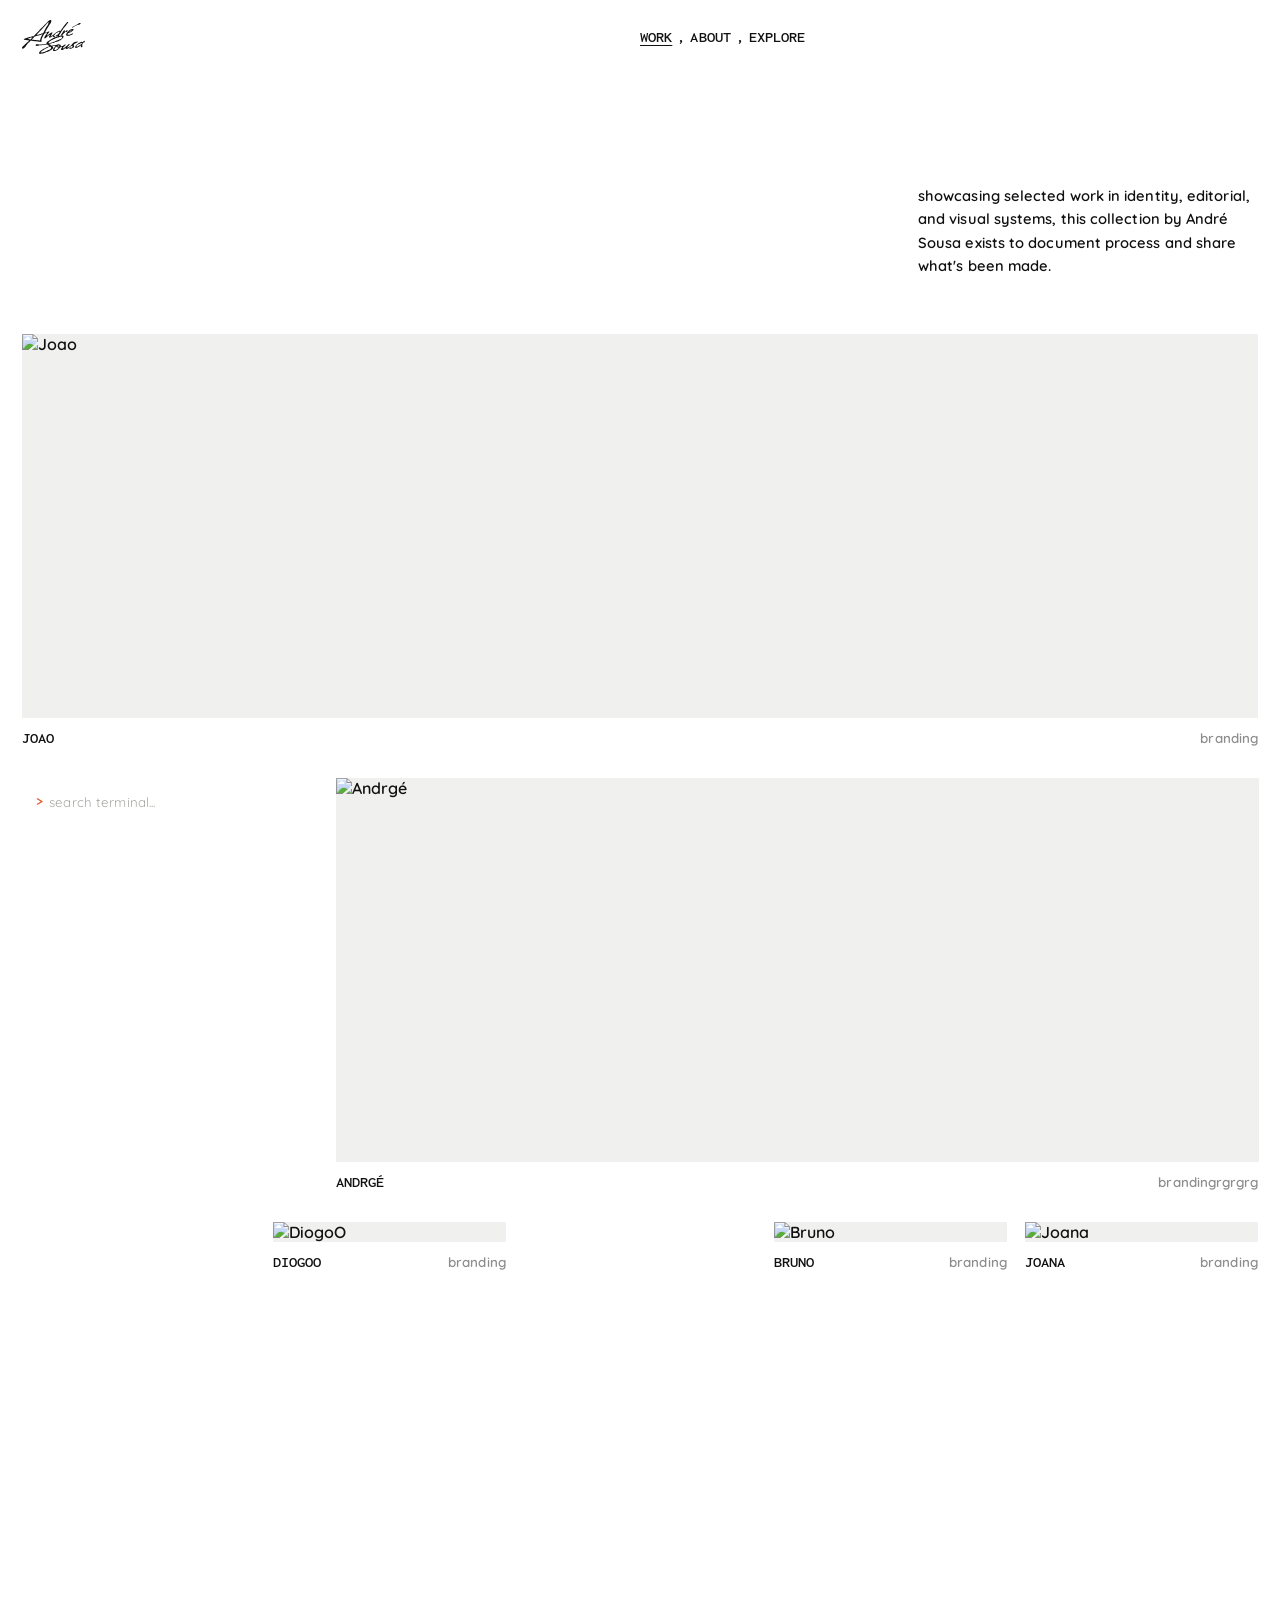
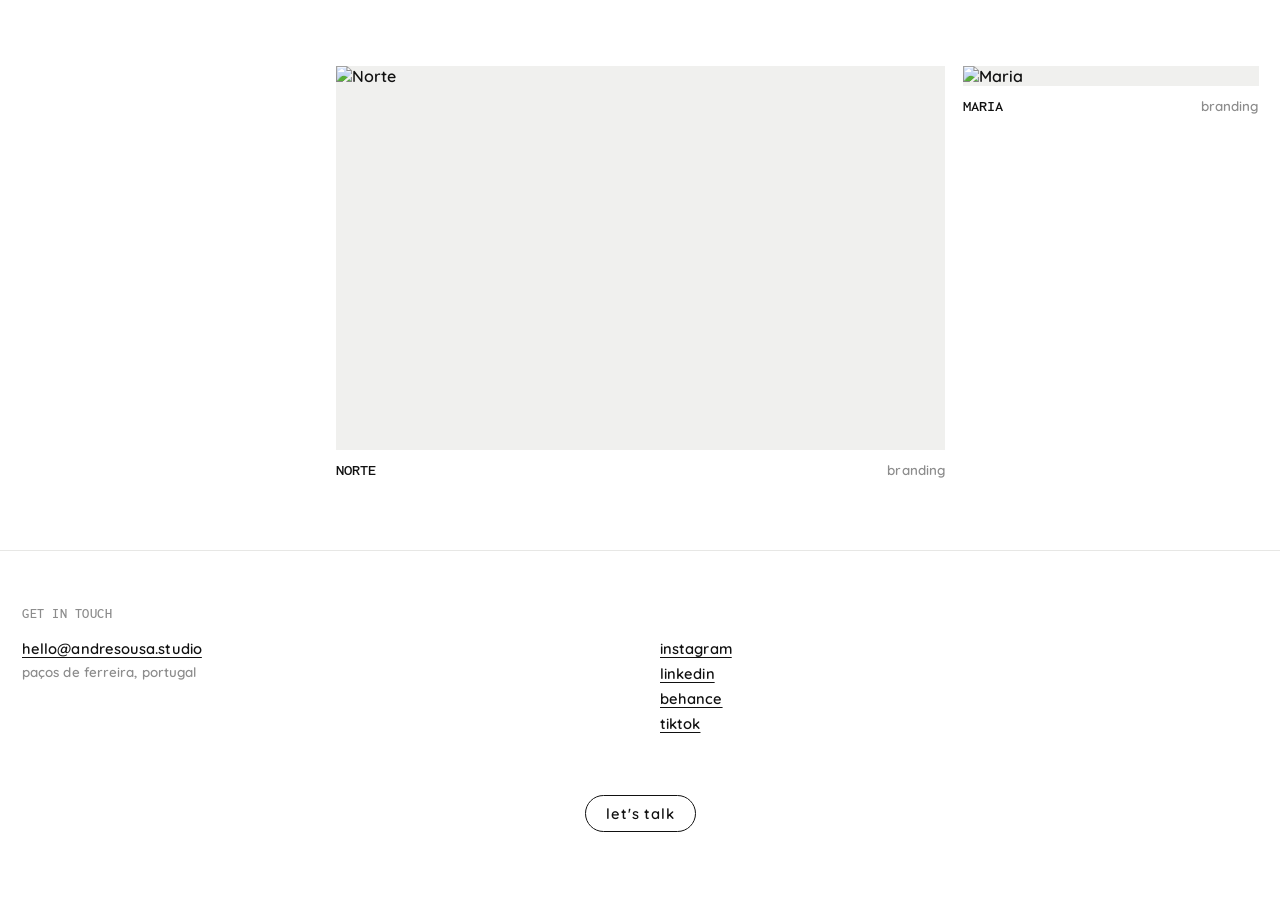
==== commit b5a378d9: "Add files via upload" ====
--- a/index.html
+++ b/index.html
@@ -739,7 +739,7 @@
   }
 
   // ---- content reveal: page starts empty, fades up once the curtain lifts ----
-  var revealEls = [].slice.call(document.querySelectorAll('header, .intro, .card'));
+  var revealEls = [].slice.call(document.querySelectorAll('header, .intro, .card, footer.spacer > *'));
   revealEls.forEach(function(el){ el.classList.add('reveal-item'); });
 
   function revealContent(instant){
@@ -748,7 +748,7 @@
         el.classList.add('instant', 'is-in');
         return;
       }
-      var delay = Math.min(i * 70, 350);
+      var delay = Math.min(i * 110, 550);
       el.style.transitionDelay = delay + 'ms';
     });
     if (instant) return;
@@ -1202,7 +1202,7 @@
     requestAnimationFrame(function(){
       requestAnimationFrame(function(){
         gridCards.forEach(function(el, i){
-          el.style.transitionDelay = Math.min(i * 70, 350) + 'ms';
+          el.style.transitionDelay = Math.min(i * 110, 550) + 'ms';
           el.classList.add('is-in');
         });
       });
--- a/styles.css
+++ b/styles.css
@@ -617,17 +617,17 @@
   }
   /* ============ END LOADING SCREEN ============ */
 
-  /* ============ CONTENT REVEAL (subtle fade-up entrance on every load) ============ */
+  /* ============ CONTENT REVEAL (fade-up entrance on every load) ============ */
   .reveal-item{
     opacity: 0;
-    transform: translateY(16px);
-    transition: opacity 400ms cubic-bezier(.22,1,.36,1),
-                transform 400ms cubic-bezier(.22,1,.36,1);
+    transform: translateY(48px) scale(.97);
+    transition: opacity 800ms cubic-bezier(.16,1,.3,1),
+                transform 800ms cubic-bezier(.16,1,.3,1);
     will-change: opacity, transform;
   }
   .reveal-item.is-in{
     opacity: 1;
-    transform: translateY(0);
+    transform: translateY(0) scale(1);
   }
   .reveal-item.instant{
     transition: none !important;
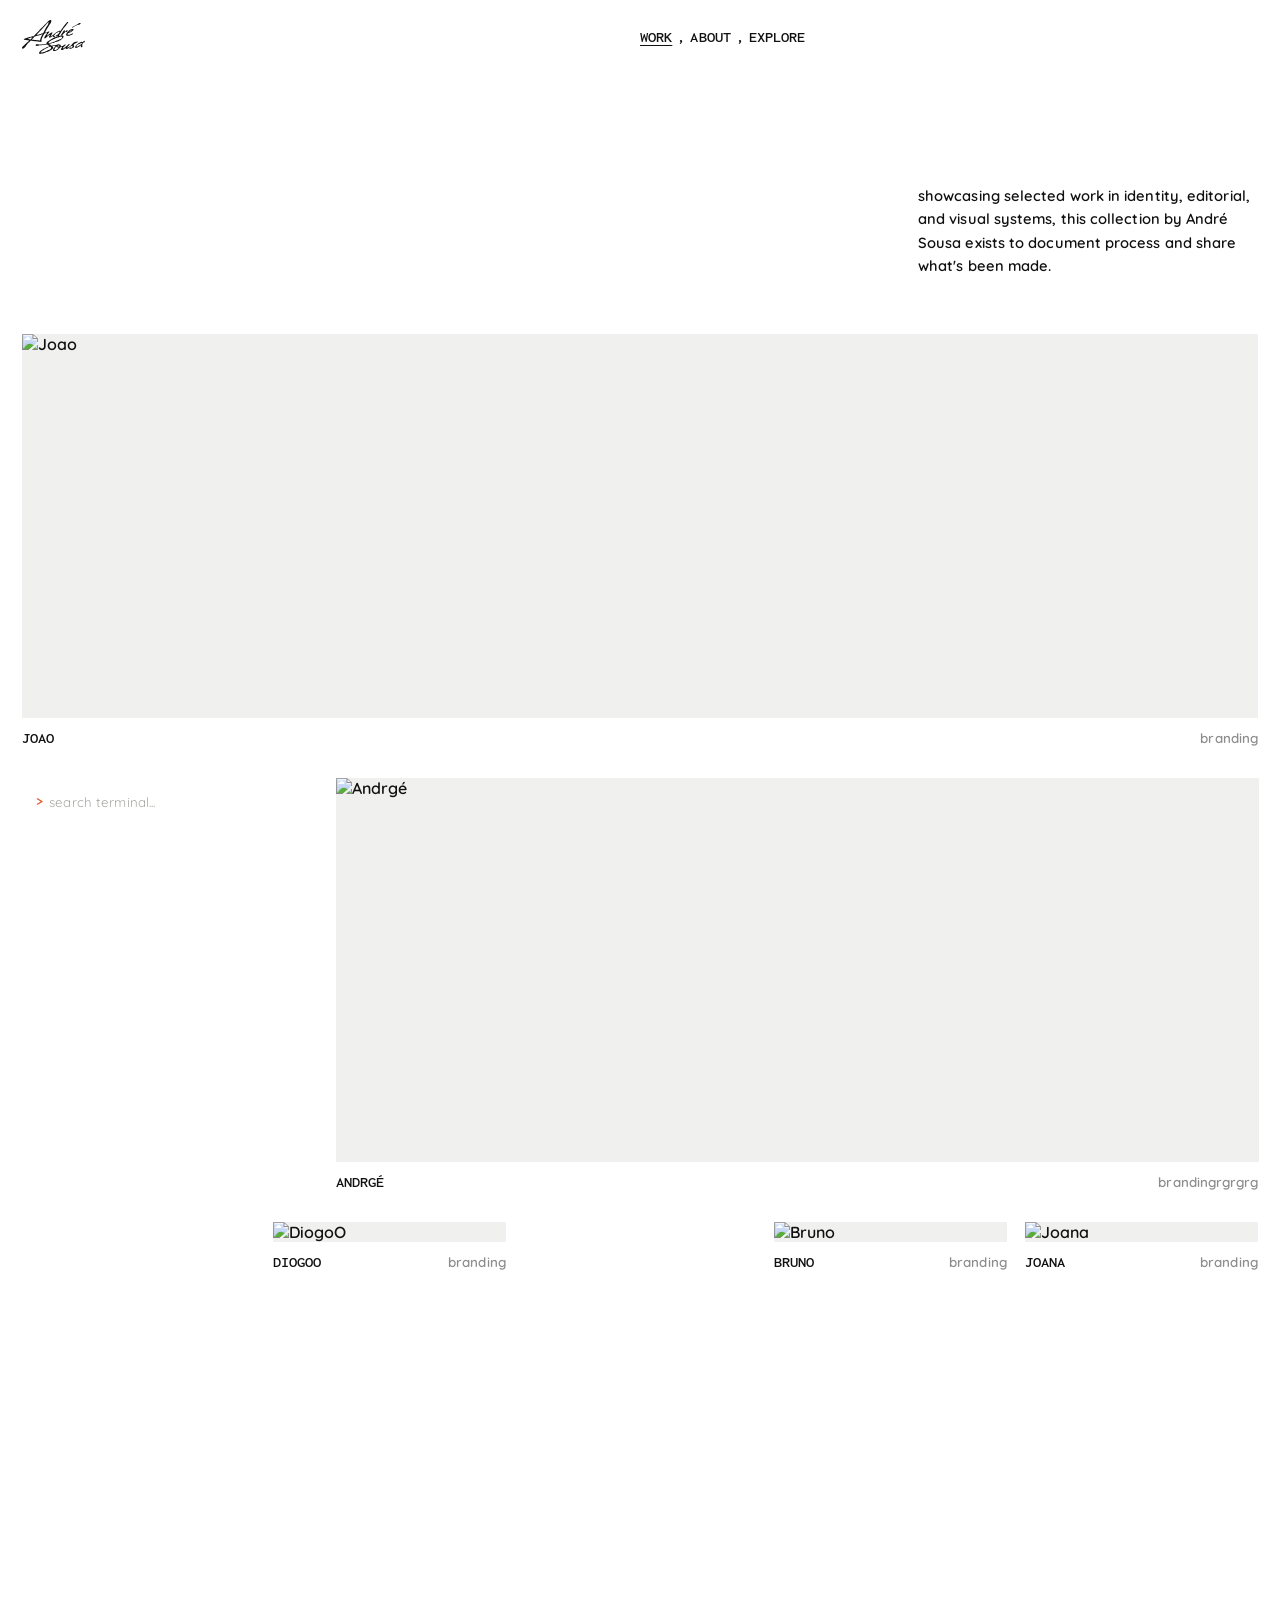
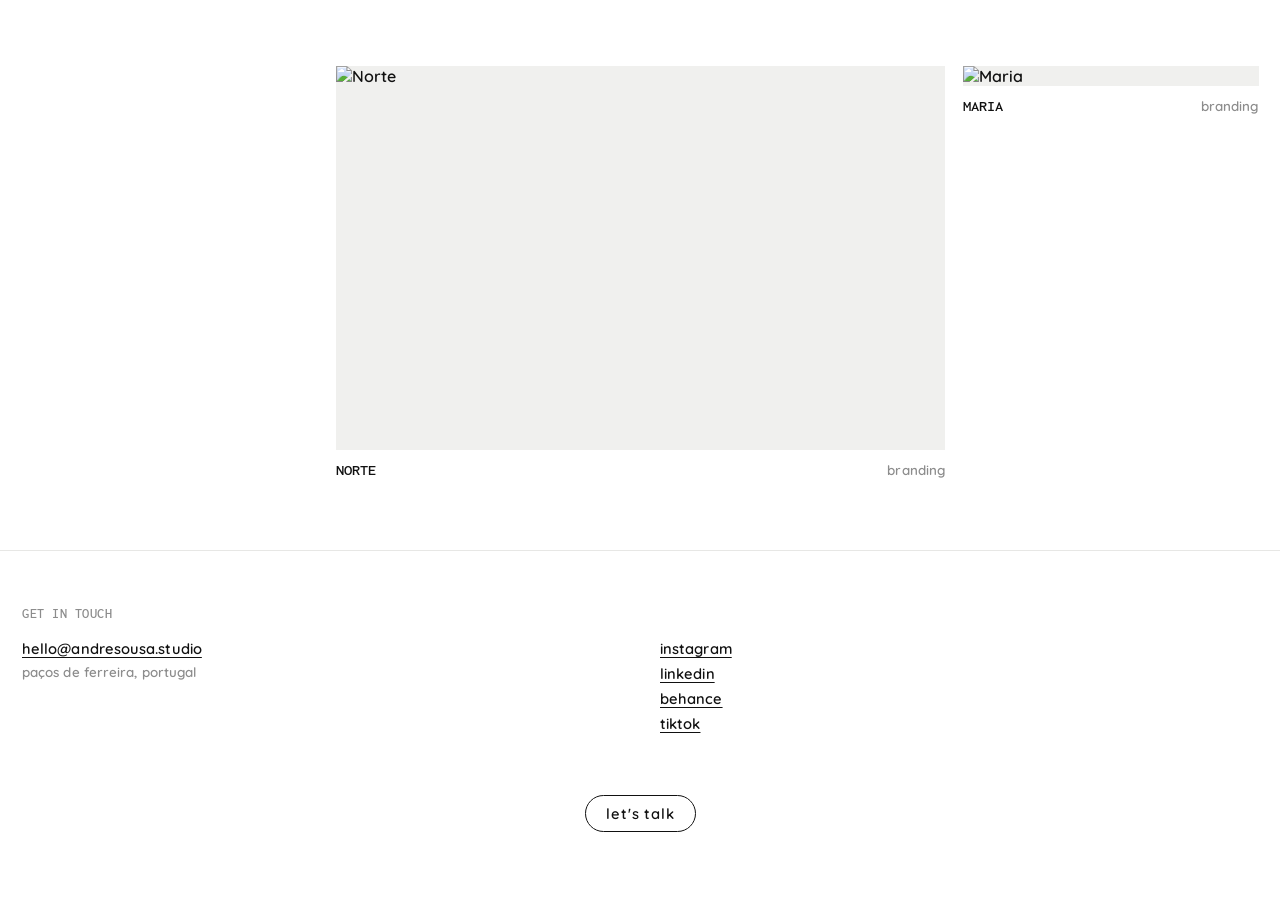
==== commit 2a7c0a59: "Add files via upload" ====
--- a/index.html
+++ b/index.html
@@ -739,7 +739,7 @@
   }
 
   // ---- content reveal: page starts empty, fades up once the curtain lifts ----
-  var revealEls = [].slice.call(document.querySelectorAll('header, .intro, .card, footer.spacer > *'));
+  var revealEls = [].slice.call(document.querySelectorAll('header, .intro, .card:not(#terminalCard), footer.spacer > *'));
   revealEls.forEach(function(el){ el.classList.add('reveal-item'); });
 
   function revealContent(instant){
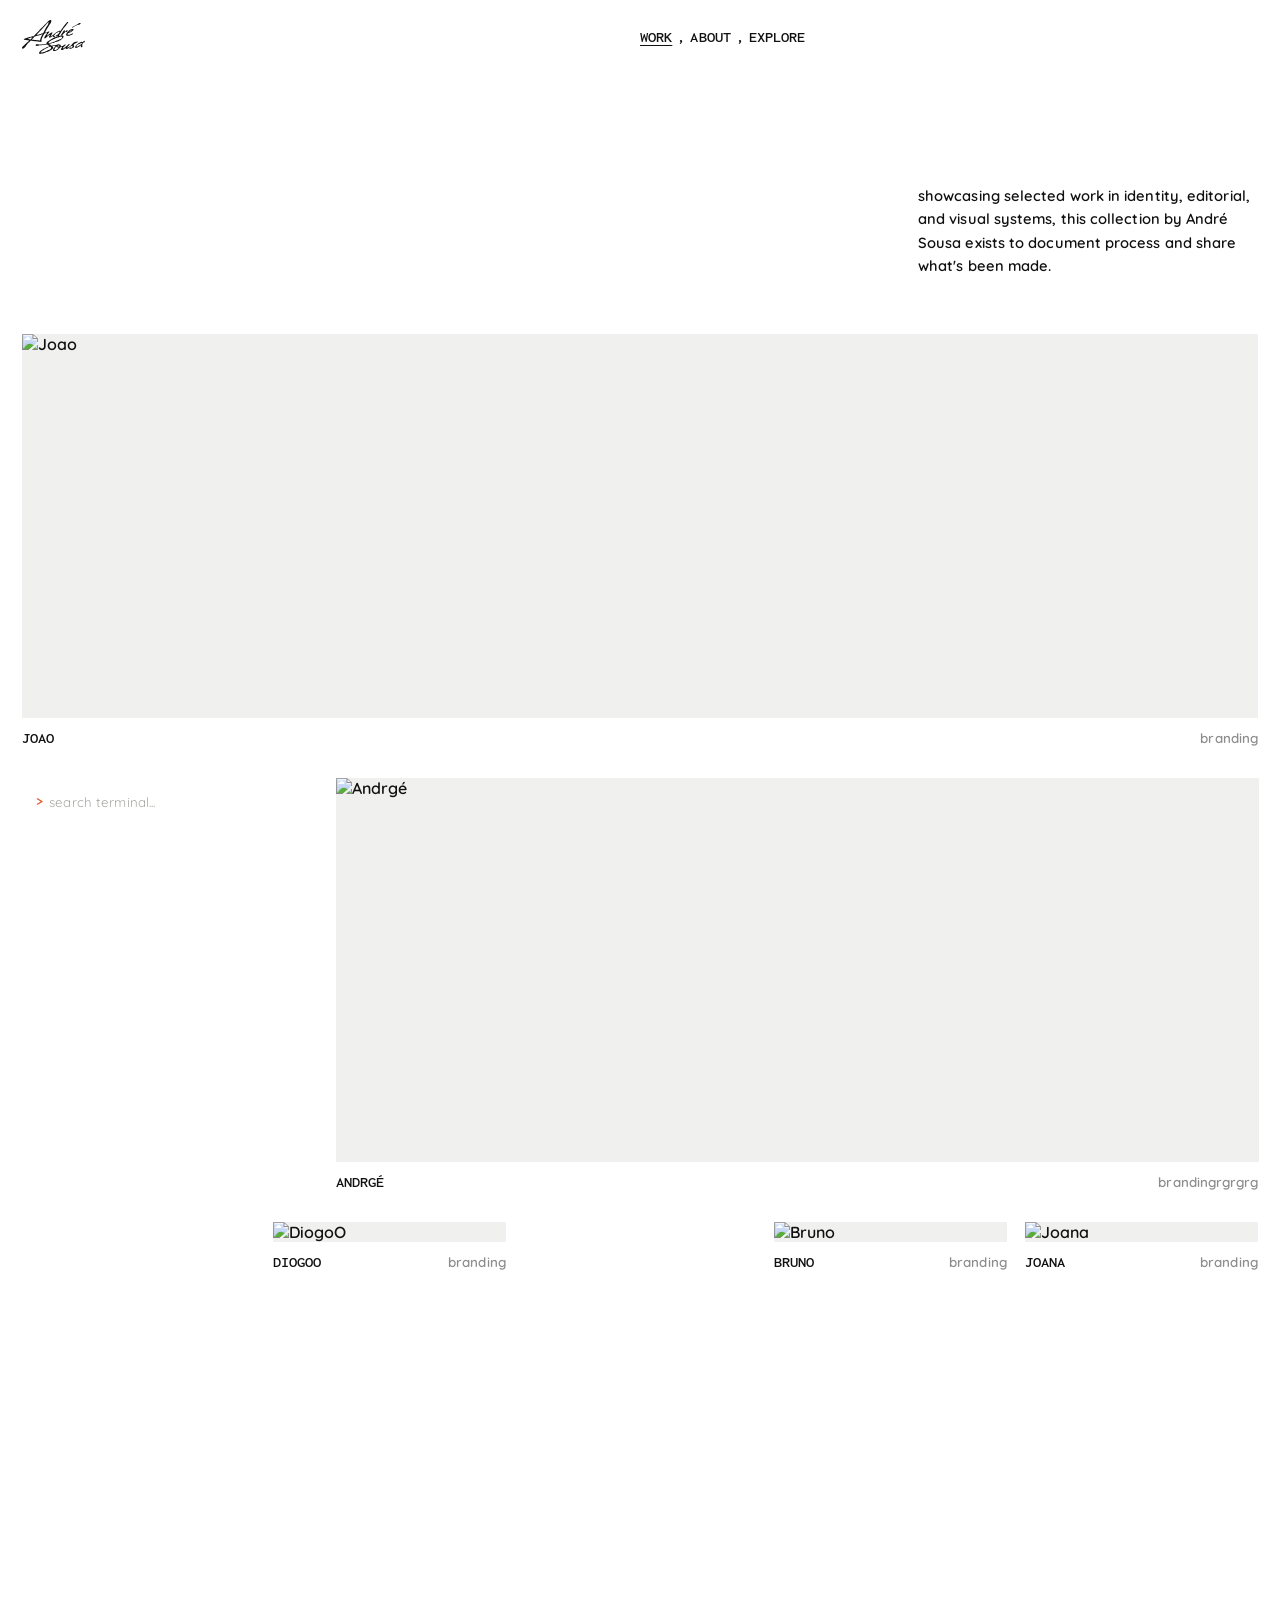
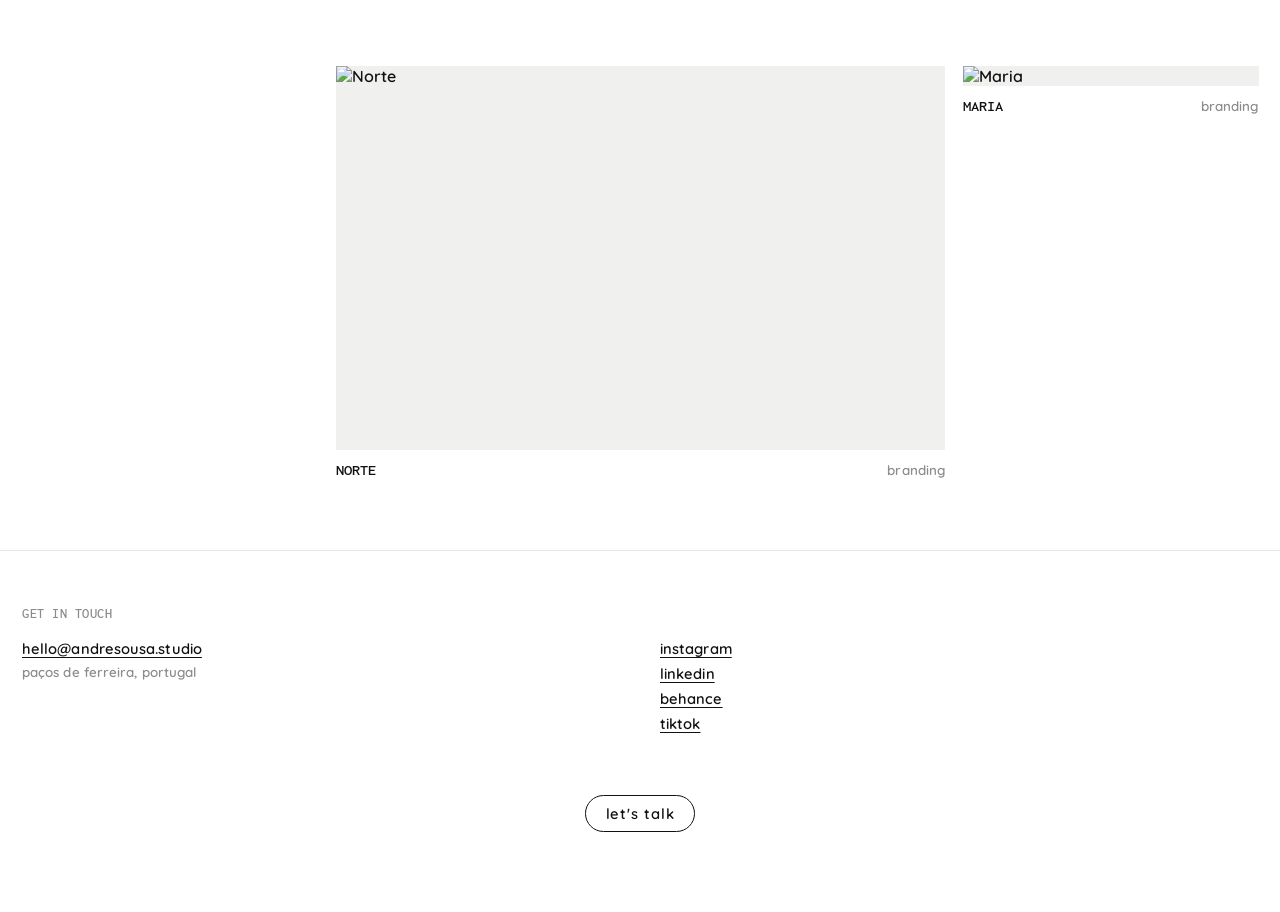
==== commit ef41324d: "Add files via upload" ====
--- a/index.html
+++ b/index.html
@@ -738,28 +738,6 @@
     cols.push(col);
   }
 
-  // ---- content reveal: page starts empty, fades up once the curtain lifts ----
-  var revealEls = [].slice.call(document.querySelectorAll('header, .intro, .card:not(#terminalCard), footer.spacer > *'));
-  revealEls.forEach(function(el){ el.classList.add('reveal-item'); });
-
-  function revealContent(instant){
-    revealEls.forEach(function(el, i){
-      if (instant) {
-        el.classList.add('instant', 'is-in');
-        return;
-      }
-      var delay = Math.min(i * 110, 550);
-      el.style.transitionDelay = delay + 'ms';
-    });
-    if (instant) return;
-    // double rAF so the transition-delay is committed before we flip opacity
-    requestAnimationFrame(function(){
-      requestAnimationFrame(function(){
-        revealEls.forEach(function(el){ el.classList.add('is-in'); });
-      });
-    });
-  }
-
   // ---- throttle: only show the animation once per hour ----
   var STORAGE_KEY = 'loaderLastShown';
   var COOLDOWN_MS = 60 * 60 * 1000; // 1 hour
@@ -768,12 +746,9 @@
   var withinCooldown = lastShown && (now - lastShown) < COOLDOWN_MS;
 
   if (withinCooldown) {
-    // skip the big curtain/logo intro, but still give the page its subtle
-    // fade-up entrance so every load feels consistent, not just the first
-    // one per hour
+    // skip the big curtain/logo intro
     loader.classList.add('hide', 'hide-instant');
     loader.style.display = 'none';
-    revealContent(false);
     return;
   }
 
@@ -800,8 +775,6 @@
       requestAnimationFrame(function(){
         loader.classList.add('hide');
         lastCol.addEventListener('transitionend', done);
-        // content starts fading up right as the columns begin stepping up
-        setTimeout(function(){ revealContent(false); }, 150);
         // fallback in case transitionend doesn't fire (e.g. animations disabled)
         var totalMs = (COLS - 1) * COL_DELAY_MS + COL_DURATION_MS + 150;
         setTimeout(done, totalMs);
@@ -1184,29 +1157,6 @@
       window.refreshWorkTerminalIndex();
     }
 
-    // ---- fade the freshly-rendered grid in ----
-    // the header/intro already get a staggered fade-up once the loader
-    // curtain lifts (see the "reveal-item"/"is-in" classes in the LOADER
-    // SCRIPT below), but that script runs earlier in the document and
-    // snapshots its element list before content.json has finished loading —
-    // so the cards it builds never got included and just popped in with no
-    // transition. Reusing the same reveal-item/is-in classes here gives the
-    // grid the identical fade-up-and-in feel, just staggered by card order
-    // instead of by document order.
-    var gridCards = Array.prototype.slice.call(
-      document.querySelectorAll('#featuredProjectRow .card, #dynamicProjectRows .card')
-    );
-    gridCards.forEach(function(el){ el.classList.add('reveal-item'); });
-    // double rAF so the transition-delay is committed before we flip opacity
-    // (same technique the loader script uses for the same reason)
-    requestAnimationFrame(function(){
-      requestAnimationFrame(function(){
-        gridCards.forEach(function(el, i){
-          el.style.transitionDelay = Math.min(i * 110, 550) + 'ms';
-          el.classList.add('is-in');
-        });
-      });
-    });
   }
 
   fetch('content.json')
--- a/styles.css
+++ b/styles.css
@@ -617,41 +617,6 @@
   }
   /* ============ END LOADING SCREEN ============ */
 
-  /* ============ CONTENT REVEAL (fade-up entrance on every load) ============ */
-  .reveal-item{
-    opacity: 0;
-    transform: translateY(48px) scale(.97);
-    transition: opacity 800ms cubic-bezier(.16,1,.3,1),
-                transform 800ms cubic-bezier(.16,1,.3,1);
-    will-change: opacity, transform;
-  }
-  .reveal-item.is-in{
-    opacity: 1;
-    transform: translateY(0) scale(1);
-  }
-  .reveal-item.instant{
-    transition: none !important;
-  }
-  /* header keeps the fade but not the translate/will-change: transform, since       */
-  /* those make header a "containing block" for its fixed-position mobile nav      */
-  /* overlay, which was trapping the menu inside header's own thin bar instead of  */
-  /* letting it cover (and center on) the full screen.                             */
-  header.reveal-item{
-    transform: none;
-    will-change: opacity;
-  }
-  header.reveal-item.is-in{
-    transform: none;
-  }
-  @media (prefers-reduced-motion: reduce){
-    .reveal-item{
-      opacity: 1 !important;
-      transform: none !important;
-      transition: none !important;
-    }
-  }
-  /* ============ END CONTENT REVEAL ============ */
-
   /* ---------- PROJECT PAGE ---------- */
   .page-project .intro{
     position:relative;
